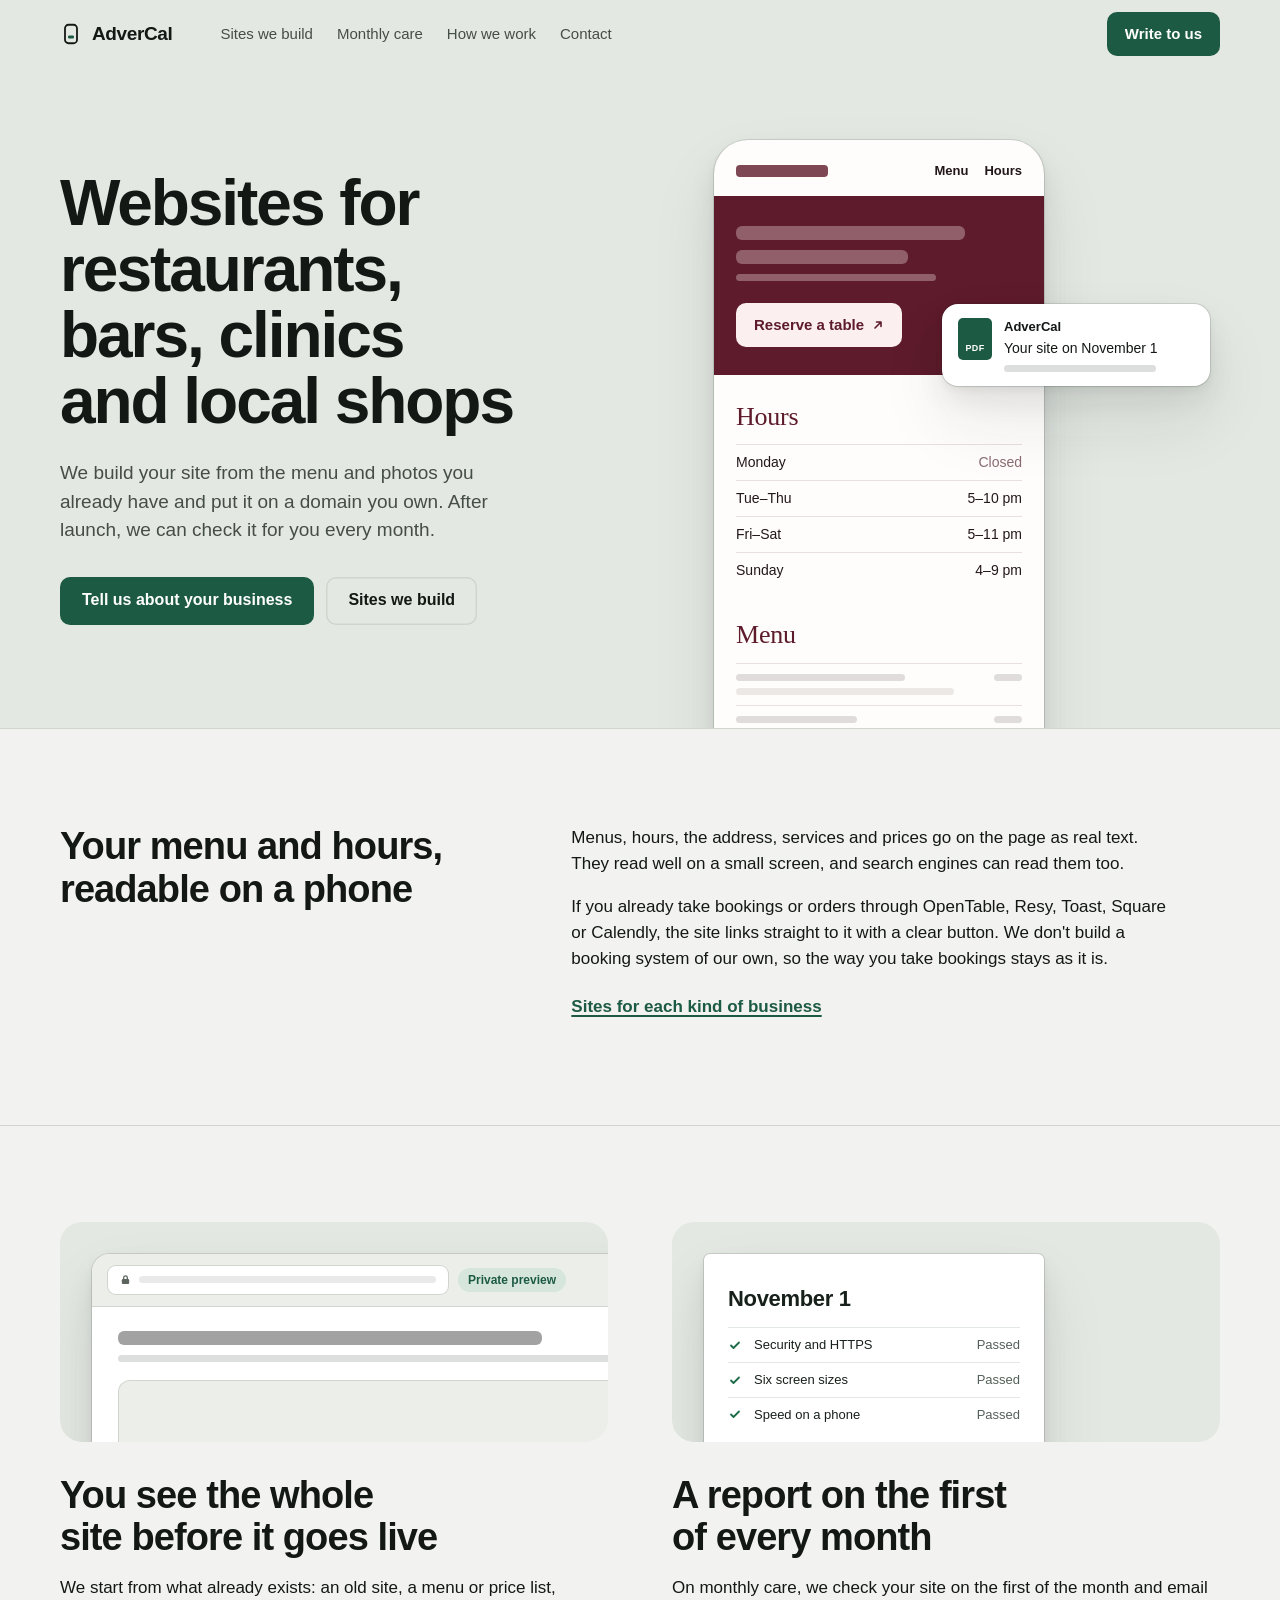
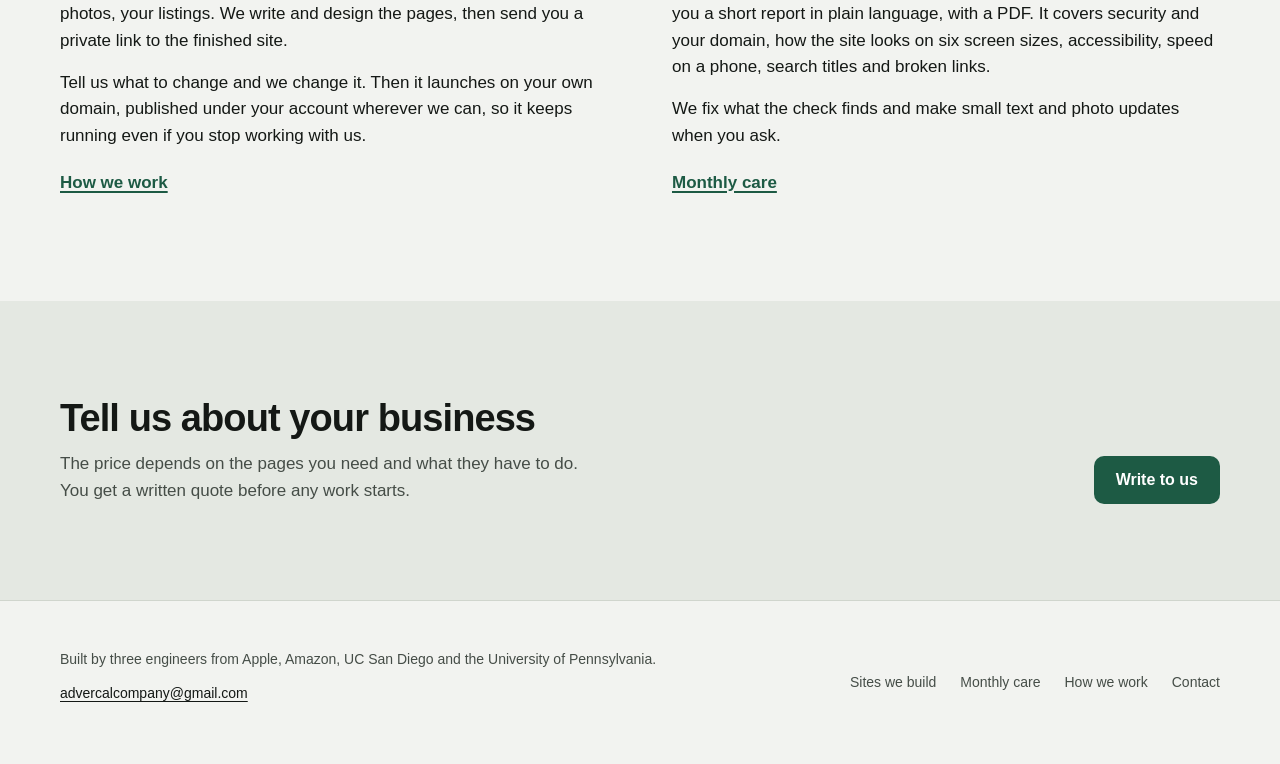
==== index.html @ b761ee2e "Drop our names from the site; the footer names where we come from" ====
<!doctype html>
<html lang="en">
<head>
<meta charset="utf-8">
<meta name="viewport" content="width=device-width, initial-scale=1">
<meta http-equiv="Content-Security-Policy" content="default-src 'self'; script-src 'none'; style-src 'self' https://api.fontshare.com; font-src https://cdn.fontshare.com; img-src 'self' data:; connect-src 'none'; frame-src 'none'; object-src 'none'; base-uri 'none'; form-action 'none'">
<meta name="referrer" content="strict-origin-when-cross-origin">
<title>AdverCal, websites for local businesses</title>
<meta name="description" content="AdverCal is a web studio run by three people. We build websites for restaurants, bars, clinics and local shops, put them on the owner's own domain, and can check them every month.">
<link rel="canonical" href="https://advercal.com/">
<meta property="og:type" content="website">
<meta property="og:url" content="https://advercal.com/">
<meta property="og:title" content="AdverCal, websites for local businesses">
<meta property="og:description" content="A web studio run by three people. Sites for restaurants, bars, clinics and local shops, on the owner's own domain, with optional monthly care.">
<meta property="og:image" content="https://advercal.com/assets/og.png">
<meta property="og:image:width" content="1200">
<meta property="og:image:height" content="630">
<meta property="og:image:alt" content="AdverCal, websites for restaurants, bars, clinics and local shops">
<meta name="twitter:card" content="summary_large_image">
<meta name="theme-color" content="#e4e8e2" media="(prefers-color-scheme: light)">
<meta name="theme-color" content="#181d1a" media="(prefers-color-scheme: dark)">
<link rel="icon" href="assets/favicon.svg" type="image/svg+xml">
<link rel="preconnect" href="https://cdn.fontshare.com" crossorigin>
<link rel="stylesheet" href="https://api.fontshare.com/v2/css?f[]=switzer@400,500,600,700&amp;f[]=zodiak@400&amp;display=swap">
<link rel="stylesheet" href="assets/site.css">
</head>
<body>
<a class="skip" href="#main">Skip to content</a>

<header class="top">
  <div class="wrap">
    <a class="mark" href="index.html" aria-label="AdverCal home"><svg viewBox="0 0 22 22" aria-hidden="true"><rect x="5" y="1.75" width="12" height="18.5" rx="3.5" fill="none" stroke="currentColor" stroke-width="1.8"/><rect class="dot" x="8" y="12.5" width="6" height="3" rx="1.2"/></svg>AdverCal</a>
    <a class="btn small" href="contact.html">Write to us</a>
    <nav class="nav" aria-label="Main">
      <a href="services.html">Sites we build</a>
      <a href="care.html">Monthly care</a>
      <a href="how.html">How we work</a>
      <a href="contact.html">Contact</a>
    </nav>
  </div>
</header>

<main id="main">
  <section class="hero">
    <div class="wrap">
      <div class="hero-copy">
        <h1>Websites for restau&shy;rants, bars, clinics and local shops</h1>
        <p class="lede">We build your site from the menu and photos you already have and put it on a domain you own. After launch, we can check it for you every month.</p>
        <div class="actions">
          <a class="btn" href="contact.html">Tell us about your business</a>
          <a class="btn quiet" href="services.html">Sites we build</a>
        </div>
      </div>

      <div class="stage st-home shown" role="img" aria-label="A restaurant's site on a phone, showing its hours and a Reserve a table button, beside the monthly report email.">
        <div class="phone r-site" aria-hidden="true">
          <div class="r-top"><span class="ph"></span><span class="r-nav"><span>Menu</span><span>Hours</span></span></div>
          <div class="r-hero">
            <span class="ph h14 w80"></span>
            <span class="ph h14 w60"></span>
            <span class="ph w70"></span>
            <span class="r-btn">Reserve a table <svg viewBox="0 0 12 12"><path d="M3 9l6-6M4.5 3H9v4.5" fill="none" stroke="currentColor" stroke-width="1.6" stroke-linecap="round" stroke-linejoin="round"/></svg></span>
          </div>
          <div class="r-sec">
            <div class="r-h">Hours</div>
            <dl class="r-hours">
              <div><dt>Monday</dt><dd class="closed">Closed</dd></div>
              <div><dt>Tue–Thu</dt><dd>5–10 pm</dd></div>
              <div><dt>Fri–Sat</dt><dd>5–11 pm</dd></div>
              <div><dt>Sunday</dt><dd>4–9 pm</dd></div>
            </dl>
          </div>
          <div class="r-sec">
            <div class="r-h">Menu</div>
            <div class="r-item"><span class="ph w70"></span><span class="ph price"></span><span class="ph sub w90"></span></div>
            <div class="r-item"><span class="ph w50"></span><span class="ph price"></span><span class="ph sub w80"></span></div>
            <div class="r-item"><span class="ph w60"></span><span class="ph price"></span><span class="ph sub w90"></span></div>
            <div class="r-item"><span class="ph w40"></span><span class="ph price"></span><span class="ph sub w70"></span></div>
            <div class="r-item"><span class="ph w70"></span><span class="ph price"></span><span class="ph sub w80"></span></div>
            <div class="r-item"><span class="ph w50"></span><span class="ph price"></span><span class="ph sub w90"></span></div>
          </div>
        </div>
        <div class="note" aria-hidden="true">
          <span class="doc">PDF</span>
          <b>AdverCal</b>
          <span class="sub">Your site on November 1</span>
          <span class="ph w80"></span>
        </div>
      </div>
    </div>
  </section>

  <section>
    <div class="wrap split">
      <h2>Your menu and hours, readable on a phone</h2>
      <div class="prose">
        <p>Menus, hours, the address, services and prices go on the page as real text. They read well on a small screen, and search engines can read them too.</p>
        <p>If you already take bookings or orders through OpenTable, Resy, Toast, Square or Calendly, the site links straight to it with a clear button. We don't build a booking system of our own, so the way you take bookings stays as it is.</p>
        <a class="link more" href="services.html">Sites for each kind of business</a>
      </div>
    </div>
  </section>

  <section>
    <div class="wrap pair">
      <div class="pair-item">
        <div class="tile short shown" role="img" aria-label="The private preview link to a finished site.">
          <div class="pane" aria-hidden="true">
            <div class="win-bar"><span class="win-url"><svg viewBox="0 0 12 12"><rect x="2" y="5.5" width="8" height="5.5" rx="1.2" fill="currentColor"/><path d="M4 5.5V4a2 2 0 0 1 4 0v1.5" fill="none" stroke="currentColor" stroke-width="1.4"/></svg><span class="ph"></span></span><span class="win-tag">Private preview</span></div>
            <div class="pv-page"><span class="ph h14 w50"></span><span class="ph w70"></span><div class="pv-hero"></div></div>
          </div>
        </div>
        <h2>You see the whole site before it goes live</h2>
        <div class="prose">
          <p>We start from what already exists: an old site, a menu or price list, photos, your listings. We write and design the pages, then send you a private link to the finished site.</p>
          <p>Tell us what to change and we change it. Then it launches on your own domain, published under your account wherever we can, so it keeps running even if you stop working with us.</p>
          <a class="link more" href="how.html">How we work</a>
        </div>
      </div>
      <div class="pair-item">
        <div class="tile short shown" role="img" aria-label="The first lines of the monthly report: security and speed passed.">
          <div class="pdf" aria-hidden="true">
            <div class="pd">November 1</div>
            <ul>
              <li><svg viewBox="0 0 14 14"><path d="M3 7.5l2.5 2.5L11 4.5" fill="none" stroke="currentColor" stroke-width="1.8" stroke-linecap="round" stroke-linejoin="round"/></svg>Security and HTTPS<span class="r">Passed</span></li>
              <li><svg viewBox="0 0 14 14"><path d="M3 7.5l2.5 2.5L11 4.5" fill="none" stroke="currentColor" stroke-width="1.8" stroke-linecap="round" stroke-linejoin="round"/></svg>Six screen sizes<span class="r">Passed</span></li>
              <li><svg viewBox="0 0 14 14"><path d="M3 7.5l2.5 2.5L11 4.5" fill="none" stroke="currentColor" stroke-width="1.8" stroke-linecap="round" stroke-linejoin="round"/></svg>Speed on a phone<span class="r">Passed</span></li>
            </ul>
            <span class="ph w90"></span>
            <span class="ph w70"></span>
            <span class="ph w80"></span>
          </div>
        </div>
        <h2>A report on the first of every month</h2>
        <div class="prose">
          <p>On monthly care, we check your site on the first of the month and email you a short report in plain language, with a PDF. It covers security and your domain, how the site looks on six screen sizes, accessibility, speed on a phone, search titles and broken links.</p>
          <p>We fix what the check finds and make small text and photo updates when you ask.</p>
          <a class="link more" href="care.html">Monthly care</a>
        </div>
      </div>
    </div>
  </section>

  <section class="close">
    <div class="wrap">
      <div>
        <h2>Tell us about your business</h2>
        <p>The price depends on the pages you need and what they have to do. You get a written quote before any work starts.</p>
      </div>
      <a class="btn" href="contact.html">Write to us</a>
    </div>
  </section>
</main>

<footer class="foot">
  <div class="wrap">
    <div><p>Built by three engineers from Apple, Amazon, UC San Diego and the University of Pennsylvania.</p><a class="foot-mail" href="mailto:advercalcompany@gmail.com">advercalcompany@gmail.com</a></div>
    <nav aria-label="Footer">
      <a href="services.html">Sites we build</a>
      <a href="care.html">Monthly care</a>
      <a href="how.html">How we work</a>
      <a href="contact.html">Contact</a>
    </nav>
  </div>
</footer>
</body>
</html>
---- assets/site.css ----
/* AdverCal, direction B: the site leads with what an owner receives, drawn as shown UI. */

:root {
  color-scheme: light;
  --bg: #f2f3f0;
  --band: #e4e8e2;
  --surface: #ffffff;
  --sunk: #eceee9;
  --ink: #141815;
  --ink-2: #454d47;
  --ink-3: #5c645e;
  --line: #d0d5cd;
  --accent: #1d5a44;
  --accent-hover: #164a37;
  --on-accent: #ffffff;
  --accent-soft: #d6e6dd;
  --ok: #1d6b47;
  --frame-line: rgb(20 32 26 / 0.12);
  --shadow:
    0 1px 2px rgb(22 34 28 / 0.06),
    0 4px 8px rgb(22 34 28 / 0.05),
    0 14px 28px rgb(22 34 28 / 0.07),
    0 34px 68px rgb(22 34 28 / 0.09);

  --font: "Switzer", "Helvetica Neue", Arial, sans-serif;
  --serif: "Zodiak", Georgia, "Times New Roman", serif;

  --t-cap: 0.875rem;
  --t-body: 1.0625rem;
  --t-sub: 1.375rem;
  --t-h2: clamp(1.75rem, 1.2rem + 1.6vw, 2.375rem);
  --t-h1: clamp(2.375rem, 1.4rem + 3.6vw, 4rem);

  --s1: 4px; --s2: 8px; --s3: 12px; --s4: 16px; --s5: 24px;
  --s6: 32px; --s7: 48px; --s8: 64px; --s9: 96px;

  --r-ctl: 10px;
  --r-pane: 18px;
  --gutter: 16px;
}

@media (prefers-color-scheme: dark) {
  :root {
    color-scheme: dark;
    --bg: #101311;
    --band: #181d1a;
    --surface: #1d2320;
    --sunk: #151916;
    --ink: #e8ece9;
    --ink-2: #b2bbb5;
    --ink-3: #959e98;
    --line: #2d3530;
    --accent: #84c9a9;
    --accent-hover: #a0d8be;
    --on-accent: #0b1912;
    --accent-soft: #203a2e;
    --ok: #84c9a9;
    --frame-line: rgb(255 255 255 / 0.09);
    --shadow:
      0 1px 2px rgb(0 0 0 / 0.35),
      0 10px 24px rgb(0 0 0 / 0.32),
      0 34px 68px rgb(0 0 0 / 0.38);
  }
}

@media (min-width: 768px) { :root { --gutter: 32px; } }
@media (min-width: 1100px) { :root { --gutter: 40px; } }

*, *::before, *::after { box-sizing: border-box; }
html { -webkit-text-size-adjust: 100%; text-size-adjust: 100%; }
body {
  margin: 0;
  background: var(--bg);
  color: var(--ink);
  font-family: var(--font);
  font-size: var(--t-body);
  line-height: 1.55;
  font-feature-settings: "ss01";
  overflow-x: clip;
}
img, svg { display: block; max-width: 100%; }
h1, h2, h3, p, ul, ol, dl, dd, figure { margin: 0; }
ul, ol { padding: 0; list-style: none; }
a { color: inherit; }
:focus-visible { outline: 3px solid var(--accent); outline-offset: 3px; border-radius: 6px; }

.skip {
  position: absolute; left: var(--gutter); top: 0; transform: translateY(-120%); z-index: 50;
  background: var(--accent); color: var(--on-accent); padding: 12px 16px; border-radius: var(--r-ctl);
  text-decoration: none; font-weight: 600;
}
.skip:focus { top: 12px; transform: none; }

.wrap { width: 100%; max-width: 1240px; margin-inline: auto; padding-inline: var(--gutter); }

/* Header */
.top { background: var(--band); }
.top .wrap { display: flex; flex-wrap: wrap; align-items: center; column-gap: var(--s6); row-gap: 0; padding-block: var(--s3); }
.mark {
  font-weight: 650; font-size: 1.1875rem; letter-spacing: -0.02em; text-decoration: none;
  min-height: 44px; display: inline-flex; align-items: center; gap: 10px;
}
.mark svg { width: 22px; height: 22px; }
.nav { display: flex; flex-wrap: wrap; column-gap: var(--s5); order: 3; width: 100%; }
.nav a {
  text-decoration: none; color: var(--ink-2); font-size: 0.9375rem; font-weight: 500;
  min-height: 44px; display: inline-flex; align-items: center;
}
.nav a:hover { color: var(--ink); }
.nav a[aria-current="page"] { color: var(--ink); text-decoration: underline; text-decoration-thickness: 2px; text-underline-offset: 8px; text-decoration-color: var(--accent); }
.top .btn { margin-left: auto; order: 2; }
@media (min-width: 900px) {
  .top .btn[aria-current] { display: none; }
  .nav { order: 1; width: auto; margin-left: var(--s4); }
}

/* Buttons and links */
.btn {
  display: inline-flex; align-items: center; justify-content: center; gap: 8px;
  min-height: 48px; padding: 0 22px; border-radius: var(--r-ctl);
  background: var(--accent); color: var(--on-accent); font-weight: 600; font-size: 1rem;
  text-decoration: none; border: 0; cursor: pointer; font-family: inherit;
  transition: background-color 120ms ease-out;
}
.btn:hover { background: var(--accent-hover); }
.btn.small { min-height: 44px; padding: 0 18px; font-size: 0.9375rem; }
.btn.quiet { background: transparent; color: var(--ink); box-shadow: inset 0 0 0 1.5px var(--line); }
.btn.quiet:hover { background: var(--sunk); }
.link { color: var(--accent); text-decoration: underline; text-underline-offset: 3px; text-decoration-thickness: 1.5px; font-weight: 550; }
.link:hover { color: var(--accent-hover); }
.more { display: inline-flex; align-items: center; min-height: 44px; margin-top: var(--s3); }

/* Hero band: copy and one shown object that runs off the band's bottom edge */
.hero { background: var(--band); overflow: hidden; }
.hero .wrap { display: grid; grid-template-columns: minmax(0, 1fr); }
.hero-copy { padding-block: var(--s7) var(--s6); max-width: 34rem; }
.hero h1 {
  overflow-wrap: break-word;
  font-size: var(--t-h1); line-height: 1.03; letter-spacing: -0.032em; font-weight: 650;
  text-wrap: balance;
}
.hero .lede { margin-top: var(--s5); font-size: 1.1875rem; line-height: 1.5; color: var(--ink-2); text-wrap: pretty; }
.actions { display: flex; flex-wrap: wrap; gap: var(--s3); margin-top: var(--s6); }
.stage { position: relative; height: 440px; }
@media (min-width: 960px) {
  .hero .wrap { grid-template-columns: minmax(0, 5fr) minmax(0, 7fr); column-gap: var(--s7); align-items: center; }
  .hero-copy { padding-block: var(--s9); }
  .stage { height: 660px; align-self: stretch; }
}

/* Body sections */
main > section { padding-block: var(--s8); }
main > section + section { border-top: 1px solid var(--line); }
main > section.hero { padding-block: 0; }
@media (min-width: 960px) { main > section { padding-block: var(--s9); } main > section.hero { padding-block: 0; } }
.split { display: grid; gap: var(--s5) var(--s7); grid-template-columns: minmax(0, 1fr); }
@media (min-width: 900px) { .split { grid-template-columns: minmax(0, 5fr) minmax(0, 7fr); } }
h2 { font-size: var(--t-h2); line-height: 1.12; letter-spacing: -0.024em; font-weight: 650; text-wrap: balance; }
h3 { font-size: var(--t-sub); line-height: 1.25; letter-spacing: -0.012em; font-weight: 600; }
.prose { max-width: 38rem; }
.prose p + p { margin-top: var(--s4); }
.prose p { text-wrap: pretty; }
.muted { color: var(--ink-2); }

/* Facts with a short name and a line */
.facts { display: grid; }
.facts > div { display: grid; grid-template-columns: minmax(0, 1fr); gap: var(--s1) var(--s5); padding-block: var(--s4); border-top: 1px solid var(--line); }
.facts > div:last-child { border-bottom: 1px solid var(--line); }
.facts dt { font-weight: 600; }
.facts dd { color: var(--ink-2); }
@media (min-width: 640px) { .facts > div { grid-template-columns: 13rem minmax(0, 1fr); } }

/* Numbered steps */
.steps { counter-reset: step; display: grid; }
.steps li { counter-increment: step; display: grid; grid-template-columns: 3rem minmax(0, 1fr); column-gap: var(--s4); padding-block: var(--s5); border-top: 1px solid var(--line); }
.steps li:last-child { border-bottom: 1px solid var(--line); }
.steps li::before {
  content: counter(step); grid-row: span 2; font-weight: 650; font-size: 1.375rem; line-height: 1.25;
  color: var(--accent); font-variant-numeric: tabular-nums;
}
.steps h3 { font-size: 1.1875rem; }
.steps p { color: var(--ink-2); margin-top: var(--s1); max-width: 36rem; }

/* Closing band */
.close { background: var(--band); }
main > section.close { border-top: 0; }
.close .wrap { display: grid; gap: var(--s5); align-items: end; }
.close p { color: var(--ink-2); max-width: 34rem; margin-top: var(--s3); }
.close .email { font-size: clamp(1.25rem, 1rem + 1.2vw, 1.75rem); font-weight: 600; letter-spacing: -0.015em; text-decoration: none; overflow-wrap: anywhere; min-height: 44px; display: inline-flex; align-items: center; }
.close .email:hover { color: var(--accent); }
@media (min-width: 900px) { .close .wrap { grid-template-columns: minmax(0, 1fr) auto; } }

/* Footer */
.foot { padding-block: var(--s7); color: var(--ink-2); font-size: var(--t-cap); border-top: 1px solid var(--line); }
.foot .wrap { display: grid; gap: var(--s4); }
.foot nav { display: flex; flex-wrap: wrap; column-gap: var(--s5); }
.foot a { text-decoration: none; min-height: 44px; display: inline-flex; align-items: center; }
.foot a:hover { color: var(--ink); text-decoration: underline; }
.foot .foot-mail { display: inline-block; max-width: 100%; min-height: 0; padding-block: 12px; overflow-wrap: anywhere; color: var(--ink); text-decoration: underline; text-underline-offset: 3px; }
@media (min-width: 900px) { .foot .wrap { grid-template-columns: minmax(0, 1fr) auto; align-items: center; } }

/* ---------- Shown UI ---------- */

.shown { font-family: var(--font); line-height: 1.35; font-feature-settings: normal; }
.shown * { pointer-events: none; }
.ph { display: block; height: 7px; border-radius: 4px; background: currentColor; opacity: 0.14; }
.ph.h10 { height: 10px; border-radius: 5px; }
.ph.h14 { height: 14px; border-radius: 6px; }
.w10 { width: 10%; } .w15 { width: 15%; } .w20 { width: 20%; } .w30 { width: 30%; } .w40 { width: 40%; }
.w50 { width: 50%; } .w60 { width: 60%; } .w70 { width: 70%; } .w80 { width: 80%; } .w90 { width: 90%; }

/* A plain rounded screen: no bezel, no status bar */
.phone {
  position: absolute; width: 330px; border-radius: 34px; overflow: hidden;
  box-shadow: 0 0 0 1px var(--frame-line), var(--shadow);
}
.pane {
  position: absolute; background: var(--surface); border-radius: var(--r-pane); overflow: hidden;
  box-shadow: 0 0 0 1px var(--frame-line), var(--shadow);
}

/* Restaurant site on a phone */
.r-site { background: #fffdfb; color: #221719; }
.r-top { display: flex; align-items: center; justify-content: space-between; padding: 22px 22px 16px; }
.r-top .ph { width: 92px; height: 12px; opacity: 0.8; background: #5d1b2b; }
.r-nav { display: flex; gap: 16px; font-size: 13px; font-weight: 600; }
.r-hero { background: #5d1b2b; color: #fbeff0; padding: 30px 22px 28px; display: grid; gap: 10px; }
.r-hero .ph { opacity: 0.32; }
.r-btn {
  justify-self: start; margin-top: 12px; background: #fbeff0; color: #5d1b2b; font-weight: 650; font-size: 15px;
  padding: 12px 18px; border-radius: 10px; display: inline-flex; gap: 8px; align-items: center;
}
.r-btn svg { width: 12px; height: 12px; }
.r-sec { padding: 24px 22px 6px; }
.r-h { font-family: var(--serif); font-size: 26px; font-weight: 400; letter-spacing: -0.01em; color: #5d1b2b; margin-bottom: 10px; }
.r-hours { display: grid; font-size: 14px; }
.r-hours div { display: flex; justify-content: space-between; padding: 8px 0; border-top: 1px solid #eadfe0; }
.r-hours dd { font-variant-numeric: tabular-nums; }
.r-hours .closed { color: #8a6c71; }
.r-cat { font-size: 11px; font-weight: 650; letter-spacing: 0.08em; text-transform: uppercase; color: #8a6c71; margin: 6px 0 4px; }
.r-item { display: grid; grid-template-columns: 1fr auto; gap: 7px 16px; padding: 10px 0; border-top: 1px solid #eadfe0; }
.r-item .price { width: 28px; }
.r-item .ph.sub { opacity: 0.09; grid-column: 1; }

/* Report notification, a satellite */
.note {
  position: absolute; width: 268px; background: var(--surface); color: var(--ink); border-radius: 16px; padding: 14px 16px;
  box-shadow: 0 0 0 1px var(--frame-line), var(--shadow); display: grid; grid-template-columns: auto 1fr; gap: 3px 12px;
}
.note .doc { grid-row: span 3; }
.note b { font-size: 13px; font-weight: 650; }
.note span.sub { font-size: 14px; }
.note .ph { margin-top: 5px; }
.doc {
  width: 34px; height: 42px; border-radius: 5px; background: var(--accent); color: var(--on-accent);
  font-size: 9px; font-weight: 700; letter-spacing: 0.04em; display: flex; align-items: flex-end; justify-content: center; padding-bottom: 6px;
}

/* Home stage placement */
.st-home .phone { left: 0; top: 40px; zoom: 0.84; }
.st-home .note { right: 0; top: 168px; zoom: 0.9; width: 210px; }
@media (min-width: 560px) { .st-home .phone { left: calc(50% - 200px); } .st-home .note { right: calc(50% - 280px); width: 268px; } }
@media (min-width: 960px) {
  .st-home .phone { left: 22%; top: 72px; zoom: 1; }
  .st-home .note { left: calc(22% + 228px); right: auto; top: 236px; zoom: 1; width: 268px; }
}

/* Browser window (shown) */
.win-bar { display: flex; align-items: center; gap: 10px; padding: 12px 16px; background: var(--sunk); border-bottom: 1px solid var(--frame-line); }
.win-url { flex: 1; max-width: 340px; height: 28px; border-radius: 8px; background: var(--surface); display: flex; align-items: center; gap: 8px; padding: 0 12px; color: var(--ink-3); font-size: 12px; box-shadow: 0 0 0 1px var(--frame-line); }
.win-url .ph { flex: 1; }
.win-url svg { width: 11px; height: 11px; flex: none; }
.win-tag { font-size: 12px; font-weight: 600; color: var(--accent); background: var(--accent-soft); padding: 4px 10px; border-radius: 99px; white-space: nowrap; }

/* Clinic site in a window */
.c-site { background: #fcfbfd; color: #231d29; }
.c-top { display: flex; align-items: center; gap: 28px; padding: 18px 28px; border-bottom: 1px solid #ebe6ef; font-size: 13px; font-weight: 550; }
.c-top .logo { width: 110px; height: 12px; opacity: 0.75; background: #4a2c5c; }
.c-top .links { display: flex; gap: 22px; color: #4d4555; }
.c-btn { background: #4a2c5c; color: #fff; font-weight: 650; font-size: 13px; padding: 9px 14px; border-radius: 8px; display: inline-flex; }
.c-btn.big { font-size: 15px; padding: 12px 18px; }
.c-main { display: grid; grid-template-columns: 1.35fr 1fr; gap: 28px; padding: 34px 28px; }
.c-lead { display: grid; gap: 10px; align-content: start; }
.c-lead .ph.h14 { opacity: 0.55; background: #231d29; }
.c-lead .c-btn { justify-self: start; margin-top: 14px; }
.c-card { background: #f3eff6; border-radius: 12px; padding: 16px 18px; font-size: 13px; }
.c-card b { display: block; font-size: 14px; margin-bottom: 6px; }
.c-card div { display: flex; justify-content: space-between; padding: 6px 0; border-top: 1px solid #e3dbe9; font-variant-numeric: tabular-nums; }
.c-svc { padding: 4px 28px 30px; }
.c-svc b { font-size: 14px; display: block; margin-bottom: 4px; }
.c-row { display: grid; grid-template-columns: 1fr 60px; gap: 6px 20px; padding: 11px 0; border-top: 1px solid #ebe6ef; }
.c-row .ph.sub { opacity: 0.08; }


.st-sites { height: 370px; }
.st-sites .pane { width: 560px; left: 0; top: 36px; zoom: 0.64; }
.st-sites .pane .c-main { grid-template-columns: 1.15fr 1fr; gap: 20px; }
@media (min-width: 600px) {
  .st-sites { height: 480px; }
  .st-sites .pane { width: 840px; left: 24px; zoom: 0.9; }
  .st-sites .pane .c-main { grid-template-columns: minmax(0, 1fr) 250px 180px; gap: 28px; }
  .st-sites .c-photo { display: block; }
}
@media (min-width: 960px) {
  .st-sites { height: 660px; }
  .st-sites .pane { width: 840px; left: 40px; top: 80px; zoom: 1; }
  .st-sites .pane .c-main { grid-template-columns: minmax(0, 1fr) 250px 180px; gap: 28px; }
  .st-sites .c-photo { display: block; }
}

/* Mail pane (care hero and contact) */
.mail { font-size: 15px; }
.mail-head { padding: 18px 22px 14px; border-bottom: 1px solid var(--line); display: grid; gap: 6px; font-size: 14px; }
.mail-head div { display: grid; grid-template-columns: 4.25rem minmax(0, 1fr); gap: 8px; align-items: center; }
.mail-head .k { color: var(--ink-3); }
.mail-head .subj { font-size: 19px; font-weight: 650; letter-spacing: -0.01em; margin-bottom: 4px; display: block; }
.mail-body { padding: 18px 22px 22px; display: grid; gap: 12px; }
.attach { display: flex; align-items: center; gap: 12px; padding: 10px 14px 10px 10px; border-radius: 12px; box-shadow: inset 0 0 0 1px var(--line); justify-self: start; font-size: 14px; font-weight: 550; }
.attach .doc { width: 28px; height: 34px; font-size: 8px; padding-bottom: 4px; }

/* PDF page, a satellite */
.pdf { position: absolute; width: 300px; background: #ffffff; color: #17201b; border-radius: 6px; padding: 26px 24px; box-shadow: 0 0 0 1px rgb(20 30 25 / 0.12), var(--shadow); }
.pdf .pd { font-size: 22px; font-weight: 650; letter-spacing: -0.015em; margin: 4px 0 14px; }
.pdf ul { display: grid; font-size: 13px; }
.pdf li { display: grid; grid-template-columns: 18px 1fr auto; gap: 8px; align-items: center; padding: 8px 0; border-top: 1px solid #e3e8e4; }
.pdf li svg { width: 14px; height: 14px; color: #1d6b47; }
.pdf li .r { color: #55605a; font-variant-numeric: tabular-nums; }
.pdf li.fixed svg { color: #8a5a00; }
.pdf .ph { margin-top: 14px; }

.st-care .pane { width: 560px; left: 0; top: 36px; zoom: 0.68; }
.st-care { height: 520px; }
.st-care .pdf { right: 0; top: 330px; zoom: 0.74; }
@media (max-width: 959px) { .st-care .pdf .ph { display: none; } }
@media (min-width: 560px) { .st-care .pane { zoom: 0.8; } .st-care .pdf { right: calc(50% - 280px); } }
@media (min-width: 960px) { .st-care { height: 660px; } }
@media (min-width: 960px) {
  .st-care .pane { left: 20px; top: 96px; zoom: 1; }
  .st-care .pdf { left: 340px; right: auto; top: 322px; zoom: 1; }
}

/* Preview window and the owner's message */
.pv-page { padding: 24px 26px; display: grid; gap: 10px; color: var(--ink); }
.pv-page .ph.h14 { opacity: 0.4; }
.pv-hero { height: 150px; border-radius: 12px; background: var(--sunk); margin: 8px 0 6px; box-shadow: inset 0 0 0 1px var(--frame-line); }
.pv-cols { display: grid; grid-template-columns: 1fr 1fr; gap: 20px; margin-top: 10px; }
.pv-cols > div { display: grid; gap: 9px; align-content: start; }
.pv-hours { font-size: 13px; display: grid; }
.pv-hours div { display: flex; justify-content: space-between; padding: 7px 0; border-top: 1px solid var(--line); font-variant-numeric: tabular-nums; }
.pv-hours b { font-weight: 600; font-size: 14px; padding-bottom: 4px; }
.pv-hours .changed { background: var(--accent-soft); margin: 0 -8px; padding: 7px 8px; border-radius: 6px; border-top-color: transparent; }

.thread { position: absolute; width: 280px; display: grid; gap: 8px; }
.msg { background: var(--surface); color: var(--ink); border-radius: 16px; padding: 12px 15px; font-size: 14px; box-shadow: 0 0 0 1px var(--frame-line), var(--shadow); }
.msg .who { display: block; font-size: 12px; font-weight: 650; color: var(--ink-3); margin-bottom: 3px; }
.msg.ours { background: var(--accent); color: var(--on-accent); justify-self: end; max-width: 250px; }
.msg.ours .who { color: inherit; opacity: 0.8; }

.st-how .pane { width: 760px; left: 0; top: 36px; zoom: 0.62; }
.st-how { height: 400px; }
.st-how .thread { right: 0; top: 6px; zoom: 0.8; }
@media (min-width: 560px) { .st-how .pane { zoom: 0.78; width: 1000px; } .st-how .thread { right: calc(50% - 290px); } }
@media (min-width: 960px) {
  .st-how .pane { left: 30px; top: 80px; zoom: 1; width: 760px; }
  .st-how .thread { left: 390px; right: auto; top: 24px; zoom: 1; }
}

/* Kinds of site: a tile per kind, each a different crop */
.kinds { display: grid; gap: var(--s8); }
.kind { display: grid; gap: var(--s5) var(--s7); grid-template-columns: minmax(0, 1fr); align-items: center; }
.kind .prose p { margin-top: var(--s3); color: var(--ink-2); }
@media (min-width: 900px) {
  .kind { grid-template-columns: minmax(0, 5fr) minmax(0, 6fr); }
  .kind:nth-child(even) .tile { order: -1; }
}
.tile { position: relative; height: 400px; border-radius: 22px; overflow: hidden; background: var(--band); }
@media (min-width: 900px) { .tile { height: 400px; } }
.tile .phone { width: 300px; left: 50%; margin-left: -150px; top: 44px; min-height: 520px; }
.tile .pane { left: 44px; top: 48px; width: 640px; }
@media (max-width: 520px) { .tile .phone { zoom: 0.9; } .tile .pane { left: 24px; zoom: 0.8; } }

/* Restaurant menu with an order button */
.r-order { position: absolute; left: 0; right: 0; bottom: 0; }
.r-bar { display: flex; align-items: center; justify-content: space-between; padding: 14px 22px 18px; border-bottom: 1px solid #eadfe0; }
.r-bar .r-h { margin: 0; }
.r-chip { font-size: 13px; font-weight: 650; background: #5d1b2b; color: #fbeff0; padding: 9px 13px; border-radius: 9px; }

/* Bar or club, dark site */
.b-site { background: #121016; color: #efe9f3; }
.b-top { display: flex; justify-content: space-between; align-items: center; padding: 22px 22px 18px; }
.b-top .ph { width: 70px; height: 14px; opacity: 0.85; background: #f2c14e; }
.b-h { font-size: 13px; font-weight: 700; letter-spacing: 0.1em; text-transform: uppercase; color: #f2c14e; padding: 0 22px 8px; }
.b-row { display: grid; grid-template-columns: 44px 1fr; gap: 6px 12px; padding: 13px 22px; border-top: 1px solid #2a2530; align-items: center; }
.b-row .d { grid-row: span 2; font-size: 13px; font-weight: 650; }
.b-row .ph.sub { opacity: 0.1; }
.b-row .ph { opacity: 0.22; }
.b-btn { margin: 12px 22px 22px; background: #f2c14e; color: #121016; font-weight: 700; font-size: 15px; padding: 13px; border-radius: 10px; text-align: center; }
.b-hours { padding: 0 22px 2px; font-size: 13px; color: #b9b0c0; }

/* Shop or salon price list */
.s-site { background: #f6f7f9; color: #1b1f24; }
.s-top { padding: 22px 22px 6px; display: flex; justify-content: space-between; align-items: center; }
.s-top .ph { width: 84px; height: 12px; opacity: 0.7; background: #2f6f73; }
.s-h { font-size: 24px; font-weight: 650; letter-spacing: -0.02em; padding: 14px 22px 8px; }
.s-row { display: flex; justify-content: space-between; align-items: center; gap: 16px; padding: 12px 22px; border-top: 1px solid #e3e6ea; font-size: 14px; }
.s-row .ph { flex: 1; max-width: 150px; opacity: 0.16; }
.s-row .p { font-weight: 600; font-variant-numeric: tabular-nums; }
.s-btn { margin: 4px 22px 14px; background: #2f6f73; color: #fff; font-weight: 650; font-size: 15px; padding: 13px; border-radius: 10px; text-align: center; }

/* ---------- Contact composer ---------- */
.compose { display: grid; gap: var(--s7); grid-template-columns: minmax(0, 1fr); align-items: start; }
@media (min-width: 960px) { .compose { grid-template-columns: minmax(0, 6fr) minmax(0, 6fr); } .compose .letter { position: sticky; top: 24px; } }
fieldset { border: 0; padding: 0; margin: 0 0 var(--s6); min-width: 0; }
legend { font-weight: 600; font-size: 1.0625rem; padding: 0; margin-bottom: var(--s3); }
.choices { display: flex; flex-wrap: wrap; gap: var(--s2); }
.choice { position: relative; }
.choice input { position: absolute; opacity: 0; inset: 0; margin: 0; cursor: pointer; z-index: 1; }
.choice span {
  display: inline-flex; align-items: center; min-height: 44px; padding: 0 16px; border-radius: var(--r-ctl);
  background: var(--surface); box-shadow: inset 0 0 0 1.5px var(--line); font-size: 0.9375rem; font-weight: 500; cursor: pointer;
  transition: background-color 120ms ease-out, box-shadow 120ms ease-out;
}
.choice input:checked + span { background: var(--accent-soft); box-shadow: inset 0 0 0 2px var(--accent); font-weight: 600; }
.choice input:focus-visible + span { outline: 3px solid var(--accent); outline-offset: 2px; }
.fields { display: grid; gap: var(--s4); grid-template-columns: minmax(0, 1fr); }
@media (min-width: 640px) { .fields { grid-template-columns: minmax(0, 1fr) minmax(0, 1fr); } .fields .wide { grid-column: 1 / -1; } }
.field label { display: block; font-size: 0.9375rem; font-weight: 550; margin-bottom: 6px; }
.field input, .field select {
  width: 100%; min-height: 48px; padding: 0 14px; border-radius: var(--r-ctl); border: 0; font: inherit; font-size: 1rem;
  background: var(--surface); color: var(--ink); box-shadow: inset 0 0 0 1.5px var(--line);
}
.field input:focus-visible, .field select:focus-visible { outline: 3px solid var(--accent); outline-offset: 1px; }
.letter { position: relative; }
.letter .pane { position: relative; }
.letter .mail-body pre { margin: 0; font: inherit; white-space: pre-wrap; overflow-wrap: anywhere; color: var(--ink); min-height: 9rem; }
.letter .send { padding: 0 22px 22px; display: grid; gap: var(--s3); }
.letter .send .btn { width: 100%; }
.letter .alt { font-size: var(--t-cap); color: var(--ink-2); }
.letter .alt a { overflow-wrap: anywhere; }
.letter.bump .pane { animation: bump 260ms cubic-bezier(.2,.8,.2,1); }
@keyframes bump { 0% { transform: translateY(0); } 40% { transform: translateY(-3px); } 100% { transform: translateY(0); } }
@media (prefers-reduced-motion: reduce) { .letter.bump .pane { animation: none; } .btn, .choice span { transition: none; } }

/* Redirect page */
.moved { padding-block: var(--s9); }
.moved p { margin-top: var(--s4); color: var(--ink-2); }
.mark .dot { fill: var(--accent); }

/* Two subjects side by side */
.pair { display: grid; gap: var(--s8) var(--s8); grid-template-columns: minmax(0, 1fr); }
@media (min-width: 900px) { .pair { grid-template-columns: minmax(0, 1fr) minmax(0, 1fr); } }
.pair h2 { margin-bottom: var(--s4); }
@media (max-width: 899px) { .nav a[href="contact.html"] { display: none; } }
.tile-dark { background: #26222b; }

.pv-more { display: grid; grid-template-columns: repeat(3, minmax(0, 1fr)); gap: 16px; margin-top: 18px; }
.pv-more span { height: 110px; border-radius: 10px; background: var(--sunk); box-shadow: inset 0 0 0 1px var(--frame-line); }
.c-photo { display: none; border-radius: 12px; background: #ebe4f0; min-height: 150px; }
.b-row .d .ph { opacity: 0.3; }

/* Contact: the email being written is the page's hero object */
main > section.compose-band { background: var(--band); padding-block: var(--s7) var(--s8); }
.compose-intro { margin-bottom: var(--s7); max-width: 34rem; }
.compose-intro h1 { overflow-wrap: break-word; font-size: var(--t-h1); line-height: 1.03; letter-spacing: -0.032em; font-weight: 650; text-wrap: balance; }
.compose-intro .lede { margin-top: var(--s5); font-size: 1.1875rem; line-height: 1.5; color: var(--ink-2); }
.compose-band fieldset:last-child { margin-bottom: 0; }
@media (min-width: 960px) { main > section.compose-band { padding-block: var(--s8) var(--s9); } .compose .letter { top: 32px; margin-top: 8px; } }
@media (min-width: 960px) { .st-how { height: 660px; } }
@media (max-width: 639px) { .steps li { grid-template-columns: 2rem minmax(0, 1fr); } }

/* Contact without JavaScript: no choices, only the ready email */
#brief-form, .js-only { display: none; }
.js #brief-form { display: block; }
.js .js-only { display: inline; }

/* Multi-choice chips carry a box; single-choice chips do not */
.choice input[type="checkbox"] + span { position: relative; padding-left: 42px; }
.choice input[type="checkbox"] + span::before {
  content: ""; position: absolute; left: 16px; top: 50%; width: 16px; height: 16px; margin-top: -8px;
  border-radius: 4px; box-shadow: inset 0 0 0 1.5px var(--ink-3);
}
.choice input[type="checkbox"]:checked + span::before { background: var(--accent); box-shadow: none; }
.choice input[type="checkbox"]:checked + span::after {
  content: ""; position: absolute; left: 21.5px; top: 50%; width: 5px; height: 9px; margin-top: -6.5px;
  border: solid var(--on-accent); border-width: 0 2px 2px 0; transform: rotate(45deg);
}
.letter .alt a { display: inline-flex; align-items: center; min-height: 44px; }

/* Short tiles beside the paired subjects on the home page */
.tile.short { height: 220px; margin-bottom: var(--s6); }
.tile.short .pane { left: 32px; top: 32px; width: 620px; }
.tile.short .pdf { left: 32px; top: 32px; width: 340px; }
@media (max-width: 520px) { .tile.short .pane { zoom: 0.8; } .tile.short .pdf { left: 24px; zoom: 0.9; } }

/* Bar hours */
.b-h { text-transform: none; letter-spacing: -0.01em; font-size: 20px; font-weight: 650; padding-top: 4px; }
.b-row .t { font-size: 13px; font-variant-numeric: tabular-nums; justify-self: end; }
.b-row { grid-template-columns: 1fr auto; }
.b-row .d { grid-row: auto; }

/* Dark mode: light client pages are dimmed so they do not glare */
@media (prefers-color-scheme: dark) {
  .r-site, .c-site, .s-site, .pdf { filter: brightness(0.86); }
}
.tile.short .pane { width: 900px; }
.close .btn { justify-self: start; }
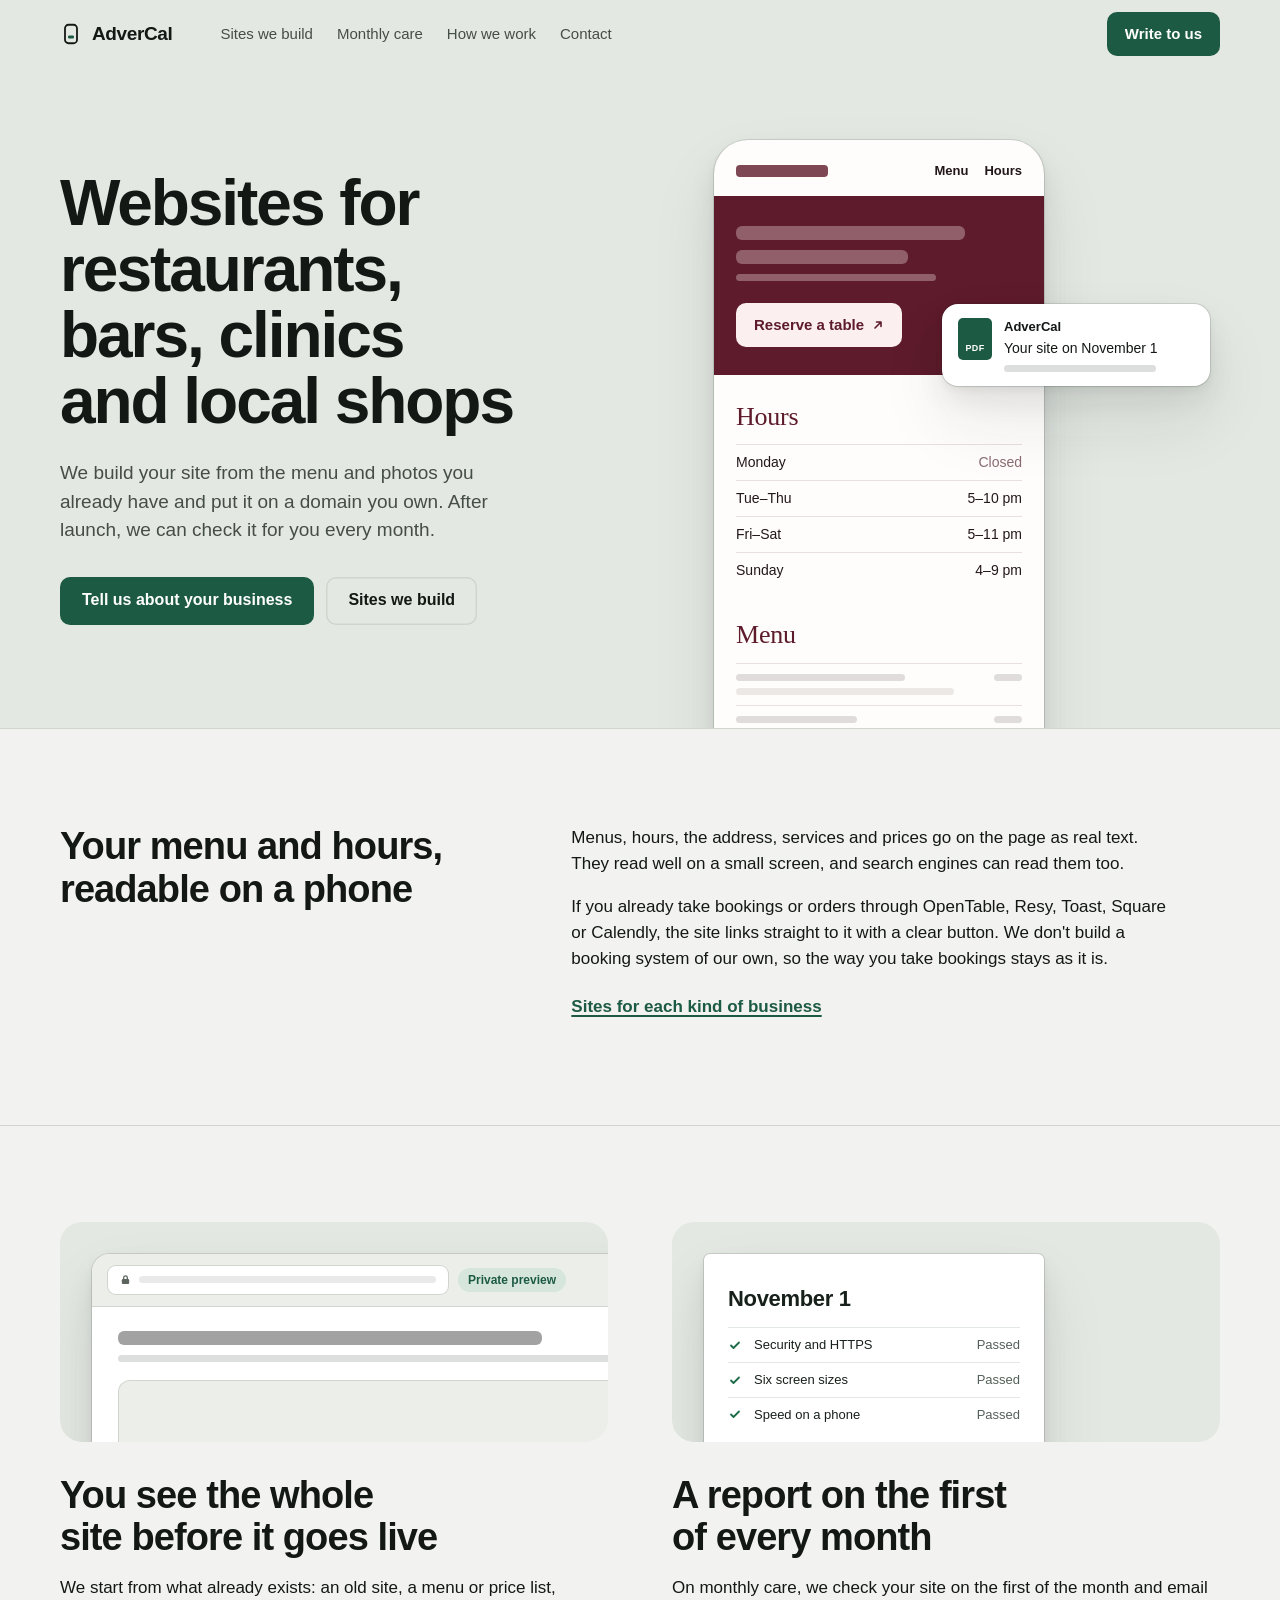
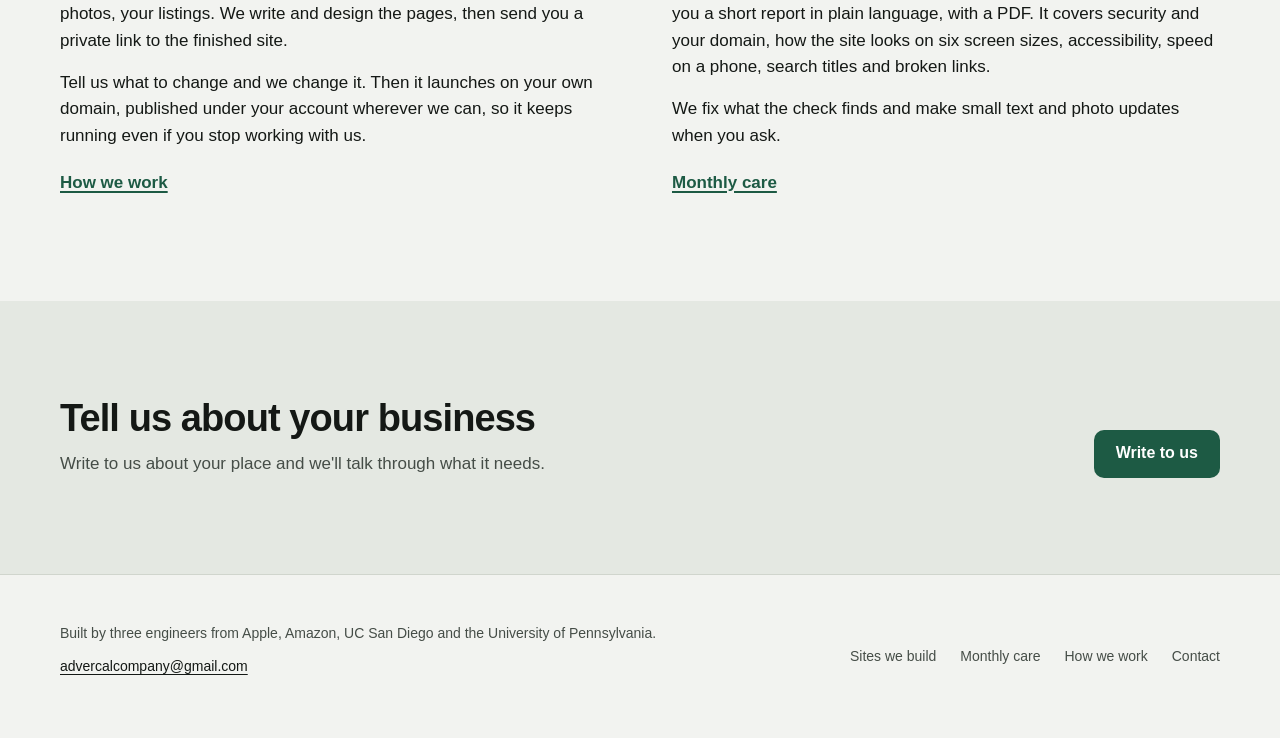
==== commit 1ee58dcf: "Keep pricing out of the site; every close invites a conversation" ====
--- a/index.html
+++ b/index.html
@@ -145,7 +145,7 @@
     <div class="wrap">
       <div>
         <h2>Tell us about your business</h2>
-        <p>The price depends on the pages you need and what they have to do. You get a written quote before any work starts.</p>
+        <p>Write to us about your place and we'll talk through what it needs.</p>
       </div>
       <a class="btn" href="contact.html">Write to us</a>
     </div>
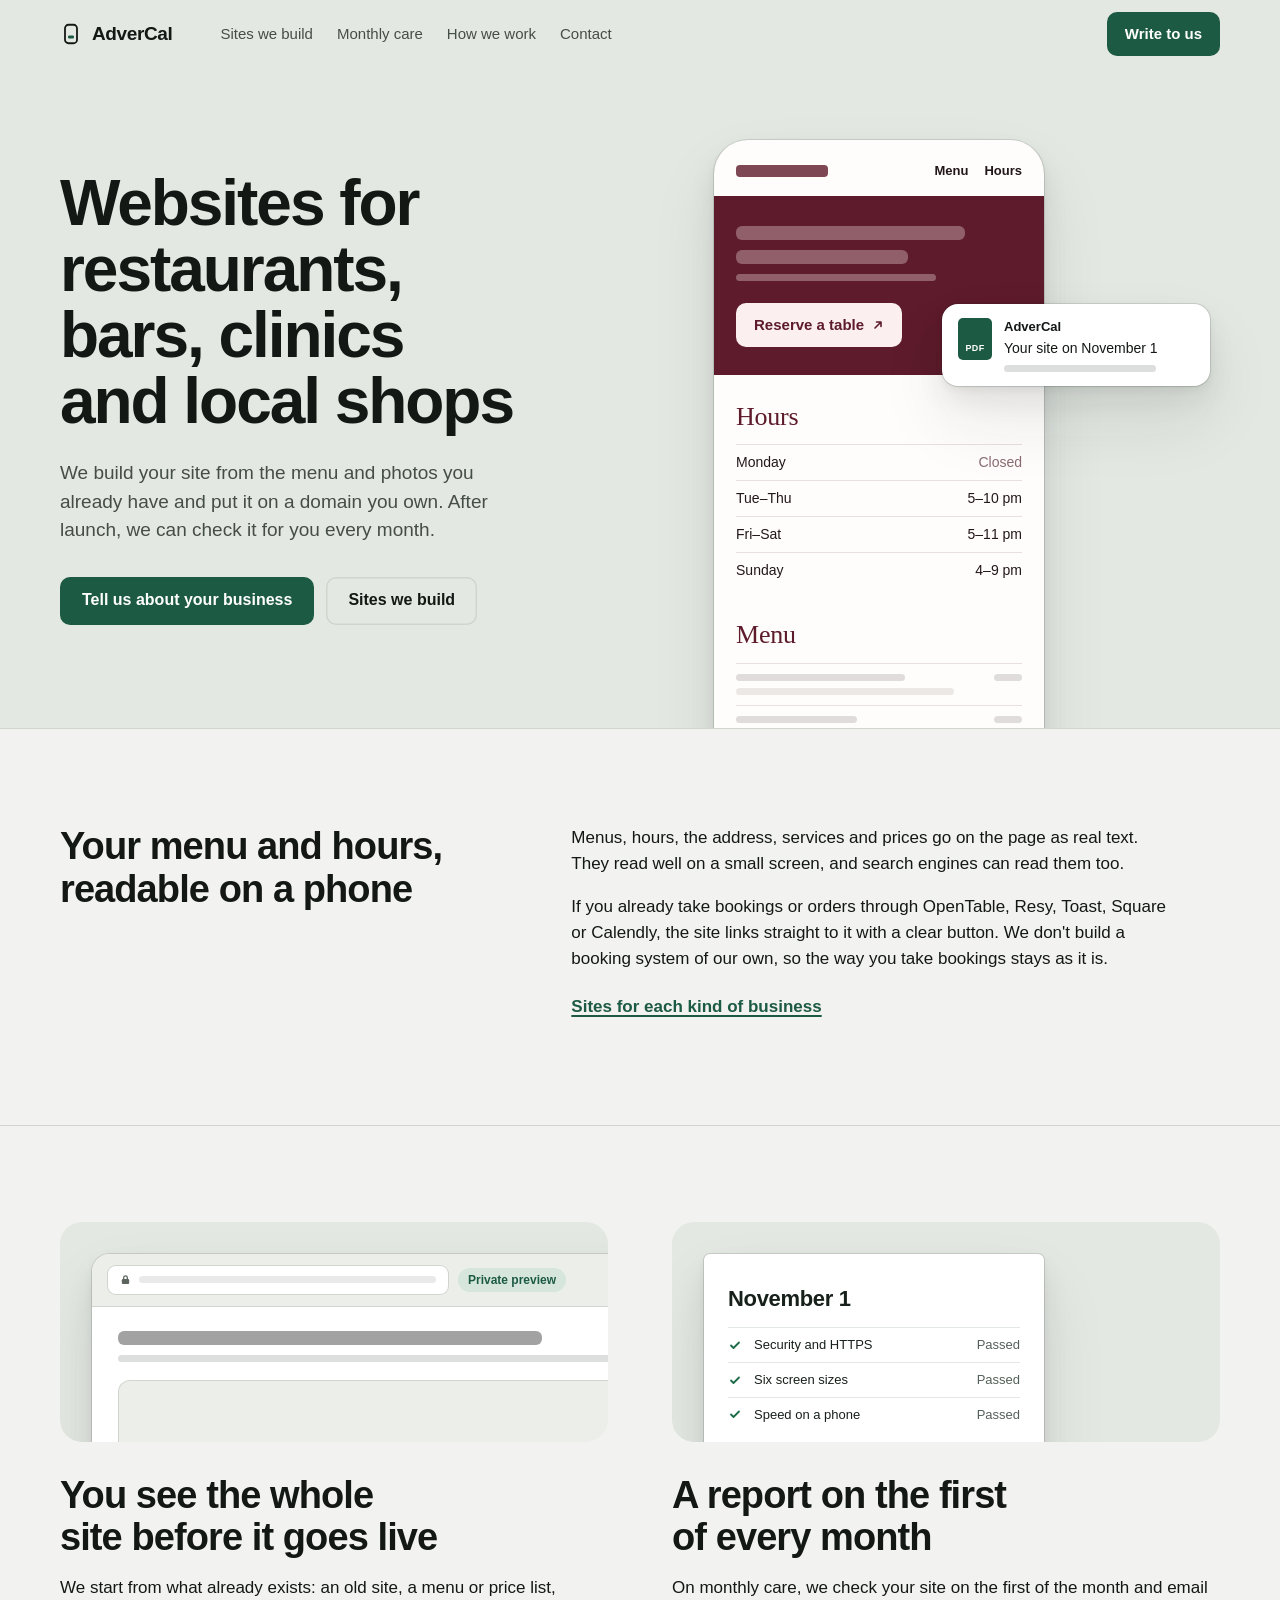
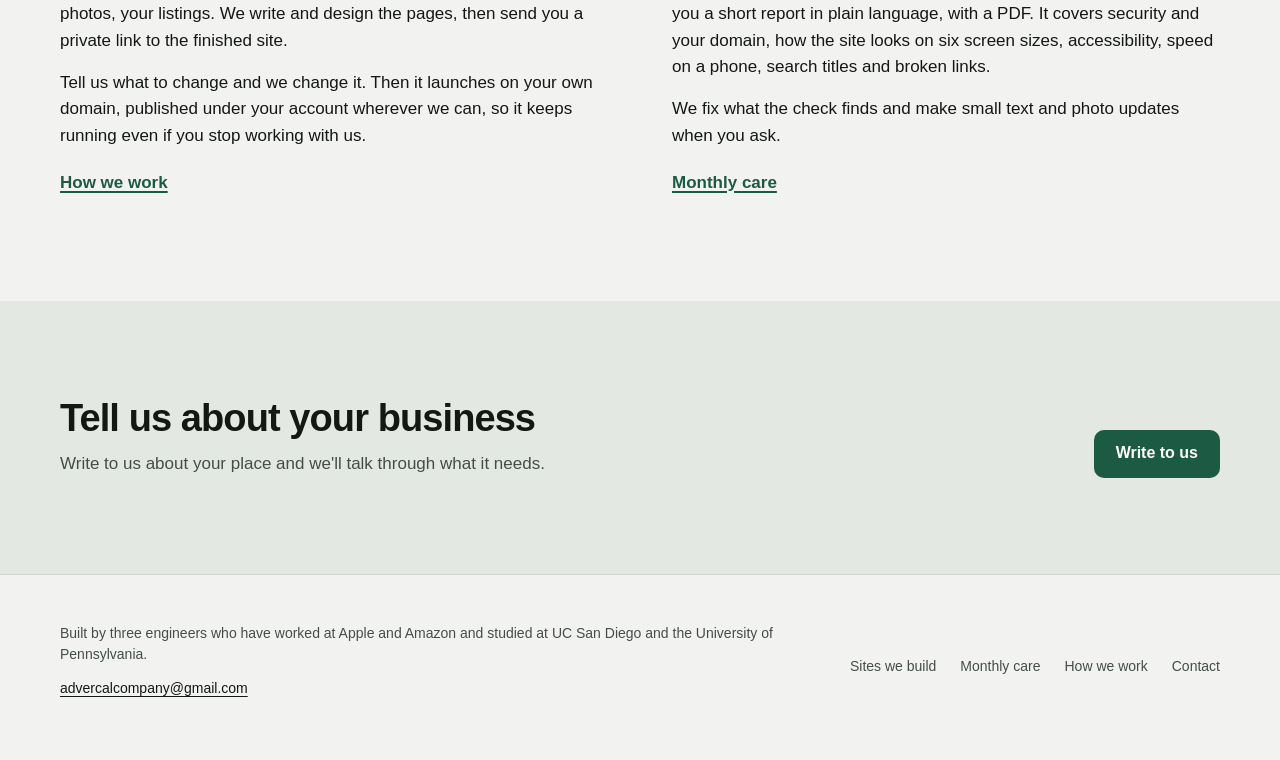
==== commit 2c6b7662: "Footer: where we have worked and studied" ====
--- a/index.html
+++ b/index.html
@@ -154,7 +154,7 @@
 
 <footer class="foot">
   <div class="wrap">
-    <div><p>Built by three engineers from Apple, Amazon, UC San Diego and the University of Pennsylvania.</p><a class="foot-mail" href="mailto:advercalcompany@gmail.com">advercalcompany@gmail.com</a></div>
+    <div><p>Built by three engineers who have worked at Apple and Amazon and studied at UC San Diego and the University of Pennsylvania.</p><a class="foot-mail" href="mailto:advercalcompany@gmail.com">advercalcompany@gmail.com</a></div>
     <nav aria-label="Footer">
       <a href="services.html">Sites we build</a>
       <a href="care.html">Monthly care</a>
--- a/assets/site.css
+++ b/assets/site.css
@@ -15,6 +15,8 @@
   --on-accent: #ffffff;
   --accent-soft: #d6e6dd;
   --ok: #1d6b47;
+  --danger: #a3261b;
+  --danger-soft: #f6e1de;
   --frame-line: rgb(20 32 26 / 0.12);
   --shadow:
     0 1px 2px rgb(22 34 28 / 0.06),
@@ -55,6 +57,8 @@
     --on-accent: #0b1912;
     --accent-soft: #203a2e;
     --ok: #84c9a9;
+    --danger: #f2948a;
+    --danger-soft: #3a2220;
     --frame-line: rgb(255 255 255 / 0.09);
     --shadow:
       0 1px 2px rgb(0 0 0 / 0.35),
@@ -407,9 +411,9 @@
 .s-row .p { font-weight: 600; font-variant-numeric: tabular-nums; }
 .s-btn { margin: 4px 22px 14px; background: #2f6f73; color: #fff; font-weight: 650; font-size: 15px; padding: 13px; border-radius: 10px; text-align: center; }
 
-/* ---------- Contact composer ---------- */
+/* ---------- Contact form ---------- */
 .compose { display: grid; gap: var(--s7); grid-template-columns: minmax(0, 1fr); align-items: start; }
-@media (min-width: 960px) { .compose { grid-template-columns: minmax(0, 6fr) minmax(0, 6fr); } .compose .letter { position: sticky; top: 24px; } }
+@media (min-width: 960px) { .compose { grid-template-columns: minmax(0, 5fr) minmax(0, 7fr); column-gap: var(--s8); } .compose-left { position: sticky; top: 32px; } }
 fieldset { border: 0; padding: 0; margin: 0 0 var(--s6); min-width: 0; }
 legend { font-weight: 600; font-size: 1.0625rem; padding: 0; margin-bottom: var(--s3); }
 .choices { display: flex; flex-wrap: wrap; gap: var(--s2); }
@@ -425,21 +429,11 @@
 .fields { display: grid; gap: var(--s4); grid-template-columns: minmax(0, 1fr); }
 @media (min-width: 640px) { .fields { grid-template-columns: minmax(0, 1fr) minmax(0, 1fr); } .fields .wide { grid-column: 1 / -1; } }
 .field label { display: block; font-size: 0.9375rem; font-weight: 550; margin-bottom: 6px; }
-.field input, .field select {
+.field input, .field select, .field textarea {
   width: 100%; min-height: 48px; padding: 0 14px; border-radius: var(--r-ctl); border: 0; font: inherit; font-size: 1rem;
   background: var(--surface); color: var(--ink); box-shadow: inset 0 0 0 1.5px var(--line);
 }
-.field input:focus-visible, .field select:focus-visible { outline: 3px solid var(--accent); outline-offset: 1px; }
-.letter { position: relative; }
-.letter .pane { position: relative; }
-.letter .mail-body pre { margin: 0; font: inherit; white-space: pre-wrap; overflow-wrap: anywhere; color: var(--ink); min-height: 9rem; }
-.letter .send { padding: 0 22px 22px; display: grid; gap: var(--s3); }
-.letter .send .btn { width: 100%; }
-.letter .alt { font-size: var(--t-cap); color: var(--ink-2); }
-.letter .alt a { overflow-wrap: anywhere; }
-.letter.bump .pane { animation: bump 260ms cubic-bezier(.2,.8,.2,1); }
-@keyframes bump { 0% { transform: translateY(0); } 40% { transform: translateY(-3px); } 100% { transform: translateY(0); } }
-@media (prefers-reduced-motion: reduce) { .letter.bump .pane { animation: none; } .btn, .choice span { transition: none; } }
+.field input:focus-visible, .field select:focus-visible, .field textarea:focus-visible { outline: 3px solid var(--accent); outline-offset: 1px; }
 
 /* Redirect page */
 .moved { padding-block: var(--s9); }
@@ -464,14 +458,10 @@
 .compose-intro h1 { overflow-wrap: break-word; font-size: var(--t-h1); line-height: 1.03; letter-spacing: -0.032em; font-weight: 650; text-wrap: balance; }
 .compose-intro .lede { margin-top: var(--s5); font-size: 1.1875rem; line-height: 1.5; color: var(--ink-2); }
 .compose-band fieldset:last-child { margin-bottom: 0; }
-@media (min-width: 960px) { main > section.compose-band { padding-block: var(--s8) var(--s9); } .compose .letter { top: 32px; margin-top: 8px; } }
+@media (min-width: 960px) { main > section.compose-band { padding-block: var(--s8) var(--s9); } }
 @media (min-width: 960px) { .st-how { height: 660px; } }
 @media (max-width: 639px) { .steps li { grid-template-columns: 2rem minmax(0, 1fr); } }
 
-/* Contact without JavaScript: no choices, only the ready email */
-#brief-form, .js-only { display: none; }
-.js #brief-form { display: block; }
-.js .js-only { display: inline; }
 
 /* Multi-choice chips carry a box; single-choice chips do not */
 .choice input[type="checkbox"] + span { position: relative; padding-left: 42px; }
@@ -484,7 +474,6 @@
   content: ""; position: absolute; left: 21.5px; top: 50%; width: 5px; height: 9px; margin-top: -6.5px;
   border: solid var(--on-accent); border-width: 0 2px 2px 0; transform: rotate(45deg);
 }
-.letter .alt a { display: inline-flex; align-items: center; min-height: 44px; }
 
 /* Short tiles beside the paired subjects on the home page */
 .tile.short { height: 220px; margin-bottom: var(--s6); }
@@ -504,3 +493,26 @@
 }
 .tile.short .pane { width: 900px; }
 .close .btn { justify-self: start; }
+@media (prefers-reduced-motion: reduce) { .btn, .choice span { transition: none; } }
+.compose-intro { margin-bottom: 0; }
+.compose-intro .alt { margin-top: var(--s5); color: var(--ink-2); }
+.compose-intro .alt a { display: inline-flex; align-items: center; min-height: 44px; overflow-wrap: anywhere; }
+.form-pane { position: relative; padding: var(--s5) var(--s4); }
+@media (min-width: 640px) { .form-pane { padding: var(--s6); } }
+.form-pane fieldset:last-of-type { margin-bottom: var(--s5); }
+.field textarea { min-height: 8.5rem; padding: 12px 14px; line-height: 1.5; resize: vertical; display: block; }
+.field input[aria-invalid="true"] { box-shadow: inset 0 0 0 2px var(--danger); }
+.field-error { margin-top: 6px; font-size: 0.9375rem; font-weight: 550; color: var(--danger); }
+.botcheck { display: none; }
+.form-send { display: grid; gap: var(--s3); justify-items: start; }
+.form-send .btn { min-width: 10rem; }
+.form-send .btn[aria-disabled="true"] { opacity: 0.7; cursor: progress; }
+.form-status:empty { display: none; }
+.form-status { padding: var(--s3) var(--s4); border-radius: var(--r-ctl); background: var(--danger-soft); color: var(--ink); font-size: 0.9375rem; }
+.form-status a { color: var(--ink); font-weight: 600; display: inline-flex; align-items: center; min-height: 44px; overflow-wrap: anywhere; }
+.sent { display: grid; gap: var(--s3); padding: var(--s5) 0; }
+.sent h2:focus { outline: none; }
+.sent p { color: var(--ink-2); }
+.form-pane.is-sent form { display: none; }
+.thanks .btn { margin-top: var(--s6); }
+.sent[hidden], .field-error[hidden] { display: none; }
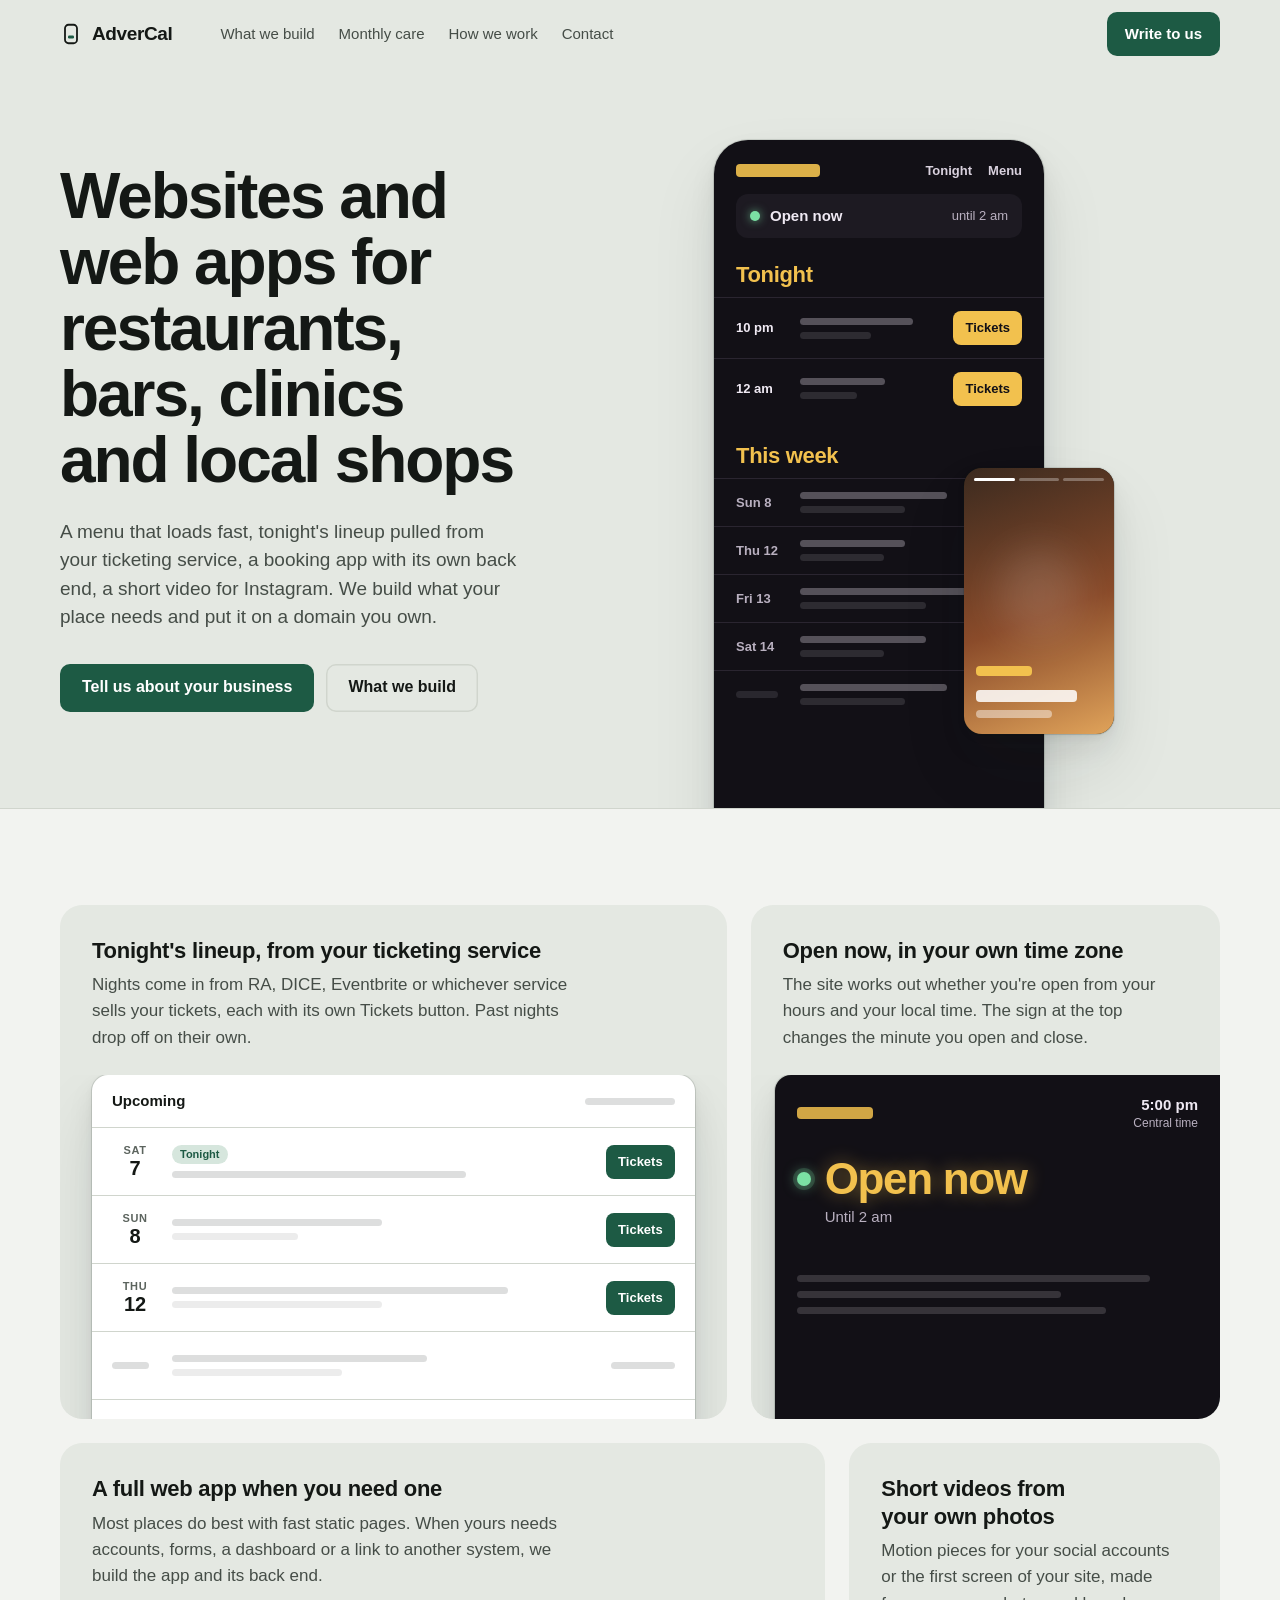
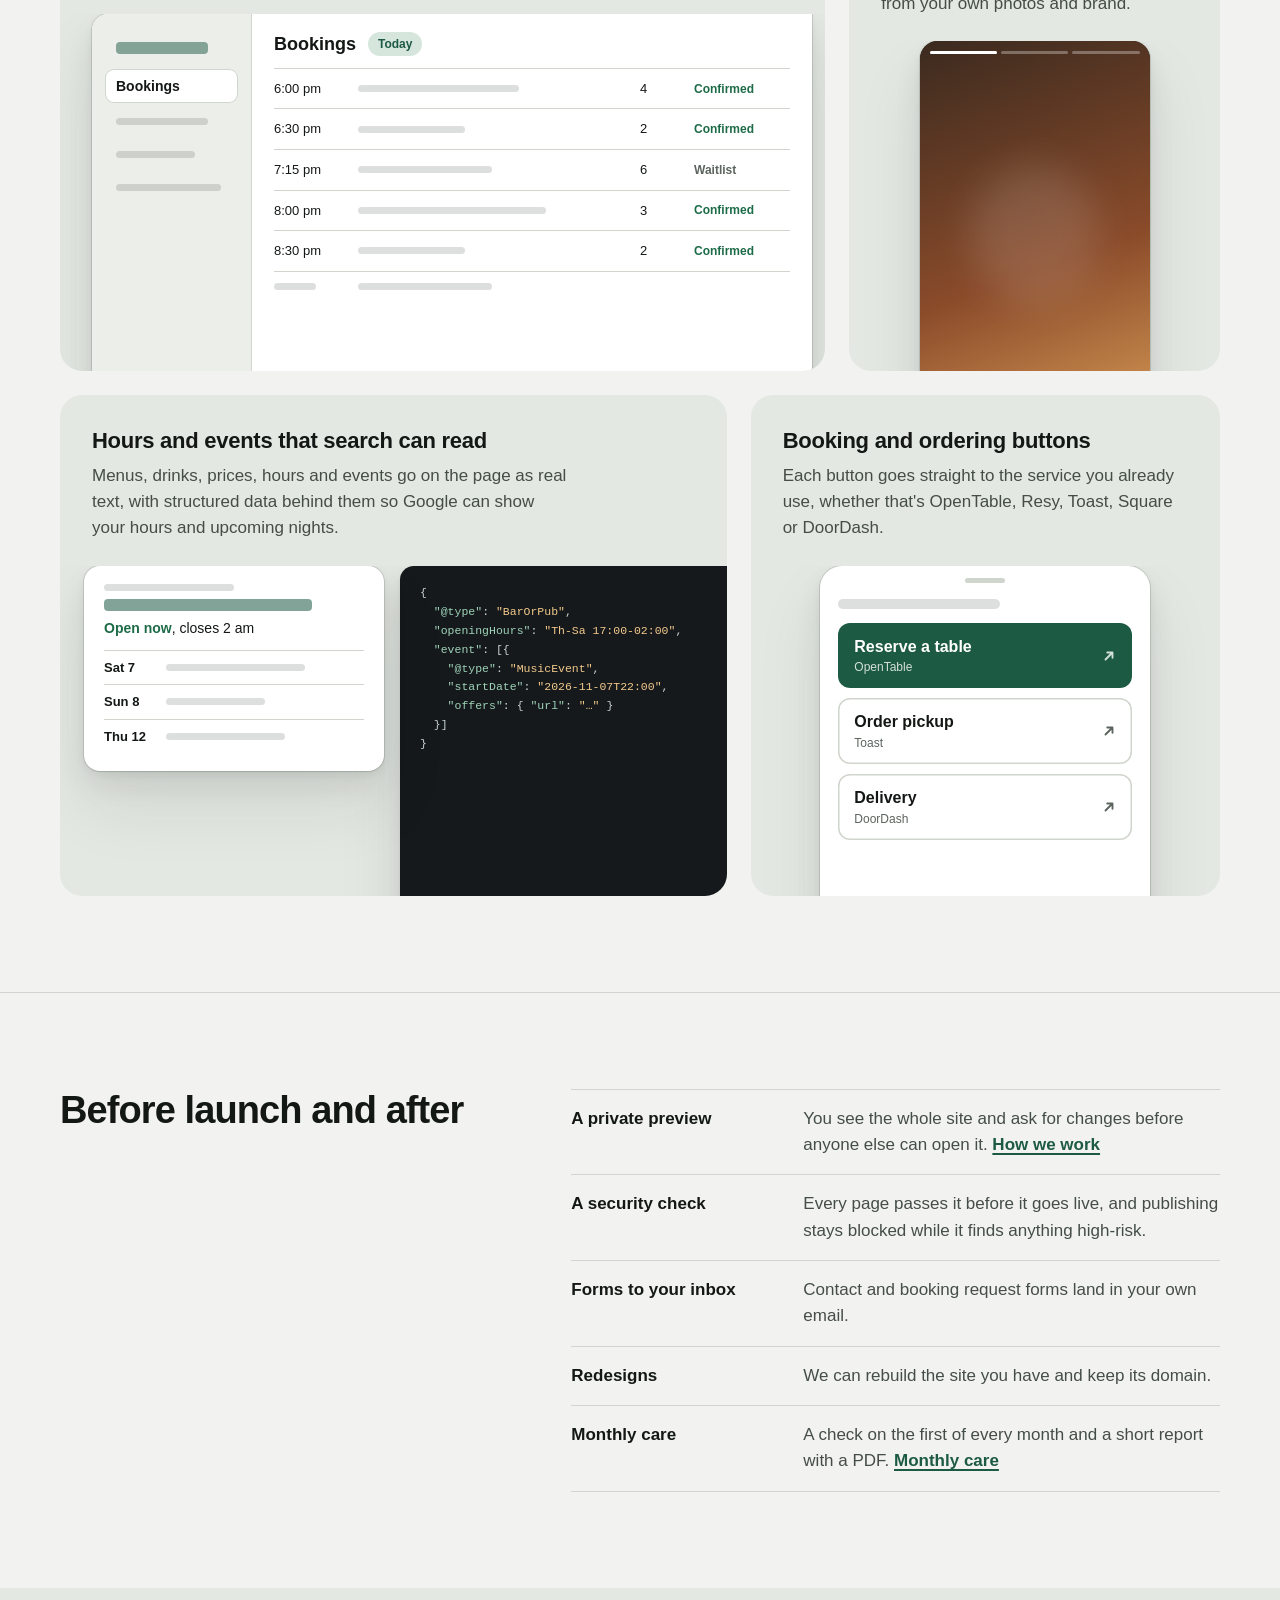
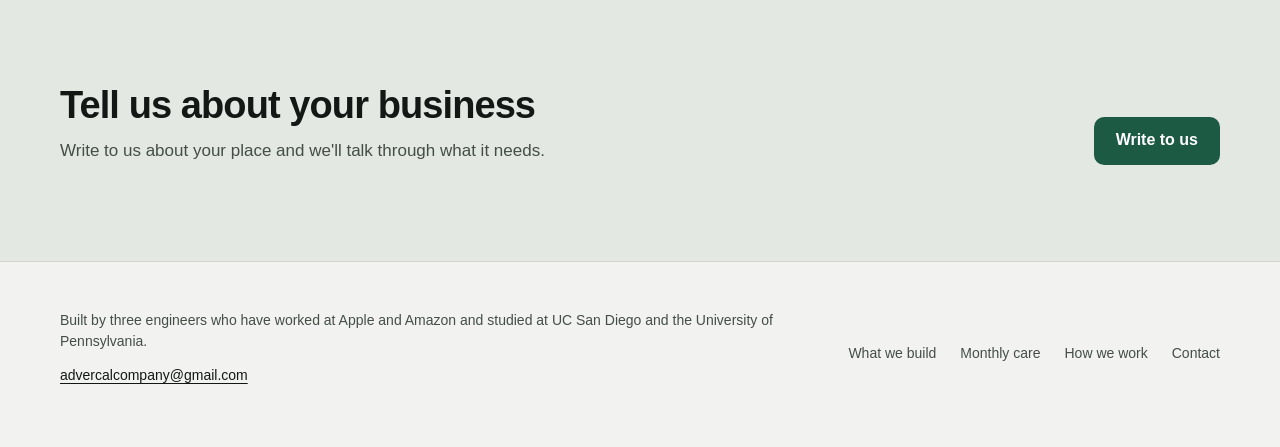
==== commit 710b0179: "Show the studio's whole range The home page leads with a live venue site and six capability tiles: a" ====
--- a/index.html
+++ b/index.html
@@ -3,15 +3,15 @@
 <head>
 <meta charset="utf-8">
 <meta name="viewport" content="width=device-width, initial-scale=1">
-<meta http-equiv="Content-Security-Policy" content="default-src 'self'; script-src 'none'; style-src 'self' https://api.fontshare.com; font-src https://cdn.fontshare.com; img-src 'self' data:; connect-src 'none'; frame-src 'none'; object-src 'none'; base-uri 'none'; form-action 'none'">
+<meta http-equiv="Content-Security-Policy" content="default-src 'self'; script-src 'none'; style-src 'self' https://api.fontshare.com https://fonts.googleapis.com; font-src https://cdn.fontshare.com https://fonts.gstatic.com; img-src 'self' data:; connect-src 'none'; frame-src 'none'; object-src 'none'; base-uri 'none'; form-action 'none'">
 <meta name="referrer" content="strict-origin-when-cross-origin">
 <title>AdverCal, websites for local businesses</title>
-<meta name="description" content="AdverCal is a web studio run by three people. We build websites for restaurants, bars, clinics and local shops, put them on the owner's own domain, and can check them every month.">
+<meta name="description" content="AdverCal is a web studio run by three people. Websites and web apps for restaurants, bars, clinics and local shops: live hours, lineups from ticketing services, booking buttons, back ends and short videos, on the owner's own domain.">
 <link rel="canonical" href="https://advercal.com/">
 <meta property="og:type" content="website">
 <meta property="og:url" content="https://advercal.com/">
 <meta property="og:title" content="AdverCal, websites for local businesses">
-<meta property="og:description" content="A web studio run by three people. Sites for restaurants, bars, clinics and local shops, on the owner's own domain, with optional monthly care.">
+<meta property="og:description" content="Websites and web apps for restaurants, bars, clinics and local shops, from live hours and lineups to back ends and short videos.">
 <meta property="og:image" content="https://advercal.com/assets/og.png">
 <meta property="og:image:width" content="1200">
 <meta property="og:image:height" content="630">
@@ -22,6 +22,7 @@
 <link rel="icon" href="assets/favicon.svg" type="image/svg+xml">
 <link rel="preconnect" href="https://cdn.fontshare.com" crossorigin>
 <link rel="stylesheet" href="https://api.fontshare.com/v2/css?f[]=switzer@400,500,600,700&amp;f[]=zodiak@400&amp;display=swap">
+<link rel="stylesheet" href="https://fonts.googleapis.com/css2?family=JetBrains+Mono:wght@400&amp;display=swap">
 <link rel="stylesheet" href="assets/site.css">
 </head>
 <body>
@@ -32,7 +33,7 @@
     <a class="mark" href="index.html" aria-label="AdverCal home"><svg viewBox="0 0 22 22" aria-hidden="true"><rect x="5" y="1.75" width="12" height="18.5" rx="3.5" fill="none" stroke="currentColor" stroke-width="1.8"/><rect class="dot" x="8" y="12.5" width="6" height="3" rx="1.2"/></svg>AdverCal</a>
     <a class="btn small" href="contact.html">Write to us</a>
     <nav class="nav" aria-label="Main">
-      <a href="services.html">Sites we build</a>
+      <a href="services.html">What we build</a>
       <a href="care.html">Monthly care</a>
       <a href="how.html">How we work</a>
       <a href="contact.html">Contact</a>
@@ -44,100 +45,169 @@
   <section class="hero">
     <div class="wrap">
       <div class="hero-copy">
-        <h1>Websites for restau&shy;rants, bars, clinics and local shops</h1>
-        <p class="lede">We build your site from the menu and photos you already have and put it on a domain you own. After launch, we can check it for you every month.</p>
+        <h1>Websites and web apps for restau&shy;rants, bars, clinics and local shops</h1>
+        <p class="lede">A menu that loads fast, tonight's lineup pulled from your ticketing service, a booking app with its own back end, a short video for Instagram. We build what your place needs and put it on a domain you own.</p>
         <div class="actions">
           <a class="btn" href="contact.html">Tell us about your business</a>
-          <a class="btn quiet" href="services.html">Sites we build</a>
+          <a class="btn quiet" href="services.html">What we build</a>
         </div>
       </div>
 
-      <div class="stage st-home shown" role="img" aria-label="A restaurant's site on a phone, showing its hours and a Reserve a table button, beside the monthly report email.">
-        <div class="phone r-site" aria-hidden="true">
-          <div class="r-top"><span class="ph"></span><span class="r-nav"><span>Menu</span><span>Hours</span></span></div>
-          <div class="r-hero">
-            <span class="ph h14 w80"></span>
-            <span class="ph h14 w60"></span>
-            <span class="ph w70"></span>
-            <span class="r-btn">Reserve a table <svg viewBox="0 0 12 12"><path d="M3 9l6-6M4.5 3H9v4.5" fill="none" stroke="currentColor" stroke-width="1.6" stroke-linecap="round" stroke-linejoin="round"/></svg></span>
-          </div>
-          <div class="r-sec">
-            <div class="r-h">Hours</div>
-            <dl class="r-hours">
-              <div><dt>Monday</dt><dd class="closed">Closed</dd></div>
-              <div><dt>Tue–Thu</dt><dd>5–10 pm</dd></div>
-              <div><dt>Fri–Sat</dt><dd>5–11 pm</dd></div>
-              <div><dt>Sunday</dt><dd>4–9 pm</dd></div>
-            </dl>
-          </div>
-          <div class="r-sec">
-            <div class="r-h">Menu</div>
-            <div class="r-item"><span class="ph w70"></span><span class="ph price"></span><span class="ph sub w90"></span></div>
-            <div class="r-item"><span class="ph w50"></span><span class="ph price"></span><span class="ph sub w80"></span></div>
-            <div class="r-item"><span class="ph w60"></span><span class="ph price"></span><span class="ph sub w90"></span></div>
-            <div class="r-item"><span class="ph w40"></span><span class="ph price"></span><span class="ph sub w70"></span></div>
-            <div class="r-item"><span class="ph w70"></span><span class="ph price"></span><span class="ph sub w80"></span></div>
-            <div class="r-item"><span class="ph w50"></span><span class="ph price"></span><span class="ph sub w90"></span></div>
-          </div>
-        </div>
-        <div class="note" aria-hidden="true">
-          <span class="doc">PDF</span>
-          <b>AdverCal</b>
-          <span class="sub">Your site on November 1</span>
-          <span class="ph w80"></span>
+      <div class="stage st-home shown" role="img" aria-label="A bar's site on a phone saying it is open now until 2 am, with tonight's lineup and a Tickets button for each act, beside a short vertical video.">
+        <div class="phone v-site" aria-hidden="true">
+          <div class="v-top"><span class="ph"></span><span class="r-nav"><span>Tonight</span><span>Menu</span></span></div>
+          <div class="v-live"><i></i>Open now<span>until 2 am</span></div>
+          <div class="v-h">Tonight</div>
+          <div class="v-row"><span class="tm">10 pm</span><span class="w"><span class="ph w80"></span><span class="ph sub w50"></span></span><span class="v-btn">Tickets</span></div>
+          <div class="v-row"><span class="tm">12 am</span><span class="w"><span class="ph w60"></span><span class="ph sub w40"></span></span><span class="v-btn">Tickets</span></div>
+          <div class="v-week">
+            <div class="v-h">This week</div>
+            <div class="v-row"><span class="tm">Sun 8</span><span class="w"><span class="ph w70"></span><span class="ph sub w50"></span></span><span></span></div>
+            <div class="v-row"><span class="tm">Thu 12</span><span class="w"><span class="ph w50"></span><span class="ph sub w40"></span></span><span></span></div>
+            <div class="v-row"><span class="tm">Fri 13</span><span class="w"><span class="ph w80"></span><span class="ph sub w60"></span></span><span></span></div>
+            <div class="v-row"><span class="tm">Sat 14</span><span class="w"><span class="ph w60"></span><span class="ph sub w40"></span></span><span></span></div>
+            <div class="v-row"><span class="tm"><span class="ph w80"></span></span><span class="w"><span class="ph w70"></span><span class="ph sub w50"></span></span><span></span></div>
+          </div>
+        </div>
+        <div class="vid" aria-hidden="true">
+          <div class="vid-f a"></div><div class="vid-f b"></div><div class="vid-f c"></div>
+          <div class="vid-seg"><span></span><span></span><span></span></div>
+          <div class="vid-cap"><span class="ph logo"></span><span class="ph w80"></span><span class="ph sub w60"></span></div>
         </div>
       </div>
+    </div>
+  </section>
+
+  <section>
+    <div class="wrap caps">
+      <article class="cap cap-cal">
+        <div class="cap-text">
+          <h2>Tonight's lineup, from your ticketing service</h2>
+          <p>Nights come in from RA, DICE, Eventbrite or whichever service sells your tickets, each with its own Tickets button. Past nights drop off on their own.</p>
+        </div>
+        <div class="cap-stage shown" role="img" aria-label="A list of upcoming nights with a Tickets button on each. Last night slides off the top and tonight moves up.">
+          <div class="cal" aria-hidden="true">
+            <div class="cal-head">Upcoming<span class="ph"></span></div>
+            <div class="cal-win"><div class="cal-list">
+              <div class="cal-row past"><span class="cal-date"><small>Fri</small><b>6</b></span><span class="cal-what"><span class="ph w60"></span><span class="ph sub w40"></span></span><span class="cal-btn">Tickets</span></div>
+              <div class="cal-row"><span class="cal-date"><small>Sat</small><b>7</b></span><span class="cal-what"><span class="cal-tag">Tonight</span><span class="ph w70"></span></span><span class="cal-btn">Tickets</span></div>
+              <div class="cal-row"><span class="cal-date"><small>Sun</small><b>8</b></span><span class="cal-what"><span class="ph w50"></span><span class="ph sub w30"></span></span><span class="cal-btn">Tickets</span></div>
+              <div class="cal-row"><span class="cal-date"><small>Thu</small><b>12</b></span><span class="cal-what"><span class="ph w80"></span><span class="ph sub w50"></span></span><span class="cal-btn">Tickets</span></div>
+              <div class="cal-row"><span class="cal-date"><span class="ph w80"></span></span><span class="cal-what"><span class="ph w60"></span><span class="ph sub w40"></span></span><span class="ph w20"></span></div>
+              <div class="cal-row"><span class="cal-date"><span class="ph w80"></span></span><span class="cal-what"><span class="ph w60"></span><span class="ph sub w40"></span></span><span class="ph w20"></span></div>
+            </div></div>
+          </div>
+        </div>
+      </article>
+
+      <article class="cap cap-sign">
+        <div class="cap-text">
+          <h2>Open now, in your own time zone</h2>
+          <p>The site works out whether you're open from your hours and your local time. The sign at the top changes the minute you open and close.</p>
+        </div>
+        <div class="cap-stage shown" role="img" aria-label="A site header whose clock turns from 4:59 to 5:00 pm, and the sign switches from Closed to Open now.">
+          <div class="sg" aria-hidden="true">
+            <div class="sg-top"><span class="ph"></span><span class="sg-clock"><b><span class="t1">4:59 pm</span><span class="t2">5:00 pm</span></b>Central time</span></div>
+            <div class="sg-board">
+              <div class="sg-state sg-closed"><strong><i></i>Closed</strong><span>Opens at 5 pm</span></div>
+              <div class="sg-state sg-open"><strong><i></i>Open now</strong><span>Until 2 am</span></div>
+            </div>
+            <div class="sg-rows"><span class="ph w80"></span><span class="ph w60"></span><span class="ph w70"></span></div>
+          </div>
+        </div>
+      </article>
+
+      <article class="cap cap-app">
+        <div class="cap-text">
+          <h2>A full web app when you need one</h2>
+          <p>Most places do best with fast static pages. When yours needs accounts, forms, a dashboard or a link to another system, we build the app and its back end.</p>
+        </div>
+        <div class="cap-stage shown" role="img" aria-label="A web app showing today's bookings, each confirmed or on the waitlist.">
+          <div class="app" aria-hidden="true">
+            <div class="app-side"><span class="ph logo"></span><span class="on">Bookings</span><span class="ph w70"></span><span class="ph w60"></span><span class="ph w80"></span></div>
+            <div class="app-main">
+              <div class="app-head"><b>Bookings</b><span>Today</span></div>
+              <div class="app-row"><span>6:00 pm</span><span class="ph w60"></span><span>4</span><span class="st">Confirmed</span></div>
+              <div class="app-row"><span>6:30 pm</span><span class="ph w40"></span><span>2</span><span class="st">Confirmed</span></div>
+              <div class="app-row"><span>7:15 pm</span><span class="ph w50"></span><span>6</span><span class="st wait">Waitlist</span></div>
+              <div class="app-row"><span>8:00 pm</span><span class="ph w70"></span><span>3</span><span class="st">Confirmed</span></div>
+              <div class="app-row"><span>8:30 pm</span><span class="ph w40"></span><span>2</span><span class="st">Confirmed</span></div>
+              <div class="app-row"><span class="ph w60"></span><span class="ph w50"></span><span></span><span></span></div>
+            </div>
+          </div>
+        </div>
+      </article>
+
+      <article class="cap cap-video">
+        <div class="cap-text">
+          <h2>Short videos from your own photos</h2>
+          <p>Motion pieces for your social accounts or the first screen of your site, made from your own photos and brand.</p>
+        </div>
+        <div class="cap-stage shown" role="img" aria-label="A vertical video playing through three scenes.">
+          <div class="vid" aria-hidden="true">
+            <div class="vid-f a"></div><div class="vid-f b"></div><div class="vid-f c"></div>
+            <div class="vid-seg"><span></span><span></span><span></span></div>
+            <div class="vid-cap"><span class="ph logo"></span><span class="ph w80"></span><span class="ph sub w60"></span></div>
+          </div>
+        </div>
+      </article>
+
+      <article class="cap cap-search">
+        <div class="cap-text">
+          <h2>Hours and events that search can read</h2>
+          <p>Menus, drinks, prices, hours and events go on the page as real text, with structured data behind them so Google can show your hours and upcoming nights.</p>
+        </div>
+        <div class="cap-stage shown" role="img" aria-label="A search result showing open now and three upcoming events, in front of the structured data that describes them.">
+          <div class="srp" aria-hidden="true">
+            <span class="ph w50"></span>
+            <span class="ph t w80"></span>
+            <span class="srp-open"><b>Open now</b>, closes 2 am</span>
+            <div class="srp-ev">
+              <div><b>Sat 7</b><span class="ph w70"></span></div>
+              <div><b>Sun 8</b><span class="ph w50"></span></div>
+              <div><b>Thu 12</b><span class="ph w60"></span></div>
+            </div>
+          </div>
+          <div class="code mono" aria-hidden="true"><pre>{
+  <span class="k">"@type"</span>: <span class="s">"BarOrPub"</span>,
+  <span class="k">"openingHours"</span>: <span class="s">"Th-Sa 17:00-02:00"</span>,
+  <span class="k">"event"</span>: [{
+    <span class="k">"@type"</span>: <span class="s">"MusicEvent"</span>,
+    <span class="k">"startDate"</span>: <span class="s">"2026-11-07T22:00"</span>,
+    <span class="k">"offers"</span>: { <span class="k">"url"</span>: <span class="s">"…"</span> }
+  }]
+}</pre></div>
+        </div>
+      </article>
+
+      <article class="cap cap-book">
+        <div class="cap-text">
+          <h2>Booking and ordering buttons</h2>
+          <p>Each button goes straight to the service you already use, whether that's OpenTable, Resy, Toast, Square or DoorDash.</p>
+        </div>
+        <div class="cap-stage shown" role="img" aria-label="A sheet of three buttons: Reserve a table on OpenTable, Order pickup on Toast and Delivery on DoorDash.">
+          <div class="sheet" aria-hidden="true">
+            <span class="grab"></span>
+            <span class="ph h10"></span>
+            <span class="act main"><b>Reserve a table</b><svg viewBox="0 0 12 12"><path d="M3 9l6-6M4.5 3H9v4.5" fill="none" stroke="currentColor" stroke-width="1.6" stroke-linecap="round" stroke-linejoin="round"/></svg><small>OpenTable</small></span>
+            <span class="act"><b>Order pickup</b><svg viewBox="0 0 12 12"><path d="M3 9l6-6M4.5 3H9v4.5" fill="none" stroke="currentColor" stroke-width="1.6" stroke-linecap="round" stroke-linejoin="round"/></svg><small>Toast</small></span>
+            <span class="act"><b>Delivery</b><svg viewBox="0 0 12 12"><path d="M3 9l6-6M4.5 3H9v4.5" fill="none" stroke="currentColor" stroke-width="1.6" stroke-linecap="round" stroke-linejoin="round"/></svg><small>DoorDash</small></span>
+          </div>
+        </div>
+      </article>
     </div>
   </section>
 
   <section>
     <div class="wrap split">
-      <h2>Your menu and hours, readable on a phone</h2>
-      <div class="prose">
-        <p>Menus, hours, the address, services and prices go on the page as real text. They read well on a small screen, and search engines can read them too.</p>
-        <p>If you already take bookings or orders through OpenTable, Resy, Toast, Square or Calendly, the site links straight to it with a clear button. We don't build a booking system of our own, so the way you take bookings stays as it is.</p>
-        <a class="link more" href="services.html">Sites for each kind of business</a>
-      </div>
-    </div>
-  </section>
-
-  <section>
-    <div class="wrap pair">
-      <div class="pair-item">
-        <div class="tile short shown" role="img" aria-label="The private preview link to a finished site.">
-          <div class="pane" aria-hidden="true">
-            <div class="win-bar"><span class="win-url"><svg viewBox="0 0 12 12"><rect x="2" y="5.5" width="8" height="5.5" rx="1.2" fill="currentColor"/><path d="M4 5.5V4a2 2 0 0 1 4 0v1.5" fill="none" stroke="currentColor" stroke-width="1.4"/></svg><span class="ph"></span></span><span class="win-tag">Private preview</span></div>
-            <div class="pv-page"><span class="ph h14 w50"></span><span class="ph w70"></span><div class="pv-hero"></div></div>
-          </div>
-        </div>
-        <h2>You see the whole site before it goes live</h2>
-        <div class="prose">
-          <p>We start from what already exists: an old site, a menu or price list, photos, your listings. We write and design the pages, then send you a private link to the finished site.</p>
-          <p>Tell us what to change and we change it. Then it launches on your own domain, published under your account wherever we can, so it keeps running even if you stop working with us.</p>
-          <a class="link more" href="how.html">How we work</a>
-        </div>
-      </div>
-      <div class="pair-item">
-        <div class="tile short shown" role="img" aria-label="The first lines of the monthly report: security and speed passed.">
-          <div class="pdf" aria-hidden="true">
-            <div class="pd">November 1</div>
-            <ul>
-              <li><svg viewBox="0 0 14 14"><path d="M3 7.5l2.5 2.5L11 4.5" fill="none" stroke="currentColor" stroke-width="1.8" stroke-linecap="round" stroke-linejoin="round"/></svg>Security and HTTPS<span class="r">Passed</span></li>
-              <li><svg viewBox="0 0 14 14"><path d="M3 7.5l2.5 2.5L11 4.5" fill="none" stroke="currentColor" stroke-width="1.8" stroke-linecap="round" stroke-linejoin="round"/></svg>Six screen sizes<span class="r">Passed</span></li>
-              <li><svg viewBox="0 0 14 14"><path d="M3 7.5l2.5 2.5L11 4.5" fill="none" stroke="currentColor" stroke-width="1.8" stroke-linecap="round" stroke-linejoin="round"/></svg>Speed on a phone<span class="r">Passed</span></li>
-            </ul>
-            <span class="ph w90"></span>
-            <span class="ph w70"></span>
-            <span class="ph w80"></span>
-          </div>
-        </div>
-        <h2>A report on the first of every month</h2>
-        <div class="prose">
-          <p>On monthly care, we check your site on the first of the month and email you a short report in plain language, with a PDF. It covers security and your domain, how the site looks on six screen sizes, accessibility, speed on a phone, search titles and broken links.</p>
-          <p>We fix what the check finds and make small text and photo updates when you ask.</p>
-          <a class="link more" href="care.html">Monthly care</a>
-        </div>
-      </div>
+      <h2>Before launch and after</h2>
+      <dl class="facts">
+        <div><dt>A private preview</dt><dd>You see the whole site and ask for changes before anyone else can open it. <a class="link" href="how.html">How we work</a></dd></div>
+        <div><dt>A security check</dt><dd>Every page passes it before it goes live, and publishing stays blocked while it finds anything high-risk.</dd></div>
+        <div><dt>Forms to your inbox</dt><dd>Contact and booking request forms land in your own email.</dd></div>
+        <div><dt>Redesigns</dt><dd>We can rebuild the site you have and keep its domain.</dd></div>
+        <div><dt>Monthly care</dt><dd>A check on the first of every month and a short report with a PDF. <a class="link" href="care.html">Monthly care</a></dd></div>
+      </dl>
     </div>
   </section>
 
@@ -156,7 +226,7 @@
   <div class="wrap">
     <div><p>Built by three engineers who have worked at Apple and Amazon and studied at UC San Diego and the University of Pennsylvania.</p><a class="foot-mail" href="mailto:advercalcompany@gmail.com">advercalcompany@gmail.com</a></div>
     <nav aria-label="Footer">
-      <a href="services.html">Sites we build</a>
+      <a href="services.html">What we build</a>
       <a href="care.html">Monthly care</a>
       <a href="how.html">How we work</a>
       <a href="contact.html">Contact</a>
--- a/assets/site.css
+++ b/assets/site.css
@@ -516,3 +516,178 @@
 .form-pane.is-sent form { display: none; }
 .thanks .btn { margin-top: var(--s6); }
 .sent[hidden], .field-error[hidden] { display: none; }
+
+/* ---------- Capabilities: one drawn object per tile, each a different kind ---------- */
+.mono { font-family: "JetBrains Mono", "Courier New", monospace; font-feature-settings: normal; }
+.caps { display: grid; gap: var(--s4); grid-template-columns: minmax(0, 1fr); }
+@media (min-width: 960px) {
+  .caps { grid-template-columns: repeat(12, minmax(0, 1fr)); gap: var(--s5); }
+  .cap-cal { grid-column: span 7; } .cap-sign { grid-column: span 5; }
+  .cap-app { grid-column: span 8; } .cap-video { grid-column: span 4; }
+  .cap-search { grid-column: span 7; } .cap-book { grid-column: span 5; }
+}
+.cap { background: var(--band); border-radius: 22px; overflow: hidden; display: flex; flex-direction: column; min-width: 0; }
+.cap-text { padding: var(--s5) var(--s5) 0; max-width: 34rem; }
+@media (min-width: 640px) { .cap-text { padding: var(--s6) var(--s6) 0; } }
+.cap h2 { font-size: var(--t-sub); line-height: 1.25; letter-spacing: -0.012em; font-weight: 650; }
+.cap p { margin-top: var(--s2); color: var(--ink-2); text-wrap: pretty; }
+.cap-stage { position: relative; flex: 1; min-height: 300px; margin-top: var(--s5); overflow: hidden; }
+@media (min-width: 960px) { .cap-stage { min-height: 330px; } }
+
+/* Open-now sign: the clock reaches opening time, then the sign switches on */
+.sg { position: absolute; left: 24px; right: -40px; top: 0; bottom: -40px; background: #121016; color: #efe9f3; border-radius: 16px 0 0 0; padding: 20px 22px; box-shadow: 0 0 0 1px var(--frame-line), var(--shadow); }
+.sg-top { display: flex; align-items: center; gap: 16px; padding-right: 40px; }
+.sg-top .ph { height: 12px; width: 76px; opacity: 0.85; background: #f2c14e; }
+.sg-clock { margin-left: auto; text-align: right; font-size: 12px; color: #b9b0c0; font-variant-numeric: tabular-nums; position: relative; }
+.sg-clock b { display: block; font-size: 15px; color: #efe9f3; font-weight: 600; position: relative; height: 20px; }
+.sg-clock b span { position: absolute; right: 0; }
+.sg-board { position: relative; height: 112px; margin-top: 26px; }
+.sg-state { position: absolute; inset: 0; display: grid; align-content: start; gap: 6px; }
+.sg-state strong { font-size: 44px; line-height: 1; letter-spacing: -0.03em; font-weight: 700; display: flex; align-items: center; gap: 14px; }
+.sg-state strong i { width: 14px; height: 14px; border-radius: 50%; flex: none; }
+.sg-state span { font-size: 15px; color: #b9b0c0; padding-left: 28px; }
+.sg-closed strong { color: #7d7486; } .sg-closed strong i { background: #4a4351; }
+.sg-open strong { color: #f2c14e; text-shadow: 0 0 18px rgb(242 193 78 / 0.45); } .sg-open strong i { background: #7be0a4; box-shadow: 0 0 0 4px rgb(123 224 164 / 0.18), 0 0 14px rgb(123 224 164 / 0.7); }
+.sg-rows { display: grid; gap: 9px; margin-top: 6px; }
+.sg-rows .ph { opacity: 0.16; }
+/* end state is the default, so reduced motion shows it still */
+.sg-closed, .sg-clock .t1 { opacity: 0; }
+.sg-open, .sg-clock .t2 { opacity: 1; }
+@media (prefers-reduced-motion: no-preference) {
+  .sg-closed, .sg-clock .t1 { animation: sg-out 420ms cubic-bezier(.2,.7,.2,1) 2.2s both; }
+  .sg-open, .sg-clock .t2 { animation: sg-in 520ms cubic-bezier(.2,.7,.2,1) 2.2s both; }
+}
+@keyframes sg-out { from { opacity: 1; } to { opacity: 0; } }
+@keyframes sg-in { from { opacity: 0; transform: translateY(6px); } to { opacity: 1; transform: none; } }
+
+/* Lineup: last night drops off and the list moves up */
+.cal { position: absolute; left: 24px; right: 24px; top: 0; bottom: -40px; background: var(--surface); border-radius: 16px; box-shadow: 0 0 0 1px var(--frame-line), var(--shadow); overflow: hidden; }
+@media (min-width: 640px) { .cal { left: 32px; right: 32px; } }
+.cal-head { display: flex; align-items: center; justify-content: space-between; padding: 16px 20px; border-bottom: 1px solid var(--line); font-size: 15px; font-weight: 650; }
+.cal-head .ph { width: 90px; }
+.cal-win { height: 290px; overflow: hidden; }
+.cal-list { transform: translateY(-68px); }
+.cal-row { height: 68px; display: grid; grid-template-columns: 46px minmax(0, 1fr) auto; gap: 14px; align-items: center; padding: 0 20px; border-bottom: 1px solid var(--line); }
+.cal-date { text-align: center; line-height: 1.1; font-variant-numeric: tabular-nums; }
+.cal-date small { display: block; font-size: 11px; font-weight: 650; color: var(--ink-3); text-transform: uppercase; letter-spacing: 0.06em; }
+.cal-date b { font-size: 20px; font-weight: 650; }
+.cal-what { display: grid; gap: 7px; min-width: 0; }
+.cal-what .ph.sub { opacity: 0.08; }
+.cal-tag { font-size: 11px; font-weight: 700; color: var(--accent); background: var(--accent-soft); border-radius: 99px; padding: 2px 8px; justify-self: start; }
+.cal-btn { font-size: 13px; font-weight: 650; padding: 8px 12px; border-radius: 8px; background: var(--accent); color: var(--on-accent); }
+.cal-row.past { opacity: 0; }
+.cal-row.past .cal-btn { background: var(--sunk); color: var(--ink-3); }
+@media (prefers-reduced-motion: no-preference) {
+  .cal-list { animation: cal-up 700ms cubic-bezier(.3,.7,.2,1) 2.6s both; }
+  .cal-row.past { animation: cal-gone 420ms ease-out 2.4s both; }
+}
+@keyframes cal-up { from { transform: translateY(0); } to { transform: translateY(-68px); } }
+@keyframes cal-gone { from { opacity: 1; } to { opacity: 0; } }
+
+/* Search result with the structured data behind it */
+.srp { position: absolute; left: 24px; top: 0; width: 330px; background: var(--surface); border-radius: 16px; padding: 18px 20px; box-shadow: 0 0 0 1px var(--frame-line), var(--shadow); display: grid; gap: 8px; z-index: 1; }
+.srp .t { height: 12px; opacity: 0.55; background: var(--accent); }
+.srp-open { font-size: 14px; } .srp-open b { color: var(--ok); font-weight: 650; }
+.srp-ev { display: grid; margin-top: 4px; font-size: 13px; }
+.srp-ev div { display: grid; grid-template-columns: 52px minmax(0, 1fr); gap: 10px; align-items: center; padding: 8px 0; border-top: 1px solid var(--line); }
+.srp-ev b { font-weight: 600; }
+.code { position: absolute; left: 16px; top: 236px; right: -60px; bottom: -40px; background: #15191c; color: #c9d4cf; border-radius: 14px; padding: 18px 20px; font-size: 12.5px; line-height: 1.65; box-shadow: var(--shadow); }
+.code pre { margin: 0; font: inherit; white-space: pre; }
+.code .k { color: #9fd3b8; } .code .s { color: #f2c98a; }
+.cap-search .cap-stage { min-height: 500px; }
+@media (min-width: 720px) {
+  .cap-search .cap-stage { min-height: 330px; }
+  .srp { width: 300px; }
+  .code { left: 340px; top: 0; font-size: 11.5px; }
+}
+@media (max-width: 520px) { .srp { width: 290px; left: 16px; } }
+
+/* Booking, ordering and delivery: an action sheet */
+.sheet { position: absolute; left: 50%; width: 330px; margin-left: -165px; top: 0; bottom: -30px; background: var(--surface); border-radius: 22px 22px 0 0; padding: 12px 18px 0; box-shadow: 0 0 0 1px var(--frame-line), var(--shadow); display: grid; align-content: start; gap: 10px; }
+.sheet .grab { width: 40px; height: 5px; border-radius: 3px; background: var(--line); justify-self: center; margin-bottom: 6px; }
+.sheet .ph.h10 { width: 55%; margin-bottom: 4px; }
+.act { display: grid; grid-template-columns: minmax(0, 1fr) auto; align-items: center; gap: 2px 10px; padding: 13px 16px; border-radius: 12px; box-shadow: inset 0 0 0 1.5px var(--line); }
+.act b { font-size: 16px; font-weight: 650; }
+.act small { grid-column: 1; font-size: 12px; color: var(--ink-3); }
+.act svg { grid-row: span 2; grid-column: 2; width: 14px; height: 14px; color: var(--ink-3); }
+.act.main { background: var(--accent); color: var(--on-accent); box-shadow: none; }
+.act.main small, .act.main svg { color: inherit; opacity: 0.8; }
+
+/* Web app with a back end */
+.app { position: absolute; left: 24px; top: 0; width: 720px; bottom: -40px; background: var(--surface); border-radius: 16px 0 0 0; box-shadow: 0 0 0 1px var(--frame-line), var(--shadow); display: grid; grid-template-columns: 160px minmax(0, 1fr); overflow: hidden; }
+@media (min-width: 640px) { .app { left: 32px; } }
+.app-side { background: var(--sunk); padding: 18px 14px; display: grid; align-content: start; gap: 6px; border-right: 1px solid var(--line); font-size: 14px; }
+.app-side .logo { height: 12px; width: 70%; opacity: 0.5; background: var(--accent); margin-bottom: 14px; }
+.app-side .on { background: var(--surface); border-radius: 8px; padding: 7px 10px; font-weight: 600; box-shadow: 0 0 0 1px var(--frame-line); }
+.app-side .ph { margin: 10px; }
+.app-main { padding: 18px 22px; }
+.app-head { display: flex; align-items: center; gap: 12px; margin-bottom: 12px; }
+.app-head b { font-size: 18px; font-weight: 650; }
+.app-head span { font-size: 12px; font-weight: 600; padding: 4px 10px; border-radius: 99px; background: var(--accent-soft); color: var(--accent); }
+.app-row { display: grid; grid-template-columns: 70px minmax(0, 1fr) 40px 96px; gap: 14px; align-items: center; padding: 11px 0; border-top: 1px solid var(--line); font-size: 13px; font-variant-numeric: tabular-nums; }
+.app-row .st { font-size: 12px; font-weight: 600; color: var(--ok); }
+.app-row .st.wait { color: var(--ink-3); }
+
+/* Short video: a vertical frame with story segments */
+.vid { position: absolute; left: 50%; width: 230px; margin-left: -115px; top: 0; height: 410px; border-radius: 18px; overflow: hidden; background: #1a1612; box-shadow: 0 0 0 1px var(--frame-line), var(--shadow); }
+.vid-f { position: absolute; inset: 0; }
+.vid-f.a { background: linear-gradient(160deg, #3b2a1f 0%, #8a4b2a 55%, #e0a35a 100%); }
+.vid-f.b { background: linear-gradient(200deg, #1d2b2a 0%, #2f5d57 60%, #9cc7b4 100%); opacity: 0; }
+.vid-f.c { background: linear-gradient(170deg, #2a1d2f 0%, #6a3b5c 55%, #e3a1a0 100%); opacity: 0; }
+.vid-f::after { content: ""; position: absolute; left: 22%; right: 22%; top: 30%; height: 34%; border-radius: 50%; background: rgb(255 255 255 / 0.12); filter: blur(18px); }
+.vid-seg { position: absolute; left: 10px; right: 10px; top: 10px; display: grid; grid-template-columns: repeat(3, 1fr); gap: 4px; z-index: 2; }
+.vid-seg span { height: 3px; border-radius: 2px; background: rgb(255 255 255 / 0.3); overflow: hidden; }
+.vid-seg span::after { content: ""; display: block; height: 100%; background: #fff; transform: scaleX(1); transform-origin: left; }
+.vid-seg span + span::after { transform: scaleX(0); }
+.vid-cap { position: absolute; left: 16px; right: 16px; bottom: 22px; z-index: 2; display: grid; gap: 8px; color: #fff; }
+.vid-cap .ph { opacity: 0.85; height: 12px; }
+.vid-cap .ph.sub { opacity: 0.45; height: 8px; }
+.vid-cap .logo { width: 56px; height: 10px; background: #f2c14e; opacity: 1; margin-bottom: 6px; }
+@media (prefers-reduced-motion: no-preference) {
+  .vid-seg span::after { animation: seg 9s linear infinite; }
+  .vid-seg span:nth-child(2)::after { animation-name: seg2; }
+  .vid-seg span:nth-child(3)::after { animation-name: seg3; }
+  .vid-f.b { animation: fb 9s ease-in-out infinite; }
+  .vid-f.c { animation: fc 9s ease-in-out infinite; }
+}
+@keyframes seg { 0% { transform: scaleX(0); } 33.3%, 100% { transform: scaleX(1); } }
+@keyframes seg2 { 0%, 33.3% { transform: scaleX(0); } 66.6%, 100% { transform: scaleX(1); } }
+@keyframes seg3 { 0%, 66.6% { transform: scaleX(0); } 99.9% { transform: scaleX(1); } 100% { transform: scaleX(0); } }
+@keyframes fb { 0%, 30% { opacity: 0; } 34%, 64% { opacity: 1; } 68%, 100% { opacity: 0; } }
+@keyframes fc { 0%, 64% { opacity: 0; } 68%, 97% { opacity: 1; } 100% { opacity: 0; } }
+
+/* Home hero: a venue's site with the live line and tonight's lineup */
+.v-site { background: #121016; color: #efe9f3; }
+.v-top { display: flex; align-items: center; justify-content: space-between; padding: 22px 22px 14px; }
+.v-top .ph { width: 84px; height: 13px; opacity: 0.9; background: #f2c14e; }
+.v-top .r-nav { color: #d9d1de; }
+.v-live { margin: 0 22px; padding: 12px 14px; border-radius: 12px; background: #1d1a22; display: flex; align-items: center; gap: 10px; font-size: 15px; font-weight: 650; }
+.v-live i { width: 10px; height: 10px; border-radius: 50%; background: #7be0a4; box-shadow: 0 0 10px rgb(123 224 164 / 0.7); }
+.v-live span { color: #b9b0c0; font-weight: 500; margin-left: auto; font-size: 13px; }
+.v-h { font-size: 22px; font-weight: 700; letter-spacing: -0.015em; color: #f2c14e; padding: 22px 22px 8px; }
+.v-row { display: grid; grid-template-columns: 52px minmax(0, 1fr) auto; gap: 12px; align-items: center; padding: 13px 22px; border-top: 1px solid #2a2530; }
+.v-row .tm { font-size: 13px; font-weight: 650; font-variant-numeric: tabular-nums; }
+.v-row .w { display: grid; gap: 7px; }
+.v-row .w .ph { opacity: 0.3; } .v-row .w .ph.sub { opacity: 0.12; }
+.v-btn { font-size: 13px; font-weight: 700; background: #f2c14e; color: #121016; padding: 8px 12px; border-radius: 8px; }
+.v-week .v-row .tm { color: #b9b0c0; font-weight: 600; }
+.st-home .phone.v-site { min-height: 760px; }
+.st-home .vid { position: absolute; left: auto; margin: 0; width: 150px; height: 266px; right: 0; top: 330px; zoom: 0.9; }
+@media (min-width: 560px) { .st-home .vid { right: calc(50% - 300px); } }
+@media (min-width: 960px) { .st-home .vid { left: calc(22% + 250px); right: auto; top: 400px; zoom: 1; } }
+.st-home .vid .vid-cap { left: 12px; right: 12px; bottom: 16px; }
+.cap-cal .cap-stage { min-height: 344px; }
+.cal-row > .ph.w20 { width: 64px; }
+@media (max-width: 639px) {
+  .app { left: 16px; right: 16px; width: auto; grid-template-columns: minmax(0, 1fr); border-radius: 16px 16px 0 0; }
+  .app-side { display: none; }
+  .app-main { padding: 16px; }
+  .app-row { grid-template-columns: 62px minmax(0, 1fr) 20px 72px; gap: 10px; }
+}
+.mini-app { position: absolute; right: 0; top: 250px; width: 300px; background: var(--surface); border-radius: 14px; padding: 14px 16px 6px; box-shadow: 0 0 0 1px var(--frame-line), var(--shadow); zoom: 0.86; }
+.mini-app .app-head { margin-bottom: 6px; }
+.mini-app .app-head b { font-size: 16px; }
+.mini-app .app-row { grid-template-columns: 64px minmax(0, 1fr) 76px; gap: 10px; padding: 9px 0; }
+@media (min-width: 600px) { .mini-app { top: 300px; zoom: 1; } }
+@media (min-width: 960px) { .mini-app { right: auto; left: -16px; top: 470px; } }
+@media (max-width: 599px) { .mini-app .app-row:nth-child(4) { display: none; } }
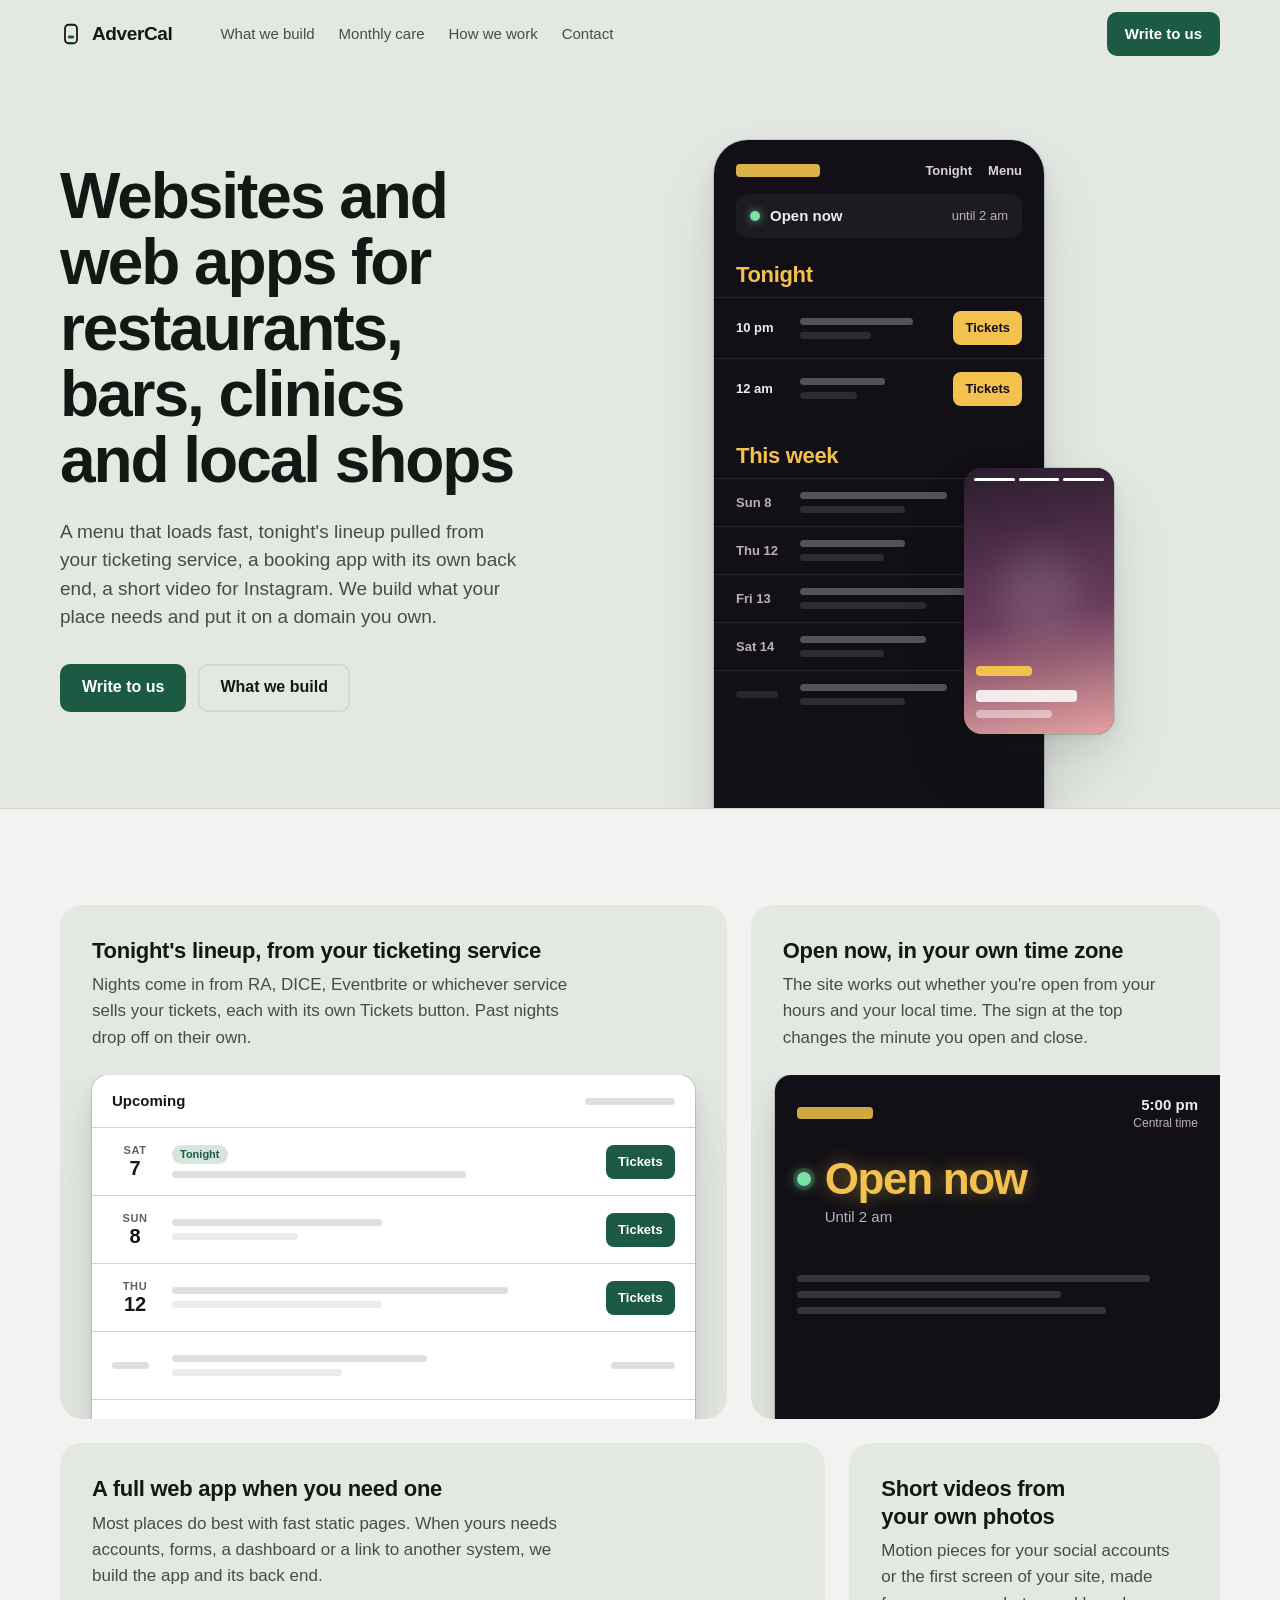
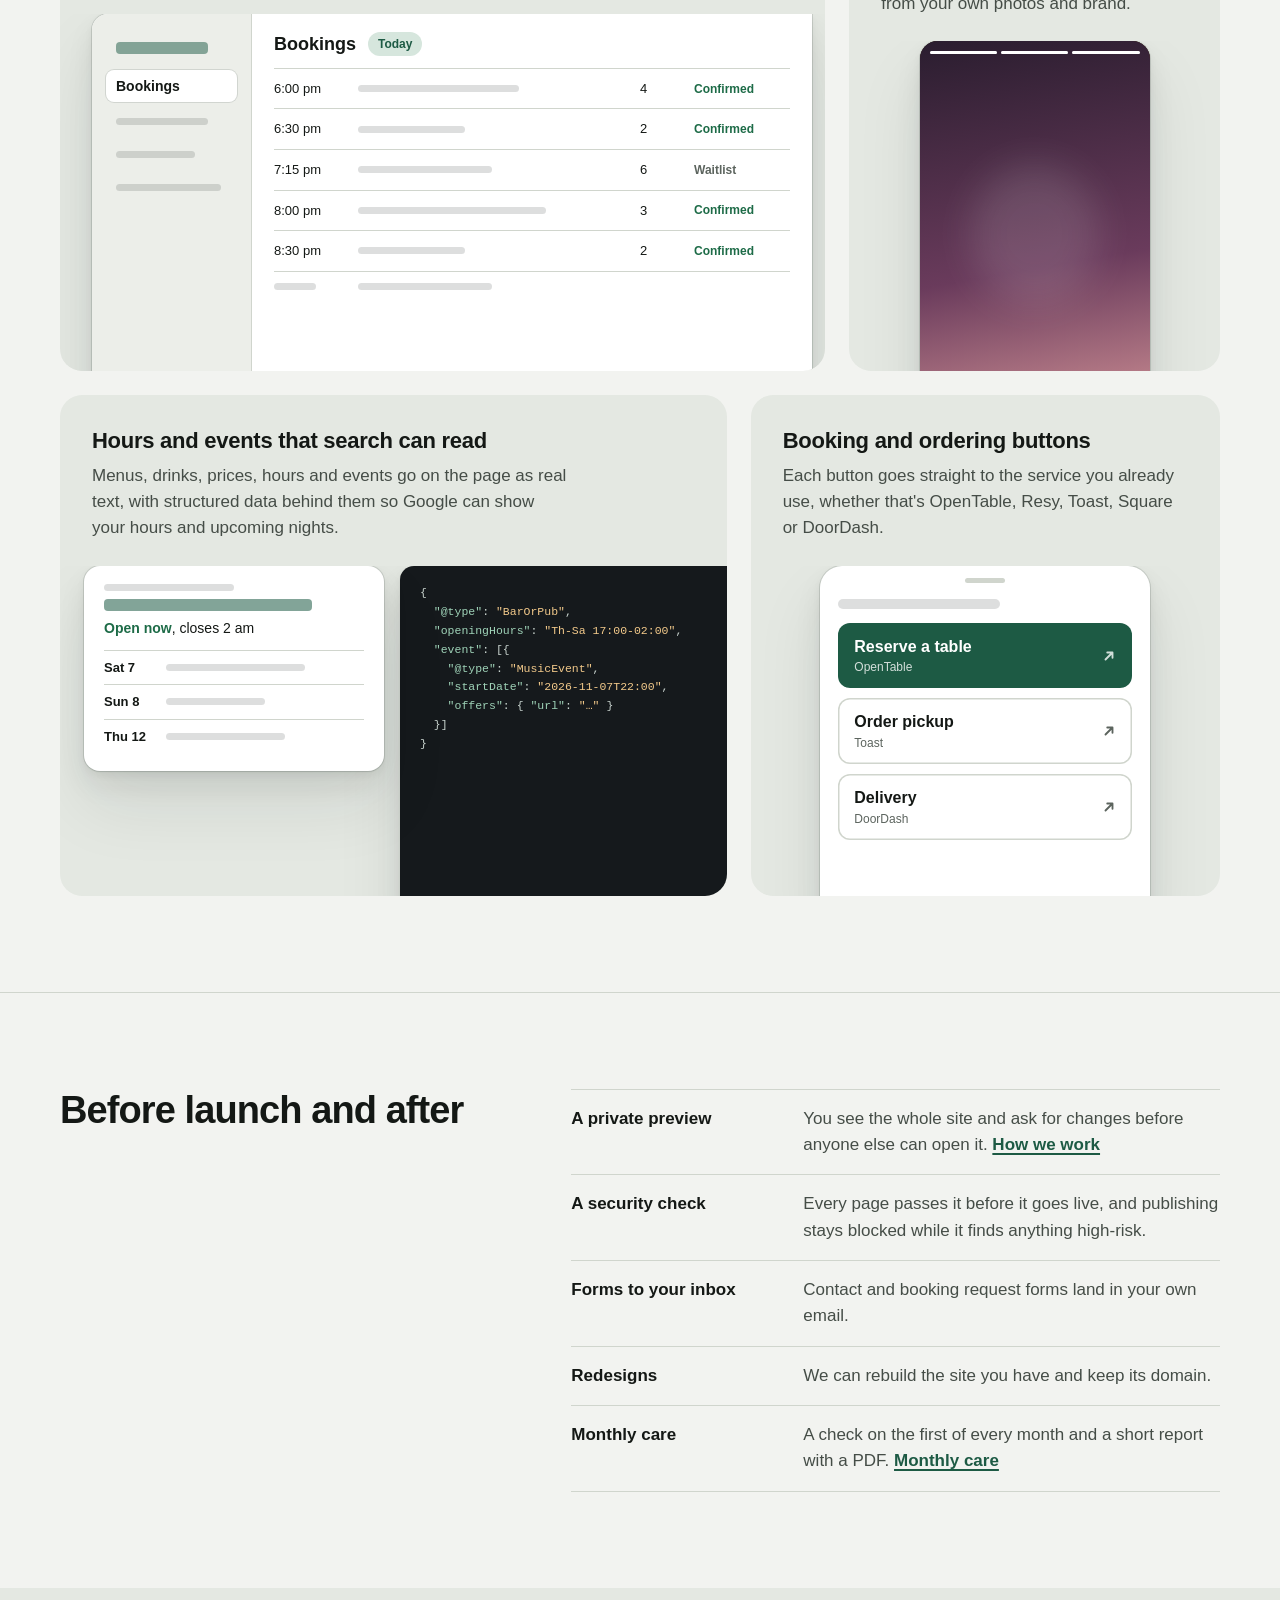
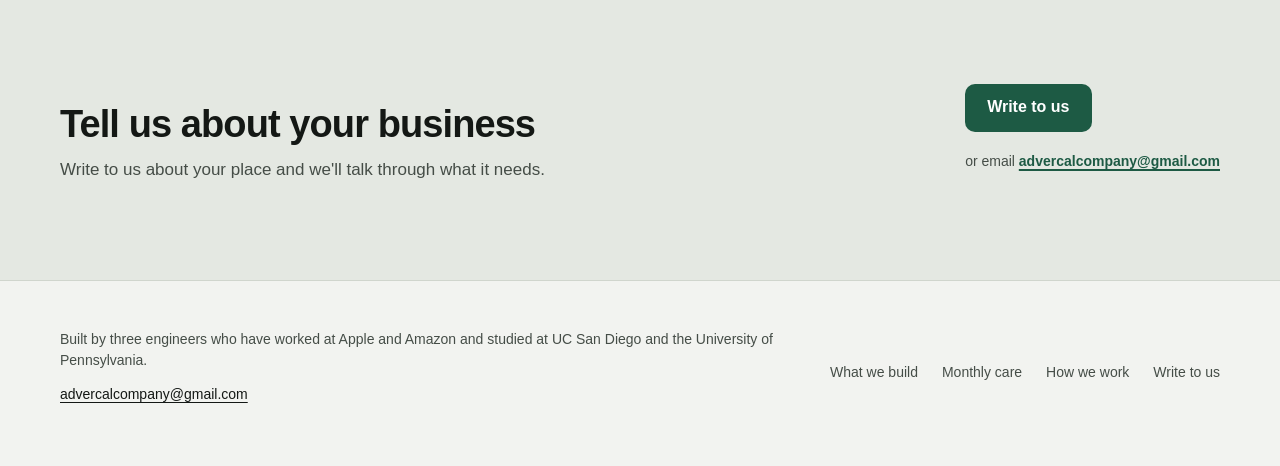
==== commit 539c5111: "One action label everywhere; tiles play as they scroll into view Write to us is now the label in the" ====
--- a/index.html
+++ b/index.html
@@ -48,7 +48,7 @@
         <h1>Websites and web apps for restau&shy;rants, bars, clinics and local shops</h1>
         <p class="lede">A menu that loads fast, tonight's lineup pulled from your ticketing service, a booking app with its own back end, a short video for Instagram. We build what your place needs and put it on a domain you own.</p>
         <div class="actions">
-          <a class="btn" href="contact.html">Tell us about your business</a>
+          <a class="btn" href="contact.html">Write to us</a>
           <a class="btn quiet" href="services.html">What we build</a>
         </div>
       </div>
@@ -217,7 +217,10 @@
         <h2>Tell us about your business</h2>
         <p>Write to us about your place and we'll talk through what it needs.</p>
       </div>
-      <a class="btn" href="contact.html">Write to us</a>
+      <div class="close-act">
+        <a class="btn" href="contact.html">Write to us</a>
+        <p>or email <a class="link" href="mailto:advercalcompany@gmail.com">advercalcompany@gmail.com</a></p>
+      </div>
     </div>
   </section>
 </main>
@@ -229,7 +232,7 @@
       <a href="services.html">What we build</a>
       <a href="care.html">Monthly care</a>
       <a href="how.html">How we work</a>
-      <a href="contact.html">Contact</a>
+      <a href="contact.html">Write to us</a>
     </nav>
   </div>
 </footer>
--- a/assets/site.css
+++ b/assets/site.css
@@ -643,18 +643,21 @@
 .vid-cap .ph { opacity: 0.85; height: 12px; }
 .vid-cap .ph.sub { opacity: 0.45; height: 8px; }
 .vid-cap .logo { width: 56px; height: 10px; background: #f2c14e; opacity: 1; margin-bottom: 6px; }
+/* The video plays once and holds its last scene, which is also the still under reduced motion */
+.vid-f.c { opacity: 1; }
+.vid-seg span + span::after { transform: scaleX(1); }
 @media (prefers-reduced-motion: no-preference) {
-  .vid-seg span::after { animation: seg 9s linear infinite; }
+  .vid-seg span::after { animation: seg 9s linear 0.6s 1 both; }
   .vid-seg span:nth-child(2)::after { animation-name: seg2; }
   .vid-seg span:nth-child(3)::after { animation-name: seg3; }
-  .vid-f.b { animation: fb 9s ease-in-out infinite; }
-  .vid-f.c { animation: fc 9s ease-in-out infinite; }
+  .vid-f.b { animation: fb 9s ease-in-out 0.6s 1 both; }
+  .vid-f.c { animation: fc 9s ease-in-out 0.6s 1 both; }
 }
 @keyframes seg { 0% { transform: scaleX(0); } 33.3%, 100% { transform: scaleX(1); } }
 @keyframes seg2 { 0%, 33.3% { transform: scaleX(0); } 66.6%, 100% { transform: scaleX(1); } }
-@keyframes seg3 { 0%, 66.6% { transform: scaleX(0); } 99.9% { transform: scaleX(1); } 100% { transform: scaleX(0); } }
+@keyframes seg3 { 0%, 66.6% { transform: scaleX(0); } 100% { transform: scaleX(1); } }
 @keyframes fb { 0%, 30% { opacity: 0; } 34%, 64% { opacity: 1; } 68%, 100% { opacity: 0; } }
-@keyframes fc { 0%, 64% { opacity: 0; } 68%, 97% { opacity: 1; } 100% { opacity: 0; } }
+@keyframes fc { 0%, 64% { opacity: 0; } 68%, 100% { opacity: 1; } }
 
 /* Home hero: a venue's site with the live line and tonight's lineup */
 .v-site { background: #121016; color: #efe9f3; }
@@ -691,3 +694,24 @@
 @media (min-width: 600px) { .mini-app { top: 300px; zoom: 1; } }
 @media (min-width: 960px) { .mini-app { right: auto; left: -16px; top: 470px; } }
 @media (max-width: 599px) { .mini-app .app-row:nth-child(4) { display: none; } }
+
+/* Where the browser supports it, the tiles below the hero play as they scroll into view
+   instead of on load, so the change happens where it can be seen. Scrolling back reverses it. */
+@supports (animation-timeline: view()) {
+  @media (prefers-reduced-motion: no-preference) {
+    .cap .sg-closed, .cap .sg-clock .t1, .cap .sg-open, .cap .sg-clock .t2,
+    .cap .cal-list, .cap .cal-row.past,
+    .cap .vid-seg span::after, .cap .vid-f.b, .cap .vid-f.c {
+      animation-duration: auto; animation-delay: 0s; animation-timeline: view();
+    }
+    .cap .sg-closed, .cap .sg-clock .t1, .cap .sg-open, .cap .sg-clock .t2 { animation-range: cover 35% cover 45%; }
+    .cap .cal-row.past { animation-range: cover 35% cover 42%; }
+    .cap .cal-list { animation-range: cover 38% cover 50%; }
+    .cap .vid-seg span::after, .cap .vid-f.b, .cap .vid-f.c { animation-range: entry 60% cover 65%; }
+  }
+}
+.close-act { display: grid; gap: var(--s2); justify-items: start; }
+.close-act p { margin: 0; font-size: var(--t-cap); color: var(--ink-2); }
+.close-act p a { display: inline-flex; align-items: center; min-height: 44px; overflow-wrap: anywhere; }
+/* clip, not hidden: a hidden overflow is a scroll container and would pin the view timelines */
+.cap, .cap-stage, .cal, .cal-win, .vid, .app { overflow: clip; }
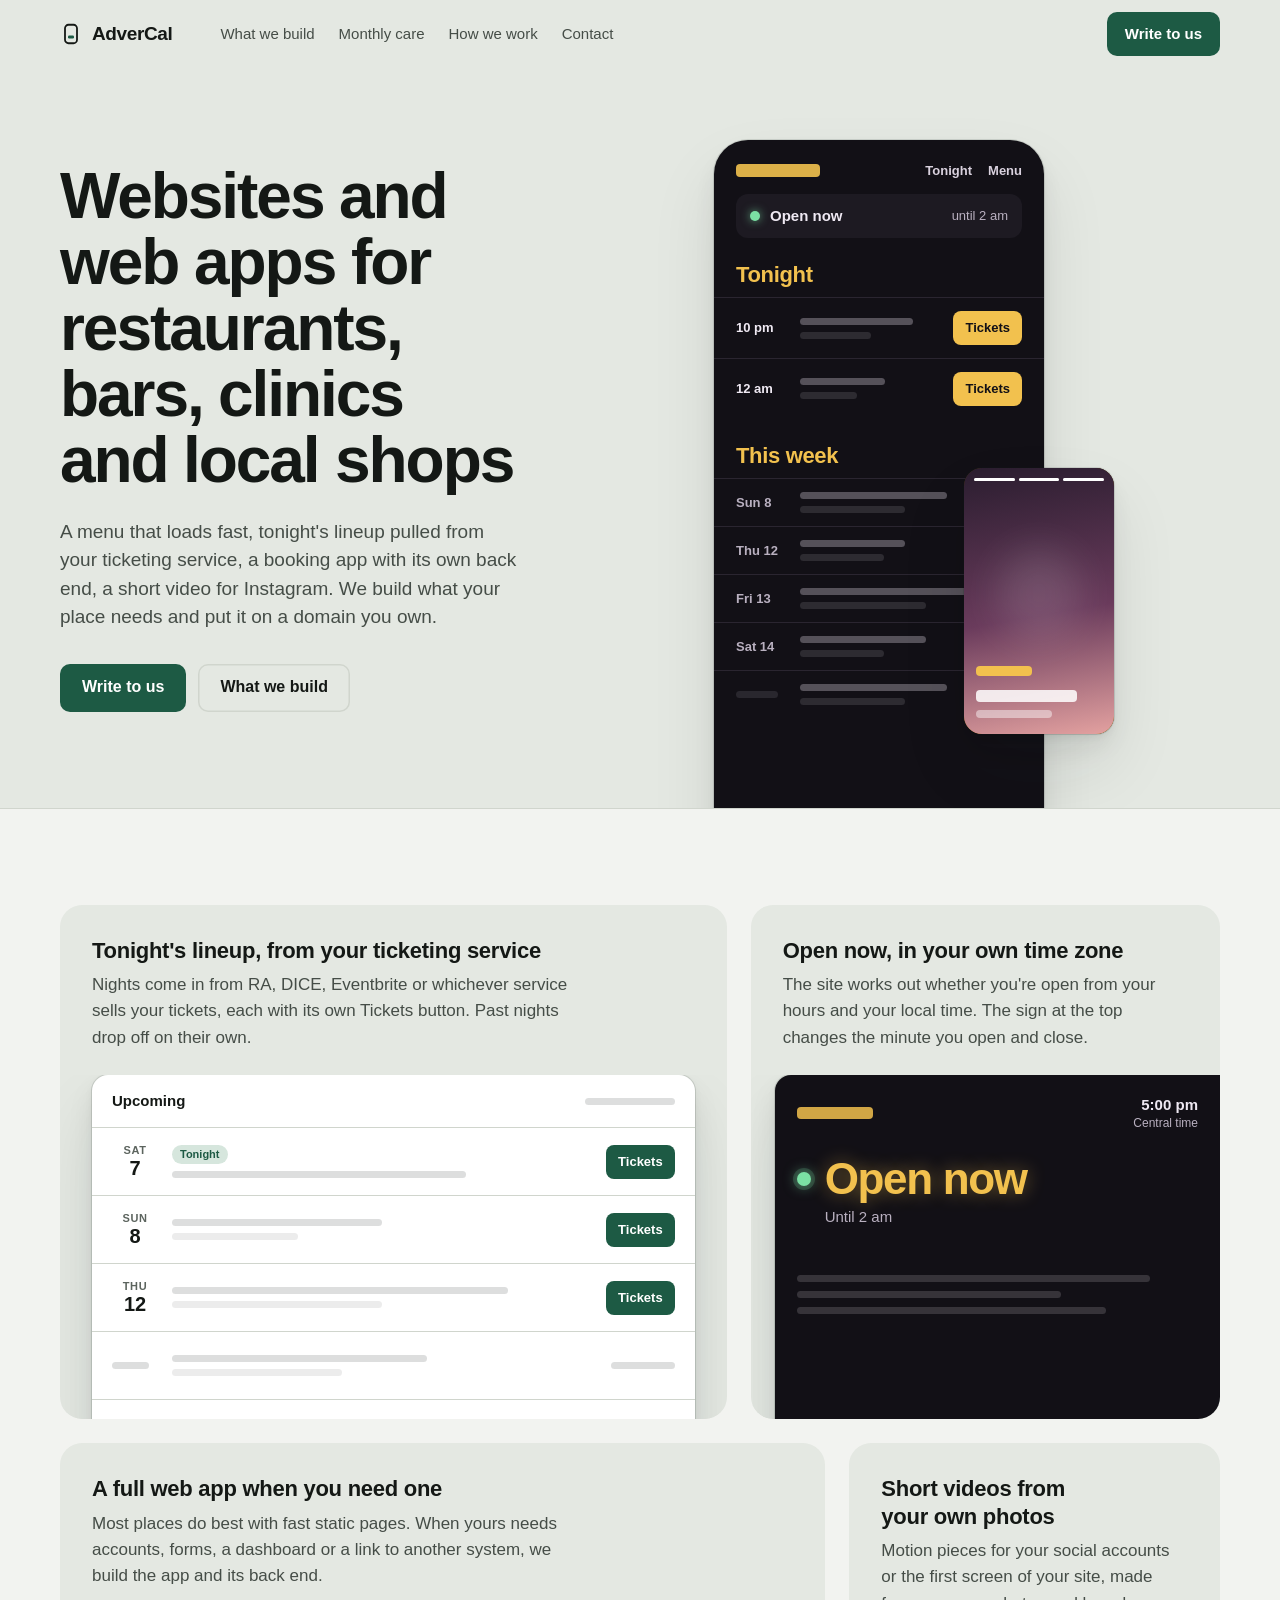
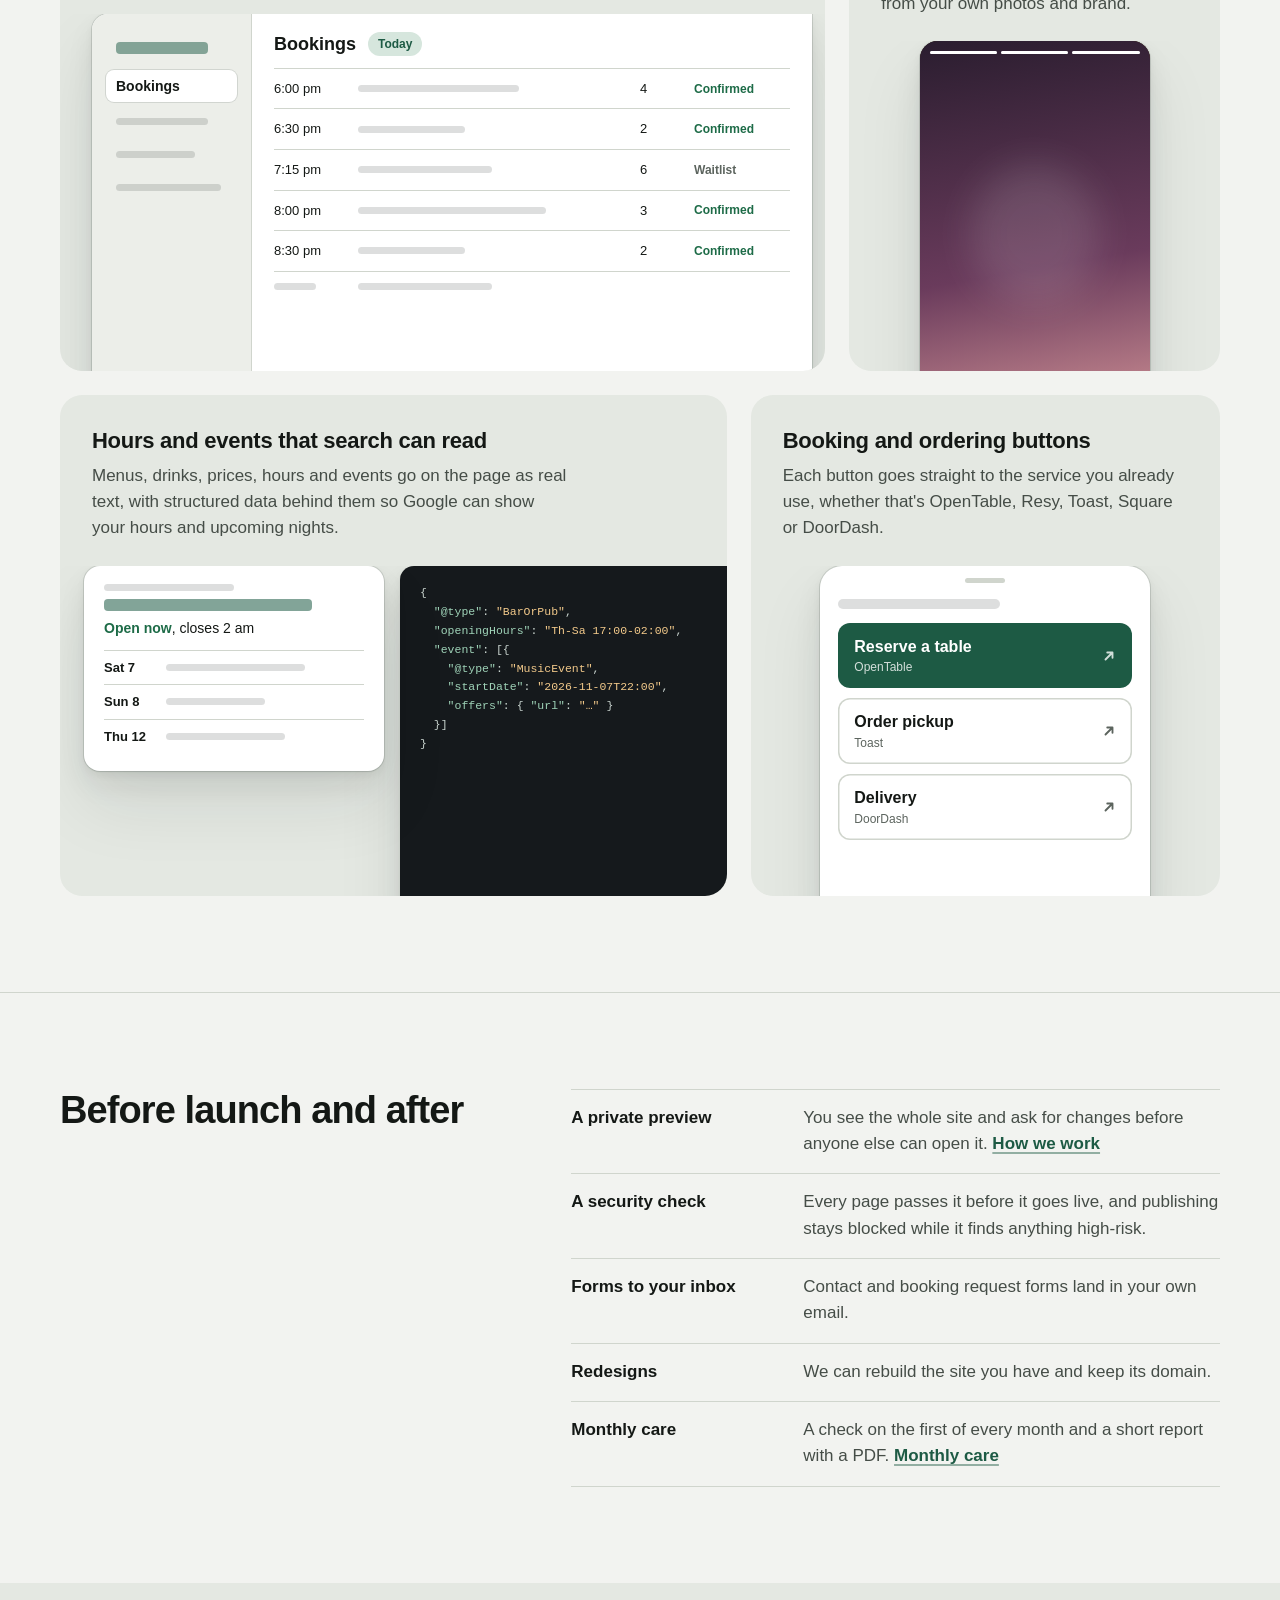
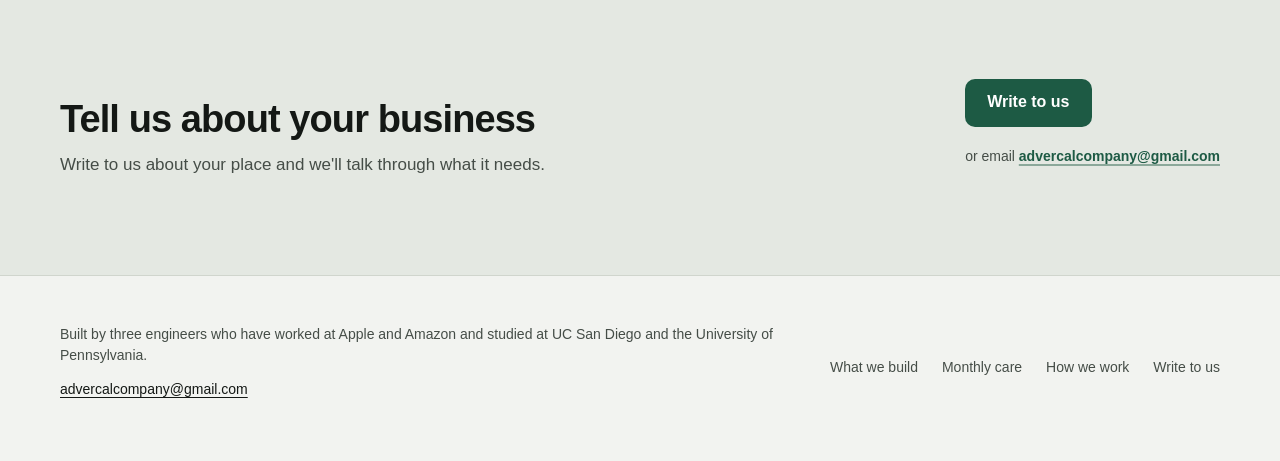
==== commit 1c52c5da: "Motion across every page of advercal.com Each page's hero headline rises word by word behind a mask," ====
--- a/index.html
+++ b/index.html
@@ -3,7 +3,7 @@
 <head>
 <meta charset="utf-8">
 <meta name="viewport" content="width=device-width, initial-scale=1">
-<meta http-equiv="Content-Security-Policy" content="default-src 'self'; script-src 'none'; style-src 'self' https://api.fontshare.com https://fonts.googleapis.com; font-src https://cdn.fontshare.com https://fonts.gstatic.com; img-src 'self' data:; connect-src 'none'; frame-src 'none'; object-src 'none'; base-uri 'none'; form-action 'none'">
+<meta http-equiv="Content-Security-Policy" content="default-src 'self'; script-src 'self'; style-src 'self' https://api.fontshare.com https://fonts.googleapis.com; font-src https://cdn.fontshare.com https://fonts.gstatic.com; img-src 'self' data:; connect-src 'none'; frame-src 'none'; object-src 'none'; base-uri 'none'; form-action 'none'">
 <meta name="referrer" content="strict-origin-when-cross-origin">
 <title>AdverCal, websites for local businesses</title>
 <meta name="description" content="AdverCal is a web studio run by three people. Websites and web apps for restaurants, bars, clinics and local shops: live hours, lineups from ticketing services, booking buttons, back ends and short videos, on the owner's own domain.">
@@ -24,6 +24,7 @@
 <link rel="stylesheet" href="https://api.fontshare.com/v2/css?f[]=switzer@400,500,600,700&amp;f[]=zodiak@400&amp;display=swap">
 <link rel="stylesheet" href="https://fonts.googleapis.com/css2?family=JetBrains+Mono:wght@400&amp;display=swap">
 <link rel="stylesheet" href="assets/site.css">
+<script src="assets/motion.js" defer></script>
 </head>
 <body>
 <a class="skip" href="#main">Skip to content</a>
@@ -45,7 +46,7 @@
   <section class="hero">
     <div class="wrap">
       <div class="hero-copy">
-        <h1>Websites and web apps for restau&shy;rants, bars, clinics and local shops</h1>
+        <h1 class="kin load" aria-label="Websites and web apps for restaurants, bars, clinics and local shops"><span class="wd" aria-hidden="true"><span>Websites</span></span> <span class="wd" aria-hidden="true"><span>and</span></span> <span class="wd" aria-hidden="true"><span>web</span></span> <span class="wd" aria-hidden="true"><span>apps</span></span> <span class="wd" aria-hidden="true"><span>for</span></span> <span class="wd" aria-hidden="true"><span>restau&shy;rants,</span></span> <span class="wd" aria-hidden="true"><span>bars,</span></span> <span class="wd" aria-hidden="true"><span>clinics</span></span> <span class="wd" aria-hidden="true"><span>and</span></span> <span class="wd" aria-hidden="true"><span>local</span></span> <span class="wd" aria-hidden="true"><span>shops</span></span></h1>
         <p class="lede">A menu that loads fast, tonight's lineup pulled from your ticketing service, a booking app with its own back end, a short video for Instagram. We build what your place needs and put it on a domain you own.</p>
         <div class="actions">
           <a class="btn" href="contact.html">Write to us</a>
--- a/assets/site.css
+++ b/assets/site.css
@@ -1,4 +1,14 @@
 /* AdverCal, direction B: the site leads with what an owner receives, drawn as shown UI. */
+
+/* Fallback faces shaped to Switzer's measure (widths measured in Chrome on the site's own text, ss01 included), so text
+   keeps its line breaks when Switzer swaps in and the page does not shift. Helvetica Neue where the device has
+   it, Arial elsewhere; each weight band is matched to the nearest real weight. */
+@font-face { font-family: "Switzer Fallback"; src: local("Helvetica Neue"), local("HelveticaNeue"); font-weight: 100 449; size-adjust: 99.0%; ascent-override: 99.0%; descent-override: 25.3%; line-gap-override: 0%; }
+@font-face { font-family: "Switzer Fallback"; src: local("Helvetica Neue Medium"), local("HelveticaNeue-Medium"); font-weight: 450 549; size-adjust: 99.2%; ascent-override: 98.8%; descent-override: 25.2%; line-gap-override: 0%; }
+@font-face { font-family: "Switzer Fallback"; src: local("Helvetica Neue Bold"), local("HelveticaNeue-Bold"); font-weight: 550 900; size-adjust: 97.6%; ascent-override: 100.4%; descent-override: 25.6%; line-gap-override: 0%; }
+@font-face { font-family: "Switzer Arial"; src: local("Arial"), local("ArialMT"); font-weight: 100 449; size-adjust: 100.1%; ascent-override: 97.9%; descent-override: 25.0%; line-gap-override: 0%; }
+@font-face { font-family: "Switzer Arial"; src: local("Arial"), local("ArialMT"); font-weight: 450 549; size-adjust: 104.3%; ascent-override: 94.0%; descent-override: 24.0%; line-gap-override: 0%; }
+@font-face { font-family: "Switzer Arial"; src: local("Arial Bold"), local("Arial-BoldMT"); font-weight: 550 900; size-adjust: 96.9%; ascent-override: 101.1%; descent-override: 25.8%; line-gap-override: 0%; }
 
 :root {
   color-scheme: light;
@@ -24,7 +34,7 @@
     0 14px 28px rgb(22 34 28 / 0.07),
     0 34px 68px rgb(22 34 28 / 0.09);
 
-  --font: "Switzer", "Helvetica Neue", Arial, sans-serif;
+  --font: "Switzer", "Switzer Fallback", "Switzer Arial", "Helvetica Neue", Arial, sans-serif;
   --serif: "Zodiak", Georgia, "Times New Roman", serif;
 
   --t-cap: 0.875rem;
@@ -39,6 +49,15 @@
   --r-ctl: 10px;
   --r-pane: 18px;
   --gutter: 16px;
+
+  --ease-out: cubic-bezier(0.23, 1, 0.32, 1);
+  --ease-in-out: cubic-bezier(0.77, 0, 0.175, 1);
+  --ease-expo: cubic-bezier(0.16, 1, 0.3, 1);
+  --t-press: 140ms;
+  --t-hover: 180ms;
+  --t-ui: 240ms;
+  --t-word: 640ms;
+  --t-scene: 1000ms;
 }
 
 @media (prefers-color-scheme: dark) {
@@ -715,3 +734,326 @@
 .close-act p a { display: inline-flex; align-items: center; min-height: 44px; overflow-wrap: anywhere; }
 /* clip, not hidden: a hidden overflow is a scroll container and would pin the view timelines */
 .cap, .cap-stage, .cal, .cal-win, .vid, .app { overflow: clip; }
+
+/* ---------- Motion ----------
+   Every animation runs from a start state to the plain CSS above, so reduced motion and a page without
+   JavaScript show the same still as the last frame. Hidden or moved start states live only inside
+   prefers-reduced-motion: no-preference. Scroll-linked pieces use CSS scroll timelines; where a browser has
+   none, motion.js adds .once and each piece plays once as it arrives (.play). */
+
+/* hero headline words sit in a box that clips only vertically, padded past ascenders and descenders, so a
+   word rises from below its own line without the line moving; at large text a long word may still break */
+.wd { display: inline-block; vertical-align: top; max-width: 100%; overflow: visible clip; padding-block: 0.1em 0.16em; margin-block: -0.1em -0.16em; }
+.wd > span { display: inline-block; max-width: 100%; overflow-wrap: anywhere; transform-origin: 0 100%; }
+
+/* rules that draw themselves: the line above each fact and each step is a zero-height border, which forced colours keep */
+.facts > div, .steps li { position: relative; border-top: 0; }
+.facts > div::before, .steps li::after { content: ""; position: absolute; left: 0; right: 0; top: 0; height: 0; border-top: 1px solid var(--line); transform-origin: 0 50%; }
+
+/* the changed row in the preview is highlighted by a fill that can sweep in */
+.pv-hours .changed { background: none; position: relative; isolation: isolate; }
+.pv-hours .changed::before { content: ""; position: absolute; inset: 0; z-index: -1; border-radius: 6px; background: var(--accent-soft); transform-origin: 0 50%; }
+
+/* frames clip instead of hiding, so they never become scroll containers that would pin the timelines */
+.hero, .tile, .phone, .pane, .vid-seg span { overflow: clip; }
+.stage { perspective: 1400px; }
+
+/* ---------- Controls: hover and press ---------- */
+.btn { transition: background-color var(--t-hover) ease, box-shadow var(--t-hover) ease, transform var(--t-press) var(--ease-out); }
+.btn:active { transform: scale(0.97); }
+.nav a { position: relative; transition: color var(--t-hover) ease; }
+.nav a[aria-current="page"] { text-decoration: none; }
+.nav a::after { content: ""; position: absolute; left: 0; right: 0; bottom: 8px; height: 2px; border-radius: 1px; background: var(--accent); transform: scaleX(0); transform-origin: 0 50%; transition: transform var(--t-ui) var(--ease-out); }
+.nav a[aria-current="page"]::after { transform: none; }
+.link, .foot a { transition: color var(--t-hover) ease, text-decoration-color var(--t-hover) ease; }
+.mark .dot { transform-box: fill-box; transform-origin: 50% 50%; transition: transform var(--t-ui) var(--ease-out); }
+.mark:active .dot { transform: scaleX(0.7); }
+.choice span { transition: background-color var(--t-hover) ease, box-shadow var(--t-hover) ease, transform var(--t-press) var(--ease-out); }
+.choice:active span { transform: scale(0.96); }
+@media (hover: hover) and (pointer: fine) {
+  .nav a:hover::after { transform: none; }
+  .btn.quiet:hover { box-shadow: inset 0 0 0 1.5px var(--ink-3); }
+  .link { text-decoration-color: color-mix(in srgb, currentColor 45%, transparent); }
+  .link:hover { text-decoration-color: currentColor; }
+  .mark:hover .dot { transform: translateY(-2px); }
+  .choice:hover input:not(:checked) + span { box-shadow: inset 0 0 0 1.5px var(--ink-3); }
+}
+@media (forced-colors: active) { .nav a::after { background: CanvasText; } }
+
+@media (prefers-reduced-motion: no-preference) {
+  /* ---------- First screen, on load ---------- */
+  .kin.load .wd > span { animation: word-up var(--t-word) var(--ease-expo) both; }
+  .kin.load .wd:nth-child(1) > span { animation-delay: 20ms; }
+  .kin.load .wd:nth-child(2) > span { animation-delay: 54ms; }
+  .kin.load .wd:nth-child(3) > span { animation-delay: 88ms; }
+  .kin.load .wd:nth-child(4) > span { animation-delay: 122ms; }
+  .kin.load .wd:nth-child(5) > span { animation-delay: 156ms; }
+  .kin.load .wd:nth-child(6) > span { animation-delay: 190ms; }
+  .kin.load .wd:nth-child(7) > span { animation-delay: 224ms; }
+  .kin.load .wd:nth-child(8) > span { animation-delay: 258ms; }
+  .kin.load .wd:nth-child(9) > span { animation-delay: 292ms; }
+  .kin.load .wd:nth-child(10) > span { animation-delay: 326ms; }
+  .kin.load .wd:nth-child(11) > span { animation-delay: 360ms; }
+  .kin.load .wd:nth-child(12) > span { animation-delay: 394ms; }
+  .kin.load .wd:nth-child(13) > span { animation-delay: 428ms; }
+  .kin.load .wd:nth-child(14) > span { animation-delay: 462ms; }
+  .hero-copy .lede, .compose-intro .lede { animation: lift 800ms var(--ease-expo) 140ms both; }
+  .hero-copy .actions, .compose-intro .alt, .thanks .btn { animation: arrive 560ms var(--ease-out) 320ms both; }
+  .stage > .phone, .stage > .pane { animation: obj-in var(--t-scene) var(--ease-expo) 60ms both; }
+  .st-care > .pane { animation: mail-in 820ms var(--ease-expo) 60ms both; }
+  .st-care > .pdf { transform-origin: 0 0; }
+  .st-how .msg { transform-origin: 0 100%; }
+  .st-how .msg.ours { transform-origin: 100% 100%; }
+  .st-home > .vid { animation: side-in 900ms var(--ease-expo) 480ms both; }
+  .st-home .v-live { animation: fade-on 600ms var(--ease-out) 620ms both; }
+  .st-home .v-live i { animation: dot-on 420ms var(--ease-out) 760ms both; }
+  .st-home .v-h + .v-row { animation: drop 560ms var(--ease-out) 820ms both; }
+  .st-home .v-h + .v-row + .v-row { animation: drop 560ms var(--ease-out) 900ms both; }
+  .st-home .v-h + .v-row .v-btn { animation: pop 420ms var(--ease-out) 1000ms both; }
+  .st-home .v-h + .v-row + .v-row .v-btn { animation: pop 420ms var(--ease-out) 1080ms both; }
+  .st-home .v-week .v-row:nth-child(2) { animation: drop 520ms var(--ease-out) 1160ms both; }
+  .st-home .v-week .v-row:nth-child(3) { animation: drop 520ms var(--ease-out) 1230ms both; }
+  .st-home .v-week .v-row:nth-child(4) { animation: drop 520ms var(--ease-out) 1300ms both; }
+  .st-home .v-week .v-row:nth-child(5) { animation: drop 520ms var(--ease-out) 1370ms both; }
+  .st-home .v-week .v-row:nth-child(6) { animation: drop 520ms var(--ease-out) 1440ms both; }
+  .st-sites .c-lead .ph:nth-child(1) { animation: grow 700ms var(--ease-expo) 360ms both; }
+  .st-sites .c-lead .ph:nth-child(2) { animation: grow 700ms var(--ease-expo) 430ms both; }
+  .st-sites .c-lead .ph:nth-child(3) { animation: grow 700ms var(--ease-expo) 500ms both; }
+  .st-sites .c-lead .ph:nth-child(4) { animation: grow 700ms var(--ease-expo) 570ms both; }
+  .st-sites .c-card div:nth-of-type(1) { animation: drop 520ms var(--ease-out) 560ms both; }
+  .st-sites .c-card div:nth-of-type(2) { animation: drop 520ms var(--ease-out) 630ms both; }
+  .st-sites .c-card div:nth-of-type(3) { animation: drop 520ms var(--ease-out) 700ms both; }
+  .st-sites .c-row:nth-of-type(1) { animation: arrive 520ms var(--ease-out) 640ms both; }
+  .st-sites .c-row:nth-of-type(2) { animation: arrive 520ms var(--ease-out) 690ms both; }
+  .st-sites .c-row:nth-of-type(3) { animation: arrive 520ms var(--ease-out) 740ms both; }
+  .st-sites .c-row:nth-of-type(4) { animation: arrive 520ms var(--ease-out) 790ms both; }
+  .st-sites .c-row:nth-of-type(5) { animation: arrive 520ms var(--ease-out) 840ms both; }
+  .st-sites .c-row:nth-of-type(6) { animation: arrive 520ms var(--ease-out) 890ms both; }
+  .st-sites .c-lead .c-btn { animation: press 420ms var(--ease-in-out) 1180ms both; }
+  .st-sites > .mini-app { animation: slip-out 820ms var(--ease-expo) 1380ms both; }
+  .st-sites .mini-app .app-row:nth-of-type(2) { animation: drop 480ms var(--ease-out) 1560ms both; }
+  .st-sites .mini-app .app-row:nth-of-type(3) { animation: drop 480ms var(--ease-out) 1670ms both; }
+  .st-sites .mini-app .app-row:nth-of-type(4) { animation: drop 480ms var(--ease-out) 1780ms both; }
+  .st-care .mail-body > :nth-child(1) { animation: arrive 480ms var(--ease-out) 380ms both; }
+  .st-care .mail-body > :nth-child(2) { animation: arrive 480ms var(--ease-out) 460ms both; }
+  .st-care .mail-body > :nth-child(3) { animation: arrive 480ms var(--ease-out) 540ms both; }
+  .st-care .mail-body > :nth-child(4) { animation: arrive 480ms var(--ease-out) 620ms both; }
+  .st-care .mail-body > :nth-child(5) { animation: arrive 480ms var(--ease-out) 700ms both; }
+  .st-care .mail-body > .attach { animation: pop 420ms var(--ease-out) 820ms both; }
+  .st-care > .pdf { animation: pdf-out 960ms var(--ease-expo) 980ms both; }
+  .st-care .pdf li:nth-child(1) :is(svg, .r) { animation: tick 380ms var(--ease-out) 1480ms both; }
+  .st-care .pdf li:nth-child(2) :is(svg, .r) { animation: tick 380ms var(--ease-out) 1600ms both; }
+  .st-care .pdf li:nth-child(3) :is(svg, .r) { animation: tick 380ms var(--ease-out) 1720ms both; }
+  .st-care .pdf li:nth-child(4) :is(svg, .r) { animation: tick 380ms var(--ease-out) 1840ms both; }
+  .st-care .pdf li:nth-child(5) :is(svg, .r) { animation: tick 380ms var(--ease-out) 1960ms both; }
+  .st-care .pdf li:nth-child(6) :is(svg, .r) { animation: tick 380ms var(--ease-out) 2080ms both; }
+  .st-how .msg { animation: bubble 460ms var(--ease-out) 760ms both; }
+  .st-how .msg.ours { animation: bubble 460ms var(--ease-out) 1380ms both; }
+  .st-how .pv-hours .changed::before { animation: grow 640ms var(--ease-in-out) 1800ms both; }
+
+  /* Contact: the form slides up under the headline and its questions arrive in order */
+  .form-pane { animation: lift 900ms var(--ease-expo) 120ms both; }
+  .form-pane fieldset:nth-of-type(1) { animation: arrive 520ms var(--ease-out) 260ms both; }
+  .form-pane fieldset:nth-of-type(2) { animation: arrive 520ms var(--ease-out) 340ms both; }
+  .form-pane fieldset:nth-of-type(3) { animation: arrive 520ms var(--ease-out) 420ms both; }
+  .form-pane fieldset:nth-of-type(4) { animation: arrive 520ms var(--ease-out) 500ms both; }
+  .form-send { animation: arrive 520ms var(--ease-out) 580ms both; }
+  .choice input[type="checkbox"]:checked + span::after { animation: check 220ms var(--ease-out) both; }
+  .sent:not([hidden]) { animation: arrive 560ms var(--ease-out) both; }
+
+  /* the open-now tile: the clock rolls over, Closed goes out, then the sign flickers on like a tube */
+  .sg-clock b { overflow: clip; }
+  .sg-clock .t1 { animation-name: roll-out; }
+  .sg-clock .t2 { animation-name: roll-in; }
+  .sg-open { animation-name: tube-on; animation-duration: 900ms; animation-delay: 2.6s; }
+}
+
+/* ---------- Scroll-linked, where the browser has scroll timelines ---------- */
+@supports (animation-timeline: view()) {
+  @media (prefers-reduced-motion: no-preference) {
+    .hero { view-timeline: --hero block; }
+    .facts > div, .steps li { view-timeline: --row block; }
+    .cap { view-timeline: --cap block; }
+    .tile { view-timeline: --tile block; }
+
+    /* wide screens: leaving the first screen, the drawn object tips back and sinks while its satellite rises past it */
+    @media (min-width: 768px) {
+      .stage > .phone, .stage > .pane { animation: obj-in var(--t-scene) var(--ease-expo) 60ms both, tip-back linear both; animation-timeline: auto, --hero; animation-range: normal, exit 0% exit 100%; }
+      .st-care > .pane { animation: mail-in 820ms var(--ease-expo) 60ms both, tip-back linear both; animation-timeline: auto, --hero; animation-range: normal, exit 0% exit 100%; }
+      .st-home > .vid, .st-sites > .mini-app, .st-care > .pdf, .st-how > .thread { animation-name: var(--sat-in, none), rise-past; animation-duration: var(--sat-t, 0s), auto; animation-timing-function: var(--ease-expo), linear; animation-delay: var(--sat-d, 0s), 0s; animation-fill-mode: both; animation-timeline: auto, --hero; animation-range: normal, exit 0% exit 100%; }
+    }
+    /* phones: each object's scene plays as that object comes up the screen, not on load below the fold */
+    @media (max-width: 767px) {
+      .stage > * { view-timeline: --obj block; }
+      .st-home > .vid { animation: side-in linear both; animation-timeline: --obj; animation-range: cover 4% cover 14%; }
+      .st-home .v-live { animation: fade-on linear both; animation-timeline: --obj; animation-range: cover 4% cover 14%; }
+      .st-home .v-live i { animation: dot-on linear both; animation-timeline: --obj; animation-range: cover 8.1% cover 18.1%; }
+      .st-home .v-h + .v-row { animation: drop linear both; animation-timeline: --obj; animation-range: cover 9.9% cover 19.9%; }
+      .st-home .v-h + .v-row + .v-row { animation: drop linear both; animation-timeline: --obj; animation-range: cover 12.2% cover 22.2%; }
+      .st-home .v-h + .v-row .v-btn { animation: pop linear both; animation-timeline: --obj; animation-range: cover 15.1% cover 25.1%; }
+      .st-home .v-h + .v-row + .v-row .v-btn { animation: pop linear both; animation-timeline: --obj; animation-range: cover 17.5% cover 27.5%; }
+      .st-home .v-week .v-row:nth-child(2) { animation: drop linear both; animation-timeline: --obj; animation-range: cover 19.8% cover 29.8%; }
+      .st-home .v-week .v-row:nth-child(3) { animation: drop linear both; animation-timeline: --obj; animation-range: cover 21.9% cover 31.9%; }
+      .st-home .v-week .v-row:nth-child(4) { animation: drop linear both; animation-timeline: --obj; animation-range: cover 23.9% cover 33.9%; }
+      .st-home .v-week .v-row:nth-child(5) { animation: drop linear both; animation-timeline: --obj; animation-range: cover 26% cover 36%; }
+      .st-home .v-week .v-row:nth-child(6) { animation: drop linear both; animation-timeline: --obj; animation-range: cover 28% cover 38%; }
+      .st-sites .c-lead .ph:nth-child(1) { animation: grow linear both; animation-timeline: --obj; animation-range: cover 4% cover 14%; }
+      .st-sites .c-lead .ph:nth-child(2) { animation: grow linear both; animation-timeline: --obj; animation-range: cover 6% cover 16%; }
+      .st-sites .c-lead .ph:nth-child(3) { animation: grow linear both; animation-timeline: --obj; animation-range: cover 8.1% cover 18.1%; }
+      .st-sites .c-lead .ph:nth-child(4) { animation: grow linear both; animation-timeline: --obj; animation-range: cover 10.1% cover 20.1%; }
+      .st-sites .c-card div:nth-of-type(1) { animation: drop linear both; animation-timeline: --obj; animation-range: cover 9.9% cover 19.9%; }
+      .st-sites .c-card div:nth-of-type(2) { animation: drop linear both; animation-timeline: --obj; animation-range: cover 11.9% cover 21.9%; }
+      .st-sites .c-card div:nth-of-type(3) { animation: drop linear both; animation-timeline: --obj; animation-range: cover 14% cover 24%; }
+      .st-sites .c-row:nth-of-type(1) { animation: arrive linear both; animation-timeline: --obj; animation-range: cover 12.2% cover 22.2%; }
+      .st-sites .c-row:nth-of-type(2) { animation: arrive linear both; animation-timeline: --obj; animation-range: cover 13.7% cover 23.7%; }
+      .st-sites .c-row:nth-of-type(3) { animation: arrive linear both; animation-timeline: --obj; animation-range: cover 15.1% cover 25.1%; }
+      .st-sites .c-row:nth-of-type(4) { animation: arrive linear both; animation-timeline: --obj; animation-range: cover 16.6% cover 26.6%; }
+      .st-sites .c-row:nth-of-type(5) { animation: arrive linear both; animation-timeline: --obj; animation-range: cover 18% cover 28%; }
+      .st-sites .c-row:nth-of-type(6) { animation: arrive linear both; animation-timeline: --obj; animation-range: cover 19.5% cover 29.5%; }
+      .st-sites .c-lead .c-btn { animation: press linear both; animation-timeline: --obj; animation-range: cover 28% cover 38%; }
+      .st-sites > .mini-app { animation: slip-out linear both; animation-timeline: --obj; animation-range: cover 4% cover 14%; }
+      .st-sites .mini-app .app-row:nth-of-type(2) { animation: drop linear both; animation-timeline: --obj; animation-range: cover 14.8% cover 24.8%; }
+      .st-sites .mini-app .app-row:nth-of-type(3) { animation: drop linear both; animation-timeline: --obj; animation-range: cover 21.4% cover 31.4%; }
+      .st-sites .mini-app .app-row:nth-of-type(4) { animation: drop linear both; animation-timeline: --obj; animation-range: cover 28% cover 38%; }
+      .st-care .mail-body > :nth-child(1) { animation: arrive linear both; animation-timeline: --obj; animation-range: cover 4% cover 14%; }
+      .st-care .mail-body > :nth-child(2) { animation: arrive linear both; animation-timeline: --obj; animation-range: cover 8.4% cover 18.4%; }
+      .st-care .mail-body > :nth-child(3) { animation: arrive linear both; animation-timeline: --obj; animation-range: cover 12.7% cover 22.7%; }
+      .st-care .mail-body > :nth-child(4) { animation: arrive linear both; animation-timeline: --obj; animation-range: cover 17.1% cover 27.1%; }
+      .st-care .mail-body > :nth-child(5) { animation: arrive linear both; animation-timeline: --obj; animation-range: cover 21.5% cover 31.5%; }
+      .st-care .mail-body > .attach { animation: pop linear both; animation-timeline: --obj; animation-range: cover 28% cover 38%; }
+      .st-care > .pdf { animation: pdf-out linear both; animation-timeline: --obj; animation-range: cover 4% cover 14%; }
+      .st-care .pdf li:nth-child(1) :is(svg, .r) { animation: tick linear both; animation-timeline: --obj; animation-range: cover 14.9% cover 24.9%; }
+      .st-care .pdf li:nth-child(2) :is(svg, .r) { animation: tick linear both; animation-timeline: --obj; animation-range: cover 17.5% cover 27.5%; }
+      .st-care .pdf li:nth-child(3) :is(svg, .r) { animation: tick linear both; animation-timeline: --obj; animation-range: cover 20.1% cover 30.1%; }
+      .st-care .pdf li:nth-child(4) :is(svg, .r) { animation: tick linear both; animation-timeline: --obj; animation-range: cover 22.8% cover 32.8%; }
+      .st-care .pdf li:nth-child(5) :is(svg, .r) { animation: tick linear both; animation-timeline: --obj; animation-range: cover 25.4% cover 35.4%; }
+      .st-care .pdf li:nth-child(6) :is(svg, .r) { animation: tick linear both; animation-timeline: --obj; animation-range: cover 28% cover 38%; }
+      .st-how .msg { animation: bubble linear both; animation-timeline: --obj; animation-range: cover 4% cover 14%; }
+      .st-how .msg.ours { animation: bubble linear both; animation-timeline: --obj; animation-range: cover 28% cover 38%; }
+      .st-how .pv-hours .changed::before { animation: grow linear both; animation-timeline: --obj; animation-range: cover 4% cover 14%; }
+    }
+
+    /* Closed goes out first, then the sign flickers on */
+    .cap .sg-closed, .cap .sg-clock .t1, .cap .sg-clock .t2 { animation-range: cover 32% cover 38%; }
+    .cap .sg-open { animation-range: cover 38% cover 50%; }
+
+    /* facts and steps: the rule draws across as the row comes up */
+    .facts > div::before, .steps li::after { animation: grow linear both; animation-timeline: --row; animation-range: cover 0% cover 26%; }
+
+    /* home tiles: each object does its own thing as it scrolls in */
+    .cap-app .app-row:nth-child(2) { animation: row-in linear both; animation-timeline: --cap; animation-range: cover 6% cover 20%; }
+    .cap-app .app-row:nth-child(3) { animation: row-in linear both; animation-timeline: --cap; animation-range: cover 9% cover 23%; }
+    .cap-app .app-row:nth-child(4) { animation: row-in linear both; animation-timeline: --cap; animation-range: cover 12% cover 26%; }
+    .cap-app .app-row:nth-child(5) { animation: row-in linear both; animation-timeline: --cap; animation-range: cover 15% cover 29%; }
+    .cap-app .app-row:nth-child(6) { animation: row-in linear both; animation-timeline: --cap; animation-range: cover 18% cover 32%; }
+    .cap-app .app-row:nth-child(7) { animation: row-in linear both; animation-timeline: --cap; animation-range: cover 21% cover 35%; }
+    .cap-video .vid { animation: vid-open linear both; animation-timeline: --cap; animation-range: cover 0% cover 28%; }
+    .cap-search .srp { animation: lift linear both; animation-timeline: --cap; animation-range: cover 2% cover 24%; }
+    .cap-search .code { animation: code-in linear both; animation-timeline: --cap; animation-range: cover 12% cover 40%; }
+    .cap-book .sheet { animation: sheet-up linear both; animation-timeline: --cap; animation-range: cover 0% cover 26%; }
+    .cap-book .act:nth-of-type(3) { animation: arrive linear both, press-s linear both; animation-timeline: --cap, --cap; animation-range: cover 12% cover 24%, cover 40% cover 48%; }
+    .cap-book .act:nth-of-type(4) { animation: arrive linear both; animation-timeline: --cap; animation-range: cover 16% cover 28%; }
+    .cap-book .act:nth-of-type(5) { animation: arrive linear both; animation-timeline: --cap; animation-range: cover 20% cover 32%; }
+
+    /* kinds of site: the client's page scrolls inside its frame, then its button is pressed */
+    .tile > .phone, .tile > .pane { animation: tile-scroll linear both; animation-timeline: --tile; animation-range: cover 0% cover 50%; }
+    .tile .r-item, .tile .s-row, .tile .b-row { animation: set-in linear both; animation-timeline: --tile; animation-range: cover 8% cover 30%; }
+    .tile :is(.r-item, .s-row, .b-row):nth-of-type(1) { animation-range: cover 6% cover 20%; }
+    .tile :is(.r-item, .s-row, .b-row):nth-of-type(2) { animation-range: cover 8.4% cover 22.4%; }
+    .tile :is(.r-item, .s-row, .b-row):nth-of-type(3) { animation-range: cover 10.8% cover 24.8%; }
+    .tile :is(.r-item, .s-row, .b-row):nth-of-type(4) { animation-range: cover 13.2% cover 27.2%; }
+    .tile :is(.r-item, .s-row, .b-row):nth-of-type(5) { animation-range: cover 15.6% cover 29.6%; }
+    .tile :is(.r-item, .s-row, .b-row):nth-of-type(6) { animation-range: cover 18% cover 32%; }
+    .tile :is(.r-item, .s-row, .b-row):nth-of-type(7) { animation-range: cover 20.4% cover 34.4%; }
+    .tile :is(.r-item, .s-row, .b-row):nth-of-type(8) { animation-range: cover 22.8% cover 36.8%; }
+    .tile :is(.r-item, .s-row, .b-row):nth-of-type(9) { animation-range: cover 25.2% cover 39.2%; }
+    .tile :is(.r-item, .s-row, .b-row):nth-of-type(10) { animation-range: cover 27.6% cover 41.6%; }
+    .tile .c-card { animation: side-in linear both; animation-timeline: --tile; animation-range: cover 6% cover 30%; }
+    .tile .b-btn { animation: fade-on linear both; animation-timeline: --tile; animation-range: cover 22% cover 36%; }
+    .tile :is(.r-chip, .c-btn.big, .s-btn) { animation: press-s linear both; animation-timeline: --tile; animation-range: cover 38% cover 48%; }
+  }
+}
+
+/* ---------- Once, where there are no scroll timelines (motion.js adds .once and .play) ---------- */
+@supports not (animation-timeline: view()) {
+  @media (prefers-reduced-motion: no-preference) {
+    @media (max-width: 767px) {
+      .once .stage > :not(.phone, .pane), .once .stage :is(.phone, .pane) *, .once .stage :is(.phone, .pane) *::before { animation-play-state: paused; }
+    }
+    .once .facts > div::before, .once .steps li::after { animation: grow 800ms var(--ease-in-out) both paused; }
+    .once .cap-app .app-row:nth-child(2) { animation: row-in 560ms var(--ease-out) 0ms both paused; }
+    .once .cap-app .app-row:nth-child(3) { animation: row-in 560ms var(--ease-out) 80ms both paused; }
+    .once .cap-app .app-row:nth-child(4) { animation: row-in 560ms var(--ease-out) 160ms both paused; }
+    .once .cap-app .app-row:nth-child(5) { animation: row-in 560ms var(--ease-out) 240ms both paused; }
+    .once .cap-app .app-row:nth-child(6) { animation: row-in 560ms var(--ease-out) 320ms both paused; }
+    .once .cap-app .app-row:nth-child(7) { animation: row-in 560ms var(--ease-out) 400ms both paused; }
+    .once .cap-video .vid { animation: vid-open 900ms var(--ease-expo) both paused; }
+    .once .cap-search .srp { animation: lift 800ms var(--ease-expo) both paused; }
+    .once .cap-search .code { animation: code-in 1100ms var(--ease-in-out) 200ms both paused; }
+    .once .cap-book .sheet { animation: sheet-up 800ms var(--ease-expo) both paused; }
+    .once .cap-book .act:nth-of-type(3) { animation: arrive 520ms var(--ease-out) 200ms both paused, press-s 420ms var(--ease-in-out) 1000ms both paused; }
+    .once .cap-book .act:nth-of-type(4) { animation: arrive 520ms var(--ease-out) 280ms both paused; }
+    .once .cap-book .act:nth-of-type(5) { animation: arrive 520ms var(--ease-out) 360ms both paused; }
+    .once .cap :is(.sg-closed, .sg-clock .t1, .sg-open, .sg-clock .t2, .cal-list, .cal-row.past) { animation-play-state: paused; animation-delay: 700ms; }
+    .once .cap .cal-list { animation-delay: 900ms; }
+    .once .cap .sg-open { animation-delay: 1100ms; }
+    .once .tile > :is(.phone, .pane) { animation: tile-scroll 1100ms var(--ease-expo) both paused; }
+    .once .tile :is(.r-item, .s-row, .b-row) { animation: set-in 520ms var(--ease-out) both paused; }
+    .once .tile :is(.r-item, .s-row, .b-row):nth-of-type(1) { animation-delay: 120ms; }
+    .once .tile :is(.r-item, .s-row, .b-row):nth-of-type(2) { animation-delay: 180ms; }
+    .once .tile :is(.r-item, .s-row, .b-row):nth-of-type(3) { animation-delay: 240ms; }
+    .once .tile :is(.r-item, .s-row, .b-row):nth-of-type(4) { animation-delay: 300ms; }
+    .once .tile :is(.r-item, .s-row, .b-row):nth-of-type(5) { animation-delay: 360ms; }
+    .once .tile :is(.r-item, .s-row, .b-row):nth-of-type(6) { animation-delay: 420ms; }
+    .once .tile :is(.r-item, .s-row, .b-row):nth-of-type(7) { animation-delay: 480ms; }
+    .once .tile :is(.r-item, .s-row, .b-row):nth-of-type(8) { animation-delay: 540ms; }
+    .once .tile :is(.r-item, .s-row, .b-row):nth-of-type(9) { animation-delay: 600ms; }
+    .once .tile :is(.r-item, .s-row, .b-row):nth-of-type(10) { animation-delay: 660ms; }
+    .once .tile .c-card { animation: side-in 800ms var(--ease-expo) 150ms both paused; }
+    .once .tile .b-btn { animation: fade-on 600ms ease 500ms both paused; }
+    .once .tile :is(.r-chip, .c-btn.big, .s-btn) { animation: press-s 420ms var(--ease-in-out) 900ms both paused; }
+    .once .play, .once .play *, .once .play::before, .once .play::after, .once .play *::before, .once .play *::after { animation-play-state: running !important; }
+  }
+}
+
+/* satellites name their entrance so the wide-screen scroll rule can add its own timeline beside it */
+.st-home > .vid { --sat-in: side-in; --sat-t: 900ms; --sat-d: 480ms; }
+.st-sites > .mini-app { --sat-in: slip-out; --sat-t: 820ms; --sat-d: 1380ms; }
+.st-care > .pdf { --sat-in: pdf-out; --sat-t: 960ms; --sat-d: 980ms; }
+.st-how > .thread { --sat-in: none; }
+
+/* reduced motion keeps colour changes and drops every move */
+@media (prefers-reduced-motion: reduce) {
+  .btn:active, .choice:active span, .mark:hover .dot, .mark:active .dot { transform: none; }
+  .nav a::after { transition: none; }
+}
+
+@keyframes word-up { from { transform: translateY(118%) rotate(5deg); } }
+@keyframes lift { from { transform: translateY(22px); } }
+@keyframes arrive { from { opacity: 0; transform: translateY(12px); } }
+@keyframes obj-in { from { opacity: 0; transform: translateY(56px) scale(0.96); } }
+@keyframes side-in { from { opacity: 0; transform: translateX(44px) rotate(3deg); } }
+@keyframes slip-out { from { opacity: 0; transform: translate(-40px, 16px) scale(0.96); } }
+@keyframes mail-in { from { opacity: 0; transform: translateY(-36px) scale(0.98); } }
+@keyframes pdf-out { from { opacity: 0; transform: translate(-80px, -64px) scale(0.72) rotate(-6deg); } }
+@keyframes fade-on { from { opacity: 0.35; } }
+@keyframes dot-on { from { opacity: 0; transform: scale(0.8); } }
+@keyframes drop { from { opacity: 0; transform: translateY(-14px); } }
+@keyframes pop { from { opacity: 0; transform: scale(0.86); } }
+@keyframes grow { from { transform: scaleX(0); } }
+@keyframes press { 0%, 100% { transform: none; } 45% { transform: scale(0.92); } }
+@keyframes press-s { 0%, 100% { scale: 1; } 50% { scale: 0.93; } }
+@keyframes tick { from { opacity: 0; transform: scale(0.8); } }
+@keyframes bubble { from { opacity: 0; transform: translateY(12px) scale(0.9); } }
+@keyframes check { from { opacity: 0; transform: rotate(45deg) scale(0.8); } }
+@keyframes roll-out { from { opacity: 1; transform: none; } to { opacity: 0; transform: translateY(-100%); } }
+@keyframes roll-in { from { opacity: 0; transform: translateY(100%); } }
+@keyframes tube-on { 0% { opacity: 0; } 22% { opacity: 0.85; } 30% { opacity: 0.1; } 46% { opacity: 1; } 54% { opacity: 0.35; } 70%, 100% { opacity: 1; } }
+@keyframes tip-back { to { translate: 0 64px; rotate: x 9deg; scale: 0.96; } }
+@keyframes rise-past { to { translate: 0 -110px; } }
+@keyframes set-in { from { opacity: 0; transform: translateX(-14px); } }
+@keyframes row-in { from { opacity: 0; transform: translateX(32px); } }
+@keyframes vid-open { from { transform: scale(0.86) rotate(-3deg); } }
+@keyframes code-in { from { clip-path: inset(0 0 100% 0); transform: translateX(24px); } }
+@keyframes sheet-up { from { transform: translateY(46%); } }
+@keyframes tile-scroll { from { translate: 0 72px; } }
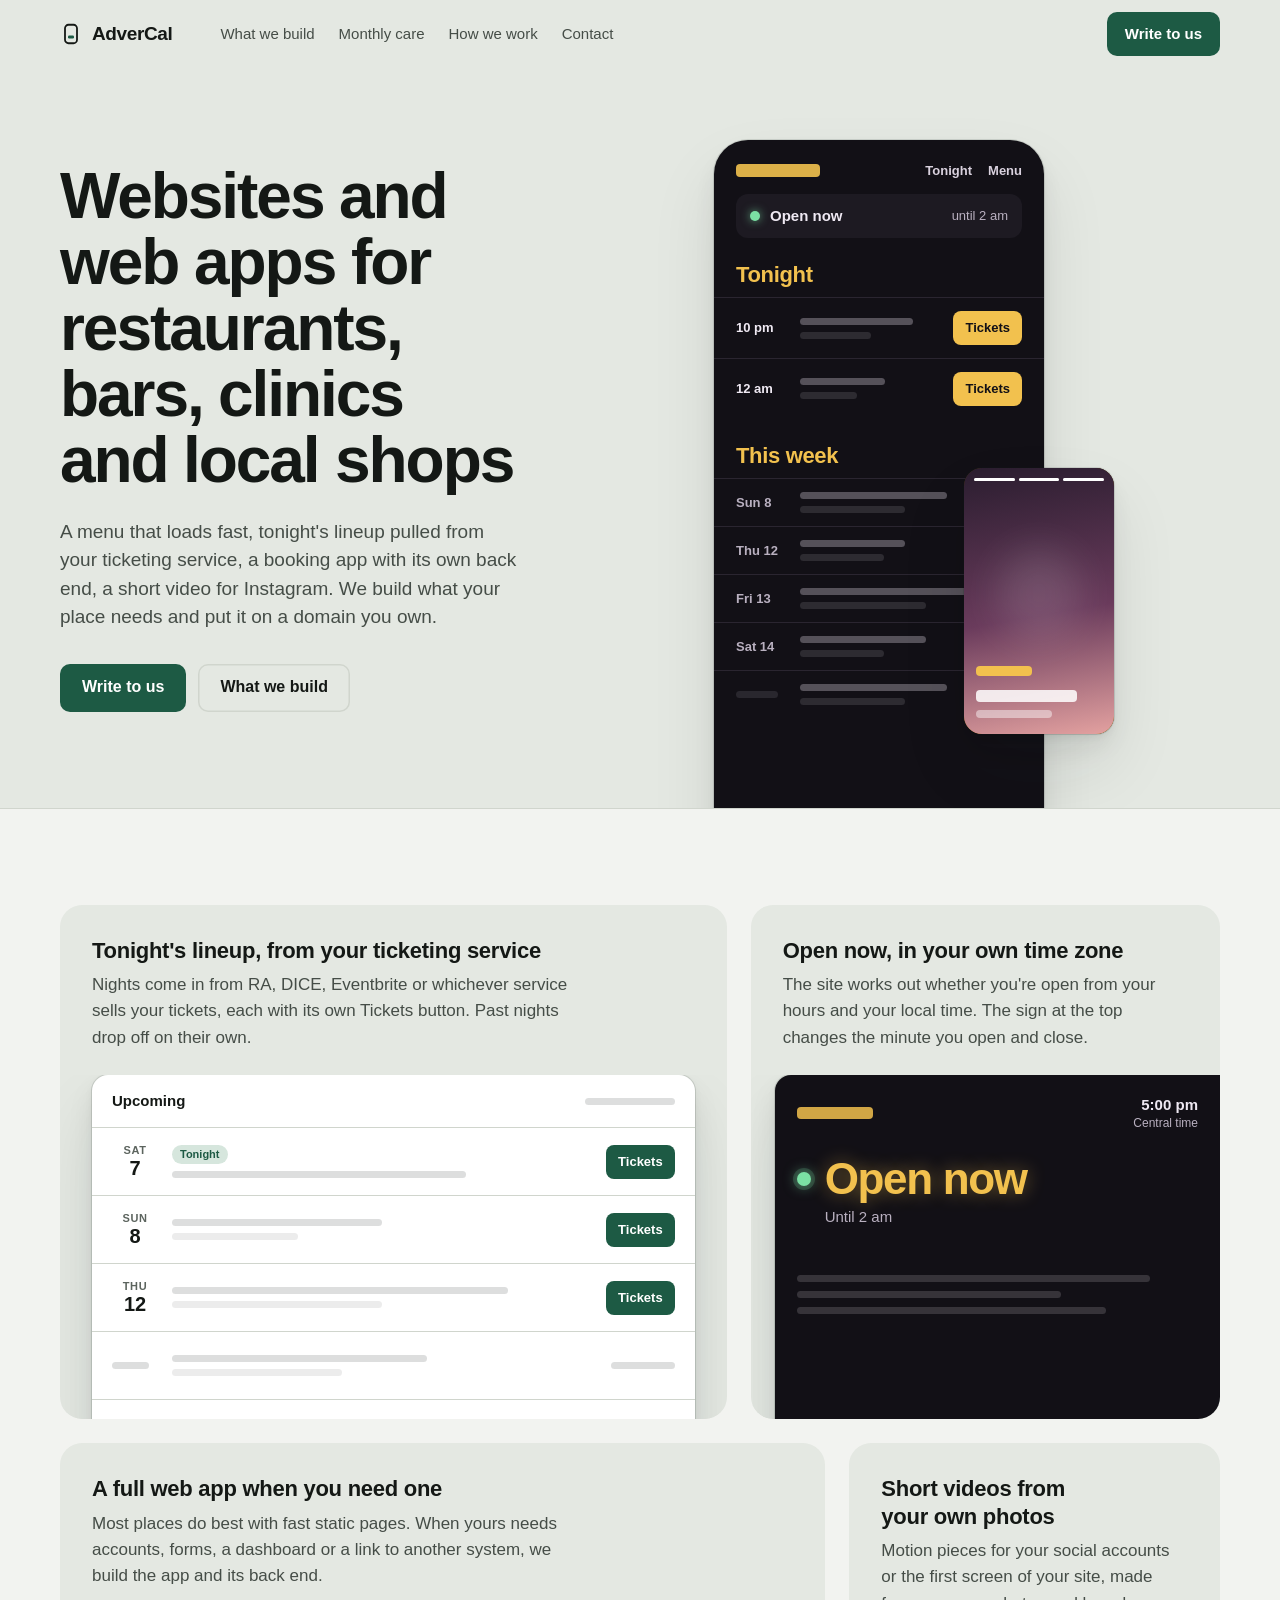
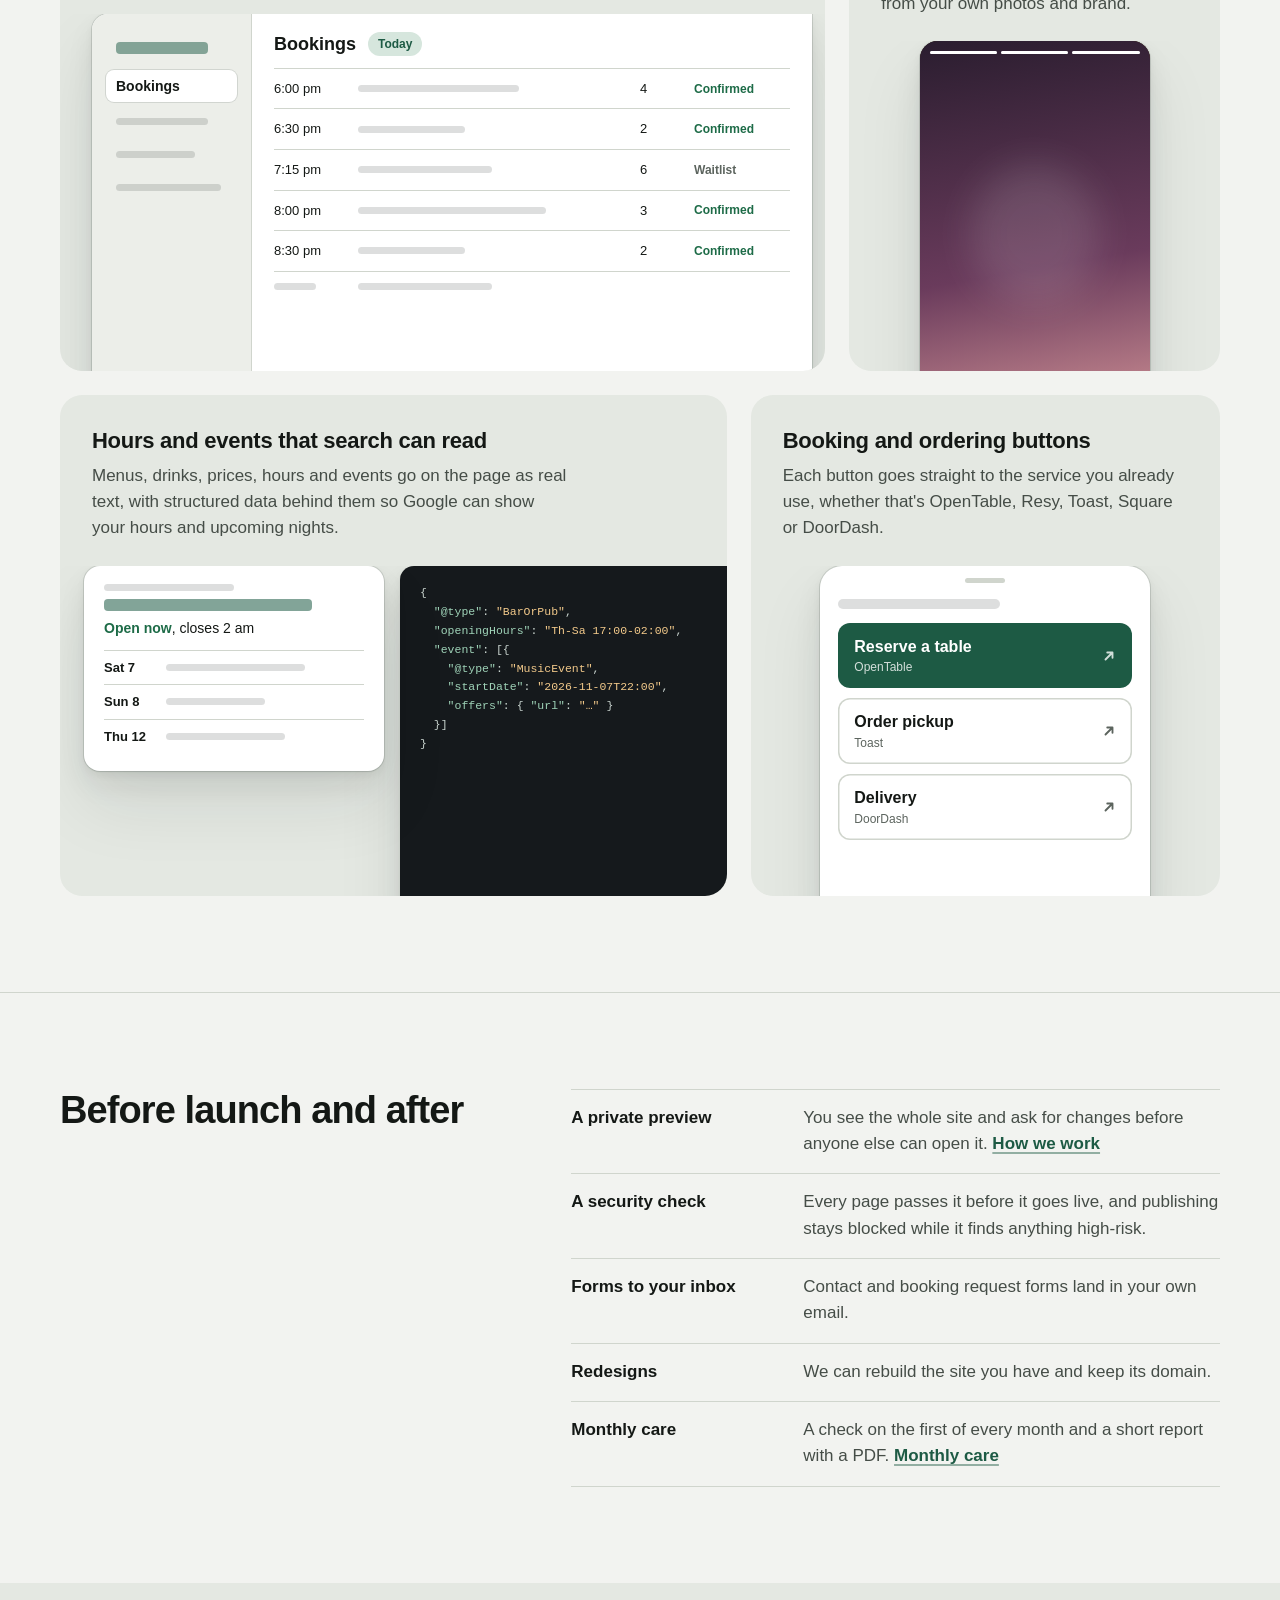
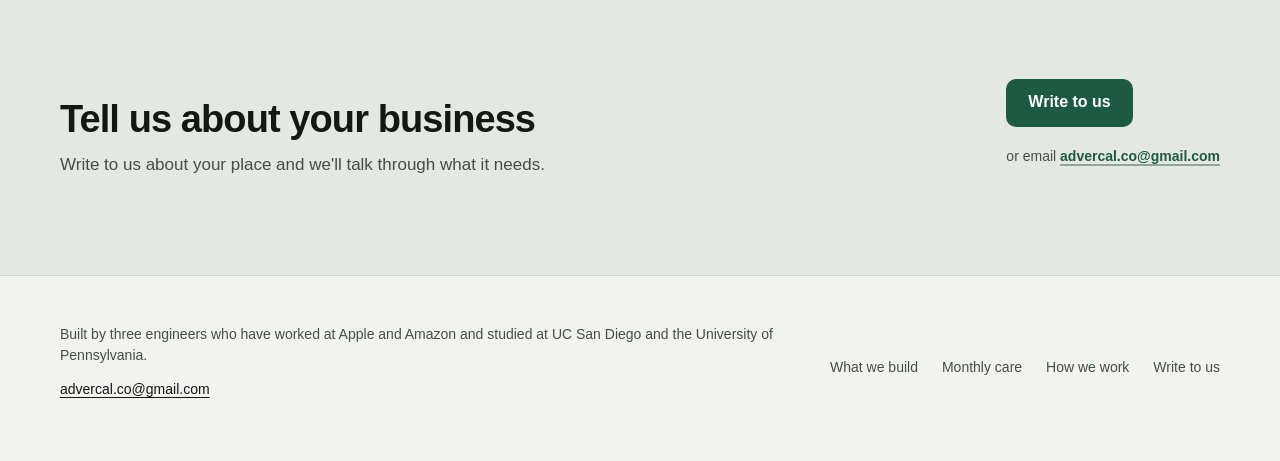
==== commit ea7d30f1: "Contact form key and the right email The contact form now posts with Sam's Web3Forms access key, so " ====
--- a/index.html
+++ b/index.html
@@ -220,7 +220,7 @@
       </div>
       <div class="close-act">
         <a class="btn" href="contact.html">Write to us</a>
-        <p>or email <a class="link" href="mailto:advercalcompany@gmail.com">advercalcompany@gmail.com</a></p>
+        <p>or email <a class="link" href="mailto:advercal.co@gmail.com">advercal.co@gmail.com</a></p>
       </div>
     </div>
   </section>
@@ -228,7 +228,7 @@
 
 <footer class="foot">
   <div class="wrap">
-    <div><p>Built by three engineers who have worked at Apple and Amazon and studied at UC San Diego and the University of Pennsylvania.</p><a class="foot-mail" href="mailto:advercalcompany@gmail.com">advercalcompany@gmail.com</a></div>
+    <div><p>Built by three engineers who have worked at Apple and Amazon and studied at UC San Diego and the University of Pennsylvania.</p><a class="foot-mail" href="mailto:advercal.co@gmail.com">advercal.co@gmail.com</a></div>
     <nav aria-label="Footer">
       <a href="services.html">What we build</a>
       <a href="care.html">Monthly care</a>
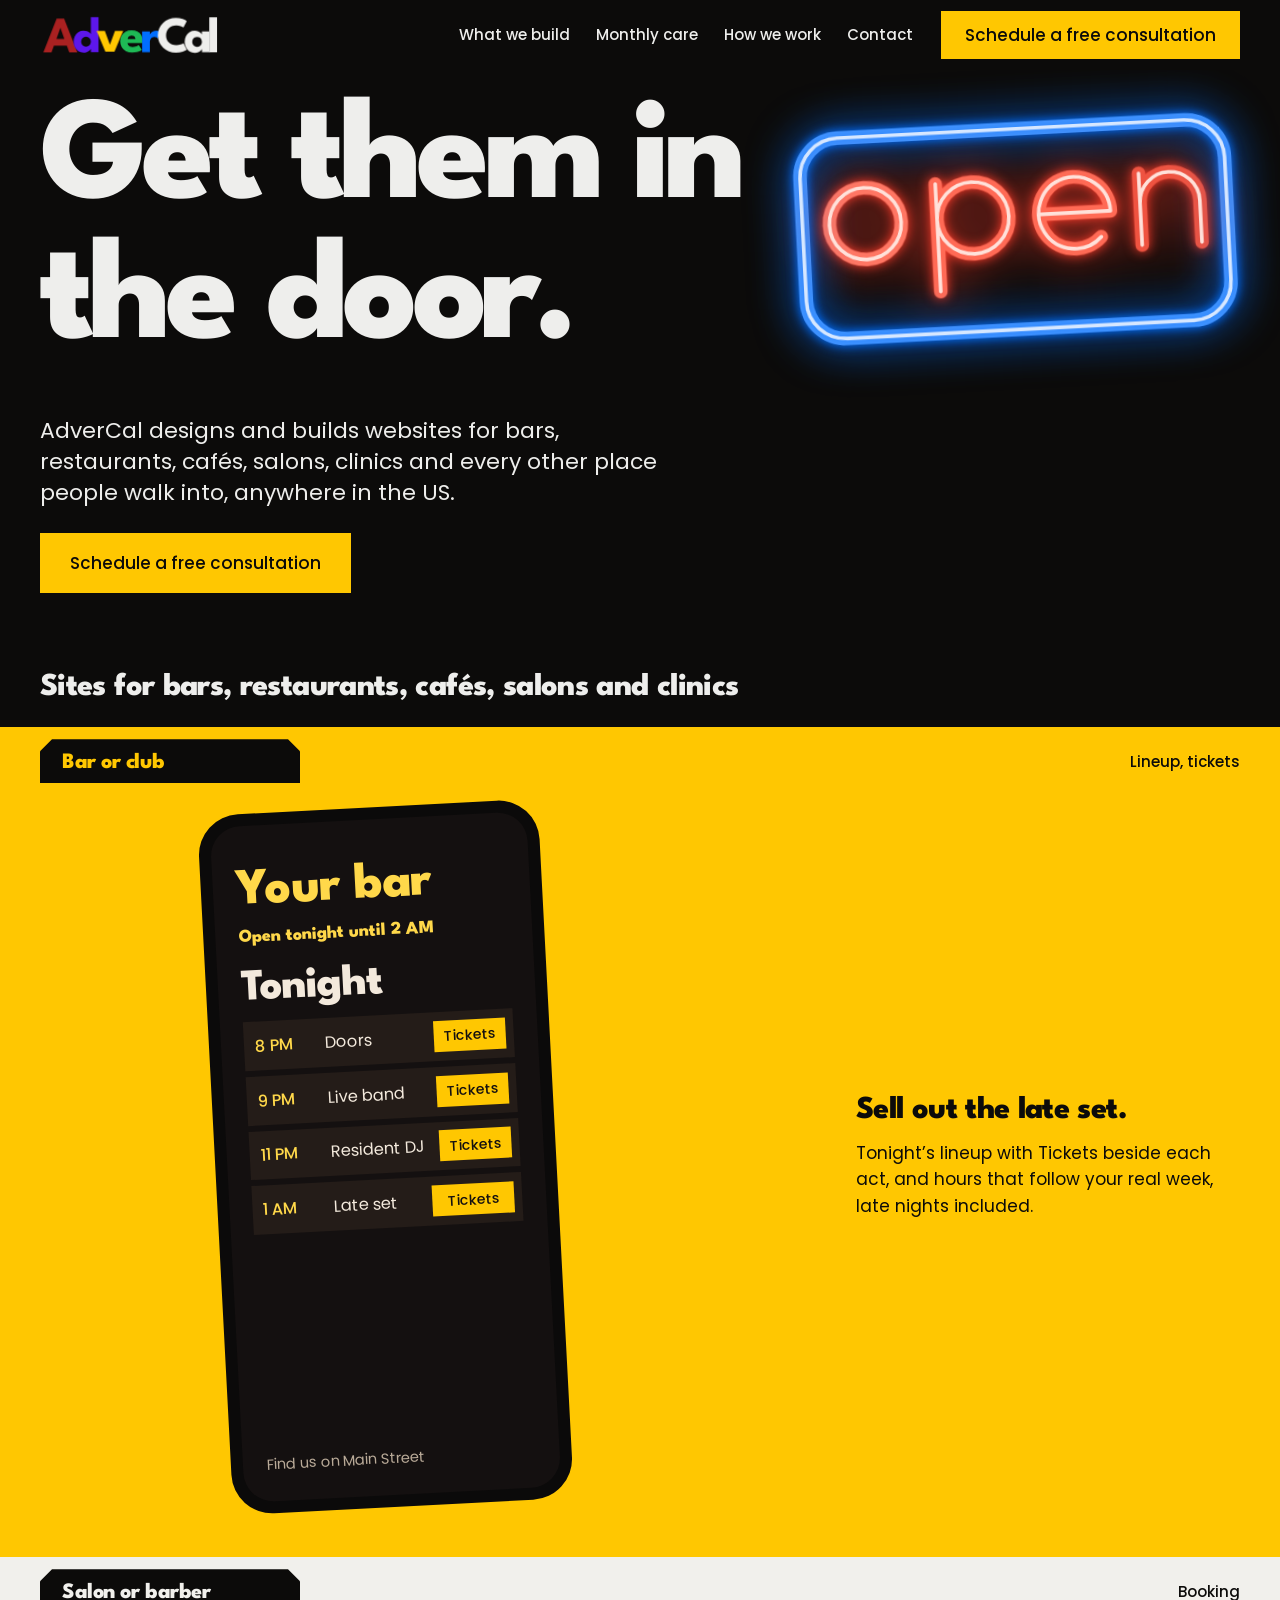
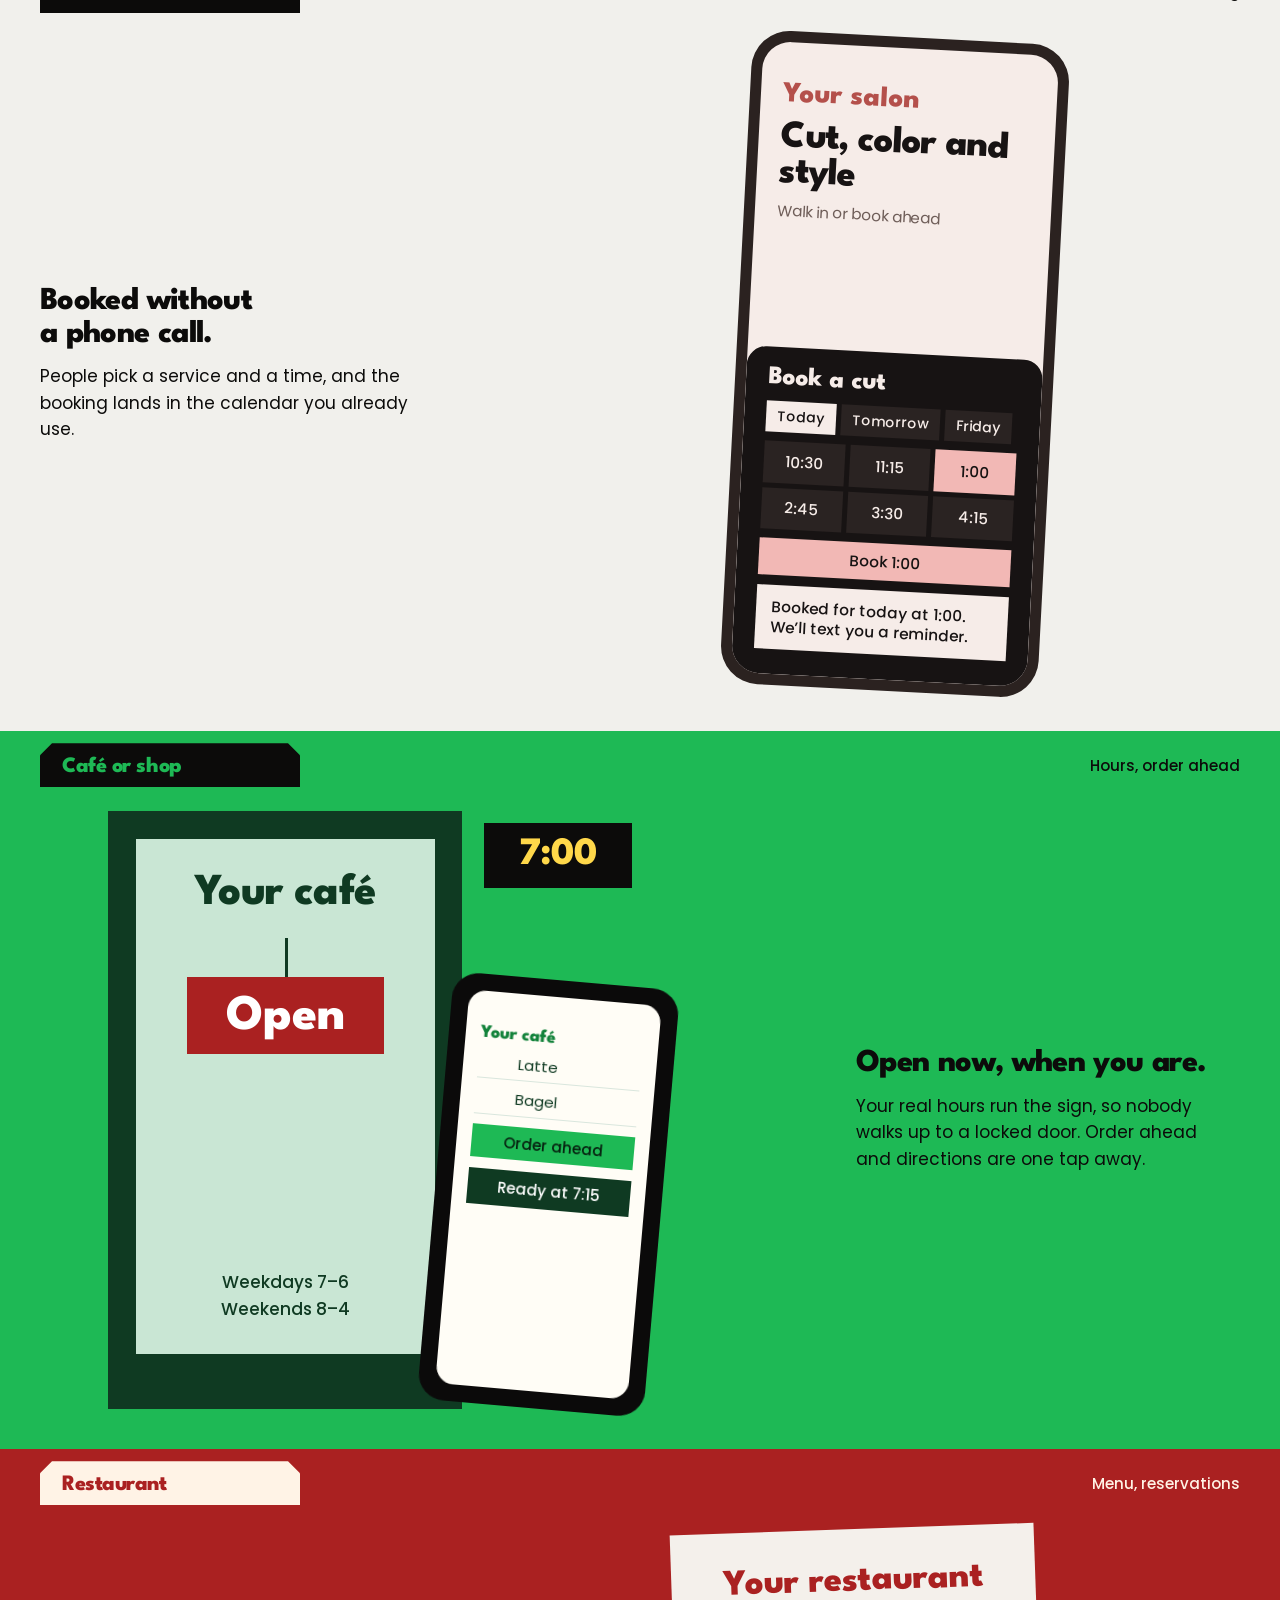
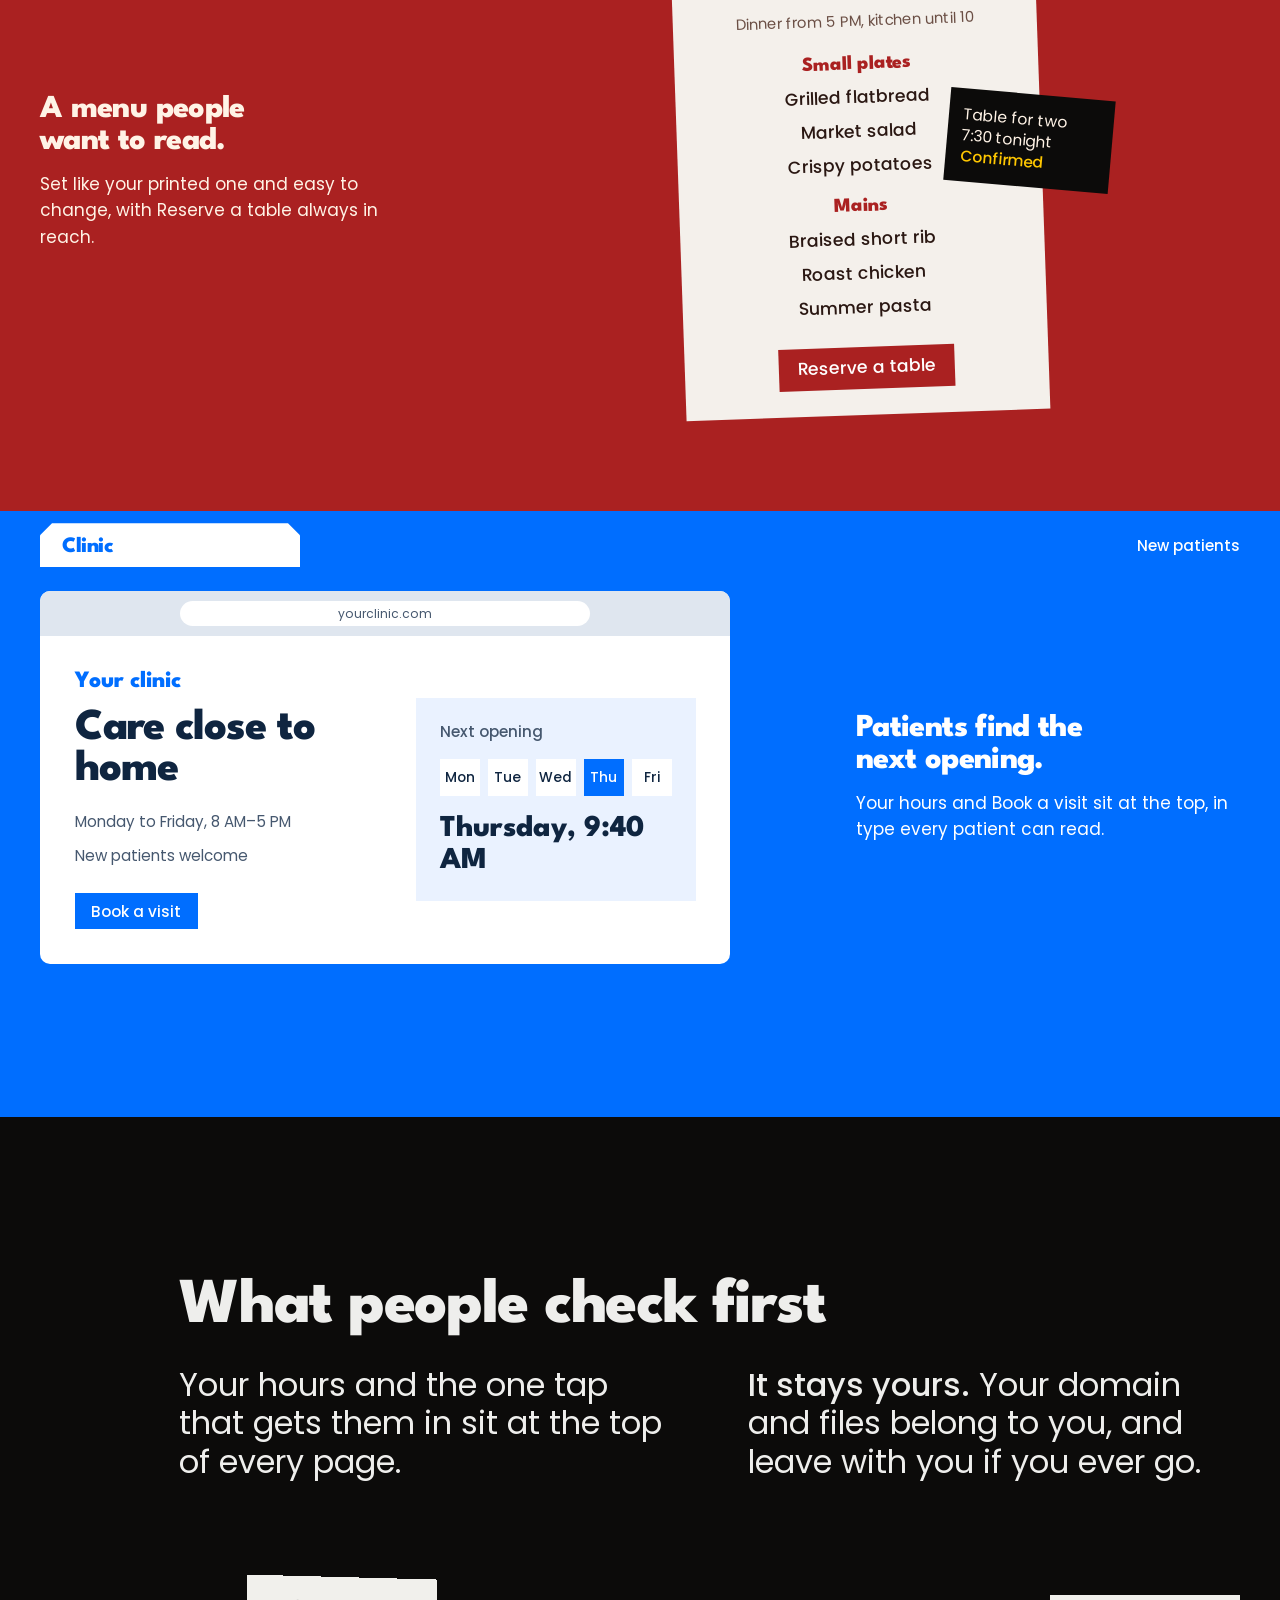
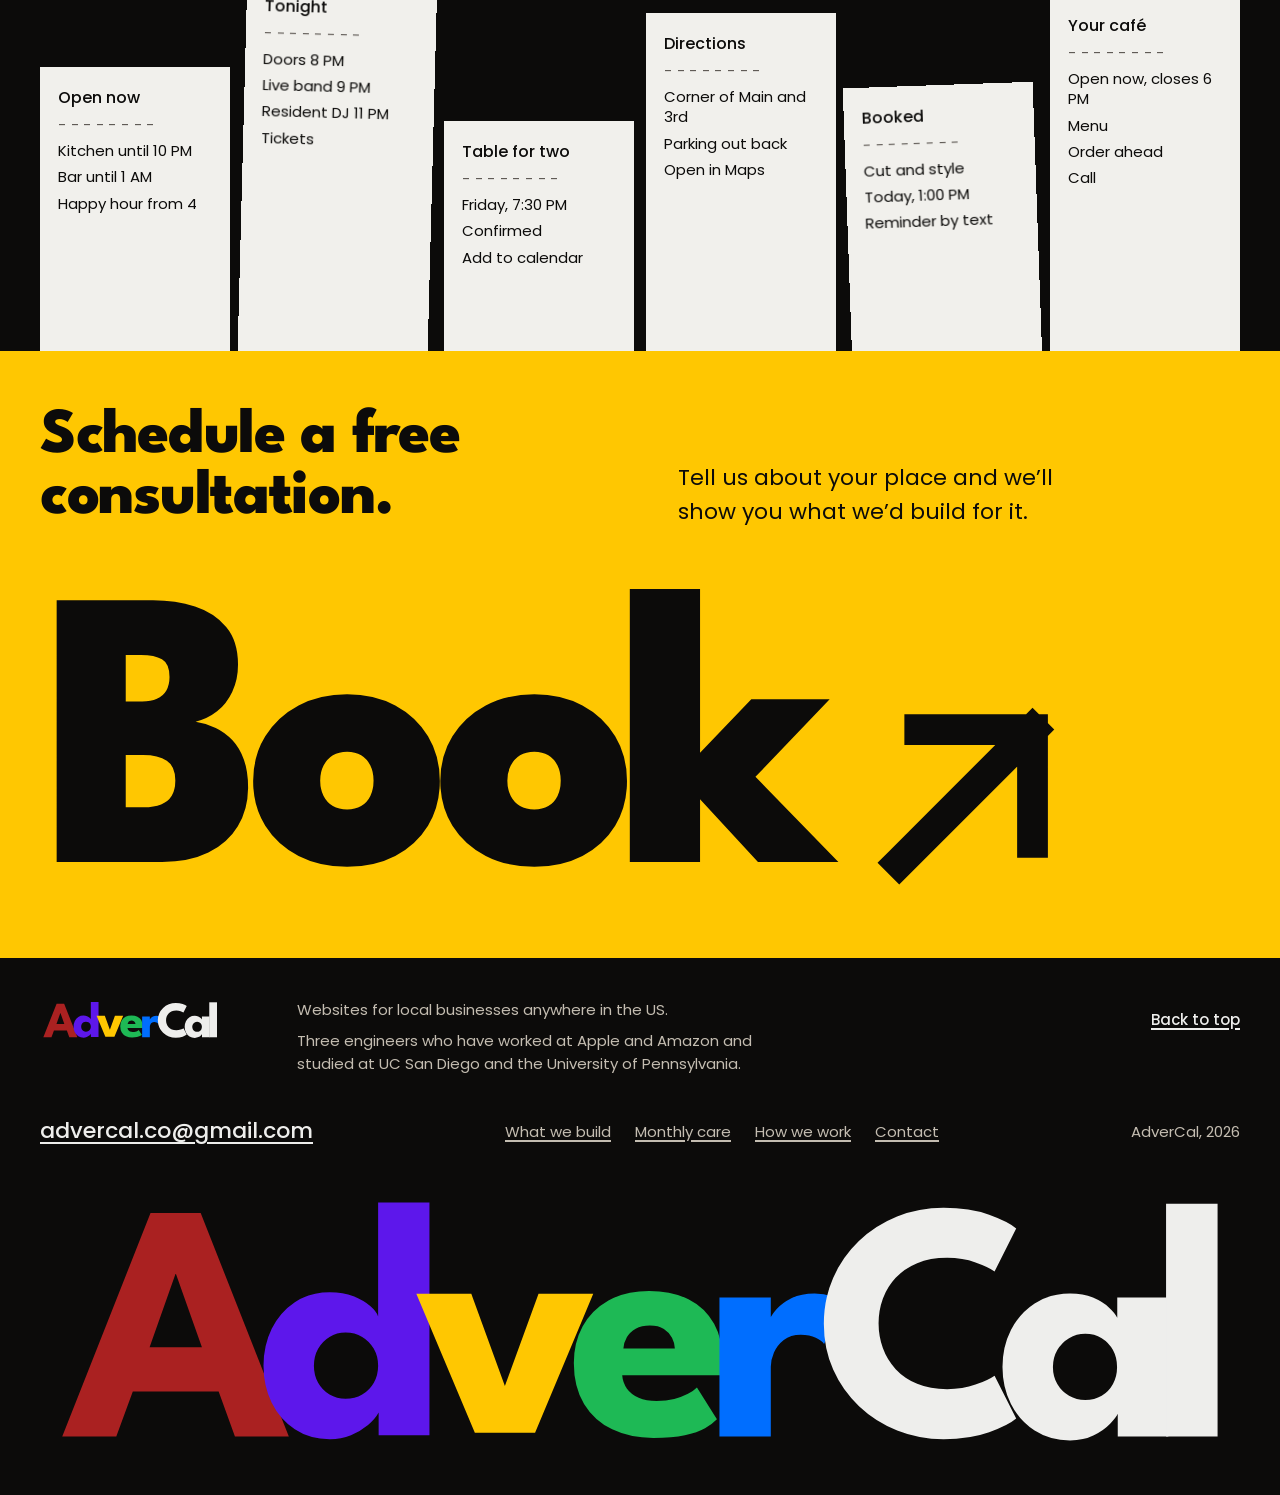
==== commit d742031b: "New advercal.com across every page The night-street direction is now the real site: index, What we b" ====
--- a/index.html
+++ b/index.html
@@ -2,240 +2,209 @@
 <html lang="en">
 <head>
 <meta charset="utf-8">
-<meta name="viewport" content="width=device-width, initial-scale=1">
-<meta http-equiv="Content-Security-Policy" content="default-src 'self'; script-src 'self'; style-src 'self' https://api.fontshare.com https://fonts.googleapis.com; font-src https://cdn.fontshare.com https://fonts.gstatic.com; img-src 'self' data:; connect-src 'none'; frame-src 'none'; object-src 'none'; base-uri 'none'; form-action 'none'">
+<meta name="viewport" content="width=device-width, initial-scale=1, viewport-fit=cover">
+<meta name="color-scheme" content="dark">
+<meta http-equiv="Content-Security-Policy" content="default-src 'none'; script-src 'self'; style-src 'self'; font-src 'self'; img-src 'self'; connect-src 'none'; form-action 'none'; base-uri 'none'; object-src 'none'; frame-src 'none'">
 <meta name="referrer" content="strict-origin-when-cross-origin">
-<title>AdverCal, websites for local businesses</title>
-<meta name="description" content="AdverCal is a web studio run by three people. Websites and web apps for restaurants, bars, clinics and local shops: live hours, lineups from ticketing services, booking buttons, back ends and short videos, on the owner's own domain.">
+<title>AdverCal, websites for the places people go</title>
+<meta name="description" content="AdverCal designs and builds websites for bars, restaurants, cafés, salons, clinics and every other place people walk into, anywhere in the US.">
 <link rel="canonical" href="https://advercal.com/">
 <meta property="og:type" content="website">
+<meta property="og:site_name" content="AdverCal">
 <meta property="og:url" content="https://advercal.com/">
-<meta property="og:title" content="AdverCal, websites for local businesses">
-<meta property="og:description" content="Websites and web apps for restaurants, bars, clinics and local shops, from live hours and lineups to back ends and short videos.">
+<meta property="og:title" content="AdverCal, websites for the places people go">
+<meta property="og:description" content="AdverCal designs and builds websites for bars, restaurants, cafés, salons, clinics and every other place people walk into, anywhere in the US.">
 <meta property="og:image" content="https://advercal.com/assets/og.png">
 <meta property="og:image:width" content="1200">
 <meta property="og:image:height" content="630">
-<meta property="og:image:alt" content="AdverCal, websites for restaurants, bars, clinics and local shops">
+<meta property="og:image:alt" content="The AdverCal wordmark over a neon open sign, with the line Get them in the door.">
 <meta name="twitter:card" content="summary_large_image">
-<meta name="theme-color" content="#e4e8e2" media="(prefers-color-scheme: light)">
-<meta name="theme-color" content="#181d1a" media="(prefers-color-scheme: dark)">
-<link rel="icon" href="assets/favicon.svg" type="image/svg+xml">
-<link rel="preconnect" href="https://cdn.fontshare.com" crossorigin>
-<link rel="stylesheet" href="https://api.fontshare.com/v2/css?f[]=switzer@400,500,600,700&amp;f[]=zodiak@400&amp;display=swap">
-<link rel="stylesheet" href="https://fonts.googleapis.com/css2?family=JetBrains+Mono:wght@400&amp;display=swap">
+<meta name="theme-color" content="#0c0b0a">
+<link rel="icon" href="assets/logo/favicon-a.svg" type="image/svg+xml">
+<link rel="preload" href="assets/fonts/league-spartan-800.woff2" as="font" type="font/woff2" crossorigin>
+<link rel="preload" href="assets/fonts/poppins-regular.woff2" as="font" type="font/woff2" crossorigin>
 <link rel="stylesheet" href="assets/site.css">
-<script src="assets/motion.js" defer></script>
+<link rel="stylesheet" href="assets/home.css">
+<script src="assets/page.js" defer></script>
+
 </head>
 <body>
-<a class="skip" href="#main">Skip to content</a>
-
-<header class="top">
-  <div class="wrap">
-    <a class="mark" href="index.html" aria-label="AdverCal home"><svg viewBox="0 0 22 22" aria-hidden="true"><rect x="5" y="1.75" width="12" height="18.5" rx="3.5" fill="none" stroke="currentColor" stroke-width="1.8"/><rect class="dot" x="8" y="12.5" width="6" height="3" rx="1.2"/></svg>AdverCal</a>
-    <a class="btn small" href="contact.html">Write to us</a>
-    <nav class="nav" aria-label="Main">
-      <a href="services.html">What we build</a>
-      <a href="care.html">Monthly care</a>
-      <a href="how.html">How we work</a>
-      <a href="contact.html">Contact</a>
-    </nav>
+<a class="skip" href="#main">Skip to the page</a>
+<header class="top wrap">
+  <a class="mark" href="index.html" aria-label="AdverCal home"><svg viewBox="-4.7 7.6 484.2 102" role="img" aria-label="AdverCal" focusable="false"><path class="la" d="M39.89 14.91H60.13L95.7 105H73.95L67.38 86.9H32.74L26.08 105H4.27ZM39.51 69.03H60.63L50.16 39.49H49.96Z"/><path class="ld" d="M112.24 106.14Q104.11 106.14 98.11 102.15Q92.1 98.17 88.79 91.45Q85.48 84.73 85.48 76.52Q85.48 68.3 88.79 61.58Q92.1 54.86 98.11 50.85Q104.11 46.83 112.24 46.83Q117.63 46.83 121.8 48.49Q125.97 50.16 128.55 52.44Q131.13 54.71 131.73 56.64V10.59H152.44V104.5H131.94V95.4Q130.59 97.95 127.66 100.42Q124.73 102.9 120.77 104.52Q116.8 106.14 112.24 106.14ZM118.59 89.86Q122.34 89.86 125.31 88.13Q128.28 86.39 130 83.36Q131.73 80.33 131.73 76.52Q131.73 72.71 130 69.67Q128.28 66.64 125.31 64.87Q122.34 63.11 118.59 63.11Q115.02 63.11 112.12 64.86Q109.22 66.6 107.52 69.64Q105.82 72.67 105.82 76.52Q105.82 80.36 107.52 83.4Q109.22 86.43 112.12 88.14Q115.02 89.86 118.59 89.86Z"/><path class="lv" d="M147.15 47.47H169.33L182.88 84.69L196.45 47.47H218.53L195.06 103.5H170.76Z"/><path class="le" d="M230.22 80.35Q230.45 83.39 232.14 85.73Q233.83 88.06 236.87 89.38Q239.91 90.69 244.1 90.69Q248.03 90.69 251.22 89.89Q254.41 89.09 256.76 87.84Q259.12 86.6 260.38 85.3L268.44 98.13Q266.73 99.97 263.64 101.7Q260.55 103.42 255.5 104.53Q250.45 105.64 242.74 105.64Q233.42 105.64 226.19 102.16Q218.95 98.68 214.82 91.9Q210.7 85.13 210.7 75.37Q210.7 67.18 214.28 60.59Q217.86 54.01 224.67 50.17Q231.48 46.33 241.1 46.33Q250.25 46.33 256.95 49.67Q263.66 53.02 267.31 59.6Q270.96 66.19 270.96 75.98Q270.96 76.53 270.93 78.18Q270.89 79.84 270.76 80.35ZM251.47 69.53Q251.41 67.32 250.31 65.17Q249.22 63.02 247.04 61.62Q244.85 60.22 241.41 60.22Q238 60.22 235.66 61.55Q233.32 62.88 232.09 65Q230.86 67.11 230.69 69.53Z"/><path class="lr" d="M290.18 105H269.46V48.97H290.18V57.64H289.83Q290.44 56.05 292.56 53.63Q294.67 51.21 298.48 49.27Q302.29 47.33 307.83 47.33Q311.69 47.33 314.97 48.51Q318.25 49.69 319.75 50.84L311.67 67.69Q310.77 66.49 308.33 65.25Q305.89 64.01 302.28 64.01Q298.1 64.01 295.42 66.1Q292.73 68.2 291.45 71.2Q290.18 74.19 290.18 76.89Z"/><path class="lcal" d="M361.35 85.94Q367.62 85.94 372.78 84.11Q377.94 82.27 380.47 80.49L389.2 97.81Q386.02 100.54 378.27 103.34Q370.52 106.14 359.88 106.14Q349.91 106.14 341.18 102.64Q332.45 99.15 325.77 92.84Q319.1 86.54 315.34 78.06Q311.58 69.58 311.58 59.59Q311.58 49.6 315.33 41.06Q319.08 32.51 325.73 26.17Q332.38 19.83 341.14 16.3Q349.91 12.77 359.88 12.77Q370.52 12.77 378.27 15.57Q386.02 18.37 389.2 21.1L380.47 38.42Q377.94 36.62 372.78 34.8Q367.62 32.97 361.35 32.97Q354.4 32.97 349.23 35.13Q344.05 37.29 340.57 41.02Q337.1 44.76 335.39 49.49Q333.67 54.23 333.67 59.39Q333.67 64.61 335.39 69.38Q337.1 74.15 340.57 77.89Q344.05 81.62 349.23 83.78Q354.4 85.94 361.35 85.94Z"/><path class="lcal" d="M430.18 105V95.9Q429.57 97.32 427.1 99.9Q424.64 102.49 420.54 104.56Q416.45 106.64 410.93 106.64Q402.8 106.64 396.64 102.65Q390.49 98.67 387.08 91.95Q383.67 85.23 383.67 77.02Q383.67 68.8 387.08 62.08Q390.49 55.36 396.64 51.35Q402.8 47.33 410.93 47.33Q416.25 47.33 420.18 49.01Q424.11 50.7 426.59 52.97Q429.08 55.25 429.98 57.14V48.97H450.59V105ZM404.02 77.02Q404.02 80.86 405.79 83.9Q407.57 86.93 410.53 88.64Q413.49 90.36 417.07 90.36Q420.83 90.36 423.71 88.63Q426.6 86.89 428.25 83.86Q429.9 80.83 429.9 77.02Q429.9 73.21 428.25 70.17Q426.6 67.14 423.71 65.37Q420.83 63.61 417.07 63.61Q413.49 63.61 410.53 65.36Q407.57 67.1 405.79 70.14Q404.02 73.17 404.02 77.02Z"/><path class="lcal" d="M470.46 105H449.67V11.09H470.46Z"/></svg></a>
+  <nav aria-label="Pages"><a href="services.html">What we build</a><a href="care.html">Monthly care</a><a href="how.html">How we work</a><a href="contact.html">Contact</a></nav>
+  <a class="btn act" data-cal href="mailto:advercal.co@gmail.com?subject=Free%20consultation">Schedule a free consultation</a>
+</header>
+
+<main id="main">
+  <section class="hero wrap" aria-labelledby="hero-h">
+    <h1 id="hero-h" aria-label="Get them in the door."><span class="ln l1" aria-hidden="true"><span>Get them in</span></span><span class="ln l2" aria-hidden="true"><span>the door.</span></span></h1>
+    <div class="sign scene" data-ui>
+      <svg class="neon" viewBox="0 0 300 150" role="img" aria-label="A neon sign that reads open, switching on" focusable="false">
+        <g class="off"><rect x="8" y="8" width="284" height="134" rx="26"/><g transform="translate(6 -4)"><circle cx="44" cy="70" r="24"/><path d="M92 46V118M92 70a24 24 0 1 0 48 0a24 24 0 1 0-48 0"/><path d="M160 70H208A24 24 0 1 0 201 87"/><path d="M228 94V46M228 66a20 20 0 0 1 40 0V94"/></g></g>
+        <g class="lit"><rect class="t-frame" x="8" y="8" width="284" height="134" rx="26"/><g class="t-word" transform="translate(6 -4)"><circle class="t-o" cx="44" cy="70" r="24"/><path class="t-p" d="M92 46V118M92 70a24 24 0 1 0 48 0a24 24 0 1 0-48 0"/><path class="t-e" d="M160 70H208A24 24 0 1 0 201 87"/><path class="t-n" d="M228 94V46M228 66a20 20 0 0 1 40 0V94"/></g></g>
+        <g class="core"><rect class="t-frame" x="8" y="8" width="284" height="134" rx="26"/><g transform="translate(6 -4)"><circle class="t-o" cx="44" cy="70" r="24"/><path class="t-p" d="M92 46V118M92 70a24 24 0 1 0 48 0a24 24 0 1 0-48 0"/><path class="t-e" d="M160 70H208A24 24 0 1 0 201 87"/><path class="t-n" d="M228 94V46M228 66a20 20 0 0 1 40 0V94"/></g></g>
+      </svg>
+    </div>
+    <div class="hero-foot">
+      <p class="lede">AdverCal designs and builds websites for bars, restaurants, caf&eacute;s, salons, clinics and every other place people walk into, anywhere in the US.</p>
+      <a class="btn big hero-act" data-cal href="mailto:advercal.co@gmail.com?subject=Free%20consultation">Schedule a free consultation</a>
+    </div>
+  </section>
+
+  <section class="stack" id="sites" aria-labelledby="sites-h">
+    <h2 id="sites-h" class="wrap">Sites for bars, restaurants, caf&eacute;s, salons and clinics</h2>
+    <div class="bands">
+
+      <article class="band b-bar reveal" aria-labelledby="t-bar">
+        <div class="strip wrap"><h3 class="tab" id="t-bar">Bar or club</h3><p class="cat">Lineup, tickets</p></div>
+        <div class="body wrap">
+          <div class="obj o-bar scene" data-ui role="img" aria-label="A bar&rsquo;s site on a phone: its sign buzzes on, tonight&rsquo;s acts arrive with Tickets, and the late set sells out">
+            <div class="phone" aria-hidden="true"><div class="scr">
+              <p class="neonword">Your bar</p>
+              <p class="open">Open tonight until 2&nbsp;AM</p>
+              <p class="hd">Tonight</p>
+              <ul class="board">
+                <li><b>8 PM</b><span>Doors</span><i>Tickets</i></li>
+                <li><b>9 PM</b><span>Live band</span><i>Tickets</i></li>
+                <li><b>11 PM</b><span>Resident DJ</span><i>Tickets</i></li>
+                <li><b>1 AM</b><span>Late set</span><i class="sold"><span class="t1">Tickets</span><span class="t2">Sold out</span></i></li>
+              </ul>
+              <p class="foot-note">Find us on Main Street</p>
+            </div></div>
+          </div>
+          <div class="say"><p class="big">Sell out the late set.</p><p>Tonight&rsquo;s lineup with Tickets beside each act, and hours that follow your real week, late nights included.</p></div>
+        </div>
+      </article>
+
+      <article class="band b-salon reveal" aria-labelledby="t-salon">
+        <div class="strip wrap"><h3 class="tab" id="t-salon">Salon or barber</h3><p class="cat">Booking</p></div>
+        <div class="body wrap flip-side">
+          <div class="obj o-salon scene" data-ui role="img" aria-label="A salon&rsquo;s site on a phone: the booking sheet rises, 1:00 is picked, Book is pressed and the booking is confirmed">
+            <div class="phone" aria-hidden="true"><div class="scr">
+              <p class="name">Your salon</p>
+              <p class="hd">Cut, color and style</p>
+              <p class="sub">Walk in or book ahead</p>
+              <div class="sheet">
+                <p class="sh">Book a cut</p>
+                <p class="days"><span class="on">Today</span><span>Tomorrow</span><span>Friday</span></p>
+                <ul class="slots"><li>10:30</li><li>11:15</li><li class="p">1:00<em>1:00</em></li><li>2:45</li><li>3:30</li><li>4:15</li></ul>
+                <p class="go">Book 1:00</p>
+                <p class="done">Booked for today at 1:00. We&rsquo;ll text you a reminder.</p>
+              </div>
+            </div></div>
+          </div>
+          <div class="say"><p class="big">Booked without a phone call.</p><p>People pick a service and a time, and the booking lands in the calendar you already use.</p></div>
+        </div>
+      </article>
+
+      <article class="band b-cafe reveal" aria-labelledby="t-cafe">
+        <div class="strip wrap"><h3 class="tab" id="t-cafe">Caf&eacute; or shop</h3><p class="cat">Hours, order ahead</p></div>
+        <div class="body wrap">
+          <div class="obj o-cafe scene" data-ui role="img" aria-label="A caf&eacute;&rsquo;s front door: the sign on the glass flips from Closed to Open at 7, and an order placed on a phone is ready at 7:15">
+            <div class="door" aria-hidden="true">
+              <div class="glass">
+                <p class="decal">Your caf&eacute;</p>
+                <div class="hanger"><div class="card"><p class="face shut">Closed</p><p class="face open">Open</p></div></div>
+                <ul class="hours"><li>Weekdays 7&ndash;6</li><li>Weekends 8&ndash;4</li></ul>
+              </div>
+              <p class="clock"><span class="c1">6:59</span><span class="c2">7:00</span></p>
+            </div>
+            <div class="mini" aria-hidden="true"><div class="scr">
+              <p class="name">Your caf&eacute;</p>
+              <p class="row">Latte</p>
+              <p class="row">Bagel</p>
+              <p class="go">Order ahead</p>
+              <p class="toast">Ready at 7:15</p>
+            </div></div>
+          </div>
+          <div class="say"><p class="big">Open now, when you are.</p><p>Your real hours run the sign, so nobody walks up to a locked door. Order ahead and directions are one tap away.</p></div>
+        </div>
+      </article>
+
+      <article class="band b-food reveal" aria-labelledby="t-food">
+        <div class="strip wrap"><h3 class="tab" id="t-food">Restaurant</h3><p class="cat">Menu, reservations</p></div>
+        <div class="body wrap flip-side">
+          <div class="obj o-food scene" data-ui role="img" aria-label="A restaurant&rsquo;s menu card: the dishes roll by, Reserve a table is pressed and a table for two is confirmed">
+            <div class="menu-card" aria-hidden="true">
+              <p class="name">Your restaurant</p>
+              <p class="sub">Dinner from 5 PM, kitchen until 10</p>
+              <div class="menu" data-scroller><div class="roll">
+                <ul><li class="sec">Small plates</li><li>Grilled flatbread</li><li>Market salad</li><li>Crispy potatoes</li><li class="sec">Mains</li><li>Braised short rib</li><li>Roast chicken</li><li>Summer pasta</li><li class="sec">Dessert</li><li>Olive oil cake</li></ul>
+                <ul><li class="sec">Small plates</li><li>Grilled flatbread</li><li>Market salad</li><li>Crispy potatoes</li><li class="sec">Mains</li><li>Braised short rib</li><li>Roast chicken</li><li>Summer pasta</li><li class="sec">Dessert</li><li>Olive oil cake</li></ul>
+              </div></div>
+              <p class="go">Reserve a table</p>
+            </div>
+            <p class="ticket" aria-hidden="true">Table for two<br>7:30 tonight<br><b>Confirmed</b></p>
+          </div>
+          <div class="say"><p class="big">A menu people want to read.</p><p>Set like your printed one and easy to change, with Reserve a table always in reach.</p></div>
+        </div>
+      </article>
+
+      <article class="band b-clinic reveal" aria-labelledby="t-clinic">
+        <div class="strip wrap"><h3 class="tab" id="t-clinic">Clinic</h3><p class="cat">New patients</p></div>
+        <div class="body wrap">
+          <div class="obj o-clinic scene" data-ui role="img" aria-label="A clinic&rsquo;s site in a browser: Book a visit is pressed and the next opening slides in, on Thursday">
+            <div class="window" aria-hidden="true">
+              <p class="bar"><span>yourclinic.com</span></p>
+              <div class="page">
+                <div class="lead"><p class="name">Your clinic</p><p class="hd">Care close to home</p><p class="sub">Monday to Friday, 8&nbsp;AM&ndash;5&nbsp;PM</p><p class="sub">New patients welcome</p><p class="go">Book a visit</p></div>
+                <div class="next">
+                  <p class="nh">Next opening</p>
+                  <p class="week"><span>Mon</span><span>Tue</span><span>Wed</span><span class="p">Thu<em>Thu</em></span><span>Fri</span></p>
+                  <p class="when">Thursday, 9:40 AM</p>
+                </div>
+              </div>
+            </div>
+          </div>
+          <div class="say"><p class="big">Patients find the next opening.</p><p>Your hours and Book a visit sit at the top, in type every patient can read.</p></div>
+        </div>
+      </article>
+
+    </div>
+  </section>
+
+  <section class="slips reveal" aria-labelledby="slips-h">
+    <div class="wrap words">
+      <h2 id="slips-h">What people check first</h2>
+      <p>Your hours and the one tap that gets them in sit at the top of every page.</p>
+      <p><b>It stays yours.</b> Your domain and files belong to you, and leave with you if you ever go.</p>
+    </div>
+    <div class="row">
+      <div class="slip s1" data-ui><p class="st">Open now</p><p class="dv">- - - - - - - -</p><p>Kitchen until 10 PM</p><p>Bar until 1 AM</p><p>Happy hour from 4</p></div>
+      <div class="slip s2" data-ui><p class="st">Tonight</p><p class="dv">- - - - - - - -</p><p>Doors 8 PM</p><p>Live band 9 PM</p><p>Resident DJ 11 PM</p><p>Tickets</p></div>
+      <div class="slip s3" data-ui><p class="st">Table for two</p><p class="dv">- - - - - - - -</p><p>Friday, 7:30 PM</p><p>Confirmed</p><p>Add to calendar</p></div>
+      <div class="slip s4" data-ui><p class="st">Directions</p><p class="dv">- - - - - - - -</p><p>Corner of Main and 3rd</p><p>Parking out back</p><p>Open in Maps</p></div>
+      <div class="slip s5" data-ui><p class="st">Booked</p><p class="dv">- - - - - - - -</p><p>Cut and style</p><p>Today, 1:00 PM</p><p>Reminder by text</p></div>
+      <div class="slip s6" data-ui><p class="st">Your caf&eacute;</p><p class="dv">- - - - - - - -</p><p>Open now, closes 6 PM</p><p>Menu</p><p>Order ahead</p><p>Call</p></div>
+    </div>
+  </section>
+
+  <section class="close" aria-labelledby="close-h">
+    <a class="whole" data-cal href="mailto:advercal.co@gmail.com?subject=Free%20consultation">
+      <h2 id="close-h">Schedule a free consultation.</h2>
+      <p class="note">Tell us about your place and we&rsquo;ll show you what we&rsquo;d build for it.</p>
+      <span class="word" aria-hidden="true"><span>B</span><span>o</span><span>o</span><span>k</span><svg class="arrow" viewBox="0 0 48 48" focusable="false"><path d="M10 38L36 12M14 12H36V34"/></svg></span>
+    </a>
+  </section>
+</main>
+
+<footer class="foot">
+  <div class="wrap fr">
+    <a class="mark" href="index.html" aria-label="AdverCal home"><svg viewBox="-4.7 7.6 484.2 102" role="img" aria-label="AdverCal" focusable="false"><path class="la" d="M39.89 14.91H60.13L95.7 105H73.95L67.38 86.9H32.74L26.08 105H4.27ZM39.51 69.03H60.63L50.16 39.49H49.96Z"/><path class="ld" d="M112.24 106.14Q104.11 106.14 98.11 102.15Q92.1 98.17 88.79 91.45Q85.48 84.73 85.48 76.52Q85.48 68.3 88.79 61.58Q92.1 54.86 98.11 50.85Q104.11 46.83 112.24 46.83Q117.63 46.83 121.8 48.49Q125.97 50.16 128.55 52.44Q131.13 54.71 131.73 56.64V10.59H152.44V104.5H131.94V95.4Q130.59 97.95 127.66 100.42Q124.73 102.9 120.77 104.52Q116.8 106.14 112.24 106.14ZM118.59 89.86Q122.34 89.86 125.31 88.13Q128.28 86.39 130 83.36Q131.73 80.33 131.73 76.52Q131.73 72.71 130 69.67Q128.28 66.64 125.31 64.87Q122.34 63.11 118.59 63.11Q115.02 63.11 112.12 64.86Q109.22 66.6 107.52 69.64Q105.82 72.67 105.82 76.52Q105.82 80.36 107.52 83.4Q109.22 86.43 112.12 88.14Q115.02 89.86 118.59 89.86Z"/><path class="lv" d="M147.15 47.47H169.33L182.88 84.69L196.45 47.47H218.53L195.06 103.5H170.76Z"/><path class="le" d="M230.22 80.35Q230.45 83.39 232.14 85.73Q233.83 88.06 236.87 89.38Q239.91 90.69 244.1 90.69Q248.03 90.69 251.22 89.89Q254.41 89.09 256.76 87.84Q259.12 86.6 260.38 85.3L268.44 98.13Q266.73 99.97 263.64 101.7Q260.55 103.42 255.5 104.53Q250.45 105.64 242.74 105.64Q233.42 105.64 226.19 102.16Q218.95 98.68 214.82 91.9Q210.7 85.13 210.7 75.37Q210.7 67.18 214.28 60.59Q217.86 54.01 224.67 50.17Q231.48 46.33 241.1 46.33Q250.25 46.33 256.95 49.67Q263.66 53.02 267.31 59.6Q270.96 66.19 270.96 75.98Q270.96 76.53 270.93 78.18Q270.89 79.84 270.76 80.35ZM251.47 69.53Q251.41 67.32 250.31 65.17Q249.22 63.02 247.04 61.62Q244.85 60.22 241.41 60.22Q238 60.22 235.66 61.55Q233.32 62.88 232.09 65Q230.86 67.11 230.69 69.53Z"/><path class="lr" d="M290.18 105H269.46V48.97H290.18V57.64H289.83Q290.44 56.05 292.56 53.63Q294.67 51.21 298.48 49.27Q302.29 47.33 307.83 47.33Q311.69 47.33 314.97 48.51Q318.25 49.69 319.75 50.84L311.67 67.69Q310.77 66.49 308.33 65.25Q305.89 64.01 302.28 64.01Q298.1 64.01 295.42 66.1Q292.73 68.2 291.45 71.2Q290.18 74.19 290.18 76.89Z"/><path class="lcal" d="M361.35 85.94Q367.62 85.94 372.78 84.11Q377.94 82.27 380.47 80.49L389.2 97.81Q386.02 100.54 378.27 103.34Q370.52 106.14 359.88 106.14Q349.91 106.14 341.18 102.64Q332.45 99.15 325.77 92.84Q319.1 86.54 315.34 78.06Q311.58 69.58 311.58 59.59Q311.58 49.6 315.33 41.06Q319.08 32.51 325.73 26.17Q332.38 19.83 341.14 16.3Q349.91 12.77 359.88 12.77Q370.52 12.77 378.27 15.57Q386.02 18.37 389.2 21.1L380.47 38.42Q377.94 36.62 372.78 34.8Q367.62 32.97 361.35 32.97Q354.4 32.97 349.23 35.13Q344.05 37.29 340.57 41.02Q337.1 44.76 335.39 49.49Q333.67 54.23 333.67 59.39Q333.67 64.61 335.39 69.38Q337.1 74.15 340.57 77.89Q344.05 81.62 349.23 83.78Q354.4 85.94 361.35 85.94Z"/><path class="lcal" d="M430.18 105V95.9Q429.57 97.32 427.1 99.9Q424.64 102.49 420.54 104.56Q416.45 106.64 410.93 106.64Q402.8 106.64 396.64 102.65Q390.49 98.67 387.08 91.95Q383.67 85.23 383.67 77.02Q383.67 68.8 387.08 62.08Q390.49 55.36 396.64 51.35Q402.8 47.33 410.93 47.33Q416.25 47.33 420.18 49.01Q424.11 50.7 426.59 52.97Q429.08 55.25 429.98 57.14V48.97H450.59V105ZM404.02 77.02Q404.02 80.86 405.79 83.9Q407.57 86.93 410.53 88.64Q413.49 90.36 417.07 90.36Q420.83 90.36 423.71 88.63Q426.6 86.89 428.25 83.86Q429.9 80.83 429.9 77.02Q429.9 73.21 428.25 70.17Q426.6 67.14 423.71 65.37Q420.83 63.61 417.07 63.61Q413.49 63.61 410.53 65.36Q407.57 67.1 405.79 70.14Q404.02 73.17 404.02 77.02Z"/><path class="lcal" d="M470.46 105H449.67V11.09H470.46Z"/></svg></a>
+    <div class="notes">
+      <p>Websites for local businesses anywhere in the US.</p>
+      <p>Three engineers who have worked at Apple and Amazon and studied at UC San Diego and the University of Pennsylvania.</p>
+    </div>
+    <a class="up" href="#main">Back to top</a>
   </div>
-</header>
-
-<main id="main">
-  <section class="hero">
-    <div class="wrap">
-      <div class="hero-copy">
-        <h1 class="kin load" aria-label="Websites and web apps for restaurants, bars, clinics and local shops"><span class="wd" aria-hidden="true"><span>Websites</span></span> <span class="wd" aria-hidden="true"><span>and</span></span> <span class="wd" aria-hidden="true"><span>web</span></span> <span class="wd" aria-hidden="true"><span>apps</span></span> <span class="wd" aria-hidden="true"><span>for</span></span> <span class="wd" aria-hidden="true"><span>restau&shy;rants,</span></span> <span class="wd" aria-hidden="true"><span>bars,</span></span> <span class="wd" aria-hidden="true"><span>clinics</span></span> <span class="wd" aria-hidden="true"><span>and</span></span> <span class="wd" aria-hidden="true"><span>local</span></span> <span class="wd" aria-hidden="true"><span>shops</span></span></h1>
-        <p class="lede">A menu that loads fast, tonight's lineup pulled from your ticketing service, a booking app with its own back end, a short video for Instagram. We build what your place needs and put it on a domain you own.</p>
-        <div class="actions">
-          <a class="btn" href="contact.html">Write to us</a>
-          <a class="btn quiet" href="services.html">What we build</a>
-        </div>
-      </div>
-
-      <div class="stage st-home shown" role="img" aria-label="A bar's site on a phone saying it is open now until 2 am, with tonight's lineup and a Tickets button for each act, beside a short vertical video.">
-        <div class="phone v-site" aria-hidden="true">
-          <div class="v-top"><span class="ph"></span><span class="r-nav"><span>Tonight</span><span>Menu</span></span></div>
-          <div class="v-live"><i></i>Open now<span>until 2 am</span></div>
-          <div class="v-h">Tonight</div>
-          <div class="v-row"><span class="tm">10 pm</span><span class="w"><span class="ph w80"></span><span class="ph sub w50"></span></span><span class="v-btn">Tickets</span></div>
-          <div class="v-row"><span class="tm">12 am</span><span class="w"><span class="ph w60"></span><span class="ph sub w40"></span></span><span class="v-btn">Tickets</span></div>
-          <div class="v-week">
-            <div class="v-h">This week</div>
-            <div class="v-row"><span class="tm">Sun 8</span><span class="w"><span class="ph w70"></span><span class="ph sub w50"></span></span><span></span></div>
-            <div class="v-row"><span class="tm">Thu 12</span><span class="w"><span class="ph w50"></span><span class="ph sub w40"></span></span><span></span></div>
-            <div class="v-row"><span class="tm">Fri 13</span><span class="w"><span class="ph w80"></span><span class="ph sub w60"></span></span><span></span></div>
-            <div class="v-row"><span class="tm">Sat 14</span><span class="w"><span class="ph w60"></span><span class="ph sub w40"></span></span><span></span></div>
-            <div class="v-row"><span class="tm"><span class="ph w80"></span></span><span class="w"><span class="ph w70"></span><span class="ph sub w50"></span></span><span></span></div>
-          </div>
-        </div>
-        <div class="vid" aria-hidden="true">
-          <div class="vid-f a"></div><div class="vid-f b"></div><div class="vid-f c"></div>
-          <div class="vid-seg"><span></span><span></span><span></span></div>
-          <div class="vid-cap"><span class="ph logo"></span><span class="ph w80"></span><span class="ph sub w60"></span></div>
-        </div>
-      </div>
-    </div>
-  </section>
-
-  <section>
-    <div class="wrap caps">
-      <article class="cap cap-cal">
-        <div class="cap-text">
-          <h2>Tonight's lineup, from your ticketing service</h2>
-          <p>Nights come in from RA, DICE, Eventbrite or whichever service sells your tickets, each with its own Tickets button. Past nights drop off on their own.</p>
-        </div>
-        <div class="cap-stage shown" role="img" aria-label="A list of upcoming nights with a Tickets button on each. Last night slides off the top and tonight moves up.">
-          <div class="cal" aria-hidden="true">
-            <div class="cal-head">Upcoming<span class="ph"></span></div>
-            <div class="cal-win"><div class="cal-list">
-              <div class="cal-row past"><span class="cal-date"><small>Fri</small><b>6</b></span><span class="cal-what"><span class="ph w60"></span><span class="ph sub w40"></span></span><span class="cal-btn">Tickets</span></div>
-              <div class="cal-row"><span class="cal-date"><small>Sat</small><b>7</b></span><span class="cal-what"><span class="cal-tag">Tonight</span><span class="ph w70"></span></span><span class="cal-btn">Tickets</span></div>
-              <div class="cal-row"><span class="cal-date"><small>Sun</small><b>8</b></span><span class="cal-what"><span class="ph w50"></span><span class="ph sub w30"></span></span><span class="cal-btn">Tickets</span></div>
-              <div class="cal-row"><span class="cal-date"><small>Thu</small><b>12</b></span><span class="cal-what"><span class="ph w80"></span><span class="ph sub w50"></span></span><span class="cal-btn">Tickets</span></div>
-              <div class="cal-row"><span class="cal-date"><span class="ph w80"></span></span><span class="cal-what"><span class="ph w60"></span><span class="ph sub w40"></span></span><span class="ph w20"></span></div>
-              <div class="cal-row"><span class="cal-date"><span class="ph w80"></span></span><span class="cal-what"><span class="ph w60"></span><span class="ph sub w40"></span></span><span class="ph w20"></span></div>
-            </div></div>
-          </div>
-        </div>
-      </article>
-
-      <article class="cap cap-sign">
-        <div class="cap-text">
-          <h2>Open now, in your own time zone</h2>
-          <p>The site works out whether you're open from your hours and your local time. The sign at the top changes the minute you open and close.</p>
-        </div>
-        <div class="cap-stage shown" role="img" aria-label="A site header whose clock turns from 4:59 to 5:00 pm, and the sign switches from Closed to Open now.">
-          <div class="sg" aria-hidden="true">
-            <div class="sg-top"><span class="ph"></span><span class="sg-clock"><b><span class="t1">4:59 pm</span><span class="t2">5:00 pm</span></b>Central time</span></div>
-            <div class="sg-board">
-              <div class="sg-state sg-closed"><strong><i></i>Closed</strong><span>Opens at 5 pm</span></div>
-              <div class="sg-state sg-open"><strong><i></i>Open now</strong><span>Until 2 am</span></div>
-            </div>
-            <div class="sg-rows"><span class="ph w80"></span><span class="ph w60"></span><span class="ph w70"></span></div>
-          </div>
-        </div>
-      </article>
-
-      <article class="cap cap-app">
-        <div class="cap-text">
-          <h2>A full web app when you need one</h2>
-          <p>Most places do best with fast static pages. When yours needs accounts, forms, a dashboard or a link to another system, we build the app and its back end.</p>
-        </div>
-        <div class="cap-stage shown" role="img" aria-label="A web app showing today's bookings, each confirmed or on the waitlist.">
-          <div class="app" aria-hidden="true">
-            <div class="app-side"><span class="ph logo"></span><span class="on">Bookings</span><span class="ph w70"></span><span class="ph w60"></span><span class="ph w80"></span></div>
-            <div class="app-main">
-              <div class="app-head"><b>Bookings</b><span>Today</span></div>
-              <div class="app-row"><span>6:00 pm</span><span class="ph w60"></span><span>4</span><span class="st">Confirmed</span></div>
-              <div class="app-row"><span>6:30 pm</span><span class="ph w40"></span><span>2</span><span class="st">Confirmed</span></div>
-              <div class="app-row"><span>7:15 pm</span><span class="ph w50"></span><span>6</span><span class="st wait">Waitlist</span></div>
-              <div class="app-row"><span>8:00 pm</span><span class="ph w70"></span><span>3</span><span class="st">Confirmed</span></div>
-              <div class="app-row"><span>8:30 pm</span><span class="ph w40"></span><span>2</span><span class="st">Confirmed</span></div>
-              <div class="app-row"><span class="ph w60"></span><span class="ph w50"></span><span></span><span></span></div>
-            </div>
-          </div>
-        </div>
-      </article>
-
-      <article class="cap cap-video">
-        <div class="cap-text">
-          <h2>Short videos from your own photos</h2>
-          <p>Motion pieces for your social accounts or the first screen of your site, made from your own photos and brand.</p>
-        </div>
-        <div class="cap-stage shown" role="img" aria-label="A vertical video playing through three scenes.">
-          <div class="vid" aria-hidden="true">
-            <div class="vid-f a"></div><div class="vid-f b"></div><div class="vid-f c"></div>
-            <div class="vid-seg"><span></span><span></span><span></span></div>
-            <div class="vid-cap"><span class="ph logo"></span><span class="ph w80"></span><span class="ph sub w60"></span></div>
-          </div>
-        </div>
-      </article>
-
-      <article class="cap cap-search">
-        <div class="cap-text">
-          <h2>Hours and events that search can read</h2>
-          <p>Menus, drinks, prices, hours and events go on the page as real text, with structured data behind them so Google can show your hours and upcoming nights.</p>
-        </div>
-        <div class="cap-stage shown" role="img" aria-label="A search result showing open now and three upcoming events, in front of the structured data that describes them.">
-          <div class="srp" aria-hidden="true">
-            <span class="ph w50"></span>
-            <span class="ph t w80"></span>
-            <span class="srp-open"><b>Open now</b>, closes 2 am</span>
-            <div class="srp-ev">
-              <div><b>Sat 7</b><span class="ph w70"></span></div>
-              <div><b>Sun 8</b><span class="ph w50"></span></div>
-              <div><b>Thu 12</b><span class="ph w60"></span></div>
-            </div>
-          </div>
-          <div class="code mono" aria-hidden="true"><pre>{
-  <span class="k">"@type"</span>: <span class="s">"BarOrPub"</span>,
-  <span class="k">"openingHours"</span>: <span class="s">"Th-Sa 17:00-02:00"</span>,
-  <span class="k">"event"</span>: [{
-    <span class="k">"@type"</span>: <span class="s">"MusicEvent"</span>,
-    <span class="k">"startDate"</span>: <span class="s">"2026-11-07T22:00"</span>,
-    <span class="k">"offers"</span>: { <span class="k">"url"</span>: <span class="s">"…"</span> }
-  }]
-}</pre></div>
-        </div>
-      </article>
-
-      <article class="cap cap-book">
-        <div class="cap-text">
-          <h2>Booking and ordering buttons</h2>
-          <p>Each button goes straight to the service you already use, whether that's OpenTable, Resy, Toast, Square or DoorDash.</p>
-        </div>
-        <div class="cap-stage shown" role="img" aria-label="A sheet of three buttons: Reserve a table on OpenTable, Order pickup on Toast and Delivery on DoorDash.">
-          <div class="sheet" aria-hidden="true">
-            <span class="grab"></span>
-            <span class="ph h10"></span>
-            <span class="act main"><b>Reserve a table</b><svg viewBox="0 0 12 12"><path d="M3 9l6-6M4.5 3H9v4.5" fill="none" stroke="currentColor" stroke-width="1.6" stroke-linecap="round" stroke-linejoin="round"/></svg><small>OpenTable</small></span>
-            <span class="act"><b>Order pickup</b><svg viewBox="0 0 12 12"><path d="M3 9l6-6M4.5 3H9v4.5" fill="none" stroke="currentColor" stroke-width="1.6" stroke-linecap="round" stroke-linejoin="round"/></svg><small>Toast</small></span>
-            <span class="act"><b>Delivery</b><svg viewBox="0 0 12 12"><path d="M3 9l6-6M4.5 3H9v4.5" fill="none" stroke="currentColor" stroke-width="1.6" stroke-linecap="round" stroke-linejoin="round"/></svg><small>DoorDash</small></span>
-          </div>
-        </div>
-      </article>
-    </div>
-  </section>
-
-  <section>
-    <div class="wrap split">
-      <h2>Before launch and after</h2>
-      <dl class="facts">
-        <div><dt>A private preview</dt><dd>You see the whole site and ask for changes before anyone else can open it. <a class="link" href="how.html">How we work</a></dd></div>
-        <div><dt>A security check</dt><dd>Every page passes it before it goes live, and publishing stays blocked while it finds anything high-risk.</dd></div>
-        <div><dt>Forms to your inbox</dt><dd>Contact and booking request forms land in your own email.</dd></div>
-        <div><dt>Redesigns</dt><dd>We can rebuild the site you have and keep its domain.</dd></div>
-        <div><dt>Monthly care</dt><dd>A check on the first of every month and a short report with a PDF. <a class="link" href="care.html">Monthly care</a></dd></div>
-      </dl>
-    </div>
-  </section>
-
-  <section class="close">
-    <div class="wrap">
-      <div>
-        <h2>Tell us about your business</h2>
-        <p>Write to us about your place and we'll talk through what it needs.</p>
-      </div>
-      <div class="close-act">
-        <a class="btn" href="contact.html">Write to us</a>
-        <p>or email <a class="link" href="mailto:advercal.co@gmail.com">advercal.co@gmail.com</a></p>
-      </div>
-    </div>
-  </section>
-</main>
-
-<footer class="foot">
-  <div class="wrap">
-    <div><p>Built by three engineers who have worked at Apple and Amazon and studied at UC San Diego and the University of Pennsylvania.</p><a class="foot-mail" href="mailto:advercal.co@gmail.com">advercal.co@gmail.com</a></div>
-    <nav aria-label="Footer">
-      <a href="services.html">What we build</a>
-      <a href="care.html">Monthly care</a>
-      <a href="how.html">How we work</a>
-      <a href="contact.html">Write to us</a>
-    </nav>
+  <div class="wrap meta">
+    <p><a class="mail" href="mailto:advercal.co@gmail.com">advercal.co<wbr>@gmail.com</a></p>
+    <p><a href="services.html">What we build</a> <a href="care.html">Monthly care</a> <a href="how.html">How we work</a> <a href="contact.html">Contact</a></p>
+    <p>AdverCal, 2026</p>
   </div>
+  <a class="mark big wrap" href="index.html" aria-label="AdverCal home"><svg viewBox="-4.7 7.6 484.2 102" role="img" aria-label="AdverCal" focusable="false"><path class="la" d="M39.89 14.91H60.13L95.7 105H73.95L67.38 86.9H32.74L26.08 105H4.27ZM39.51 69.03H60.63L50.16 39.49H49.96Z"/><path class="ld" d="M112.24 106.14Q104.11 106.14 98.11 102.15Q92.1 98.17 88.79 91.45Q85.48 84.73 85.48 76.52Q85.48 68.3 88.79 61.58Q92.1 54.86 98.11 50.85Q104.11 46.83 112.24 46.83Q117.63 46.83 121.8 48.49Q125.97 50.16 128.55 52.44Q131.13 54.71 131.73 56.64V10.59H152.44V104.5H131.94V95.4Q130.59 97.95 127.66 100.42Q124.73 102.9 120.77 104.52Q116.8 106.14 112.24 106.14ZM118.59 89.86Q122.34 89.86 125.31 88.13Q128.28 86.39 130 83.36Q131.73 80.33 131.73 76.52Q131.73 72.71 130 69.67Q128.28 66.64 125.31 64.87Q122.34 63.11 118.59 63.11Q115.02 63.11 112.12 64.86Q109.22 66.6 107.52 69.64Q105.82 72.67 105.82 76.52Q105.82 80.36 107.52 83.4Q109.22 86.43 112.12 88.14Q115.02 89.86 118.59 89.86Z"/><path class="lv" d="M147.15 47.47H169.33L182.88 84.69L196.45 47.47H218.53L195.06 103.5H170.76Z"/><path class="le" d="M230.22 80.35Q230.45 83.39 232.14 85.73Q233.83 88.06 236.87 89.38Q239.91 90.69 244.1 90.69Q248.03 90.69 251.22 89.89Q254.41 89.09 256.76 87.84Q259.12 86.6 260.38 85.3L268.44 98.13Q266.73 99.97 263.64 101.7Q260.55 103.42 255.5 104.53Q250.45 105.64 242.74 105.64Q233.42 105.64 226.19 102.16Q218.95 98.68 214.82 91.9Q210.7 85.13 210.7 75.37Q210.7 67.18 214.28 60.59Q217.86 54.01 224.67 50.17Q231.48 46.33 241.1 46.33Q250.25 46.33 256.95 49.67Q263.66 53.02 267.31 59.6Q270.96 66.19 270.96 75.98Q270.96 76.53 270.93 78.18Q270.89 79.84 270.76 80.35ZM251.47 69.53Q251.41 67.32 250.31 65.17Q249.22 63.02 247.04 61.62Q244.85 60.22 241.41 60.22Q238 60.22 235.66 61.55Q233.32 62.88 232.09 65Q230.86 67.11 230.69 69.53Z"/><path class="lr" d="M290.18 105H269.46V48.97H290.18V57.64H289.83Q290.44 56.05 292.56 53.63Q294.67 51.21 298.48 49.27Q302.29 47.33 307.83 47.33Q311.69 47.33 314.97 48.51Q318.25 49.69 319.75 50.84L311.67 67.69Q310.77 66.49 308.33 65.25Q305.89 64.01 302.28 64.01Q298.1 64.01 295.42 66.1Q292.73 68.2 291.45 71.2Q290.18 74.19 290.18 76.89Z"/><path class="lcal" d="M361.35 85.94Q367.62 85.94 372.78 84.11Q377.94 82.27 380.47 80.49L389.2 97.81Q386.02 100.54 378.27 103.34Q370.52 106.14 359.88 106.14Q349.91 106.14 341.18 102.64Q332.45 99.15 325.77 92.84Q319.1 86.54 315.34 78.06Q311.58 69.58 311.58 59.59Q311.58 49.6 315.33 41.06Q319.08 32.51 325.73 26.17Q332.38 19.83 341.14 16.3Q349.91 12.77 359.88 12.77Q370.52 12.77 378.27 15.57Q386.02 18.37 389.2 21.1L380.47 38.42Q377.94 36.62 372.78 34.8Q367.62 32.97 361.35 32.97Q354.4 32.97 349.23 35.13Q344.05 37.29 340.57 41.02Q337.1 44.76 335.39 49.49Q333.67 54.23 333.67 59.39Q333.67 64.61 335.39 69.38Q337.1 74.15 340.57 77.89Q344.05 81.62 349.23 83.78Q354.4 85.94 361.35 85.94Z"/><path class="lcal" d="M430.18 105V95.9Q429.57 97.32 427.1 99.9Q424.64 102.49 420.54 104.56Q416.45 106.64 410.93 106.64Q402.8 106.64 396.64 102.65Q390.49 98.67 387.08 91.95Q383.67 85.23 383.67 77.02Q383.67 68.8 387.08 62.08Q390.49 55.36 396.64 51.35Q402.8 47.33 410.93 47.33Q416.25 47.33 420.18 49.01Q424.11 50.7 426.59 52.97Q429.08 55.25 429.98 57.14V48.97H450.59V105ZM404.02 77.02Q404.02 80.86 405.79 83.9Q407.57 86.93 410.53 88.64Q413.49 90.36 417.07 90.36Q420.83 90.36 423.71 88.63Q426.6 86.89 428.25 83.86Q429.9 80.83 429.9 77.02Q429.9 73.21 428.25 70.17Q426.6 67.14 423.71 65.37Q420.83 63.61 417.07 63.61Q413.49 63.61 410.53 65.36Q407.57 67.1 405.79 70.14Q404.02 73.17 404.02 77.02Z"/><path class="lcal" d="M470.46 105H449.67V11.09H470.46Z"/></svg></a>
 </footer>
+<div class="dock"><a class="btn big" data-cal href="mailto:advercal.co@gmail.com?subject=Free%20consultation">Schedule a free consultation</a></div>
 </body>
 </html>
--- a/assets/site.css
+++ b/assets/site.css
@@ -1,1059 +1,163 @@
-/* AdverCal, direction B: the site leads with what an owner receives, drawn as shown UI. */
+/* AdverCal, shared by every page: faces, tokens, the wordmark, the header, the action, the closing band, the
+   footer and the motion they share. Each page adds its own sheet for its drawn object. Every end state is the
+   plain style; motion lives inside prefers-reduced-motion: no-preference. */
 
-/* Fallback faces shaped to Switzer's measure (widths measured in Chrome on the site's own text, ss01 included), so text
-   keeps its line breaks when Switzer swaps in and the page does not shift. Helvetica Neue where the device has
-   it, Arial elsewhere; each weight band is matched to the nearest real weight. */
-@font-face { font-family: "Switzer Fallback"; src: local("Helvetica Neue"), local("HelveticaNeue"); font-weight: 100 449; size-adjust: 99.0%; ascent-override: 99.0%; descent-override: 25.3%; line-gap-override: 0%; }
-@font-face { font-family: "Switzer Fallback"; src: local("Helvetica Neue Medium"), local("HelveticaNeue-Medium"); font-weight: 450 549; size-adjust: 99.2%; ascent-override: 98.8%; descent-override: 25.2%; line-gap-override: 0%; }
-@font-face { font-family: "Switzer Fallback"; src: local("Helvetica Neue Bold"), local("HelveticaNeue-Bold"); font-weight: 550 900; size-adjust: 97.6%; ascent-override: 100.4%; descent-override: 25.6%; line-gap-override: 0%; }
-@font-face { font-family: "Switzer Arial"; src: local("Arial"), local("ArialMT"); font-weight: 100 449; size-adjust: 100.1%; ascent-override: 97.9%; descent-override: 25.0%; line-gap-override: 0%; }
-@font-face { font-family: "Switzer Arial"; src: local("Arial"), local("ArialMT"); font-weight: 450 549; size-adjust: 104.3%; ascent-override: 94.0%; descent-override: 24.0%; line-gap-override: 0%; }
-@font-face { font-family: "Switzer Arial"; src: local("Arial Bold"), local("Arial-BoldMT"); font-weight: 550 900; size-adjust: 96.9%; ascent-override: 101.1%; descent-override: 25.8%; line-gap-override: 0%; }
+@font-face { font-family: "Poppins"; font-weight: 400; font-style: normal; font-display: swap; src: url("fonts/poppins-regular.woff2") format("woff2"); }
+@font-face { font-family: "Poppins"; font-weight: 500; font-style: normal; font-display: swap; src: url("fonts/poppins-medium.woff2") format("woff2"); }
+@font-face { font-family: "League Spartan"; font-weight: 800; font-style: normal; font-display: swap; src: url("fonts/league-spartan-800.woff2") format("woff2"); }
+@font-face { font-family: "Poppins Fallback"; src: local("Arial"), local("Helvetica Neue"), local("Helvetica"); size-adjust: 110%; ascent-override: 95%; descent-override: 32%; line-gap-override: 9%; }
+@font-face { font-family: "Spartan Fallback"; font-weight: 800; src: local("Arial Bold"), local("Arial-BoldMT"), local("Helvetica Neue Bold"); size-adjust: 95%; ascent-override: 74%; descent-override: 23%; line-gap-override: 0%; }
 
 :root {
-  color-scheme: light;
-  --bg: #f2f3f0;
-  --band: #e4e8e2;
-  --surface: #ffffff;
-  --sunk: #eceee9;
-  --ink: #141815;
-  --ink-2: #454d47;
-  --ink-3: #5c645e;
-  --line: #d0d5cd;
-  --accent: #1d5a44;
-  --accent-hover: #164a37;
-  --on-accent: #ffffff;
-  --accent-soft: #d6e6dd;
-  --ok: #1d6b47;
-  --danger: #a3261b;
-  --danger-soft: #f6e1de;
-  --frame-line: rgb(20 32 26 / 0.12);
-  --shadow:
-    0 1px 2px rgb(22 34 28 / 0.06),
-    0 4px 8px rgb(22 34 28 / 0.05),
-    0 14px 28px rgb(22 34 28 / 0.07),
-    0 34px 68px rgb(22 34 28 / 0.09);
-
-  --font: "Switzer", "Switzer Fallback", "Switzer Arial", "Helvetica Neue", Arial, sans-serif;
-  --serif: "Zodiak", Georgia, "Times New Roman", serif;
-
-  --t-cap: 0.875rem;
-  --t-body: 1.0625rem;
-  --t-sub: 1.375rem;
-  --t-h2: clamp(1.75rem, 1.2rem + 1.6vw, 2.375rem);
-  --t-h1: clamp(2.375rem, 1.4rem + 3.6vw, 4rem);
-
-  --s1: 4px; --s2: 8px; --s3: 12px; --s4: 16px; --s5: 24px;
-  --s6: 32px; --s7: 48px; --s8: 64px; --s9: 96px;
-
-  --r-ctl: 10px;
-  --r-pane: 18px;
-  --gutter: 16px;
-
+  color-scheme: dark;
+  /* The wordmark, sampled from Sam's PNG. Its colours are the page's fields; its violet stays in the mark. */
+  --mark-a: #aa2121; --mark-d: #5d17eb; --mark-v: #ffc701; --mark-e: #1eb955; --mark-r: #006eff; --cal: #eeeeec;
+  --night: #0c0b0a; --bone: #f1f0ec; --ink: #eeeeec; --ink-2: #c4bdb1; --ink-dark: #0c0b0a; --ink-dark-2: #3d3a35;
+  --red: #aa2121; --yellow: #ffc701; --yellow-hover: #ffd640; --green: #1eb955; --blue: #006eff; --cream: #fff3e6;
+  --btn: var(--yellow); --btn-hover: var(--yellow-hover); --on-btn: var(--night); --focus: var(--yellow);
+  --text: "Poppins", "Poppins Fallback", system-ui, sans-serif;
+  --display: "League Spartan", "Spartan Fallback", system-ui, sans-serif;
   --ease-out: cubic-bezier(0.23, 1, 0.32, 1);
   --ease-in-out: cubic-bezier(0.77, 0, 0.175, 1);
   --ease-expo: cubic-bezier(0.16, 1, 0.3, 1);
-  --t-press: 140ms;
-  --t-hover: 180ms;
-  --t-ui: 240ms;
-  --t-word: 640ms;
-  --t-scene: 1000ms;
+  --gutter: 16px;
+  --hdr: 0px;
 }
-
-@media (prefers-color-scheme: dark) {
-  :root {
-    color-scheme: dark;
-    --bg: #101311;
-    --band: #181d1a;
-    --surface: #1d2320;
-    --sunk: #151916;
-    --ink: #e8ece9;
-    --ink-2: #b2bbb5;
-    --ink-3: #959e98;
-    --line: #2d3530;
-    --accent: #84c9a9;
-    --accent-hover: #a0d8be;
-    --on-accent: #0b1912;
-    --accent-soft: #203a2e;
-    --ok: #84c9a9;
-    --danger: #f2948a;
-    --danger-soft: #3a2220;
-    --frame-line: rgb(255 255 255 / 0.09);
-    --shadow:
-      0 1px 2px rgb(0 0 0 / 0.35),
-      0 10px 24px rgb(0 0 0 / 0.32),
-      0 34px 68px rgb(0 0 0 / 0.38);
-  }
-}
-
 @media (min-width: 768px) { :root { --gutter: 32px; } }
 @media (min-width: 1100px) { :root { --gutter: 40px; } }
 
 *, *::before, *::after { box-sizing: border-box; }
-html { -webkit-text-size-adjust: 100%; text-size-adjust: 100%; }
-body {
-  margin: 0;
-  background: var(--bg);
-  color: var(--ink);
-  font-family: var(--font);
-  font-size: var(--t-body);
-  line-height: 1.55;
-  font-feature-settings: "ss01";
-  overflow-x: clip;
-}
-img, svg { display: block; max-width: 100%; }
-h1, h2, h3, p, ul, ol, dl, dd, figure { margin: 0; }
-ul, ol { padding: 0; list-style: none; }
-a { color: inherit; }
-:focus-visible { outline: 3px solid var(--accent); outline-offset: 3px; border-radius: 6px; }
+html { -webkit-text-size-adjust: 100%; text-size-adjust: 100%; scroll-behavior: smooth; }
+body { margin: 0; background: var(--night); color: var(--ink); font: 400 1.0625rem/1.55 var(--text); overflow-x: clip; padding-bottom: 80px; }
+@media (min-width: 900px) { body { padding-bottom: 0; } }
+p, ul, ol, dl, dd, h1, h2, h3, figure { margin: 0; padding: 0; }
+ul, ol { list-style: none; }
+a { color: inherit; text-underline-offset: 0.18em; text-decoration-thickness: 2px; }
+h1, h2, h3 { font-family: var(--display); font-weight: 800; letter-spacing: -0.02em; line-height: 0.95; text-wrap: balance; }
+::selection { background: var(--yellow); color: var(--night); }
+:focus-visible { outline: 3px solid var(--focus); outline-offset: 3px; }
+.skip { position: absolute; left: var(--gutter); top: 8px; z-index: 30; background: var(--yellow); color: var(--night); padding: 12px 18px; clip-path: inset(50%); width: 1px; height: 1px; overflow: hidden; white-space: nowrap; }
+.skip:focus { clip-path: none; width: auto; height: auto; }
+.wrap { padding-inline: var(--gutter); max-width: 1520px; margin-inline: auto; }
+main > section, .foot { overflow-x: clip; }
 
-.skip {
-  position: absolute; left: var(--gutter); top: 0; transform: translateY(-120%); z-index: 50;
-  background: var(--accent); color: var(--on-accent); padding: 12px 16px; border-radius: var(--r-ctl);
-  text-decoration: none; font-weight: 600;
-}
-.skip:focus { top: 12px; transform: none; }
+/* The wordmark, whole at every size. "Cal" takes the light ink on the night ground. */
+.mark { display: inline-flex; align-items: center; min-height: 44px; text-decoration: none; }
+.mark svg { height: 34px; width: auto; overflow: visible; }
+.mark .la { fill: var(--mark-a); } .mark .ld { fill: var(--mark-d); } .mark .lv { fill: var(--mark-v); }
+.mark .le { fill: var(--mark-e); } .mark .lr { fill: var(--mark-r); } .mark .lcal { fill: var(--cal); }
 
-.wrap { width: 100%; max-width: 1240px; margin-inline: auto; padding-inline: var(--gutter); }
+/* The one action: flat, square, the wordmark's yellow, or night on a yellow field. */
+.btn { display: inline-flex; align-items: center; justify-content: center; min-height: 52px; max-width: 100%; padding: 0 24px; border: 0; background: var(--btn); color: var(--on-btn); font: 500 1.0625rem/1.2 var(--text); text-align: center; text-decoration: none; cursor: pointer; transition: transform 140ms var(--ease-out), background-color 180ms ease; }
+.btn.big { min-height: 60px; padding: 0 30px; }
+.btn:active { transform: scale(0.97); }
+@media (hover: hover) and (pointer: fine) { .btn:hover { background: var(--btn-hover); } }
+.on-yellow { --btn: var(--night); --btn-hover: #2a2825; --on-btn: var(--yellow); --focus: var(--night); }
+.on-light { --focus: var(--night); }
 
-/* Header */
-.top { background: var(--band); }
-.top .wrap { display: flex; flex-wrap: wrap; align-items: center; column-gap: var(--s6); row-gap: 0; padding-block: var(--s3); }
-.mark {
-  font-weight: 650; font-size: 1.1875rem; letter-spacing: -0.02em; text-decoration: none;
-  min-height: 44px; display: inline-flex; align-items: center; gap: 10px;
-}
-.mark svg { width: 22px; height: 22px; }
-.nav { display: flex; flex-wrap: wrap; column-gap: var(--s5); order: 3; width: 100%; }
-.nav a {
-  text-decoration: none; color: var(--ink-2); font-size: 0.9375rem; font-weight: 500;
-  min-height: 44px; display: inline-flex; align-items: center;
-}
-.nav a:hover { color: var(--ink); }
-.nav a[aria-current="page"] { color: var(--ink); text-decoration: underline; text-decoration-thickness: 2px; text-underline-offset: 8px; text-decoration-color: var(--accent); }
-.top .btn { margin-left: auto; order: 2; }
+/* Header: the name, the pages, the action. On phones the pages take their own row. */
+.top { display: flex; flex-wrap: wrap; align-items: center; gap: 0 20px; padding-block: 8px 4px; }
+.top nav { flex-basis: 100%; display: flex; flex-wrap: wrap; gap: 0 12px; }
+.top nav a { position: relative; display: inline-flex; align-items: center; min-height: 44px; font-size: 0.8125rem; font-weight: 500; text-decoration: none; white-space: nowrap; }
+.top nav a::after { content: ""; position: absolute; left: 0; right: 0; bottom: 8px; height: 2px; background: var(--yellow); transform: scaleX(0); transform-origin: 0 50%; transition: transform 240ms var(--ease-out); }
+.top nav a[aria-current="page"]::after { transform: scaleX(1); }
+@media (hover: hover) and (pointer: fine) { .top nav a:hover::after { transform: scaleX(1); } }
+.top .act { display: none; }
 @media (min-width: 900px) {
-  .top .btn[aria-current] { display: none; }
-  .nav { order: 1; width: auto; margin-left: var(--s4); }
+  :root { --hdr: 70px; }
+  .top { position: sticky; top: 0; z-index: 25; height: var(--hdr); max-width: none; flex-wrap: nowrap; gap: 28px; padding-block: 0; background: var(--night); padding-inline: max(var(--gutter), calc((100% - 1520px) / 2 + var(--gutter))); }
+  .top nav { flex-basis: auto; margin-left: auto; flex-wrap: nowrap; gap: 26px; }
+  .top nav a { font-size: 0.9375rem; }
+  .top .act { display: inline-flex; min-height: 48px; }
+  .mark svg { height: 38px; }
 }
 
-/* Buttons and links */
-.btn {
-  display: inline-flex; align-items: center; justify-content: center; gap: 8px;
-  min-height: 48px; padding: 0 22px; border-radius: var(--r-ctl);
-  background: var(--accent); color: var(--on-accent); font-weight: 600; font-size: 1rem;
-  text-decoration: none; border: 0; cursor: pointer; font-family: inherit;
-  transition: background-color 120ms ease-out;
-}
-.btn:hover { background: var(--accent-hover); }
-.btn.small { min-height: 44px; padding: 0 18px; font-size: 0.9375rem; }
-.btn.quiet { background: transparent; color: var(--ink); box-shadow: inset 0 0 0 1.5px var(--line); }
-.btn.quiet:hover { background: var(--sunk); }
-.link { color: var(--accent); text-decoration: underline; text-underline-offset: 3px; text-decoration-thickness: 1.5px; font-weight: 550; }
-.link:hover { color: var(--accent-hover); }
-.more { display: inline-flex; align-items: center; min-height: 44px; margin-top: var(--s3); }
+/* A page's headline: two authored lines that rise from behind their own baseline. */
+.ln { display: block; overflow-x: visible; overflow-y: clip; padding-block: 0.06em 0.08em; margin-block: -0.06em -0.08em; white-space: nowrap; }
+.ln > span { display: inline-block; }
+.lede { font-size: 1.0625rem; max-width: 34em; }
+@media (min-width: 768px) { .lede { font-size: 1.375rem; line-height: 1.4; max-width: 30em; } }
 
-/* Hero band: copy and one shown object that runs off the band's bottom edge */
-.hero { background: var(--band); overflow: hidden; }
-.hero .wrap { display: grid; grid-template-columns: minmax(0, 1fr); }
-.hero-copy { padding-block: var(--s7) var(--s6); max-width: 34rem; }
-.hero h1 {
-  overflow-wrap: break-word;
-  font-size: var(--t-h1); line-height: 1.03; letter-spacing: -0.032em; font-weight: 650;
-  text-wrap: balance;
-}
-.hero .lede { margin-top: var(--s5); font-size: 1.1875rem; line-height: 1.5; color: var(--ink-2); text-wrap: pretty; }
-.actions { display: flex; flex-wrap: wrap; gap: var(--s3); margin-top: var(--s6); }
-.stage { position: relative; height: 440px; }
-@media (min-width: 960px) {
-  .hero .wrap { grid-template-columns: minmax(0, 5fr) minmax(0, 7fr); column-gap: var(--s7); align-items: center; }
-  .hero-copy { padding-block: var(--s9); }
-  .stage { height: 660px; align-self: stretch; }
+/* The close: one yellow band, and the whole band is the button. */
+.close { background: var(--yellow); }
+.whole { display: grid; grid-template-columns: minmax(0, 1fr); gap: 12px; max-width: 1520px; margin-inline: auto; padding: 32px var(--gutter) 20px; color: var(--night); text-decoration: none; }
+.whole h2 { font-size: min(2.75rem, 11vw); max-width: 12em; }
+.whole .note { font-size: 1.0625rem; max-width: 30ch; }
+.word { display: flex; align-items: flex-end; margin-top: 40px; font: 800 min(31vw, 30rem)/0.78 var(--display); letter-spacing: -0.05em; overflow-x: visible; overflow-y: clip; padding-block: 0.08em 0.02em; }
+.word span { display: inline-block; }
+.arrow { flex: none; width: 0.62em; height: 0.62em; margin: 0 0 0.02em 0.08em; fill: none; stroke: currentColor; stroke-width: 6; stroke-linecap: square; transition: transform 240ms var(--ease-out); }
+.whole:hover, .whole:focus-visible { background: var(--night); color: var(--yellow); }
+.whole:focus-visible { outline: 3px solid var(--night); outline-offset: -6px; }
+@media (hover: hover) and (pointer: fine) { .whole:hover .arrow { transform: translate(0.04em, -0.04em); } }
+@media (min-width: 900px) { .whole { padding-block: 56px 28px; grid-template-columns: minmax(0, 1fr) minmax(0, 1fr); column-gap: 6vw; align-items: end; } .whole h2 { font-size: clamp(3rem, 5vw, 4.5rem); } .whole .note { font-size: 1.375rem; } .word { grid-column: 1 / -1; } }
+
+/* Footer: the notes, the address, the pages, and the wordmark at full width. */
+.foot { padding-block: 40px 28px; }
+.fr { display: grid; gap: 16px; align-items: start; }
+.notes { display: grid; gap: 8px; font-size: 0.9375rem; color: var(--ink-2); max-width: 56ch; }
+.up { display: inline-flex; align-items: center; min-height: 44px; font-size: 0.9375rem; font-weight: 500; }
+.meta { display: grid; gap: 0 24px; margin-top: 32px; font-size: 0.9375rem; color: var(--ink-2); }
+.meta a { display: inline-flex; align-items: center; min-height: 44px; max-width: 100%; margin-right: 20px; }
+.meta .mail { font-size: 1.375rem; font-weight: 500; color: var(--ink); }
+@media (hover: hover) and (pointer: fine) { .meta .mail:hover { color: var(--yellow); } }
+.mark.big { display: block; padding-block: 40px 12px; }
+.mark.big svg { width: 100%; height: auto; }
+.meta p:last-child { padding-block: 12px; }
+@media (min-width: 900px) {
+  .fr { grid-template-columns: auto minmax(0, 1fr) auto; column-gap: 6vw; }
+  .meta { grid-template-columns: auto 1fr auto; align-items: center; } .meta p:nth-child(2) { text-align: center; } .meta p:last-child { text-align: right; }
 }
 
-/* Body sections */
-main > section { padding-block: var(--s8); }
-main > section + section { border-top: 1px solid var(--line); }
-main > section.hero { padding-block: 0; }
-@media (min-width: 960px) { main > section { padding-block: var(--s9); } main > section.hero { padding-block: 0; } }
-.split { display: grid; gap: var(--s5) var(--s7); grid-template-columns: minmax(0, 1fr); }
-@media (min-width: 900px) { .split { grid-template-columns: minmax(0, 5fr) minmax(0, 7fr); } }
-h2 { font-size: var(--t-h2); line-height: 1.12; letter-spacing: -0.024em; font-weight: 650; text-wrap: balance; }
-h3 { font-size: var(--t-sub); line-height: 1.25; letter-spacing: -0.012em; font-weight: 600; }
-.prose { max-width: 38rem; }
-.prose p + p { margin-top: var(--s4); }
-.prose p { text-wrap: pretty; }
-.muted { color: var(--ink-2); }
+/* The docked action: a full-width bar under the thumb on phones and tablets. */
+.dock { position: fixed; z-index: 20; left: 0; right: 0; bottom: 0; padding: 10px var(--gutter) calc(10px + env(safe-area-inset-bottom)); background: var(--night); transition: transform 320ms var(--ease-out), opacity 200ms ease, visibility 0s linear 0s; }
+.dock .btn { width: 100%; padding-inline: 12px; }
+.dock.away { transform: translateY(115%); opacity: 0; visibility: hidden; transition: transform 320ms var(--ease-out), opacity 200ms ease, visibility 0s linear 320ms; }
+@media (min-width: 900px) { .dock { display: none; } }
 
-/* Facts with a short name and a line */
-.facts { display: grid; }
-.facts > div { display: grid; grid-template-columns: minmax(0, 1fr); gap: var(--s1) var(--s5); padding-block: var(--s4); border-top: 1px solid var(--line); }
-.facts > div:last-child { border-bottom: 1px solid var(--line); }
-.facts dt { font-weight: 600; }
-.facts dd { color: var(--ink-2); }
-@media (min-width: 640px) { .facts > div { grid-template-columns: 13rem minmax(0, 1fr); } }
-
-/* Numbered steps */
-.steps { counter-reset: step; display: grid; }
-.steps li { counter-increment: step; display: grid; grid-template-columns: 3rem minmax(0, 1fr); column-gap: var(--s4); padding-block: var(--s5); border-top: 1px solid var(--line); }
-.steps li:last-child { border-bottom: 1px solid var(--line); }
-.steps li::before {
-  content: counter(step); grid-row: span 2; font-weight: 650; font-size: 1.375rem; line-height: 1.25;
-  color: var(--accent); font-variant-numeric: tabular-nums;
+/* ---------- Motion shared by every page ---------- */
+@media (prefers-reduced-motion: no-preference) {
+  .top .mark path { transform-box: fill-box; transform-origin: 50% 100%; animation: drop 860ms var(--ease-out) both; }
+  .top .mark .la { animation-delay: 40ms; } .top .mark .ld { animation-delay: 110ms; } .top .mark .lv { animation-delay: 180ms; }
+  .top .mark .le { animation-delay: 250ms; } .top .mark .lr { animation-delay: 320ms; }
+  .top .mark .lcal { animation-name: slide; animation-delay: 400ms; }
+  .top .mark .lcal + .lcal { animation-delay: 450ms; } .top .mark .lcal + .lcal + .lcal { animation-delay: 500ms; }
+  .ln > span { animation: rise 900ms var(--ease-expo) 90ms both; }
+  .ln + .ln > span { animation-delay: 200ms; }
+  .lede { animation: lift 800ms var(--ease-expo) 300ms both; }
+  @media (hover: hover) and (pointer: fine) {
+    .mark:hover path { animation: hop 520ms var(--ease-out) both; }
+    .mark:hover .ld { animation-delay: 40ms; } .mark:hover .lv { animation-delay: 80ms; } .mark:hover .le { animation-delay: 120ms; } .mark:hover .lr { animation-delay: 160ms; } .mark:hover .lcal { animation-delay: 200ms; }
+  }
+  /* page.js pauses a drawn object's loops while it is off screen */
+  .off *:not(.neon) { animation-play-state: paused !important; }
 }
-.steps h3 { font-size: 1.1875rem; }
-.steps p { color: var(--ink-2); margin-top: var(--s1); max-width: 36rem; }
-
-/* Closing band */
-.close { background: var(--band); }
-main > section.close { border-top: 0; }
-.close .wrap { display: grid; gap: var(--s5); align-items: end; }
-.close p { color: var(--ink-2); max-width: 34rem; margin-top: var(--s3); }
-.close .email { font-size: clamp(1.25rem, 1rem + 1.2vw, 1.75rem); font-weight: 600; letter-spacing: -0.015em; text-decoration: none; overflow-wrap: anywhere; min-height: 44px; display: inline-flex; align-items: center; }
-.close .email:hover { color: var(--accent); }
-@media (min-width: 900px) { .close .wrap { grid-template-columns: minmax(0, 1fr) auto; } }
-
-/* Footer */
-.foot { padding-block: var(--s7); color: var(--ink-2); font-size: var(--t-cap); border-top: 1px solid var(--line); }
-.foot .wrap { display: grid; gap: var(--s4); }
-.foot nav { display: flex; flex-wrap: wrap; column-gap: var(--s5); }
-.foot a { text-decoration: none; min-height: 44px; display: inline-flex; align-items: center; }
-.foot a:hover { color: var(--ink); text-decoration: underline; }
-.foot .foot-mail { display: inline-block; max-width: 100%; min-height: 0; padding-block: 12px; overflow-wrap: anywhere; color: var(--ink); text-decoration: underline; text-underline-offset: 3px; }
-@media (min-width: 900px) { .foot .wrap { grid-template-columns: minmax(0, 1fr) auto; align-items: center; } }
-
-/* ---------- Shown UI ---------- */
-
-.shown { font-family: var(--font); line-height: 1.35; font-feature-settings: normal; }
-.shown * { pointer-events: none; }
-.ph { display: block; height: 7px; border-radius: 4px; background: currentColor; opacity: 0.14; }
-.ph.h10 { height: 10px; border-radius: 5px; }
-.ph.h14 { height: 14px; border-radius: 6px; }
-.w10 { width: 10%; } .w15 { width: 15%; } .w20 { width: 20%; } .w30 { width: 30%; } .w40 { width: 40%; }
-.w50 { width: 50%; } .w60 { width: 60%; } .w70 { width: 70%; } .w80 { width: 80%; } .w90 { width: 90%; }
-
-/* A plain rounded screen: no bezel, no status bar */
-.phone {
-  position: absolute; width: 330px; border-radius: 34px; overflow: hidden;
-  box-shadow: 0 0 0 1px var(--frame-line), var(--shadow);
-}
-.pane {
-  position: absolute; background: var(--surface); border-radius: var(--r-pane); overflow: hidden;
-  box-shadow: 0 0 0 1px var(--frame-line), var(--shadow);
-}
-
-/* Restaurant site on a phone */
-.r-site { background: #fffdfb; color: #221719; }
-.r-top { display: flex; align-items: center; justify-content: space-between; padding: 22px 22px 16px; }
-.r-top .ph { width: 92px; height: 12px; opacity: 0.8; background: #5d1b2b; }
-.r-nav { display: flex; gap: 16px; font-size: 13px; font-weight: 600; }
-.r-hero { background: #5d1b2b; color: #fbeff0; padding: 30px 22px 28px; display: grid; gap: 10px; }
-.r-hero .ph { opacity: 0.32; }
-.r-btn {
-  justify-self: start; margin-top: 12px; background: #fbeff0; color: #5d1b2b; font-weight: 650; font-size: 15px;
-  padding: 12px 18px; border-radius: 10px; display: inline-flex; gap: 8px; align-items: center;
-}
-.r-btn svg { width: 12px; height: 12px; }
-.r-sec { padding: 24px 22px 6px; }
-.r-h { font-family: var(--serif); font-size: 26px; font-weight: 400; letter-spacing: -0.01em; color: #5d1b2b; margin-bottom: 10px; }
-.r-hours { display: grid; font-size: 14px; }
-.r-hours div { display: flex; justify-content: space-between; padding: 8px 0; border-top: 1px solid #eadfe0; }
-.r-hours dd { font-variant-numeric: tabular-nums; }
-.r-hours .closed { color: #8a6c71; }
-.r-cat { font-size: 11px; font-weight: 650; letter-spacing: 0.08em; text-transform: uppercase; color: #8a6c71; margin: 6px 0 4px; }
-.r-item { display: grid; grid-template-columns: 1fr auto; gap: 7px 16px; padding: 10px 0; border-top: 1px solid #eadfe0; }
-.r-item .price { width: 28px; }
-.r-item .ph.sub { opacity: 0.09; grid-column: 1; }
-
-/* Report notification, a satellite */
-.note {
-  position: absolute; width: 268px; background: var(--surface); color: var(--ink); border-radius: 16px; padding: 14px 16px;
-  box-shadow: 0 0 0 1px var(--frame-line), var(--shadow); display: grid; grid-template-columns: auto 1fr; gap: 3px 12px;
-}
-.note .doc { grid-row: span 3; }
-.note b { font-size: 13px; font-weight: 650; }
-.note span.sub { font-size: 14px; }
-.note .ph { margin-top: 5px; }
-.doc {
-  width: 34px; height: 42px; border-radius: 5px; background: var(--accent); color: var(--on-accent);
-  font-size: 9px; font-weight: 700; letter-spacing: 0.04em; display: flex; align-items: flex-end; justify-content: center; padding-bottom: 6px;
-}
-
-/* Home stage placement */
-.st-home .phone { left: 0; top: 40px; zoom: 0.84; }
-.st-home .note { right: 0; top: 168px; zoom: 0.9; width: 210px; }
-@media (min-width: 560px) { .st-home .phone { left: calc(50% - 200px); } .st-home .note { right: calc(50% - 280px); width: 268px; } }
-@media (min-width: 960px) {
-  .st-home .phone { left: 22%; top: 72px; zoom: 1; }
-  .st-home .note { left: calc(22% + 228px); right: auto; top: 236px; zoom: 1; width: 268px; }
-}
-
-/* Browser window (shown) */
-.win-bar { display: flex; align-items: center; gap: 10px; padding: 12px 16px; background: var(--sunk); border-bottom: 1px solid var(--frame-line); }
-.win-url { flex: 1; max-width: 340px; height: 28px; border-radius: 8px; background: var(--surface); display: flex; align-items: center; gap: 8px; padding: 0 12px; color: var(--ink-3); font-size: 12px; box-shadow: 0 0 0 1px var(--frame-line); }
-.win-url .ph { flex: 1; }
-.win-url svg { width: 11px; height: 11px; flex: none; }
-.win-tag { font-size: 12px; font-weight: 600; color: var(--accent); background: var(--accent-soft); padding: 4px 10px; border-radius: 99px; white-space: nowrap; }
-
-/* Clinic site in a window */
-.c-site { background: #fcfbfd; color: #231d29; }
-.c-top { display: flex; align-items: center; gap: 28px; padding: 18px 28px; border-bottom: 1px solid #ebe6ef; font-size: 13px; font-weight: 550; }
-.c-top .logo { width: 110px; height: 12px; opacity: 0.75; background: #4a2c5c; }
-.c-top .links { display: flex; gap: 22px; color: #4d4555; }
-.c-btn { background: #4a2c5c; color: #fff; font-weight: 650; font-size: 13px; padding: 9px 14px; border-radius: 8px; display: inline-flex; }
-.c-btn.big { font-size: 15px; padding: 12px 18px; }
-.c-main { display: grid; grid-template-columns: 1.35fr 1fr; gap: 28px; padding: 34px 28px; }
-.c-lead { display: grid; gap: 10px; align-content: start; }
-.c-lead .ph.h14 { opacity: 0.55; background: #231d29; }
-.c-lead .c-btn { justify-self: start; margin-top: 14px; }
-.c-card { background: #f3eff6; border-radius: 12px; padding: 16px 18px; font-size: 13px; }
-.c-card b { display: block; font-size: 14px; margin-bottom: 6px; }
-.c-card div { display: flex; justify-content: space-between; padding: 6px 0; border-top: 1px solid #e3dbe9; font-variant-numeric: tabular-nums; }
-.c-svc { padding: 4px 28px 30px; }
-.c-svc b { font-size: 14px; display: block; margin-bottom: 4px; }
-.c-row { display: grid; grid-template-columns: 1fr 60px; gap: 6px 20px; padding: 11px 0; border-top: 1px solid #ebe6ef; }
-.c-row .ph.sub { opacity: 0.08; }
-
-
-.st-sites { height: 370px; }
-.st-sites .pane { width: 560px; left: 0; top: 36px; zoom: 0.64; }
-.st-sites .pane .c-main { grid-template-columns: 1.15fr 1fr; gap: 20px; }
-@media (min-width: 600px) {
-  .st-sites { height: 480px; }
-  .st-sites .pane { width: 840px; left: 24px; zoom: 0.9; }
-  .st-sites .pane .c-main { grid-template-columns: minmax(0, 1fr) 250px 180px; gap: 28px; }
-  .st-sites .c-photo { display: block; }
-}
-@media (min-width: 960px) {
-  .st-sites { height: 660px; }
-  .st-sites .pane { width: 840px; left: 40px; top: 80px; zoom: 1; }
-  .st-sites .pane .c-main { grid-template-columns: minmax(0, 1fr) 250px 180px; gap: 28px; }
-  .st-sites .c-photo { display: block; }
-}
-
-/* Mail pane (care hero and contact) */
-.mail { font-size: 15px; }
-.mail-head { padding: 18px 22px 14px; border-bottom: 1px solid var(--line); display: grid; gap: 6px; font-size: 14px; }
-.mail-head div { display: grid; grid-template-columns: 4.25rem minmax(0, 1fr); gap: 8px; align-items: center; }
-.mail-head .k { color: var(--ink-3); }
-.mail-head .subj { font-size: 19px; font-weight: 650; letter-spacing: -0.01em; margin-bottom: 4px; display: block; }
-.mail-body { padding: 18px 22px 22px; display: grid; gap: 12px; }
-.attach { display: flex; align-items: center; gap: 12px; padding: 10px 14px 10px 10px; border-radius: 12px; box-shadow: inset 0 0 0 1px var(--line); justify-self: start; font-size: 14px; font-weight: 550; }
-.attach .doc { width: 28px; height: 34px; font-size: 8px; padding-bottom: 4px; }
-
-/* PDF page, a satellite */
-.pdf { position: absolute; width: 300px; background: #ffffff; color: #17201b; border-radius: 6px; padding: 26px 24px; box-shadow: 0 0 0 1px rgb(20 30 25 / 0.12), var(--shadow); }
-.pdf .pd { font-size: 22px; font-weight: 650; letter-spacing: -0.015em; margin: 4px 0 14px; }
-.pdf ul { display: grid; font-size: 13px; }
-.pdf li { display: grid; grid-template-columns: 18px 1fr auto; gap: 8px; align-items: center; padding: 8px 0; border-top: 1px solid #e3e8e4; }
-.pdf li svg { width: 14px; height: 14px; color: #1d6b47; }
-.pdf li .r { color: #55605a; font-variant-numeric: tabular-nums; }
-.pdf li.fixed svg { color: #8a5a00; }
-.pdf .ph { margin-top: 14px; }
-
-.st-care .pane { width: 560px; left: 0; top: 36px; zoom: 0.68; }
-.st-care { height: 520px; }
-.st-care .pdf { right: 0; top: 330px; zoom: 0.74; }
-@media (max-width: 959px) { .st-care .pdf .ph { display: none; } }
-@media (min-width: 560px) { .st-care .pane { zoom: 0.8; } .st-care .pdf { right: calc(50% - 280px); } }
-@media (min-width: 960px) { .st-care { height: 660px; } }
-@media (min-width: 960px) {
-  .st-care .pane { left: 20px; top: 96px; zoom: 1; }
-  .st-care .pdf { left: 340px; right: auto; top: 322px; zoom: 1; }
-}
-
-/* Preview window and the owner's message */
-.pv-page { padding: 24px 26px; display: grid; gap: 10px; color: var(--ink); }
-.pv-page .ph.h14 { opacity: 0.4; }
-.pv-hero { height: 150px; border-radius: 12px; background: var(--sunk); margin: 8px 0 6px; box-shadow: inset 0 0 0 1px var(--frame-line); }
-.pv-cols { display: grid; grid-template-columns: 1fr 1fr; gap: 20px; margin-top: 10px; }
-.pv-cols > div { display: grid; gap: 9px; align-content: start; }
-.pv-hours { font-size: 13px; display: grid; }
-.pv-hours div { display: flex; justify-content: space-between; padding: 7px 0; border-top: 1px solid var(--line); font-variant-numeric: tabular-nums; }
-.pv-hours b { font-weight: 600; font-size: 14px; padding-bottom: 4px; }
-.pv-hours .changed { background: var(--accent-soft); margin: 0 -8px; padding: 7px 8px; border-radius: 6px; border-top-color: transparent; }
-
-.thread { position: absolute; width: 280px; display: grid; gap: 8px; }
-.msg { background: var(--surface); color: var(--ink); border-radius: 16px; padding: 12px 15px; font-size: 14px; box-shadow: 0 0 0 1px var(--frame-line), var(--shadow); }
-.msg .who { display: block; font-size: 12px; font-weight: 650; color: var(--ink-3); margin-bottom: 3px; }
-.msg.ours { background: var(--accent); color: var(--on-accent); justify-self: end; max-width: 250px; }
-.msg.ours .who { color: inherit; opacity: 0.8; }
-
-.st-how .pane { width: 760px; left: 0; top: 36px; zoom: 0.62; }
-.st-how { height: 400px; }
-.st-how .thread { right: 0; top: 6px; zoom: 0.8; }
-@media (min-width: 560px) { .st-how .pane { zoom: 0.78; width: 1000px; } .st-how .thread { right: calc(50% - 290px); } }
-@media (min-width: 960px) {
-  .st-how .pane { left: 30px; top: 80px; zoom: 1; width: 760px; }
-  .st-how .thread { left: 390px; right: auto; top: 24px; zoom: 1; }
-}
-
-/* Kinds of site: a tile per kind, each a different crop */
-.kinds { display: grid; gap: var(--s8); }
-.kind { display: grid; gap: var(--s5) var(--s7); grid-template-columns: minmax(0, 1fr); align-items: center; }
-.kind .prose p { margin-top: var(--s3); color: var(--ink-2); }
-@media (min-width: 900px) {
-  .kind { grid-template-columns: minmax(0, 5fr) minmax(0, 6fr); }
-  .kind:nth-child(even) .tile { order: -1; }
-}
-.tile { position: relative; height: 400px; border-radius: 22px; overflow: hidden; background: var(--band); }
-@media (min-width: 900px) { .tile { height: 400px; } }
-.tile .phone { width: 300px; left: 50%; margin-left: -150px; top: 44px; min-height: 520px; }
-.tile .pane { left: 44px; top: 48px; width: 640px; }
-@media (max-width: 520px) { .tile .phone { zoom: 0.9; } .tile .pane { left: 24px; zoom: 0.8; } }
-
-/* Restaurant menu with an order button */
-.r-order { position: absolute; left: 0; right: 0; bottom: 0; }
-.r-bar { display: flex; align-items: center; justify-content: space-between; padding: 14px 22px 18px; border-bottom: 1px solid #eadfe0; }
-.r-bar .r-h { margin: 0; }
-.r-chip { font-size: 13px; font-weight: 650; background: #5d1b2b; color: #fbeff0; padding: 9px 13px; border-radius: 9px; }
-
-/* Bar or club, dark site */
-.b-site { background: #121016; color: #efe9f3; }
-.b-top { display: flex; justify-content: space-between; align-items: center; padding: 22px 22px 18px; }
-.b-top .ph { width: 70px; height: 14px; opacity: 0.85; background: #f2c14e; }
-.b-h { font-size: 13px; font-weight: 700; letter-spacing: 0.1em; text-transform: uppercase; color: #f2c14e; padding: 0 22px 8px; }
-.b-row { display: grid; grid-template-columns: 44px 1fr; gap: 6px 12px; padding: 13px 22px; border-top: 1px solid #2a2530; align-items: center; }
-.b-row .d { grid-row: span 2; font-size: 13px; font-weight: 650; }
-.b-row .ph.sub { opacity: 0.1; }
-.b-row .ph { opacity: 0.22; }
-.b-btn { margin: 12px 22px 22px; background: #f2c14e; color: #121016; font-weight: 700; font-size: 15px; padding: 13px; border-radius: 10px; text-align: center; }
-.b-hours { padding: 0 22px 2px; font-size: 13px; color: #b9b0c0; }
-
-/* Shop or salon price list */
-.s-site { background: #f6f7f9; color: #1b1f24; }
-.s-top { padding: 22px 22px 6px; display: flex; justify-content: space-between; align-items: center; }
-.s-top .ph { width: 84px; height: 12px; opacity: 0.7; background: #2f6f73; }
-.s-h { font-size: 24px; font-weight: 650; letter-spacing: -0.02em; padding: 14px 22px 8px; }
-.s-row { display: flex; justify-content: space-between; align-items: center; gap: 16px; padding: 12px 22px; border-top: 1px solid #e3e6ea; font-size: 14px; }
-.s-row .ph { flex: 1; max-width: 150px; opacity: 0.16; }
-.s-row .p { font-weight: 600; font-variant-numeric: tabular-nums; }
-.s-btn { margin: 4px 22px 14px; background: #2f6f73; color: #fff; font-weight: 650; font-size: 15px; padding: 13px; border-radius: 10px; text-align: center; }
-
-/* ---------- Contact form ---------- */
-.compose { display: grid; gap: var(--s7); grid-template-columns: minmax(0, 1fr); align-items: start; }
-@media (min-width: 960px) { .compose { grid-template-columns: minmax(0, 5fr) minmax(0, 7fr); column-gap: var(--s8); } .compose-left { position: sticky; top: 32px; } }
-fieldset { border: 0; padding: 0; margin: 0 0 var(--s6); min-width: 0; }
-legend { font-weight: 600; font-size: 1.0625rem; padding: 0; margin-bottom: var(--s3); }
-.choices { display: flex; flex-wrap: wrap; gap: var(--s2); }
-.choice { position: relative; }
-.choice input { position: absolute; opacity: 0; inset: 0; margin: 0; cursor: pointer; z-index: 1; }
-.choice span {
-  display: inline-flex; align-items: center; min-height: 44px; padding: 0 16px; border-radius: var(--r-ctl);
-  background: var(--surface); box-shadow: inset 0 0 0 1.5px var(--line); font-size: 0.9375rem; font-weight: 500; cursor: pointer;
-  transition: background-color 120ms ease-out, box-shadow 120ms ease-out;
-}
-.choice input:checked + span { background: var(--accent-soft); box-shadow: inset 0 0 0 2px var(--accent); font-weight: 600; }
-.choice input:focus-visible + span { outline: 3px solid var(--accent); outline-offset: 2px; }
-.fields { display: grid; gap: var(--s4); grid-template-columns: minmax(0, 1fr); }
-@media (min-width: 640px) { .fields { grid-template-columns: minmax(0, 1fr) minmax(0, 1fr); } .fields .wide { grid-column: 1 / -1; } }
-.field label { display: block; font-size: 0.9375rem; font-weight: 550; margin-bottom: 6px; }
-.field input, .field select, .field textarea {
-  width: 100%; min-height: 48px; padding: 0 14px; border-radius: var(--r-ctl); border: 0; font: inherit; font-size: 1rem;
-  background: var(--surface); color: var(--ink); box-shadow: inset 0 0 0 1.5px var(--line);
-}
-.field input:focus-visible, .field select:focus-visible, .field textarea:focus-visible { outline: 3px solid var(--accent); outline-offset: 1px; }
-
-/* Redirect page */
-.moved { padding-block: var(--s9); }
-.moved p { margin-top: var(--s4); color: var(--ink-2); }
-.mark .dot { fill: var(--accent); }
-
-/* Two subjects side by side */
-.pair { display: grid; gap: var(--s8) var(--s8); grid-template-columns: minmax(0, 1fr); }
-@media (min-width: 900px) { .pair { grid-template-columns: minmax(0, 1fr) minmax(0, 1fr); } }
-.pair h2 { margin-bottom: var(--s4); }
-@media (max-width: 899px) { .nav a[href="contact.html"] { display: none; } }
-.tile-dark { background: #26222b; }
-
-.pv-more { display: grid; grid-template-columns: repeat(3, minmax(0, 1fr)); gap: 16px; margin-top: 18px; }
-.pv-more span { height: 110px; border-radius: 10px; background: var(--sunk); box-shadow: inset 0 0 0 1px var(--frame-line); }
-.c-photo { display: none; border-radius: 12px; background: #ebe4f0; min-height: 150px; }
-.b-row .d .ph { opacity: 0.3; }
-
-/* Contact: the email being written is the page's hero object */
-main > section.compose-band { background: var(--band); padding-block: var(--s7) var(--s8); }
-.compose-intro { margin-bottom: var(--s7); max-width: 34rem; }
-.compose-intro h1 { overflow-wrap: break-word; font-size: var(--t-h1); line-height: 1.03; letter-spacing: -0.032em; font-weight: 650; text-wrap: balance; }
-.compose-intro .lede { margin-top: var(--s5); font-size: 1.1875rem; line-height: 1.5; color: var(--ink-2); }
-.compose-band fieldset:last-child { margin-bottom: 0; }
-@media (min-width: 960px) { main > section.compose-band { padding-block: var(--s8) var(--s9); } }
-@media (min-width: 960px) { .st-how { height: 660px; } }
-@media (max-width: 639px) { .steps li { grid-template-columns: 2rem minmax(0, 1fr); } }
-
-
-/* Multi-choice chips carry a box; single-choice chips do not */
-.choice input[type="checkbox"] + span { position: relative; padding-left: 42px; }
-.choice input[type="checkbox"] + span::before {
-  content: ""; position: absolute; left: 16px; top: 50%; width: 16px; height: 16px; margin-top: -8px;
-  border-radius: 4px; box-shadow: inset 0 0 0 1.5px var(--ink-3);
-}
-.choice input[type="checkbox"]:checked + span::before { background: var(--accent); box-shadow: none; }
-.choice input[type="checkbox"]:checked + span::after {
-  content: ""; position: absolute; left: 21.5px; top: 50%; width: 5px; height: 9px; margin-top: -6.5px;
-  border: solid var(--on-accent); border-width: 0 2px 2px 0; transform: rotate(45deg);
-}
-
-/* Short tiles beside the paired subjects on the home page */
-.tile.short { height: 220px; margin-bottom: var(--s6); }
-.tile.short .pane { left: 32px; top: 32px; width: 620px; }
-.tile.short .pdf { left: 32px; top: 32px; width: 340px; }
-@media (max-width: 520px) { .tile.short .pane { zoom: 0.8; } .tile.short .pdf { left: 24px; zoom: 0.9; } }
-
-/* Bar hours */
-.b-h { text-transform: none; letter-spacing: -0.01em; font-size: 20px; font-weight: 650; padding-top: 4px; }
-.b-row .t { font-size: 13px; font-variant-numeric: tabular-nums; justify-self: end; }
-.b-row { grid-template-columns: 1fr auto; }
-.b-row .d { grid-row: auto; }
-
-/* Dark mode: light client pages are dimmed so they do not glare */
-@media (prefers-color-scheme: dark) {
-  .r-site, .c-site, .s-site, .pdf { filter: brightness(0.86); }
-}
-.tile.short .pane { width: 900px; }
-.close .btn { justify-self: start; }
-@media (prefers-reduced-motion: reduce) { .btn, .choice span { transition: none; } }
-.compose-intro { margin-bottom: 0; }
-.compose-intro .alt { margin-top: var(--s5); color: var(--ink-2); }
-.compose-intro .alt a { display: inline-flex; align-items: center; min-height: 44px; overflow-wrap: anywhere; }
-.form-pane { position: relative; padding: var(--s5) var(--s4); }
-@media (min-width: 640px) { .form-pane { padding: var(--s6); } }
-.form-pane fieldset:last-of-type { margin-bottom: var(--s5); }
-.field textarea { min-height: 8.5rem; padding: 12px 14px; line-height: 1.5; resize: vertical; display: block; }
-.field input[aria-invalid="true"] { box-shadow: inset 0 0 0 2px var(--danger); }
-.field-error { margin-top: 6px; font-size: 0.9375rem; font-weight: 550; color: var(--danger); }
-.botcheck { display: none; }
-.form-send { display: grid; gap: var(--s3); justify-items: start; }
-.form-send .btn { min-width: 10rem; }
-.form-send .btn[aria-disabled="true"] { opacity: 0.7; cursor: progress; }
-.form-status:empty { display: none; }
-.form-status { padding: var(--s3) var(--s4); border-radius: var(--r-ctl); background: var(--danger-soft); color: var(--ink); font-size: 0.9375rem; }
-.form-status a { color: var(--ink); font-weight: 600; display: inline-flex; align-items: center; min-height: 44px; overflow-wrap: anywhere; }
-.sent { display: grid; gap: var(--s3); padding: var(--s5) 0; }
-.sent h2:focus { outline: none; }
-.sent p { color: var(--ink-2); }
-.form-pane.is-sent form { display: none; }
-.thanks .btn { margin-top: var(--s6); }
-.sent[hidden], .field-error[hidden] { display: none; }
-
-/* ---------- Capabilities: one drawn object per tile, each a different kind ---------- */
-.mono { font-family: "JetBrains Mono", "Courier New", monospace; font-feature-settings: normal; }
-.caps { display: grid; gap: var(--s4); grid-template-columns: minmax(0, 1fr); }
-@media (min-width: 960px) {
-  .caps { grid-template-columns: repeat(12, minmax(0, 1fr)); gap: var(--s5); }
-  .cap-cal { grid-column: span 7; } .cap-sign { grid-column: span 5; }
-  .cap-app { grid-column: span 8; } .cap-video { grid-column: span 4; }
-  .cap-search { grid-column: span 7; } .cap-book { grid-column: span 5; }
-}
-.cap { background: var(--band); border-radius: 22px; overflow: hidden; display: flex; flex-direction: column; min-width: 0; }
-.cap-text { padding: var(--s5) var(--s5) 0; max-width: 34rem; }
-@media (min-width: 640px) { .cap-text { padding: var(--s6) var(--s6) 0; } }
-.cap h2 { font-size: var(--t-sub); line-height: 1.25; letter-spacing: -0.012em; font-weight: 650; }
-.cap p { margin-top: var(--s2); color: var(--ink-2); text-wrap: pretty; }
-.cap-stage { position: relative; flex: 1; min-height: 300px; margin-top: var(--s5); overflow: hidden; }
-@media (min-width: 960px) { .cap-stage { min-height: 330px; } }
-
-/* Open-now sign: the clock reaches opening time, then the sign switches on */
-.sg { position: absolute; left: 24px; right: -40px; top: 0; bottom: -40px; background: #121016; color: #efe9f3; border-radius: 16px 0 0 0; padding: 20px 22px; box-shadow: 0 0 0 1px var(--frame-line), var(--shadow); }
-.sg-top { display: flex; align-items: center; gap: 16px; padding-right: 40px; }
-.sg-top .ph { height: 12px; width: 76px; opacity: 0.85; background: #f2c14e; }
-.sg-clock { margin-left: auto; text-align: right; font-size: 12px; color: #b9b0c0; font-variant-numeric: tabular-nums; position: relative; }
-.sg-clock b { display: block; font-size: 15px; color: #efe9f3; font-weight: 600; position: relative; height: 20px; }
-.sg-clock b span { position: absolute; right: 0; }
-.sg-board { position: relative; height: 112px; margin-top: 26px; }
-.sg-state { position: absolute; inset: 0; display: grid; align-content: start; gap: 6px; }
-.sg-state strong { font-size: 44px; line-height: 1; letter-spacing: -0.03em; font-weight: 700; display: flex; align-items: center; gap: 14px; }
-.sg-state strong i { width: 14px; height: 14px; border-radius: 50%; flex: none; }
-.sg-state span { font-size: 15px; color: #b9b0c0; padding-left: 28px; }
-.sg-closed strong { color: #7d7486; } .sg-closed strong i { background: #4a4351; }
-.sg-open strong { color: #f2c14e; text-shadow: 0 0 18px rgb(242 193 78 / 0.45); } .sg-open strong i { background: #7be0a4; box-shadow: 0 0 0 4px rgb(123 224 164 / 0.18), 0 0 14px rgb(123 224 164 / 0.7); }
-.sg-rows { display: grid; gap: 9px; margin-top: 6px; }
-.sg-rows .ph { opacity: 0.16; }
-/* end state is the default, so reduced motion shows it still */
-.sg-closed, .sg-clock .t1 { opacity: 0; }
-.sg-open, .sg-clock .t2 { opacity: 1; }
-@media (prefers-reduced-motion: no-preference) {
-  .sg-closed, .sg-clock .t1 { animation: sg-out 420ms cubic-bezier(.2,.7,.2,1) 2.2s both; }
-  .sg-open, .sg-clock .t2 { animation: sg-in 520ms cubic-bezier(.2,.7,.2,1) 2.2s both; }
-}
-@keyframes sg-out { from { opacity: 1; } to { opacity: 0; } }
-@keyframes sg-in { from { opacity: 0; transform: translateY(6px); } to { opacity: 1; transform: none; } }
-
-/* Lineup: last night drops off and the list moves up */
-.cal { position: absolute; left: 24px; right: 24px; top: 0; bottom: -40px; background: var(--surface); border-radius: 16px; box-shadow: 0 0 0 1px var(--frame-line), var(--shadow); overflow: hidden; }
-@media (min-width: 640px) { .cal { left: 32px; right: 32px; } }
-.cal-head { display: flex; align-items: center; justify-content: space-between; padding: 16px 20px; border-bottom: 1px solid var(--line); font-size: 15px; font-weight: 650; }
-.cal-head .ph { width: 90px; }
-.cal-win { height: 290px; overflow: hidden; }
-.cal-list { transform: translateY(-68px); }
-.cal-row { height: 68px; display: grid; grid-template-columns: 46px minmax(0, 1fr) auto; gap: 14px; align-items: center; padding: 0 20px; border-bottom: 1px solid var(--line); }
-.cal-date { text-align: center; line-height: 1.1; font-variant-numeric: tabular-nums; }
-.cal-date small { display: block; font-size: 11px; font-weight: 650; color: var(--ink-3); text-transform: uppercase; letter-spacing: 0.06em; }
-.cal-date b { font-size: 20px; font-weight: 650; }
-.cal-what { display: grid; gap: 7px; min-width: 0; }
-.cal-what .ph.sub { opacity: 0.08; }
-.cal-tag { font-size: 11px; font-weight: 700; color: var(--accent); background: var(--accent-soft); border-radius: 99px; padding: 2px 8px; justify-self: start; }
-.cal-btn { font-size: 13px; font-weight: 650; padding: 8px 12px; border-radius: 8px; background: var(--accent); color: var(--on-accent); }
-.cal-row.past { opacity: 0; }
-.cal-row.past .cal-btn { background: var(--sunk); color: var(--ink-3); }
-@media (prefers-reduced-motion: no-preference) {
-  .cal-list { animation: cal-up 700ms cubic-bezier(.3,.7,.2,1) 2.6s both; }
-  .cal-row.past { animation: cal-gone 420ms ease-out 2.4s both; }
-}
-@keyframes cal-up { from { transform: translateY(0); } to { transform: translateY(-68px); } }
-@keyframes cal-gone { from { opacity: 1; } to { opacity: 0; } }
-
-/* Search result with the structured data behind it */
-.srp { position: absolute; left: 24px; top: 0; width: 330px; background: var(--surface); border-radius: 16px; padding: 18px 20px; box-shadow: 0 0 0 1px var(--frame-line), var(--shadow); display: grid; gap: 8px; z-index: 1; }
-.srp .t { height: 12px; opacity: 0.55; background: var(--accent); }
-.srp-open { font-size: 14px; } .srp-open b { color: var(--ok); font-weight: 650; }
-.srp-ev { display: grid; margin-top: 4px; font-size: 13px; }
-.srp-ev div { display: grid; grid-template-columns: 52px minmax(0, 1fr); gap: 10px; align-items: center; padding: 8px 0; border-top: 1px solid var(--line); }
-.srp-ev b { font-weight: 600; }
-.code { position: absolute; left: 16px; top: 236px; right: -60px; bottom: -40px; background: #15191c; color: #c9d4cf; border-radius: 14px; padding: 18px 20px; font-size: 12.5px; line-height: 1.65; box-shadow: var(--shadow); }
-.code pre { margin: 0; font: inherit; white-space: pre; }
-.code .k { color: #9fd3b8; } .code .s { color: #f2c98a; }
-.cap-search .cap-stage { min-height: 500px; }
-@media (min-width: 720px) {
-  .cap-search .cap-stage { min-height: 330px; }
-  .srp { width: 300px; }
-  .code { left: 340px; top: 0; font-size: 11.5px; }
-}
-@media (max-width: 520px) { .srp { width: 290px; left: 16px; } }
-
-/* Booking, ordering and delivery: an action sheet */
-.sheet { position: absolute; left: 50%; width: 330px; margin-left: -165px; top: 0; bottom: -30px; background: var(--surface); border-radius: 22px 22px 0 0; padding: 12px 18px 0; box-shadow: 0 0 0 1px var(--frame-line), var(--shadow); display: grid; align-content: start; gap: 10px; }
-.sheet .grab { width: 40px; height: 5px; border-radius: 3px; background: var(--line); justify-self: center; margin-bottom: 6px; }
-.sheet .ph.h10 { width: 55%; margin-bottom: 4px; }
-.act { display: grid; grid-template-columns: minmax(0, 1fr) auto; align-items: center; gap: 2px 10px; padding: 13px 16px; border-radius: 12px; box-shadow: inset 0 0 0 1.5px var(--line); }
-.act b { font-size: 16px; font-weight: 650; }
-.act small { grid-column: 1; font-size: 12px; color: var(--ink-3); }
-.act svg { grid-row: span 2; grid-column: 2; width: 14px; height: 14px; color: var(--ink-3); }
-.act.main { background: var(--accent); color: var(--on-accent); box-shadow: none; }
-.act.main small, .act.main svg { color: inherit; opacity: 0.8; }
-
-/* Web app with a back end */
-.app { position: absolute; left: 24px; top: 0; width: 720px; bottom: -40px; background: var(--surface); border-radius: 16px 0 0 0; box-shadow: 0 0 0 1px var(--frame-line), var(--shadow); display: grid; grid-template-columns: 160px minmax(0, 1fr); overflow: hidden; }
-@media (min-width: 640px) { .app { left: 32px; } }
-.app-side { background: var(--sunk); padding: 18px 14px; display: grid; align-content: start; gap: 6px; border-right: 1px solid var(--line); font-size: 14px; }
-.app-side .logo { height: 12px; width: 70%; opacity: 0.5; background: var(--accent); margin-bottom: 14px; }
-.app-side .on { background: var(--surface); border-radius: 8px; padding: 7px 10px; font-weight: 600; box-shadow: 0 0 0 1px var(--frame-line); }
-.app-side .ph { margin: 10px; }
-.app-main { padding: 18px 22px; }
-.app-head { display: flex; align-items: center; gap: 12px; margin-bottom: 12px; }
-.app-head b { font-size: 18px; font-weight: 650; }
-.app-head span { font-size: 12px; font-weight: 600; padding: 4px 10px; border-radius: 99px; background: var(--accent-soft); color: var(--accent); }
-.app-row { display: grid; grid-template-columns: 70px minmax(0, 1fr) 40px 96px; gap: 14px; align-items: center; padding: 11px 0; border-top: 1px solid var(--line); font-size: 13px; font-variant-numeric: tabular-nums; }
-.app-row .st { font-size: 12px; font-weight: 600; color: var(--ok); }
-.app-row .st.wait { color: var(--ink-3); }
-
-/* Short video: a vertical frame with story segments */
-.vid { position: absolute; left: 50%; width: 230px; margin-left: -115px; top: 0; height: 410px; border-radius: 18px; overflow: hidden; background: #1a1612; box-shadow: 0 0 0 1px var(--frame-line), var(--shadow); }
-.vid-f { position: absolute; inset: 0; }
-.vid-f.a { background: linear-gradient(160deg, #3b2a1f 0%, #8a4b2a 55%, #e0a35a 100%); }
-.vid-f.b { background: linear-gradient(200deg, #1d2b2a 0%, #2f5d57 60%, #9cc7b4 100%); opacity: 0; }
-.vid-f.c { background: linear-gradient(170deg, #2a1d2f 0%, #6a3b5c 55%, #e3a1a0 100%); opacity: 0; }
-.vid-f::after { content: ""; position: absolute; left: 22%; right: 22%; top: 30%; height: 34%; border-radius: 50%; background: rgb(255 255 255 / 0.12); filter: blur(18px); }
-.vid-seg { position: absolute; left: 10px; right: 10px; top: 10px; display: grid; grid-template-columns: repeat(3, 1fr); gap: 4px; z-index: 2; }
-.vid-seg span { height: 3px; border-radius: 2px; background: rgb(255 255 255 / 0.3); overflow: hidden; }
-.vid-seg span::after { content: ""; display: block; height: 100%; background: #fff; transform: scaleX(1); transform-origin: left; }
-.vid-seg span + span::after { transform: scaleX(0); }
-.vid-cap { position: absolute; left: 16px; right: 16px; bottom: 22px; z-index: 2; display: grid; gap: 8px; color: #fff; }
-.vid-cap .ph { opacity: 0.85; height: 12px; }
-.vid-cap .ph.sub { opacity: 0.45; height: 8px; }
-.vid-cap .logo { width: 56px; height: 10px; background: #f2c14e; opacity: 1; margin-bottom: 6px; }
-/* The video plays once and holds its last scene, which is also the still under reduced motion */
-.vid-f.c { opacity: 1; }
-.vid-seg span + span::after { transform: scaleX(1); }
-@media (prefers-reduced-motion: no-preference) {
-  .vid-seg span::after { animation: seg 9s linear 0.6s 1 both; }
-  .vid-seg span:nth-child(2)::after { animation-name: seg2; }
-  .vid-seg span:nth-child(3)::after { animation-name: seg3; }
-  .vid-f.b { animation: fb 9s ease-in-out 0.6s 1 both; }
-  .vid-f.c { animation: fc 9s ease-in-out 0.6s 1 both; }
-}
-@keyframes seg { 0% { transform: scaleX(0); } 33.3%, 100% { transform: scaleX(1); } }
-@keyframes seg2 { 0%, 33.3% { transform: scaleX(0); } 66.6%, 100% { transform: scaleX(1); } }
-@keyframes seg3 { 0%, 66.6% { transform: scaleX(0); } 100% { transform: scaleX(1); } }
-@keyframes fb { 0%, 30% { opacity: 0; } 34%, 64% { opacity: 1; } 68%, 100% { opacity: 0; } }
-@keyframes fc { 0%, 64% { opacity: 0; } 68%, 100% { opacity: 1; } }
-
-/* Home hero: a venue's site with the live line and tonight's lineup */
-.v-site { background: #121016; color: #efe9f3; }
-.v-top { display: flex; align-items: center; justify-content: space-between; padding: 22px 22px 14px; }
-.v-top .ph { width: 84px; height: 13px; opacity: 0.9; background: #f2c14e; }
-.v-top .r-nav { color: #d9d1de; }
-.v-live { margin: 0 22px; padding: 12px 14px; border-radius: 12px; background: #1d1a22; display: flex; align-items: center; gap: 10px; font-size: 15px; font-weight: 650; }
-.v-live i { width: 10px; height: 10px; border-radius: 50%; background: #7be0a4; box-shadow: 0 0 10px rgb(123 224 164 / 0.7); }
-.v-live span { color: #b9b0c0; font-weight: 500; margin-left: auto; font-size: 13px; }
-.v-h { font-size: 22px; font-weight: 700; letter-spacing: -0.015em; color: #f2c14e; padding: 22px 22px 8px; }
-.v-row { display: grid; grid-template-columns: 52px minmax(0, 1fr) auto; gap: 12px; align-items: center; padding: 13px 22px; border-top: 1px solid #2a2530; }
-.v-row .tm { font-size: 13px; font-weight: 650; font-variant-numeric: tabular-nums; }
-.v-row .w { display: grid; gap: 7px; }
-.v-row .w .ph { opacity: 0.3; } .v-row .w .ph.sub { opacity: 0.12; }
-.v-btn { font-size: 13px; font-weight: 700; background: #f2c14e; color: #121016; padding: 8px 12px; border-radius: 8px; }
-.v-week .v-row .tm { color: #b9b0c0; font-weight: 600; }
-.st-home .phone.v-site { min-height: 760px; }
-.st-home .vid { position: absolute; left: auto; margin: 0; width: 150px; height: 266px; right: 0; top: 330px; zoom: 0.9; }
-@media (min-width: 560px) { .st-home .vid { right: calc(50% - 300px); } }
-@media (min-width: 960px) { .st-home .vid { left: calc(22% + 250px); right: auto; top: 400px; zoom: 1; } }
-.st-home .vid .vid-cap { left: 12px; right: 12px; bottom: 16px; }
-.cap-cal .cap-stage { min-height: 344px; }
-.cal-row > .ph.w20 { width: 64px; }
-@media (max-width: 639px) {
-  .app { left: 16px; right: 16px; width: auto; grid-template-columns: minmax(0, 1fr); border-radius: 16px 16px 0 0; }
-  .app-side { display: none; }
-  .app-main { padding: 16px; }
-  .app-row { grid-template-columns: 62px minmax(0, 1fr) 20px 72px; gap: 10px; }
-}
-.mini-app { position: absolute; right: 0; top: 250px; width: 300px; background: var(--surface); border-radius: 14px; padding: 14px 16px 6px; box-shadow: 0 0 0 1px var(--frame-line), var(--shadow); zoom: 0.86; }
-.mini-app .app-head { margin-bottom: 6px; }
-.mini-app .app-head b { font-size: 16px; }
-.mini-app .app-row { grid-template-columns: 64px minmax(0, 1fr) 76px; gap: 10px; padding: 9px 0; }
-@media (min-width: 600px) { .mini-app { top: 300px; zoom: 1; } }
-@media (min-width: 960px) { .mini-app { right: auto; left: -16px; top: 470px; } }
-@media (max-width: 599px) { .mini-app .app-row:nth-child(4) { display: none; } }
-
-/* Where the browser supports it, the tiles below the hero play as they scroll into view
-   instead of on load, so the change happens where it can be seen. Scrolling back reverses it. */
 @supports (animation-timeline: view()) {
   @media (prefers-reduced-motion: no-preference) {
-    .cap .sg-closed, .cap .sg-clock .t1, .cap .sg-open, .cap .sg-clock .t2,
-    .cap .cal-list, .cap .cal-row.past,
-    .cap .vid-seg span::after, .cap .vid-f.b, .cap .vid-f.c {
-      animation-duration: auto; animation-delay: 0s; animation-timeline: view();
-    }
-    .cap .sg-closed, .cap .sg-clock .t1, .cap .sg-open, .cap .sg-clock .t2 { animation-range: cover 35% cover 45%; }
-    .cap .cal-row.past { animation-range: cover 35% cover 42%; }
-    .cap .cal-list { animation-range: cover 38% cover 50%; }
-    .cap .vid-seg span::after, .cap .vid-f.b, .cap .vid-f.c { animation-range: entry 60% cover 65%; }
+    .word span { animation: letter-up linear both; animation-timeline: view(); }
+    .word span:nth-child(1) { animation-range: entry 0% entry 70%; } .word span:nth-child(2) { animation-range: entry 10% entry 80%; }
+    .word span:nth-child(3) { animation-range: entry 20% entry 90%; } .word span:nth-child(4) { animation-range: entry 30% entry 100%; }
+    .arrow { animation: aim linear both; animation-timeline: view(); animation-range: entry 20% entry 100%; }
+    .mark.big path { transform-box: fill-box; animation: letter-up linear both; animation-timeline: view(); }
+    .mark.big .la { animation-range: entry 0% entry 45%; } .mark.big .ld { animation-range: entry 5% entry 50%; } .mark.big .lv { animation-range: entry 10% entry 55%; }
+    .mark.big .le { animation-range: entry 15% entry 60%; } .mark.big .lr { animation-range: entry 20% entry 65%; } .mark.big .lcal { animation-range: entry 25% entry 70%; }
   }
 }
-.close-act { display: grid; gap: var(--s2); justify-items: start; }
-.close-act p { margin: 0; font-size: var(--t-cap); color: var(--ink-2); }
-.close-act p a { display: inline-flex; align-items: center; min-height: 44px; overflow-wrap: anywhere; }
-/* clip, not hidden: a hidden overflow is a scroll container and would pin the view timelines */
-.cap, .cap-stage, .cal, .cal-win, .vid, .app { overflow: clip; }
-
-/* ---------- Motion ----------
-   Every animation runs from a start state to the plain CSS above, so reduced motion and a page without
-   JavaScript show the same still as the last frame. Hidden or moved start states live only inside
-   prefers-reduced-motion: no-preference. Scroll-linked pieces use CSS scroll timelines; where a browser has
-   none, motion.js adds .once and each piece plays once as it arrives (.play). */
-
-/* hero headline words sit in a box that clips only vertically, padded past ascenders and descenders, so a
-   word rises from below its own line without the line moving; at large text a long word may still break */
-.wd { display: inline-block; vertical-align: top; max-width: 100%; overflow: visible clip; padding-block: 0.1em 0.16em; margin-block: -0.1em -0.16em; }
-.wd > span { display: inline-block; max-width: 100%; overflow-wrap: anywhere; transform-origin: 0 100%; }
-
-/* rules that draw themselves: the line above each fact and each step is a zero-height border, which forced colours keep */
-.facts > div, .steps li { position: relative; border-top: 0; }
-.facts > div::before, .steps li::after { content: ""; position: absolute; left: 0; right: 0; top: 0; height: 0; border-top: 1px solid var(--line); transform-origin: 0 50%; }
-
-/* the changed row in the preview is highlighted by a fill that can sweep in */
-.pv-hours .changed { background: none; position: relative; isolation: isolate; }
-.pv-hours .changed::before { content: ""; position: absolute; inset: 0; z-index: -1; border-radius: 6px; background: var(--accent-soft); transform-origin: 0 50%; }
-
-/* frames clip instead of hiding, so they never become scroll containers that would pin the timelines */
-.hero, .tile, .phone, .pane, .vid-seg span { overflow: clip; }
-.stage { perspective: 1400px; }
-
-/* ---------- Controls: hover and press ---------- */
-.btn { transition: background-color var(--t-hover) ease, box-shadow var(--t-hover) ease, transform var(--t-press) var(--ease-out); }
-.btn:active { transform: scale(0.97); }
-.nav a { position: relative; transition: color var(--t-hover) ease; }
-.nav a[aria-current="page"] { text-decoration: none; }
-.nav a::after { content: ""; position: absolute; left: 0; right: 0; bottom: 8px; height: 2px; border-radius: 1px; background: var(--accent); transform: scaleX(0); transform-origin: 0 50%; transition: transform var(--t-ui) var(--ease-out); }
-.nav a[aria-current="page"]::after { transform: none; }
-.link, .foot a { transition: color var(--t-hover) ease, text-decoration-color var(--t-hover) ease; }
-.mark .dot { transform-box: fill-box; transform-origin: 50% 50%; transition: transform var(--t-ui) var(--ease-out); }
-.mark:active .dot { transform: scaleX(0.7); }
-.choice span { transition: background-color var(--t-hover) ease, box-shadow var(--t-hover) ease, transform var(--t-press) var(--ease-out); }
-.choice:active span { transform: scale(0.96); }
-@media (hover: hover) and (pointer: fine) {
-  .nav a:hover::after { transform: none; }
-  .btn.quiet:hover { box-shadow: inset 0 0 0 1.5px var(--ink-3); }
-  .link { text-decoration-color: color-mix(in srgb, currentColor 45%, transparent); }
-  .link:hover { text-decoration-color: currentColor; }
-  .mark:hover .dot { transform: translateY(-2px); }
-  .choice:hover input:not(:checked) + span { box-shadow: inset 0 0 0 1.5px var(--ink-3); }
-}
-@media (forced-colors: active) { .nav a::after { background: CanvasText; } }
-
-@media (prefers-reduced-motion: no-preference) {
-  /* ---------- First screen, on load ---------- */
-  .kin.load .wd > span { animation: word-up var(--t-word) var(--ease-expo) both; }
-  .kin.load .wd:nth-child(1) > span { animation-delay: 20ms; }
-  .kin.load .wd:nth-child(2) > span { animation-delay: 54ms; }
-  .kin.load .wd:nth-child(3) > span { animation-delay: 88ms; }
-  .kin.load .wd:nth-child(4) > span { animation-delay: 122ms; }
-  .kin.load .wd:nth-child(5) > span { animation-delay: 156ms; }
-  .kin.load .wd:nth-child(6) > span { animation-delay: 190ms; }
-  .kin.load .wd:nth-child(7) > span { animation-delay: 224ms; }
-  .kin.load .wd:nth-child(8) > span { animation-delay: 258ms; }
-  .kin.load .wd:nth-child(9) > span { animation-delay: 292ms; }
-  .kin.load .wd:nth-child(10) > span { animation-delay: 326ms; }
-  .kin.load .wd:nth-child(11) > span { animation-delay: 360ms; }
-  .kin.load .wd:nth-child(12) > span { animation-delay: 394ms; }
-  .kin.load .wd:nth-child(13) > span { animation-delay: 428ms; }
-  .kin.load .wd:nth-child(14) > span { animation-delay: 462ms; }
-  .hero-copy .lede, .compose-intro .lede { animation: lift 800ms var(--ease-expo) 140ms both; }
-  .hero-copy .actions, .compose-intro .alt, .thanks .btn { animation: arrive 560ms var(--ease-out) 320ms both; }
-  .stage > .phone, .stage > .pane { animation: obj-in var(--t-scene) var(--ease-expo) 60ms both; }
-  .st-care > .pane { animation: mail-in 820ms var(--ease-expo) 60ms both; }
-  .st-care > .pdf { transform-origin: 0 0; }
-  .st-how .msg { transform-origin: 0 100%; }
-  .st-how .msg.ours { transform-origin: 100% 100%; }
-  .st-home > .vid { animation: side-in 900ms var(--ease-expo) 480ms both; }
-  .st-home .v-live { animation: fade-on 600ms var(--ease-out) 620ms both; }
-  .st-home .v-live i { animation: dot-on 420ms var(--ease-out) 760ms both; }
-  .st-home .v-h + .v-row { animation: drop 560ms var(--ease-out) 820ms both; }
-  .st-home .v-h + .v-row + .v-row { animation: drop 560ms var(--ease-out) 900ms both; }
-  .st-home .v-h + .v-row .v-btn { animation: pop 420ms var(--ease-out) 1000ms both; }
-  .st-home .v-h + .v-row + .v-row .v-btn { animation: pop 420ms var(--ease-out) 1080ms both; }
-  .st-home .v-week .v-row:nth-child(2) { animation: drop 520ms var(--ease-out) 1160ms both; }
-  .st-home .v-week .v-row:nth-child(3) { animation: drop 520ms var(--ease-out) 1230ms both; }
-  .st-home .v-week .v-row:nth-child(4) { animation: drop 520ms var(--ease-out) 1300ms both; }
-  .st-home .v-week .v-row:nth-child(5) { animation: drop 520ms var(--ease-out) 1370ms both; }
-  .st-home .v-week .v-row:nth-child(6) { animation: drop 520ms var(--ease-out) 1440ms both; }
-  .st-sites .c-lead .ph:nth-child(1) { animation: grow 700ms var(--ease-expo) 360ms both; }
-  .st-sites .c-lead .ph:nth-child(2) { animation: grow 700ms var(--ease-expo) 430ms both; }
-  .st-sites .c-lead .ph:nth-child(3) { animation: grow 700ms var(--ease-expo) 500ms both; }
-  .st-sites .c-lead .ph:nth-child(4) { animation: grow 700ms var(--ease-expo) 570ms both; }
-  .st-sites .c-card div:nth-of-type(1) { animation: drop 520ms var(--ease-out) 560ms both; }
-  .st-sites .c-card div:nth-of-type(2) { animation: drop 520ms var(--ease-out) 630ms both; }
-  .st-sites .c-card div:nth-of-type(3) { animation: drop 520ms var(--ease-out) 700ms both; }
-  .st-sites .c-row:nth-of-type(1) { animation: arrive 520ms var(--ease-out) 640ms both; }
-  .st-sites .c-row:nth-of-type(2) { animation: arrive 520ms var(--ease-out) 690ms both; }
-  .st-sites .c-row:nth-of-type(3) { animation: arrive 520ms var(--ease-out) 740ms both; }
-  .st-sites .c-row:nth-of-type(4) { animation: arrive 520ms var(--ease-out) 790ms both; }
-  .st-sites .c-row:nth-of-type(5) { animation: arrive 520ms var(--ease-out) 840ms both; }
-  .st-sites .c-row:nth-of-type(6) { animation: arrive 520ms var(--ease-out) 890ms both; }
-  .st-sites .c-lead .c-btn { animation: press 420ms var(--ease-in-out) 1180ms both; }
-  .st-sites > .mini-app { animation: slip-out 820ms var(--ease-expo) 1380ms both; }
-  .st-sites .mini-app .app-row:nth-of-type(2) { animation: drop 480ms var(--ease-out) 1560ms both; }
-  .st-sites .mini-app .app-row:nth-of-type(3) { animation: drop 480ms var(--ease-out) 1670ms both; }
-  .st-sites .mini-app .app-row:nth-of-type(4) { animation: drop 480ms var(--ease-out) 1780ms both; }
-  .st-care .mail-body > :nth-child(1) { animation: arrive 480ms var(--ease-out) 380ms both; }
-  .st-care .mail-body > :nth-child(2) { animation: arrive 480ms var(--ease-out) 460ms both; }
-  .st-care .mail-body > :nth-child(3) { animation: arrive 480ms var(--ease-out) 540ms both; }
-  .st-care .mail-body > :nth-child(4) { animation: arrive 480ms var(--ease-out) 620ms both; }
-  .st-care .mail-body > :nth-child(5) { animation: arrive 480ms var(--ease-out) 700ms both; }
-  .st-care .mail-body > .attach { animation: pop 420ms var(--ease-out) 820ms both; }
-  .st-care > .pdf { animation: pdf-out 960ms var(--ease-expo) 980ms both; }
-  .st-care .pdf li:nth-child(1) :is(svg, .r) { animation: tick 380ms var(--ease-out) 1480ms both; }
-  .st-care .pdf li:nth-child(2) :is(svg, .r) { animation: tick 380ms var(--ease-out) 1600ms both; }
-  .st-care .pdf li:nth-child(3) :is(svg, .r) { animation: tick 380ms var(--ease-out) 1720ms both; }
-  .st-care .pdf li:nth-child(4) :is(svg, .r) { animation: tick 380ms var(--ease-out) 1840ms both; }
-  .st-care .pdf li:nth-child(5) :is(svg, .r) { animation: tick 380ms var(--ease-out) 1960ms both; }
-  .st-care .pdf li:nth-child(6) :is(svg, .r) { animation: tick 380ms var(--ease-out) 2080ms both; }
-  .st-how .msg { animation: bubble 460ms var(--ease-out) 760ms both; }
-  .st-how .msg.ours { animation: bubble 460ms var(--ease-out) 1380ms both; }
-  .st-how .pv-hours .changed::before { animation: grow 640ms var(--ease-in-out) 1800ms both; }
-
-  /* Contact: the form slides up under the headline and its questions arrive in order */
-  .form-pane { animation: lift 900ms var(--ease-expo) 120ms both; }
-  .form-pane fieldset:nth-of-type(1) { animation: arrive 520ms var(--ease-out) 260ms both; }
-  .form-pane fieldset:nth-of-type(2) { animation: arrive 520ms var(--ease-out) 340ms both; }
-  .form-pane fieldset:nth-of-type(3) { animation: arrive 520ms var(--ease-out) 420ms both; }
-  .form-pane fieldset:nth-of-type(4) { animation: arrive 520ms var(--ease-out) 500ms both; }
-  .form-send { animation: arrive 520ms var(--ease-out) 580ms both; }
-  .choice input[type="checkbox"]:checked + span::after { animation: check 220ms var(--ease-out) both; }
-  .sent:not([hidden]) { animation: arrive 560ms var(--ease-out) both; }
-
-  /* the open-now tile: the clock rolls over, Closed goes out, then the sign flickers on like a tube */
-  .sg-clock b { overflow: clip; }
-  .sg-clock .t1 { animation-name: roll-out; }
-  .sg-clock .t2 { animation-name: roll-in; }
-  .sg-open { animation-name: tube-on; animation-duration: 900ms; animation-delay: 2.6s; }
-}
-
-/* ---------- Scroll-linked, where the browser has scroll timelines ---------- */
-@supports (animation-timeline: view()) {
+@supports not (animation-timeline: view()) {
   @media (prefers-reduced-motion: no-preference) {
-    .hero { view-timeline: --hero block; }
-    .facts > div, .steps li { view-timeline: --row block; }
-    .cap { view-timeline: --cap block; }
-    .tile { view-timeline: --tile block; }
-
-    /* wide screens: leaving the first screen, the drawn object tips back and sinks while its satellite rises past it */
-    @media (min-width: 768px) {
-      .stage > .phone, .stage > .pane { animation: obj-in var(--t-scene) var(--ease-expo) 60ms both, tip-back linear both; animation-timeline: auto, --hero; animation-range: normal, exit 0% exit 100%; }
-      .st-care > .pane { animation: mail-in 820ms var(--ease-expo) 60ms both, tip-back linear both; animation-timeline: auto, --hero; animation-range: normal, exit 0% exit 100%; }
-      .st-home > .vid, .st-sites > .mini-app, .st-care > .pdf, .st-how > .thread { animation-name: var(--sat-in, none), rise-past; animation-duration: var(--sat-t, 0s), auto; animation-timing-function: var(--ease-expo), linear; animation-delay: var(--sat-d, 0s), 0s; animation-fill-mode: both; animation-timeline: auto, --hero; animation-range: normal, exit 0% exit 100%; }
-    }
-    /* phones: each object's scene plays as that object comes up the screen, not on load below the fold */
-    @media (max-width: 767px) {
-      .stage > * { view-timeline: --obj block; }
-      .st-home > .vid { animation: side-in linear both; animation-timeline: --obj; animation-range: cover 4% cover 14%; }
-      .st-home .v-live { animation: fade-on linear both; animation-timeline: --obj; animation-range: cover 4% cover 14%; }
-      .st-home .v-live i { animation: dot-on linear both; animation-timeline: --obj; animation-range: cover 8.1% cover 18.1%; }
-      .st-home .v-h + .v-row { animation: drop linear both; animation-timeline: --obj; animation-range: cover 9.9% cover 19.9%; }
-      .st-home .v-h + .v-row + .v-row { animation: drop linear both; animation-timeline: --obj; animation-range: cover 12.2% cover 22.2%; }
-      .st-home .v-h + .v-row .v-btn { animation: pop linear both; animation-timeline: --obj; animation-range: cover 15.1% cover 25.1%; }
-      .st-home .v-h + .v-row + .v-row .v-btn { animation: pop linear both; animation-timeline: --obj; animation-range: cover 17.5% cover 27.5%; }
-      .st-home .v-week .v-row:nth-child(2) { animation: drop linear both; animation-timeline: --obj; animation-range: cover 19.8% cover 29.8%; }
-      .st-home .v-week .v-row:nth-child(3) { animation: drop linear both; animation-timeline: --obj; animation-range: cover 21.9% cover 31.9%; }
-      .st-home .v-week .v-row:nth-child(4) { animation: drop linear both; animation-timeline: --obj; animation-range: cover 23.9% cover 33.9%; }
-      .st-home .v-week .v-row:nth-child(5) { animation: drop linear both; animation-timeline: --obj; animation-range: cover 26% cover 36%; }
-      .st-home .v-week .v-row:nth-child(6) { animation: drop linear both; animation-timeline: --obj; animation-range: cover 28% cover 38%; }
-      .st-sites .c-lead .ph:nth-child(1) { animation: grow linear both; animation-timeline: --obj; animation-range: cover 4% cover 14%; }
-      .st-sites .c-lead .ph:nth-child(2) { animation: grow linear both; animation-timeline: --obj; animation-range: cover 6% cover 16%; }
-      .st-sites .c-lead .ph:nth-child(3) { animation: grow linear both; animation-timeline: --obj; animation-range: cover 8.1% cover 18.1%; }
-      .st-sites .c-lead .ph:nth-child(4) { animation: grow linear both; animation-timeline: --obj; animation-range: cover 10.1% cover 20.1%; }
-      .st-sites .c-card div:nth-of-type(1) { animation: drop linear both; animation-timeline: --obj; animation-range: cover 9.9% cover 19.9%; }
-      .st-sites .c-card div:nth-of-type(2) { animation: drop linear both; animation-timeline: --obj; animation-range: cover 11.9% cover 21.9%; }
-      .st-sites .c-card div:nth-of-type(3) { animation: drop linear both; animation-timeline: --obj; animation-range: cover 14% cover 24%; }
-      .st-sites .c-row:nth-of-type(1) { animation: arrive linear both; animation-timeline: --obj; animation-range: cover 12.2% cover 22.2%; }
-      .st-sites .c-row:nth-of-type(2) { animation: arrive linear both; animation-timeline: --obj; animation-range: cover 13.7% cover 23.7%; }
-      .st-sites .c-row:nth-of-type(3) { animation: arrive linear both; animation-timeline: --obj; animation-range: cover 15.1% cover 25.1%; }
-      .st-sites .c-row:nth-of-type(4) { animation: arrive linear both; animation-timeline: --obj; animation-range: cover 16.6% cover 26.6%; }
-      .st-sites .c-row:nth-of-type(5) { animation: arrive linear both; animation-timeline: --obj; animation-range: cover 18% cover 28%; }
-      .st-sites .c-row:nth-of-type(6) { animation: arrive linear both; animation-timeline: --obj; animation-range: cover 19.5% cover 29.5%; }
-      .st-sites .c-lead .c-btn { animation: press linear both; animation-timeline: --obj; animation-range: cover 28% cover 38%; }
-      .st-sites > .mini-app { animation: slip-out linear both; animation-timeline: --obj; animation-range: cover 4% cover 14%; }
-      .st-sites .mini-app .app-row:nth-of-type(2) { animation: drop linear both; animation-timeline: --obj; animation-range: cover 14.8% cover 24.8%; }
-      .st-sites .mini-app .app-row:nth-of-type(3) { animation: drop linear both; animation-timeline: --obj; animation-range: cover 21.4% cover 31.4%; }
-      .st-sites .mini-app .app-row:nth-of-type(4) { animation: drop linear both; animation-timeline: --obj; animation-range: cover 28% cover 38%; }
-      .st-care .mail-body > :nth-child(1) { animation: arrive linear both; animation-timeline: --obj; animation-range: cover 4% cover 14%; }
-      .st-care .mail-body > :nth-child(2) { animation: arrive linear both; animation-timeline: --obj; animation-range: cover 8.4% cover 18.4%; }
-      .st-care .mail-body > :nth-child(3) { animation: arrive linear both; animation-timeline: --obj; animation-range: cover 12.7% cover 22.7%; }
-      .st-care .mail-body > :nth-child(4) { animation: arrive linear both; animation-timeline: --obj; animation-range: cover 17.1% cover 27.1%; }
-      .st-care .mail-body > :nth-child(5) { animation: arrive linear both; animation-timeline: --obj; animation-range: cover 21.5% cover 31.5%; }
-      .st-care .mail-body > .attach { animation: pop linear both; animation-timeline: --obj; animation-range: cover 28% cover 38%; }
-      .st-care > .pdf { animation: pdf-out linear both; animation-timeline: --obj; animation-range: cover 4% cover 14%; }
-      .st-care .pdf li:nth-child(1) :is(svg, .r) { animation: tick linear both; animation-timeline: --obj; animation-range: cover 14.9% cover 24.9%; }
-      .st-care .pdf li:nth-child(2) :is(svg, .r) { animation: tick linear both; animation-timeline: --obj; animation-range: cover 17.5% cover 27.5%; }
-      .st-care .pdf li:nth-child(3) :is(svg, .r) { animation: tick linear both; animation-timeline: --obj; animation-range: cover 20.1% cover 30.1%; }
-      .st-care .pdf li:nth-child(4) :is(svg, .r) { animation: tick linear both; animation-timeline: --obj; animation-range: cover 22.8% cover 32.8%; }
-      .st-care .pdf li:nth-child(5) :is(svg, .r) { animation: tick linear both; animation-timeline: --obj; animation-range: cover 25.4% cover 35.4%; }
-      .st-care .pdf li:nth-child(6) :is(svg, .r) { animation: tick linear both; animation-timeline: --obj; animation-range: cover 28% cover 38%; }
-      .st-how .msg { animation: bubble linear both; animation-timeline: --obj; animation-range: cover 4% cover 14%; }
-      .st-how .msg.ours { animation: bubble linear both; animation-timeline: --obj; animation-range: cover 28% cover 38%; }
-      .st-how .pv-hours .changed::before { animation: grow linear both; animation-timeline: --obj; animation-range: cover 4% cover 14%; }
-    }
-
-    /* Closed goes out first, then the sign flickers on */
-    .cap .sg-closed, .cap .sg-clock .t1, .cap .sg-clock .t2 { animation-range: cover 32% cover 38%; }
-    .cap .sg-open { animation-range: cover 38% cover 50%; }
-
-    /* facts and steps: the rule draws across as the row comes up */
-    .facts > div::before, .steps li::after { animation: grow linear both; animation-timeline: --row; animation-range: cover 0% cover 26%; }
-
-    /* home tiles: each object does its own thing as it scrolls in */
-    .cap-app .app-row:nth-child(2) { animation: row-in linear both; animation-timeline: --cap; animation-range: cover 6% cover 20%; }
-    .cap-app .app-row:nth-child(3) { animation: row-in linear both; animation-timeline: --cap; animation-range: cover 9% cover 23%; }
-    .cap-app .app-row:nth-child(4) { animation: row-in linear both; animation-timeline: --cap; animation-range: cover 12% cover 26%; }
-    .cap-app .app-row:nth-child(5) { animation: row-in linear both; animation-timeline: --cap; animation-range: cover 15% cover 29%; }
-    .cap-app .app-row:nth-child(6) { animation: row-in linear both; animation-timeline: --cap; animation-range: cover 18% cover 32%; }
-    .cap-app .app-row:nth-child(7) { animation: row-in linear both; animation-timeline: --cap; animation-range: cover 21% cover 35%; }
-    .cap-video .vid { animation: vid-open linear both; animation-timeline: --cap; animation-range: cover 0% cover 28%; }
-    .cap-search .srp { animation: lift linear both; animation-timeline: --cap; animation-range: cover 2% cover 24%; }
-    .cap-search .code { animation: code-in linear both; animation-timeline: --cap; animation-range: cover 12% cover 40%; }
-    .cap-book .sheet { animation: sheet-up linear both; animation-timeline: --cap; animation-range: cover 0% cover 26%; }
-    .cap-book .act:nth-of-type(3) { animation: arrive linear both, press-s linear both; animation-timeline: --cap, --cap; animation-range: cover 12% cover 24%, cover 40% cover 48%; }
-    .cap-book .act:nth-of-type(4) { animation: arrive linear both; animation-timeline: --cap; animation-range: cover 16% cover 28%; }
-    .cap-book .act:nth-of-type(5) { animation: arrive linear both; animation-timeline: --cap; animation-range: cover 20% cover 32%; }
-
-    /* kinds of site: the client's page scrolls inside its frame, then its button is pressed */
-    .tile > .phone, .tile > .pane { animation: tile-scroll linear both; animation-timeline: --tile; animation-range: cover 0% cover 50%; }
-    .tile .r-item, .tile .s-row, .tile .b-row { animation: set-in linear both; animation-timeline: --tile; animation-range: cover 8% cover 30%; }
-    .tile :is(.r-item, .s-row, .b-row):nth-of-type(1) { animation-range: cover 6% cover 20%; }
-    .tile :is(.r-item, .s-row, .b-row):nth-of-type(2) { animation-range: cover 8.4% cover 22.4%; }
-    .tile :is(.r-item, .s-row, .b-row):nth-of-type(3) { animation-range: cover 10.8% cover 24.8%; }
-    .tile :is(.r-item, .s-row, .b-row):nth-of-type(4) { animation-range: cover 13.2% cover 27.2%; }
-    .tile :is(.r-item, .s-row, .b-row):nth-of-type(5) { animation-range: cover 15.6% cover 29.6%; }
-    .tile :is(.r-item, .s-row, .b-row):nth-of-type(6) { animation-range: cover 18% cover 32%; }
-    .tile :is(.r-item, .s-row, .b-row):nth-of-type(7) { animation-range: cover 20.4% cover 34.4%; }
-    .tile :is(.r-item, .s-row, .b-row):nth-of-type(8) { animation-range: cover 22.8% cover 36.8%; }
-    .tile :is(.r-item, .s-row, .b-row):nth-of-type(9) { animation-range: cover 25.2% cover 39.2%; }
-    .tile :is(.r-item, .s-row, .b-row):nth-of-type(10) { animation-range: cover 27.6% cover 41.6%; }
-    .tile .c-card { animation: side-in linear both; animation-timeline: --tile; animation-range: cover 6% cover 30%; }
-    .tile .b-btn { animation: fade-on linear both; animation-timeline: --tile; animation-range: cover 22% cover 36%; }
-    .tile :is(.r-chip, .c-btn.big, .s-btn) { animation: press-s linear both; animation-timeline: --tile; animation-range: cover 38% cover 48%; }
+    .once .close.play .word span { animation: letter-up 800ms var(--ease-expo) both; }
+    .once .close.play .word span:nth-child(2) { animation-delay: 70ms; } .once .close.play .word span:nth-child(3) { animation-delay: 140ms; } .once .close.play .word span:nth-child(4) { animation-delay: 210ms; }
+    .once .foot.play .mark.big path { transform-box: fill-box; animation: letter-up 900ms var(--ease-expo) both; }
   }
 }
 
-/* ---------- Once, where there are no scroll timelines (motion.js adds .once and .play) ---------- */
-@supports not (animation-timeline: view()) {
-  @media (prefers-reduced-motion: no-preference) {
-    @media (max-width: 767px) {
-      .once .stage > :not(.phone, .pane), .once .stage :is(.phone, .pane) *, .once .stage :is(.phone, .pane) *::before { animation-play-state: paused; }
-    }
-    .once .facts > div::before, .once .steps li::after { animation: grow 800ms var(--ease-in-out) both paused; }
-    .once .cap-app .app-row:nth-child(2) { animation: row-in 560ms var(--ease-out) 0ms both paused; }
-    .once .cap-app .app-row:nth-child(3) { animation: row-in 560ms var(--ease-out) 80ms both paused; }
-    .once .cap-app .app-row:nth-child(4) { animation: row-in 560ms var(--ease-out) 160ms both paused; }
-    .once .cap-app .app-row:nth-child(5) { animation: row-in 560ms var(--ease-out) 240ms both paused; }
-    .once .cap-app .app-row:nth-child(6) { animation: row-in 560ms var(--ease-out) 320ms both paused; }
-    .once .cap-app .app-row:nth-child(7) { animation: row-in 560ms var(--ease-out) 400ms both paused; }
-    .once .cap-video .vid { animation: vid-open 900ms var(--ease-expo) both paused; }
-    .once .cap-search .srp { animation: lift 800ms var(--ease-expo) both paused; }
-    .once .cap-search .code { animation: code-in 1100ms var(--ease-in-out) 200ms both paused; }
-    .once .cap-book .sheet { animation: sheet-up 800ms var(--ease-expo) both paused; }
-    .once .cap-book .act:nth-of-type(3) { animation: arrive 520ms var(--ease-out) 200ms both paused, press-s 420ms var(--ease-in-out) 1000ms both paused; }
-    .once .cap-book .act:nth-of-type(4) { animation: arrive 520ms var(--ease-out) 280ms both paused; }
-    .once .cap-book .act:nth-of-type(5) { animation: arrive 520ms var(--ease-out) 360ms both paused; }
-    .once .cap :is(.sg-closed, .sg-clock .t1, .sg-open, .sg-clock .t2, .cal-list, .cal-row.past) { animation-play-state: paused; animation-delay: 700ms; }
-    .once .cap .cal-list { animation-delay: 900ms; }
-    .once .cap .sg-open { animation-delay: 1100ms; }
-    .once .tile > :is(.phone, .pane) { animation: tile-scroll 1100ms var(--ease-expo) both paused; }
-    .once .tile :is(.r-item, .s-row, .b-row) { animation: set-in 520ms var(--ease-out) both paused; }
-    .once .tile :is(.r-item, .s-row, .b-row):nth-of-type(1) { animation-delay: 120ms; }
-    .once .tile :is(.r-item, .s-row, .b-row):nth-of-type(2) { animation-delay: 180ms; }
-    .once .tile :is(.r-item, .s-row, .b-row):nth-of-type(3) { animation-delay: 240ms; }
-    .once .tile :is(.r-item, .s-row, .b-row):nth-of-type(4) { animation-delay: 300ms; }
-    .once .tile :is(.r-item, .s-row, .b-row):nth-of-type(5) { animation-delay: 360ms; }
-    .once .tile :is(.r-item, .s-row, .b-row):nth-of-type(6) { animation-delay: 420ms; }
-    .once .tile :is(.r-item, .s-row, .b-row):nth-of-type(7) { animation-delay: 480ms; }
-    .once .tile :is(.r-item, .s-row, .b-row):nth-of-type(8) { animation-delay: 540ms; }
-    .once .tile :is(.r-item, .s-row, .b-row):nth-of-type(9) { animation-delay: 600ms; }
-    .once .tile :is(.r-item, .s-row, .b-row):nth-of-type(10) { animation-delay: 660ms; }
-    .once .tile .c-card { animation: side-in 800ms var(--ease-expo) 150ms both paused; }
-    .once .tile .b-btn { animation: fade-on 600ms ease 500ms both paused; }
-    .once .tile :is(.r-chip, .c-btn.big, .s-btn) { animation: press-s 420ms var(--ease-in-out) 900ms both paused; }
-    .once .play, .once .play *, .once .play::before, .once .play::after, .once .play *::before, .once .play *::after { animation-play-state: running !important; }
-  }
-}
-
-/* satellites name their entrance so the wide-screen scroll rule can add its own timeline beside it */
-.st-home > .vid { --sat-in: side-in; --sat-t: 900ms; --sat-d: 480ms; }
-.st-sites > .mini-app { --sat-in: slip-out; --sat-t: 820ms; --sat-d: 1380ms; }
-.st-care > .pdf { --sat-in: pdf-out; --sat-t: 960ms; --sat-d: 980ms; }
-.st-how > .thread { --sat-in: none; }
-
-/* reduced motion keeps colour changes and drops every move */
-@media (prefers-reduced-motion: reduce) {
-  .btn:active, .choice:active span, .mark:hover .dot, .mark:active .dot { transform: none; }
-  .nav a::after { transition: none; }
-}
-
-@keyframes word-up { from { transform: translateY(118%) rotate(5deg); } }
-@keyframes lift { from { transform: translateY(22px); } }
-@keyframes arrive { from { opacity: 0; transform: translateY(12px); } }
-@keyframes obj-in { from { opacity: 0; transform: translateY(56px) scale(0.96); } }
-@keyframes side-in { from { opacity: 0; transform: translateX(44px) rotate(3deg); } }
-@keyframes slip-out { from { opacity: 0; transform: translate(-40px, 16px) scale(0.96); } }
-@keyframes mail-in { from { opacity: 0; transform: translateY(-36px) scale(0.98); } }
-@keyframes pdf-out { from { opacity: 0; transform: translate(-80px, -64px) scale(0.72) rotate(-6deg); } }
-@keyframes fade-on { from { opacity: 0.35; } }
-@keyframes dot-on { from { opacity: 0; transform: scale(0.8); } }
-@keyframes drop { from { opacity: 0; transform: translateY(-14px); } }
-@keyframes pop { from { opacity: 0; transform: scale(0.86); } }
-@keyframes grow { from { transform: scaleX(0); } }
+@keyframes drop { 0% { transform: translateY(-140%) rotate(-16deg); opacity: 0; } 50% { transform: translateY(9%) rotate(4deg); opacity: 1; } 72% { transform: translateY(-4%) rotate(-1.5deg); } 100% { transform: none; } }
+@keyframes slide { 0% { transform: translateX(60%); opacity: 0; } 100% { transform: none; } }
+@keyframes hop { 40% { transform: translateY(-12%); } 100% { transform: none; } }
+@keyframes rise { from { transform: translateY(105%) rotate(4deg); } }
+@keyframes lift { from { transform: translateY(28px); } }
+@keyframes letter-up { from { translate: 0 100%; } }
+@keyframes aim { from { rotate: -90deg; } }
+@keyframes swing { from { translate: 0 18%; rotate: 5deg; scale: 0.9; } }
 @keyframes press { 0%, 100% { transform: none; } 45% { transform: scale(0.92); } }
-@keyframes press-s { 0%, 100% { scale: 1; } 50% { scale: 0.93; } }
-@keyframes tick { from { opacity: 0; transform: scale(0.8); } }
-@keyframes bubble { from { opacity: 0; transform: translateY(12px) scale(0.9); } }
-@keyframes check { from { opacity: 0; transform: rotate(45deg) scale(0.8); } }
-@keyframes roll-out { from { opacity: 1; transform: none; } to { opacity: 0; transform: translateY(-100%); } }
-@keyframes roll-in { from { opacity: 0; transform: translateY(100%); } }
-@keyframes tube-on { 0% { opacity: 0; } 22% { opacity: 0.85; } 30% { opacity: 0.1; } 46% { opacity: 1; } 54% { opacity: 0.35; } 70%, 100% { opacity: 1; } }
-@keyframes tip-back { to { translate: 0 64px; rotate: x 9deg; scale: 0.96; } }
-@keyframes rise-past { to { translate: 0 -110px; } }
-@keyframes set-in { from { opacity: 0; transform: translateX(-14px); } }
-@keyframes row-in { from { opacity: 0; transform: translateX(32px); } }
-@keyframes vid-open { from { transform: scale(0.86) rotate(-3deg); } }
-@keyframes code-in { from { clip-path: inset(0 0 100% 0); transform: translateX(24px); } }
-@keyframes sheet-up { from { transform: translateY(46%); } }
-@keyframes tile-scroll { from { translate: 0 72px; } }
+@keyframes toast { 0%, 52% { opacity: 0; transform: translateY(40%); } 58%, 90% { opacity: 1; transform: none; } 95%, 100% { opacity: 0; transform: translateY(20%); } }
+@keyframes pick { 0%, 18% { opacity: 0; transform: scale(0.86); } 23%, 92% { opacity: 1; transform: none; } 97%, 100% { opacity: 0; transform: none; } }
--- a/assets/home.css
+++ b/assets/home.css
@@ -0,0 +1,268 @@
+/* Home: the neon sign, five places filed as folders in the wordmark's colours, each drawn as its own object that
+   runs its own scene, and the slips every site hands out. */
+
+/* Hero: the promise at poster size and the sign coming on. */
+.hero { padding-block: 20px 8px; display: grid; gap: 24px; align-content: start; }
+.hero h1 { font-size: 17vw; line-height: 0.9; letter-spacing: -0.045em; }
+.sign { width: 100%; max-width: 460px; }
+.neon { width: 100%; height: auto; overflow: visible; rotate: -3deg; }
+.neon g, .neon rect, .neon circle, .neon path { fill: none; stroke-width: 9; stroke-linecap: round; stroke-linejoin: round; }
+.neon .off { stroke: #2b2420; }
+.neon .lit .t-o { stroke: #ff7663; } .neon .lit .t-n { stroke: #ef5340; }
+.neon .core * { fill: none; filter: none; stroke-width: 2.4; }
+.neon .core .t-frame { stroke: #d6e7ff; } .neon .core g * { stroke: #ffe1da; }
+.neon .t-frame { stroke: #4d9bff; filter: drop-shadow(0 0 4px #006eff) drop-shadow(0 0 14px rgb(0 110 255 / 0.7)); } /* taste-skill-ignore: a drawn neon sign (data-ui), the glow is its light */
+.neon .t-word { stroke: #ff6a55; filter: drop-shadow(0 0 4px #ff3b2a) drop-shadow(0 0 16px rgb(255 59 42 / 0.7)); } /* taste-skill-ignore: a drawn neon sign (data-ui), the glow is its light */
+.hero-foot { display: grid; gap: 20px; }
+.hero-act { display: none; }
+@media (min-width: 768px) {
+  .hero { grid-template-columns: auto minmax(0, 1fr); column-gap: 4vw; row-gap: 48px; padding-block: 3svh 8px; }
+  .hero h1 { font-size: clamp(5rem, 11.4vw, 13rem); grid-column: 1; grid-row: 1; }
+  .sign { grid-column: 2; grid-row: 1; align-self: center; justify-self: end; max-width: 560px; }
+  .hero-foot { grid-column: 1 / -1; grid-row: 2; display: grid; justify-items: start; gap: 24px; }
+  .hero-act { display: inline-flex; }
+}
+
+/* The places: each a flat band in one of the wordmark's colours, filed like folders on wide screens. */
+.stack > h2 { font-size: min(2rem, 8.5vw); padding-block: 40px 20px; max-width: 1520px; }
+@media (min-width: 900px) { .stack > h2 { padding-block: 72px 24px; } }
+.band { --strip: 56px; --bg: var(--yellow); --fg: var(--night); --tab-bg: var(--night); --tab-fg: var(--yellow); background: var(--bg); color: var(--fg); }
+.b-salon { --bg: var(--bone); --tab-fg: var(--bone); }
+.b-cafe { --bg: var(--green); --tab-fg: var(--green); }
+.b-food { --bg: var(--red); --fg: var(--cream); --tab-bg: var(--cream); --tab-fg: var(--red); }
+.b-clinic { --bg: var(--blue); --fg: #ffffff; --tab-bg: #ffffff; --tab-fg: var(--blue); }
+.strip { min-height: var(--strip); display: flex; flex-wrap: wrap; align-items: flex-end; justify-content: space-between; gap: 4px 16px; }
+.tab { display: inline-flex; align-items: center; min-height: 44px; padding: 6px 22px 2px; min-width: 180px; max-width: 100%; background: var(--tab-bg); color: var(--tab-fg); font-size: 1.375rem; clip-path: polygon(0 100%, 0 12px, 12px 0, calc(100% - 12px) 0, 100% 12px, 100% 100%); }
+.cat { align-self: center; padding-top: 12px; font-size: 0.9375rem; font-weight: 500; text-align: right; }
+.body { display: grid; gap: 28px; padding-block: 28px 56px; }
+.say .big { font: 800 1.75rem/1.02 var(--display); letter-spacing: -0.02em; text-wrap: balance; }
+.say p + p { margin-top: 12px; max-width: 34ch; }
+@media (min-width: 900px) {
+  .band { position: sticky; top: var(--top); min-height: calc(100svh - var(--top)); --avail: calc(100svh - var(--top) - var(--strip) - 64px); }
+  .b-bar { --top: var(--hdr); } .b-salon { --top: calc(var(--hdr) + var(--strip)); } .b-cafe { --top: calc(var(--hdr) + var(--strip) * 2); }
+  .b-food { --top: calc(var(--hdr) + var(--strip) * 3); } .b-clinic { --top: calc(var(--hdr) + var(--strip) * 4); }
+  .tab { min-width: 260px; }
+  .body { grid-template-columns: repeat(12, minmax(0, 1fr)); column-gap: 24px; align-items: center; padding-block: 24px 40px; }
+  .obj { grid-column: 1 / 8; grid-row: 1; justify-self: center; }
+  .say { grid-column: 9 / 13; grid-row: 1; }
+  .flip-side .obj { grid-column: 6 / 13; } .flip-side .say { grid-column: 1 / 5; }
+  .say .big { font-size: 2rem; }
+}
+
+/* Drawn objects. Each keeps its own business's colours; text is sized by the object's own width. */
+.obj { position: relative; container-type: inline-size; margin-inline: auto; }
+.obj p, .obj ul { margin: 0; }
+.obj .go { display: inline-flex; align-items: center; justify-content: center; padding: 0.7em 1.1em; font-weight: 500; line-height: 1; }
+.phone { aspect-ratio: 9 / 18.5; background: #0b0a0a; border-radius: 12% / 5.8%; padding: 3.4%; }
+.phone .scr { height: 100%; border-radius: 9.5% / 4.4%; overflow: clip; display: flex; flex-direction: column; gap: 3.2cqi; padding: 12cqi 7cqi 8cqi; font-size: clamp(12px, 4.8cqi, 17px); line-height: 1.3; }
+.o-bar, .o-salon { width: min(78vw, 330px); }
+@media (min-width: 900px) { .o-bar, .o-salon { width: calc(min(var(--avail), 700px) * 9 / 18.5); } }
+
+/* Bar: a dark phone with the lineup board. */
+.o-bar { rotate: -3deg; }
+.o-bar .scr { background: #141010; color: #f3e9dc; }
+.o-bar .neonword { font: 800 15cqi/1 var(--display); color: #ffd84a; letter-spacing: -0.01em; }
+.o-bar .open { font: 800 1.1em/1.1 var(--display); color: #ffd84a; }
+.o-bar .hd { font: 800 13cqi/0.95 var(--display); margin-top: 3cqi; letter-spacing: -0.02em; }
+.o-bar .board { display: grid; gap: 1.8cqi; }
+.o-bar .board li { display: grid; grid-template-columns: 3.9em 1fr auto; align-items: center; gap: 2cqi; padding: 2.6cqi 2.4cqi 2.6cqi 3cqi; background: #241c18; }
+.o-bar .board b { color: #ffd84a; font-weight: 500; }
+.o-bar .board i { font-style: normal; font-weight: 500; font-size: 0.86em; padding: 0.45em 0.7em; background: #ffc701; color: #141010; white-space: nowrap; }
+.o-bar .board i.sold { display: grid; padding: 0; background: none; }
+.o-bar .sold span { grid-area: 1 / 1; padding: 0.45em 0.7em; text-align: center; }
+.o-bar .sold .t1 { background: #ffc701; color: #141010; }
+.o-bar .sold .t2 { background: #3a302a; color: #ffd84a; opacity: 0; }
+.o-bar .foot-note { margin-top: auto; color: #b9aa98; font-size: 0.9em; }
+
+/* Salon: a light phone; the booking sheet rises from the bottom. */
+.o-salon { rotate: 3deg; }
+.o-salon .phone { background: #2b2220; }
+.o-salon .scr { background: #f6ece8; color: #171313; padding-bottom: 0; }
+.o-salon .name { font: 800 9cqi/1 var(--display); color: #b4504b; }
+.o-salon .hd { font: 800 12cqi/0.95 var(--display); letter-spacing: -0.02em; }
+.o-salon .sub { color: #6e5d58; }
+.o-salon .sheet { margin: auto -7cqi 0; padding: 6cqi 7cqi 8cqi; display: grid; gap: 3cqi; background: #171313; color: #f6ece8; border-radius: 6cqi 6cqi 0 0; }
+.o-salon .sh { font: 800 8cqi/1 var(--display); }
+.o-salon .days { display: flex; flex-wrap: wrap; gap: 1.6cqi; }
+.o-salon .days span { padding: 0.45em 0.8em; background: #2a2322; font-weight: 500; font-size: 0.92em; }
+.o-salon .days .on { background: #f6ece8; color: #171313; }
+.o-salon .slots { display: grid; grid-template-columns: repeat(3, 1fr); gap: 1.6cqi; }
+.o-salon .slots li { position: relative; display: grid; place-items: center; padding-block: 0.7em; background: #2a2322; font-weight: 500; }
+.o-salon .slots em { position: absolute; inset: 0; display: grid; place-items: center; font-style: normal; background: #f2b8b5; color: #171313; }
+.o-salon .go { background: #f2b8b5; color: #171313; }
+.o-salon .done { background: #f6ece8; color: #171313; padding: 0.8em 1em; font-weight: 500; }
+
+/* Café: the front door with its sign on the glass, the clock, and an order on a phone. */
+.o-cafe { width: min(100%, 460px); aspect-ratio: 1 / 1.08; }
+.o-cafe > * { font-size: clamp(12px, 3.6cqi, 17px); line-height: 1.25; }
+@media (min-width: 900px) { .o-cafe { width: min(100%, calc(var(--avail) / 1.08)); } }
+.o-cafe .door { position: absolute; left: 0; bottom: 0; width: 64%; height: 100%; padding: 5cqi 5cqi 10cqi; background: #0f3a22; }
+.o-cafe .glass { height: 100%; display: flex; flex-direction: column; align-items: center; gap: 4cqi; padding: 6cqi 4cqi; background: #c9e6d4; color: #0f3a22; text-align: center; }
+.o-cafe .decal { font: 800 8cqi/1 var(--display); letter-spacing: -0.01em; }
+.o-cafe .hanger { position: relative; padding-top: 7cqi; perspective: 600px; }
+.o-cafe .hanger::before { content: ""; position: absolute; top: 0; left: 50%; width: 0.5cqi; height: 7cqi; background: #0f3a22; }
+.o-cafe .card { display: grid; transform: rotateY(180deg); transform-style: preserve-3d; transform-origin: 50% 0; }
+.o-cafe .face { grid-area: 1 / 1; backface-visibility: hidden; font: 800 9cqi/1 var(--display); padding: 0.32em 0.5em 0.22em; }
+.o-cafe .shut { background: #ffffff; color: #6d7a71; }
+.o-cafe .open { background: #aa2121; color: #ffffff; transform: rotateY(180deg); }
+.o-cafe .hours { margin-top: auto; display: grid; gap: 1cqi; font-weight: 500; }
+.o-cafe .clock { position: absolute; top: 2%; left: 106%; width: 42%; display: grid; padding: 2.4cqi 0; background: #0c0b0a; color: #ffd84a; font: 800 7cqi/1 var(--display); text-align: center; }
+.o-cafe .clock span { grid-area: 1 / 1; }
+.o-cafe .c1 { opacity: 0; }
+.o-cafe .mini { position: absolute; right: 0; bottom: 0; width: 41%; aspect-ratio: 9 / 17; padding: 3%; background: #0b0a0a; border-radius: 12% / 6%; rotate: 5deg; }
+.o-cafe .mini .scr { height: 100%; overflow: clip; border-radius: 9% / 4.5%; display: flex; flex-direction: column; gap: 2cqi; padding: 6cqi 2.8cqi; background: #fffdf6; color: #0f3a22; font-size: clamp(12px, 3cqi, 15px); }
+.o-cafe .mini .name { font: 800 1.2em/1 var(--display); color: #12823a; }
+.o-cafe .mini .row { padding-bottom: 1cqi; box-shadow: 0 1px 0 #d9e6dd; } /* taste-skill-ignore: a drawn site's own rule (data-ui) */
+.o-cafe .mini .go { background: #1eb955; color: #06200f; padding: 0.6em 0.5em; }
+.o-cafe .mini .toast { background: #0f3a22; color: #ffffff; padding: 0.6em 0.5em; font-weight: 500; text-align: center; }
+
+/* Restaurant: a printed menu card, the dishes rolling, a confirmation ticket. */
+.o-food { width: min(100%, 420px); }
+.o-food > * { font-size: clamp(12px, 4cqi, 18px); line-height: 1.3; }
+@media (min-width: 900px) { .o-food { width: min(100%, calc(var(--avail) * 0.8)); } }
+.o-food .menu-card { width: 84%; aspect-ratio: 3 / 4; display: flex; flex-direction: column; align-items: center; gap: 2.4cqi; padding: 8cqi 6cqi 6cqi; background: #f4f0eb; color: #2a1712; text-align: center; rotate: -2deg; }
+.o-food .name { font: 800 8.4cqi/1 var(--display); color: #aa2121; }
+.o-food .sub { color: #6b4f45; font-size: 0.86em; }
+.o-food .menu { flex: 1; width: 100%; min-height: 0; overflow: clip; }
+.o-food .roll li { padding-block: 1.3cqi; font-weight: 500; }
+.o-food .roll .sec { font: 800 1.15em/1 var(--display); color: #aa2121; padding-top: 3.4cqi; }
+.o-food .go { background: #aa2121; color: #ffffff; }
+.o-food .ticket { position: absolute; right: 0; top: 34%; width: 38%; padding: 3.4cqi; background: #0c0b0a; color: #fff3e6; font-size: clamp(12px, 3.6cqi, 16px); line-height: 1.35; rotate: 5deg; }
+.o-food .ticket b { color: #ffc701; font-weight: 500; }
+
+/* Clinic: a browser window, Book a visit, then the next opening. */
+.o-clinic { width: 100%; }
+.o-clinic .window { font-size: clamp(12px, 4cqi, 18px); line-height: 1.3; }
+@media (min-width: 900px) { .o-clinic { width: min(100%, calc(var(--avail) * 1.45)); } }
+.o-clinic .window { background: #ffffff; color: #0f2540; border-radius: 10px; overflow: clip; }
+.o-clinic .bar { padding: 2.4cqi 3cqi; background: #dfe6ef; }
+.o-clinic .bar span { display: block; width: 62%; margin-inline: auto; padding: 0.4em 1em; background: #ffffff; border-radius: 999px; color: #46586f; font-size: 0.8em; text-align: center; }
+.o-clinic .page { display: grid; gap: 5cqi; padding: 6cqi 5.5cqi 7cqi; }
+.o-clinic .lead { display: grid; gap: 2cqi; justify-items: start; }
+.o-clinic .name { font: 800 6cqi/1 var(--display); color: #006eff; }
+.o-clinic .hd { font: 800 11cqi/0.95 var(--display); letter-spacing: -0.02em; margin-bottom: 1cqi; }
+.o-clinic .sub { color: #46586f; }
+.o-clinic .go { background: #006eff; color: #ffffff; margin-top: 2cqi; }
+.o-clinic .next { display: grid; gap: 2.6cqi; align-content: start; padding: 4.5cqi; background: #eaf2ff; }
+.o-clinic .nh { font-weight: 500; color: #46586f; }
+.o-clinic .week { display: grid; grid-template-columns: repeat(5, 1fr); gap: 1.2cqi; }
+.o-clinic .week span { position: relative; display: grid; place-items: center; padding-block: 0.7em; background: #ffffff; font-weight: 500; font-size: 0.9em; }
+.o-clinic .week em { position: absolute; inset: 0; display: grid; place-items: center; font-style: normal; background: #006eff; color: #ffffff; }
+.o-clinic .when { font: 800 7.4cqi/1.05 var(--display); }
+@container (min-width: 560px) {
+  .o-clinic .window { font-size: clamp(12px, 2.2cqi, 18px); }
+  .o-clinic .page { grid-template-columns: 1.1fr 1fr; gap: 5cqi; align-items: center; padding: 5cqi; }
+  .o-clinic .name { font-size: 3.4cqi; } .o-clinic .hd { font-size: 6.4cqi; } .o-clinic .when { font-size: 4.4cqi; } .o-clinic .next { padding: 3.4cqi; }
+  .o-clinic .bar { padding: 1.4cqi 2cqi; }
+}
+
+/* What people check first: two statements over the night ground, and the slips every site hands out. */
+.slips { padding-top: 96px; overflow: clip; view-timeline: --slips; }
+.words { display: grid; gap: 20px; }
+.words h2 { font-size: min(2.75rem, 11vw); }
+.words p { font-size: 1.375rem; line-height: 1.3; max-width: 30ch; }
+.words b { font-weight: 500; }
+.row { display: grid; grid-template-columns: 1fr 1fr; align-items: start; gap: 12px 10px; margin-top: 56px; padding-inline: var(--gutter); }
+.slip { display: grid; align-content: start; gap: 6px; padding: 16px 14px 18px; background: var(--bone); color: var(--night); font-size: 0.9375rem; line-height: 1.35; }
+.slip .st { font-weight: 500; font-size: 1rem; }
+.slip .dv { letter-spacing: 0.02em; color: #5f5a54; }
+.s2 { rotate: 1.5deg; margin-top: 28px; } .s4 { margin-top: 28px; } .s5 { rotate: -2deg; margin-bottom: -40px; padding-bottom: 72px; } .s6 { margin-top: 28px; margin-bottom: -40px; padding-bottom: 72px; }
+@media (max-width: 22em) { .row { grid-template-columns: minmax(0, 1fr); } .row .slip { margin-top: 0; } }
+@media (min-width: 900px) {
+  .slips { padding-top: 160px; }
+  .words { grid-template-columns: 1fr 1fr; column-gap: 6vw; row-gap: 28px; padding-left: 14vw; }
+  .words h2 { grid-column: 1 / -1; font-size: clamp(3rem, 5vw, 4.5rem); }
+  .words p { font-size: 2rem; line-height: 1.2; }
+  .row { display: flex; align-items: flex-end; margin-top: 96px; gap: 12px; }
+  .slip { flex: 1 1 0; height: var(--h); margin: 0 0 -40px; padding: 20px 18px 0; }
+  .s1 { --h: 36svh; } .s2 { --h: 46svh; } .s3 { --h: 30svh; } .s4 { --h: 42svh; } .s5 { --h: 34svh; } .s6 { --h: 44svh; }
+}
+
+/* ---------- Motion ---------- */
+@media (prefers-reduced-motion: no-preference) {
+  .sign { transform-origin: 50% 0; animation: hang 1300ms var(--ease-out) 160ms both; }
+  .neon .t-frame { animation: buzz 900ms linear 520ms both, hum 7s linear 1500ms infinite; }
+  .neon .t-o { animation: buzz 700ms linear 760ms both; } .neon .t-p { animation: buzz 700ms linear 860ms both; }
+  .neon .t-e { animation: buzz 700ms linear 960ms both, stutter 5s linear 1800ms infinite; } .neon .t-n { animation: buzz 700ms linear 1060ms both; }
+
+  /* Bar, 9 s: the sign buzzes, the acts arrive, the late set sells out, the board turns over. */
+  .o-bar .neonword { animation: buzz-loop 9s linear infinite; }
+  .o-bar .open, .o-bar .hd, .o-bar .board li { animation: turn 9s var(--ease-out) infinite both; }
+  .o-bar .open { animation-delay: 250ms; } .o-bar .hd { animation-delay: 400ms; }
+  .o-bar .board li:nth-child(1) { animation-delay: 650ms; } .o-bar .board li:nth-child(2) { animation-delay: 800ms; }
+  .o-bar .board li:nth-child(3) { animation-delay: 950ms; } .o-bar .board li:nth-child(4) { animation-delay: 1100ms; }
+  .o-bar .sold .t1 { animation: sell-out 9s linear infinite both; } .o-bar .sold .t2 { animation: sell-in 9s var(--ease-out) infinite both; }
+
+  /* Salon, 9 s: the sheet rises, 1:00 is picked, Book, confirmed, the sheet goes down. */
+  .o-salon .sheet { animation: sheet 9s var(--ease-out) infinite both; }
+  .o-salon .slots em { animation: pick 9s var(--ease-out) infinite both; }
+  .o-salon .go { animation: press-early 9s var(--ease-out) infinite both; }
+  .o-salon .done { animation: toast 9s var(--ease-out) infinite both; }
+
+  /* Café, 8 s: the clock turns 7, the sign flips to Open, an order goes in and is ready. */
+  .o-cafe .card { animation: flip 8s var(--ease-out) infinite both; }
+  .o-cafe .c1 { animation: tick-out 8s var(--ease-out) infinite both; }
+  .o-cafe .c2 { animation: tick-in 8s var(--ease-out) infinite both; }
+  .o-cafe .mini .go { animation: press-late 8s var(--ease-out) infinite both; }
+  .o-cafe .mini .toast { animation: toast 8s var(--ease-out) infinite both; }
+
+  /* Restaurant: the menu rolls on a 20 s loop; every 6 s Reserve is pressed and the ticket comes in. */
+  .o-food .roll { animation: roll 20s linear infinite; }
+  .o-food .go { animation: press-mid 6s var(--ease-out) 600ms infinite both; }
+  .o-food .ticket { animation: ticket 6s var(--ease-out) 600ms infinite both; }
+
+  /* Clinic, 8 s: Book a visit, the next opening slides in, Thursday is picked. */
+  .o-clinic .go { animation: press-first 8s var(--ease-out) infinite both; }
+  .o-clinic .next { animation: next 8s var(--ease-expo) infinite both; }
+  .o-clinic .week em { animation: pick 8s var(--ease-out) 900ms infinite both; }
+}
+@supports (animation-timeline: view()) {
+  @media (prefers-reduced-motion: no-preference) {
+    .hero { view-timeline: --hero; }
+    .l1 { animation: part-l linear both; animation-timeline: --hero; animation-range: exit 0% exit 100%; }
+    .l2 { animation: part-r linear both; animation-timeline: --hero; animation-range: exit 0% exit 100%; }
+    .neon { animation: tip linear both; animation-timeline: --hero; animation-range: exit 0% exit 100%; }
+    .obj { animation: swing linear both; animation-timeline: view(); animation-range: entry 0% entry 100%; }
+    .tab { animation: tab-up linear both; animation-timeline: view(); animation-range: entry 0% entry 100%; }
+    .say .big { animation: lift linear both; animation-timeline: view(); animation-range: entry 0% entry 100%; }
+    .words p { animation: lift linear both; animation-timeline: view(); animation-range: entry 0% entry 80%; }
+    .slip { animation: feed linear both; animation-timeline: --slips; }
+    .s1 { animation-range: cover 22% cover 46%; } .s2 { animation-range: cover 26% cover 50%; } .s3 { animation-range: cover 30% cover 52%; }
+    .s4 { animation-range: cover 24% cover 48%; } .s5 { animation-range: cover 32% cover 54%; } .s6 { animation-range: cover 28% cover 51%; }
+  }
+}
+@supports not (animation-timeline: view()) {
+  @media (prefers-reduced-motion: no-preference) {
+    .once .band.play .obj { animation: swing 1000ms var(--ease-expo) both; }
+    .once .band.play .tab { animation: tab-up 600ms var(--ease-out) both; }
+    .once .band.play .say .big { animation: lift 800ms var(--ease-expo) 200ms both; }
+    .once .slips.play .words p { animation: lift 800ms var(--ease-expo) both; }
+    .once .slips.play .slip { animation: feed 1000ms var(--ease-expo) both; }
+    .once .slips.play .s2 { animation-delay: 80ms; } .once .slips.play .s3 { animation-delay: 160ms; } .once .slips.play .s4 { animation-delay: 60ms; } .once .slips.play .s5 { animation-delay: 200ms; } .once .slips.play .s6 { animation-delay: 120ms; }
+  }
+}
+
+@keyframes hang { 0% { transform: translateY(-36%) rotate(-14deg); opacity: 0; } 45% { transform: rotate(6deg); opacity: 1; } 68% { transform: rotate(-3deg); } 86% { transform: rotate(1.2deg); } 100% { transform: none; } }
+@keyframes buzz { 0% { opacity: 0; } 12% { opacity: 1; } 18% { opacity: 0.1; } 32% { opacity: 1; } 38% { opacity: 0.3; } 52%, 100% { opacity: 1; } }
+@keyframes hum { 0%, 71% { opacity: 1; } 72% { opacity: 0.25; } 73% { opacity: 1; } 75% { opacity: 0.5; } 76%, 100% { opacity: 1; } }
+@keyframes stutter { 0%, 40% { opacity: 1; } 41% { opacity: 0.1; } 44% { opacity: 0.9; } 45% { opacity: 0.15; } 49%, 100% { opacity: 1; } }
+@keyframes part-l { to { translate: -22vw 0; } }
+@keyframes part-r { to { translate: 22vw 0; } }
+@keyframes tip { to { rotate: 16deg; translate: 0 18%; } }
+@keyframes tab-up { from { translate: 0 100%; } }
+@keyframes feed { from { translate: 0 75%; } }
+@keyframes buzz-loop { 0% { opacity: 0.12; } 3% { opacity: 1; } 4% { opacity: 0.2; } 6% { opacity: 1; } 7% { opacity: 0.45; } 9%, 100% { opacity: 1; } }
+@keyframes turn { 0% { opacity: 0; transform: translateY(60%); } 6% { opacity: 1; transform: none; } 88% { opacity: 1; transform: none; } 94%, 100% { opacity: 0; transform: translateY(-50%); } }
+@keyframes sell-out { 0%, 54% { opacity: 1; } 56%, 90% { opacity: 0; } 92%, 100% { opacity: 1; } }
+@keyframes sell-in { 0%, 54% { opacity: 0; transform: scale(1.25); } 58%, 90% { opacity: 1; transform: none; } 92%, 100% { opacity: 0; } }
+@keyframes sheet { 0% { transform: translateY(100%); } 9%, 92% { transform: none; } 100% { transform: translateY(100%); } }
+@keyframes press-mid { 0%, 44% { transform: none; } 47% { transform: scale(0.88); } 51%, 100% { transform: none; } }
+@keyframes press-late { 0%, 46% { transform: none; } 49% { transform: scale(0.9); } 53%, 100% { transform: none; } }
+@keyframes press-early { 0%, 30% { transform: none; } 33% { transform: scale(0.94); } 37%, 100% { transform: none; } }
+@keyframes press-first { 0%, 8% { transform: none; } 11% { transform: scale(0.9); } 15%, 100% { transform: none; } }
+@keyframes roll { to { transform: translateY(-50%); } }
+@keyframes ticket { 0%, 50% { opacity: 0; transform: translateX(40%) rotate(12deg); } 57%, 90% { opacity: 1; transform: none; } 96%, 100% { opacity: 0; transform: translateY(20%); } }
+@keyframes flip { 0%, 20% { transform: rotateY(0deg) rotate(0deg); } 27% { transform: rotateY(198deg) rotate(4deg); } 31% { transform: rotateY(172deg) rotate(-2deg); } 35%, 90% { transform: rotateY(180deg) rotate(0deg); } 97%, 100% { transform: rotateY(360deg) rotate(0deg); } }
+@keyframes tick-out { 0%, 16% { opacity: 1; transform: none; } 21%, 95% { opacity: 0; transform: translateY(-70%); } 100% { opacity: 1; transform: none; } }
+@keyframes tick-in { 0%, 16% { opacity: 0; transform: translateY(70%); } 21%, 93% { opacity: 1; transform: none; } 97%, 100% { opacity: 0; transform: translateY(70%); } }
+@keyframes next { 0%, 12% { opacity: 0; transform: translateX(28%); } 22%, 90% { opacity: 1; transform: none; } 96%, 100% { opacity: 0; transform: translateX(-8%); } }
